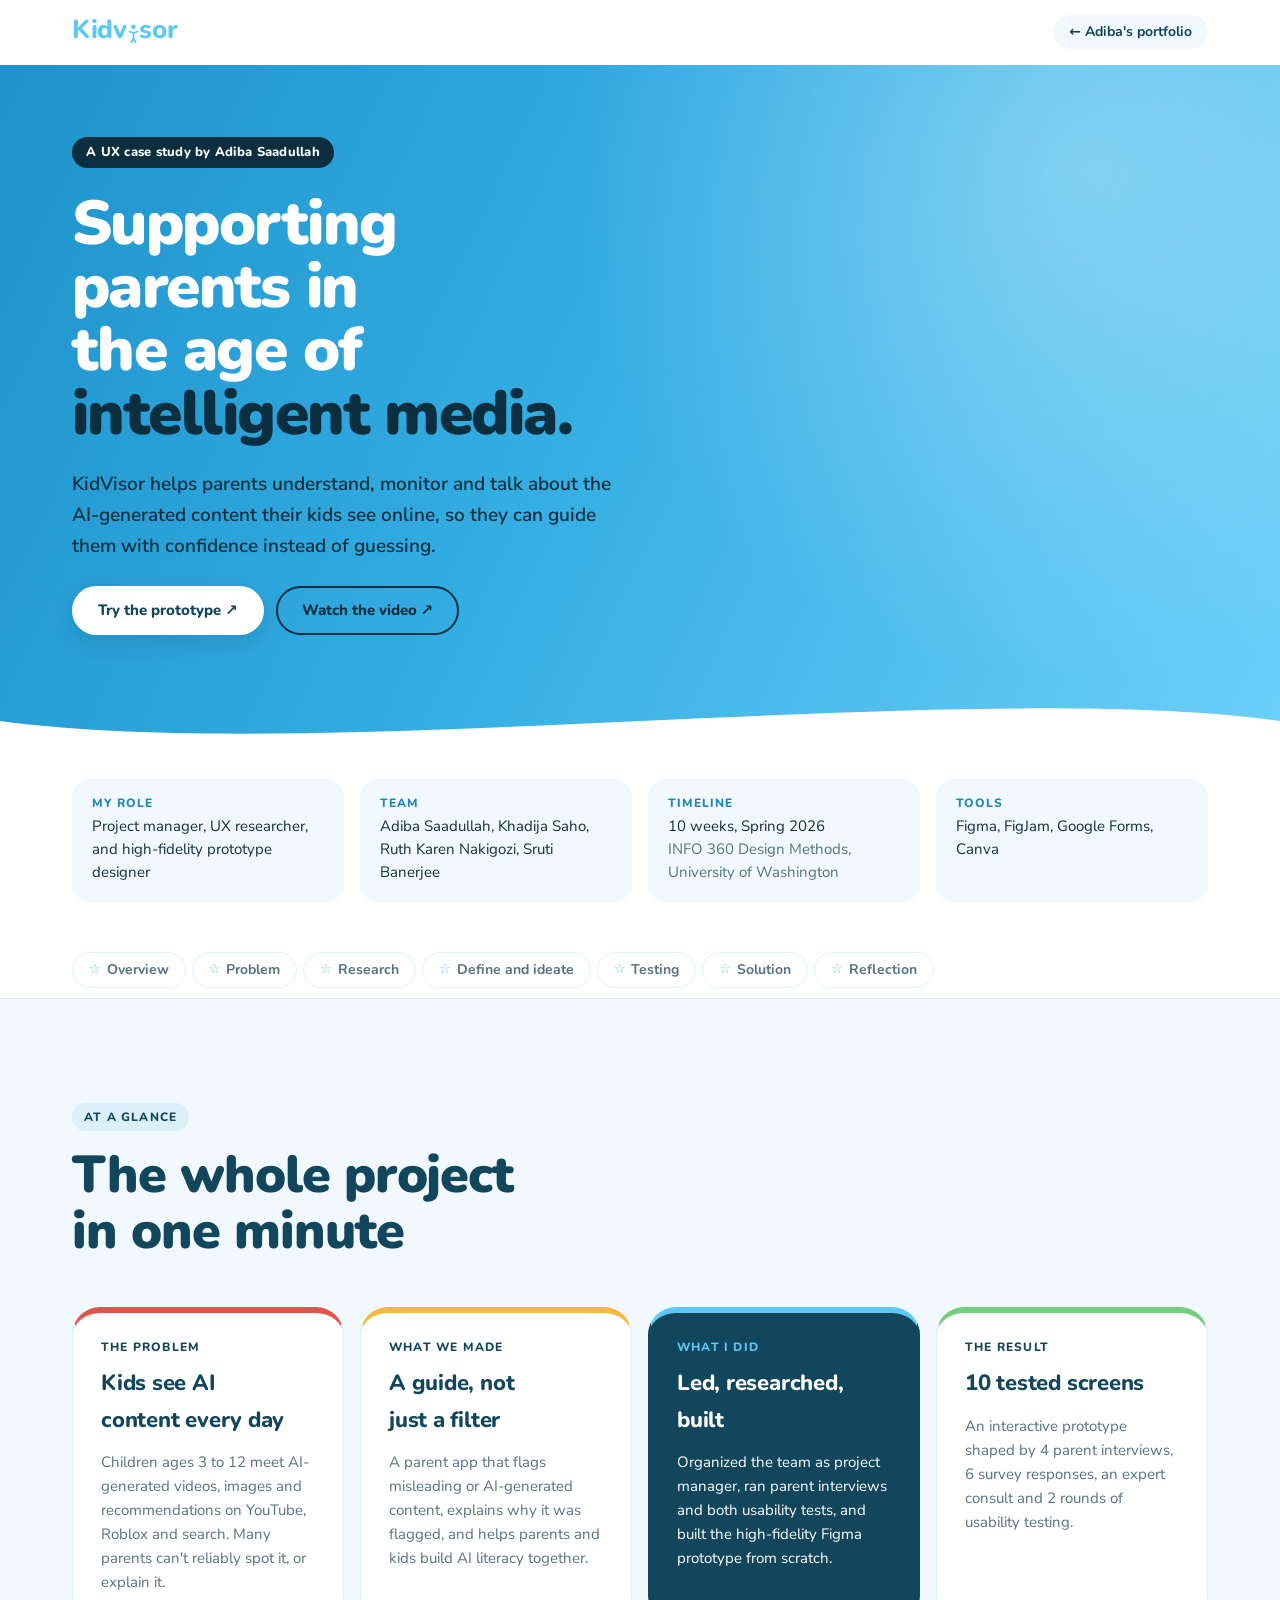
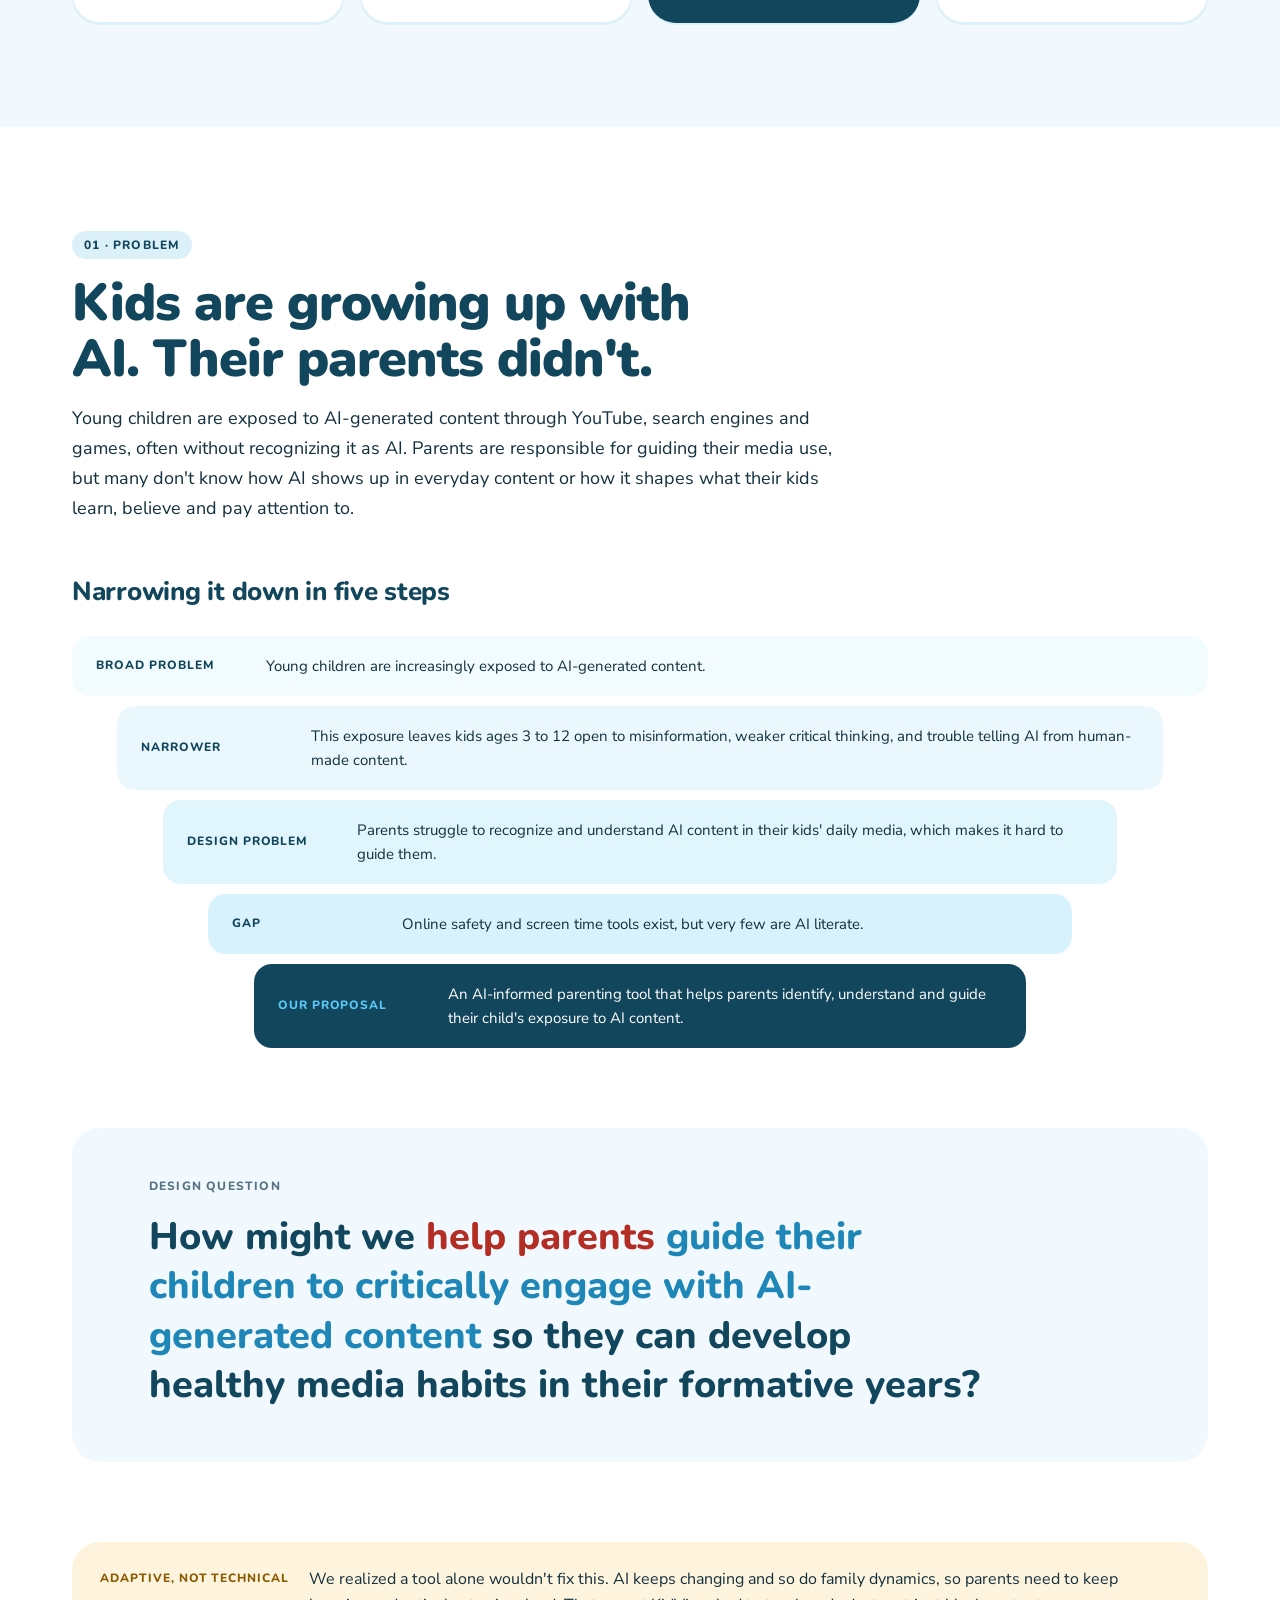
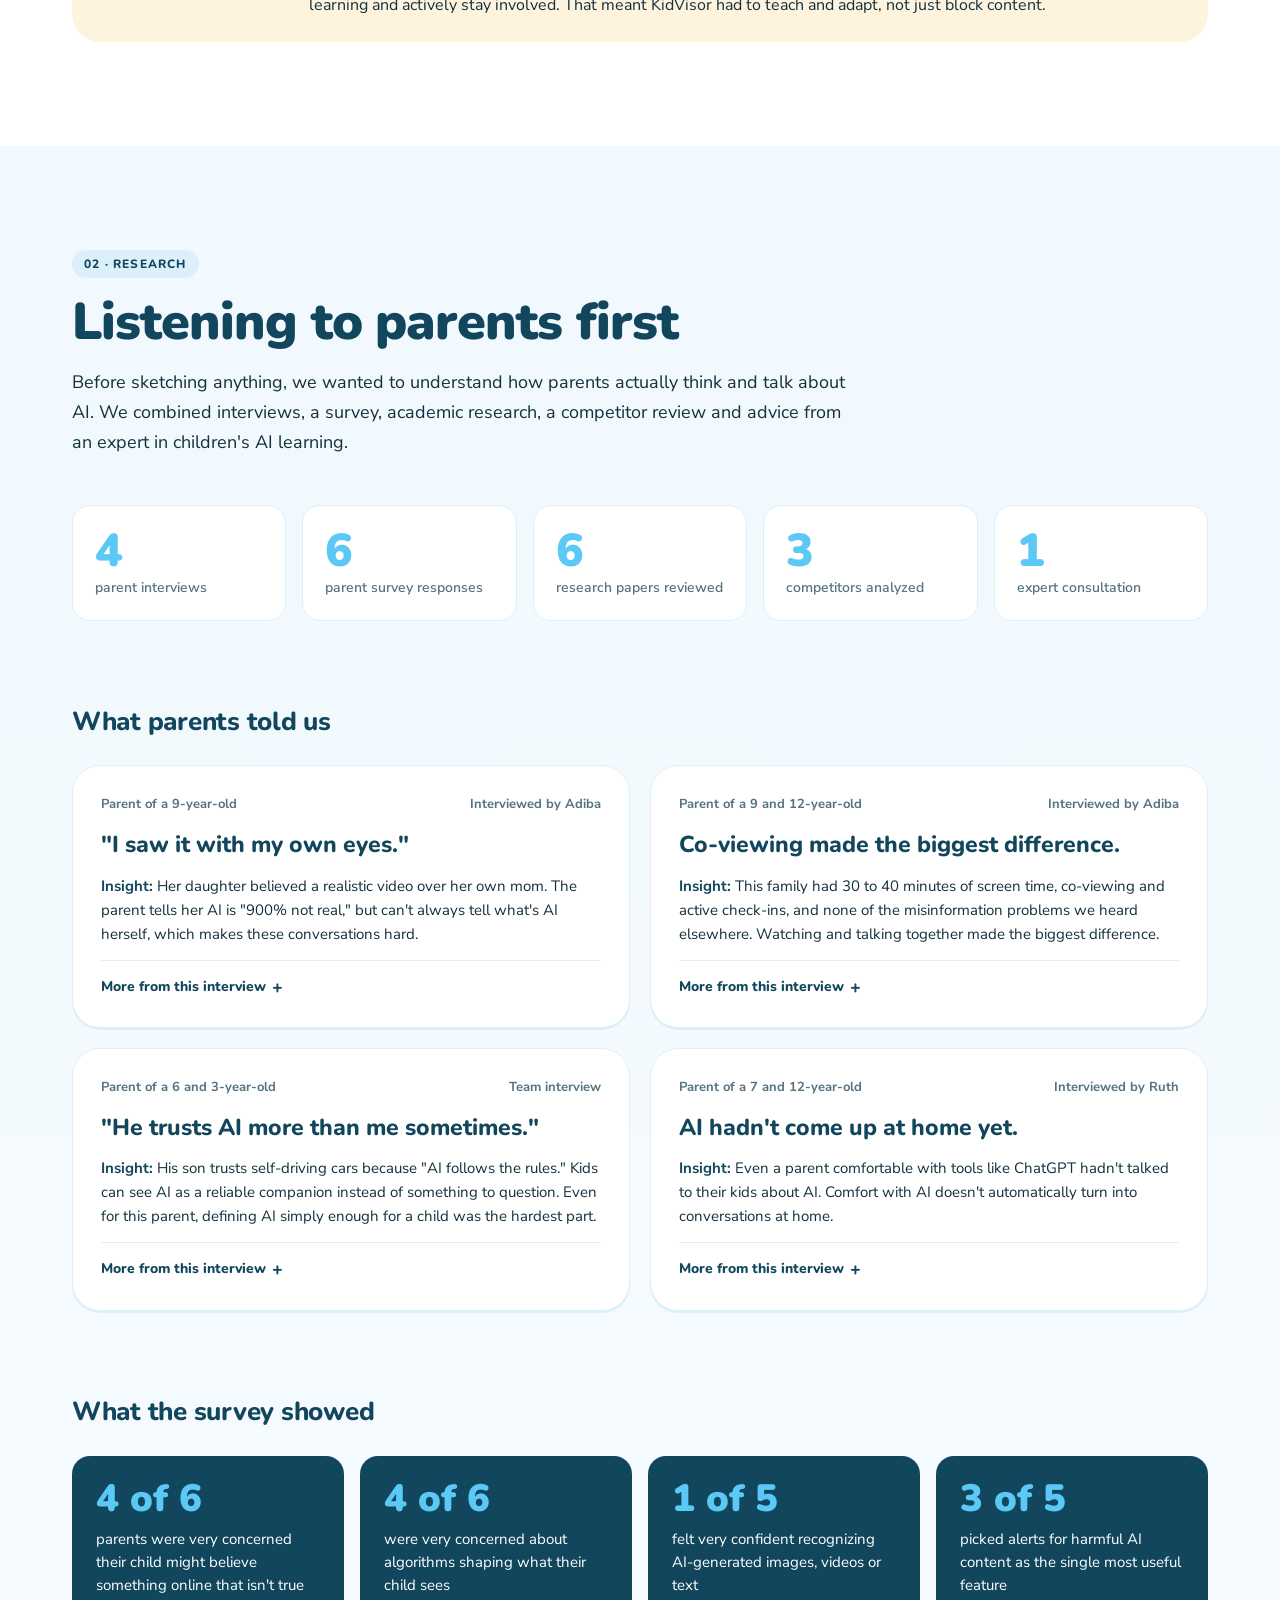
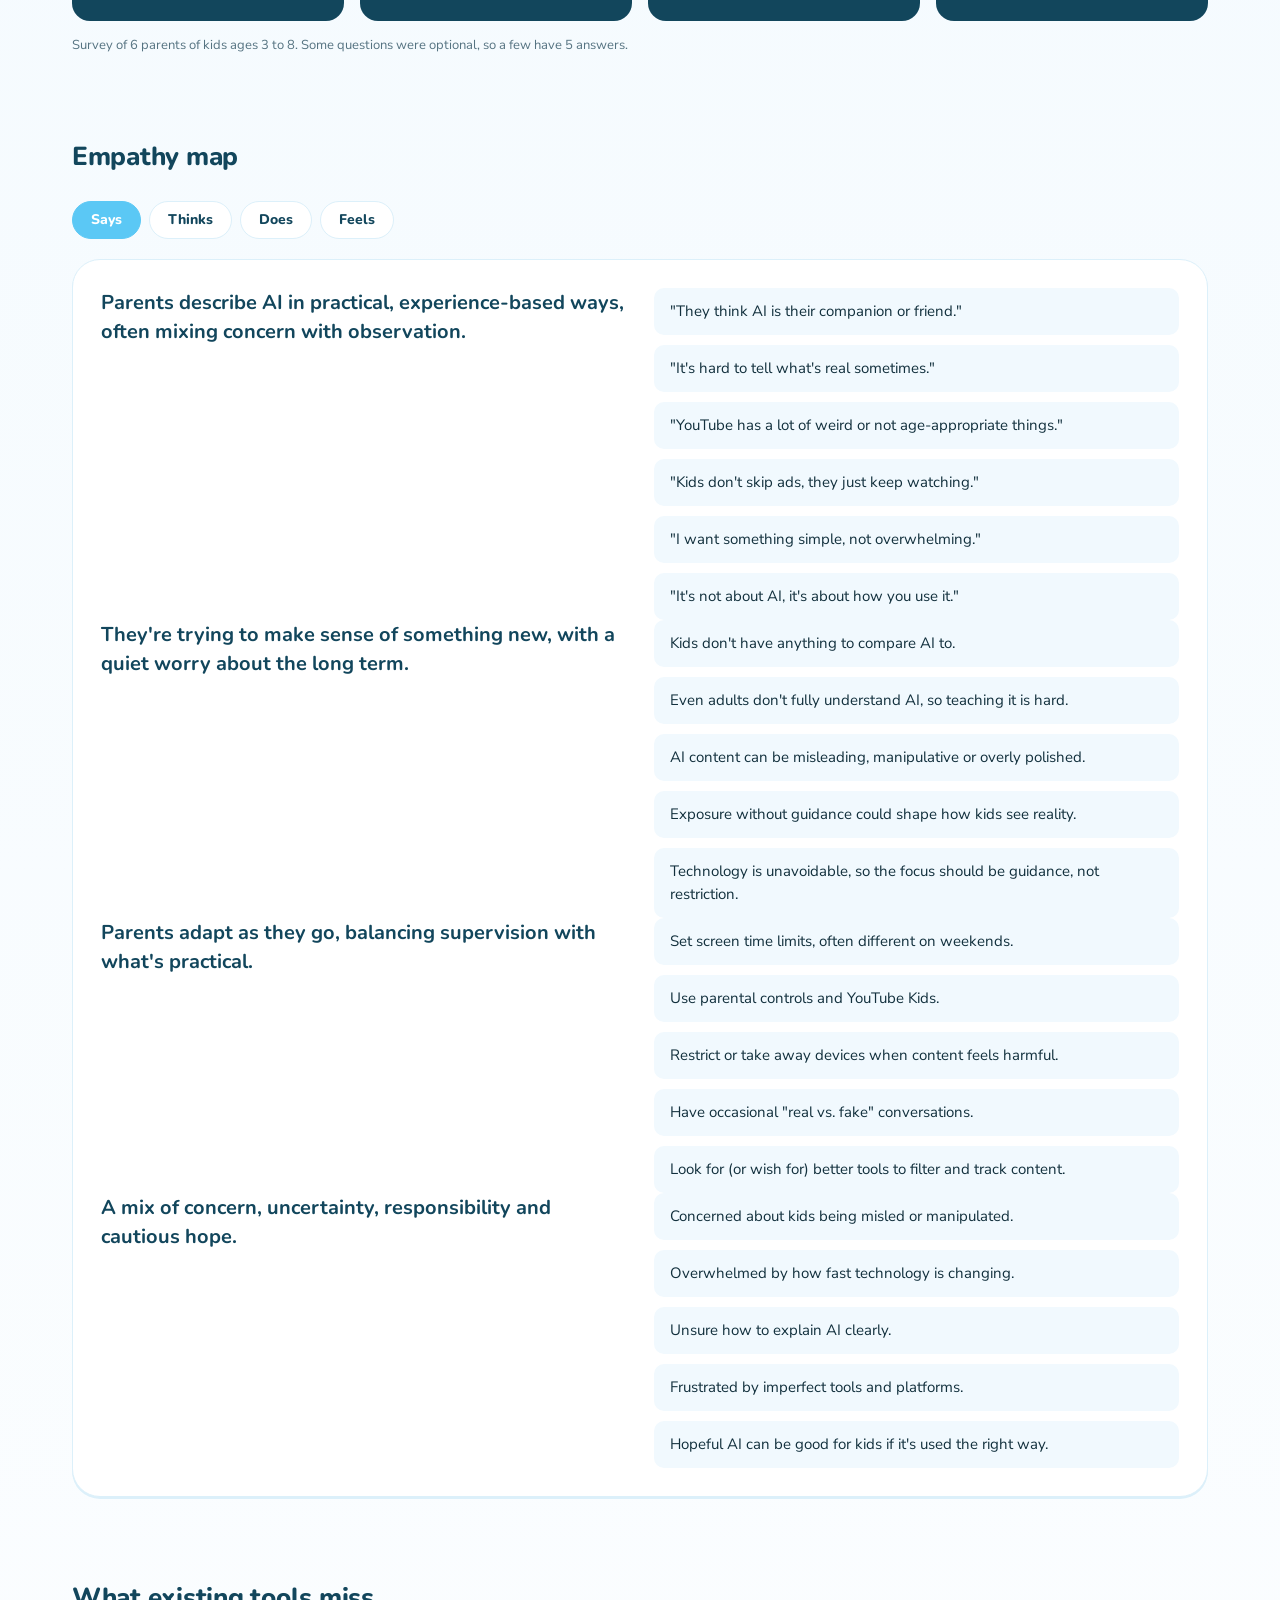
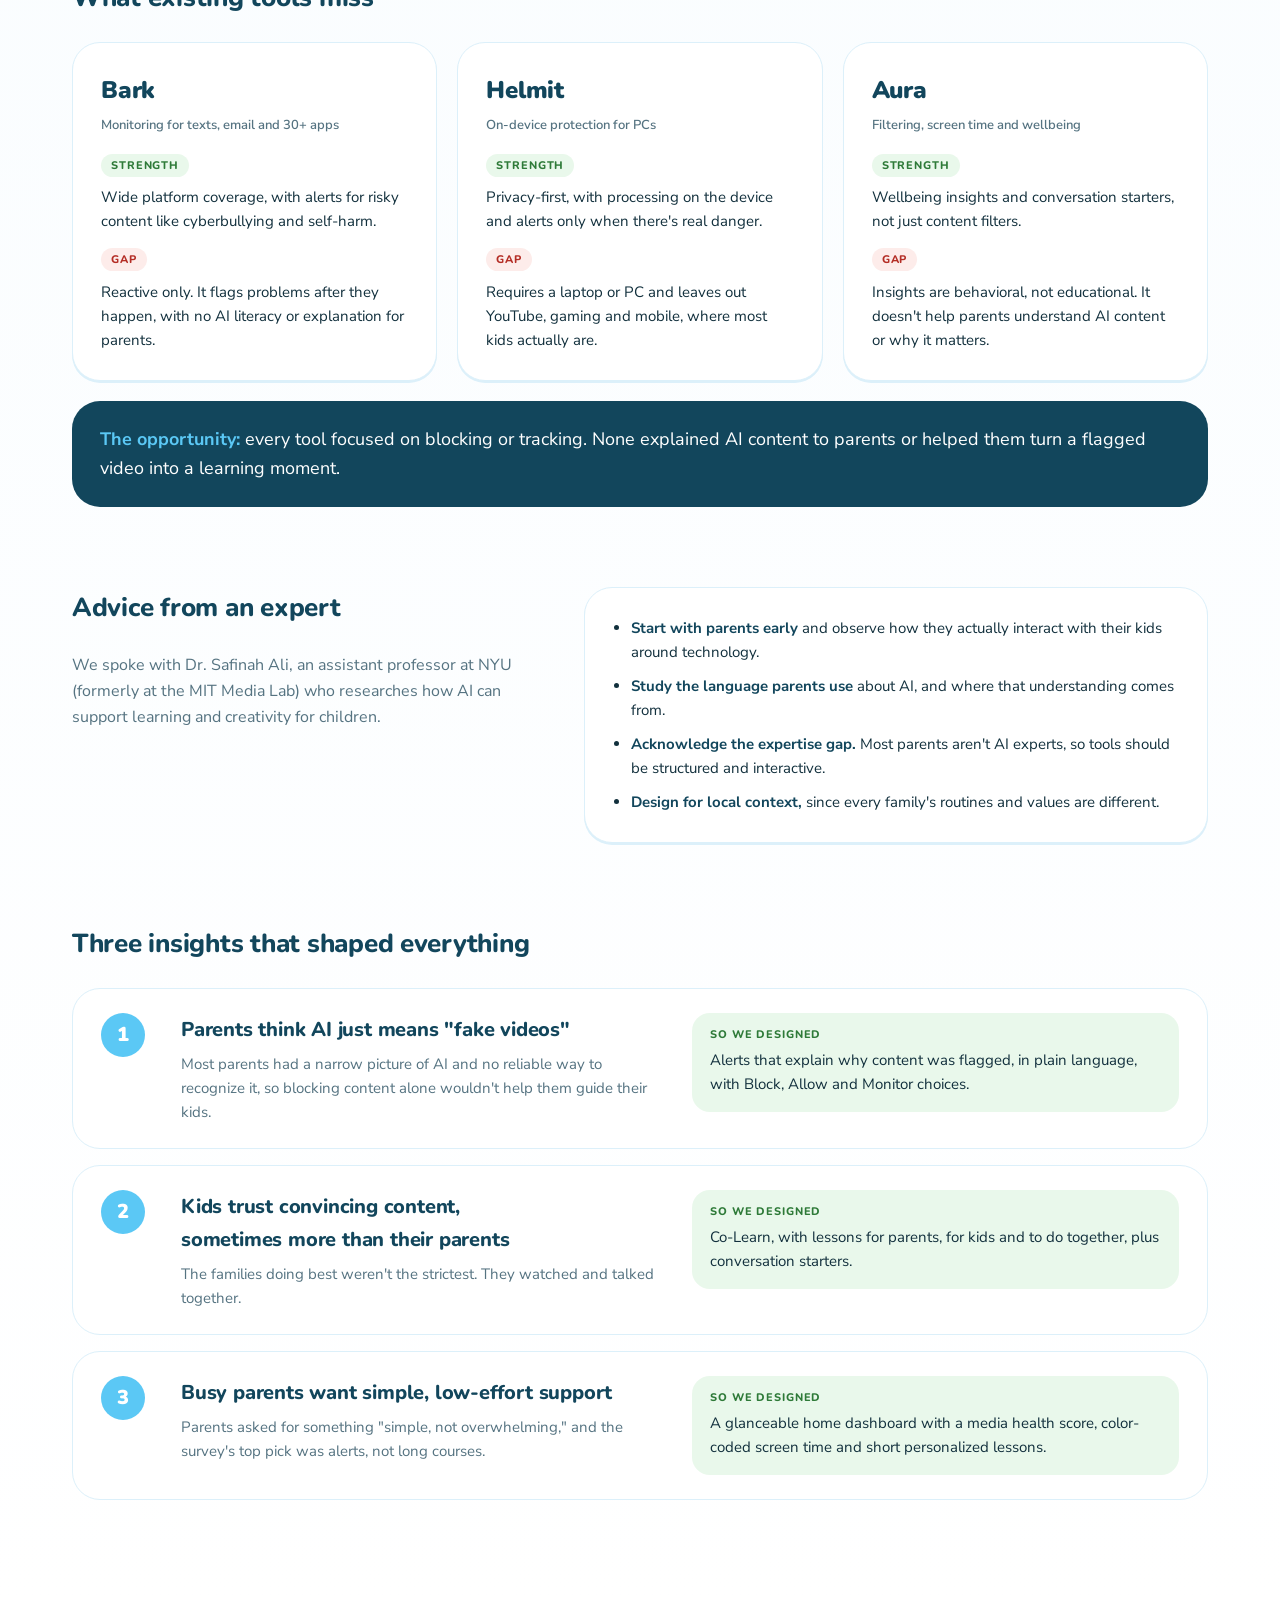
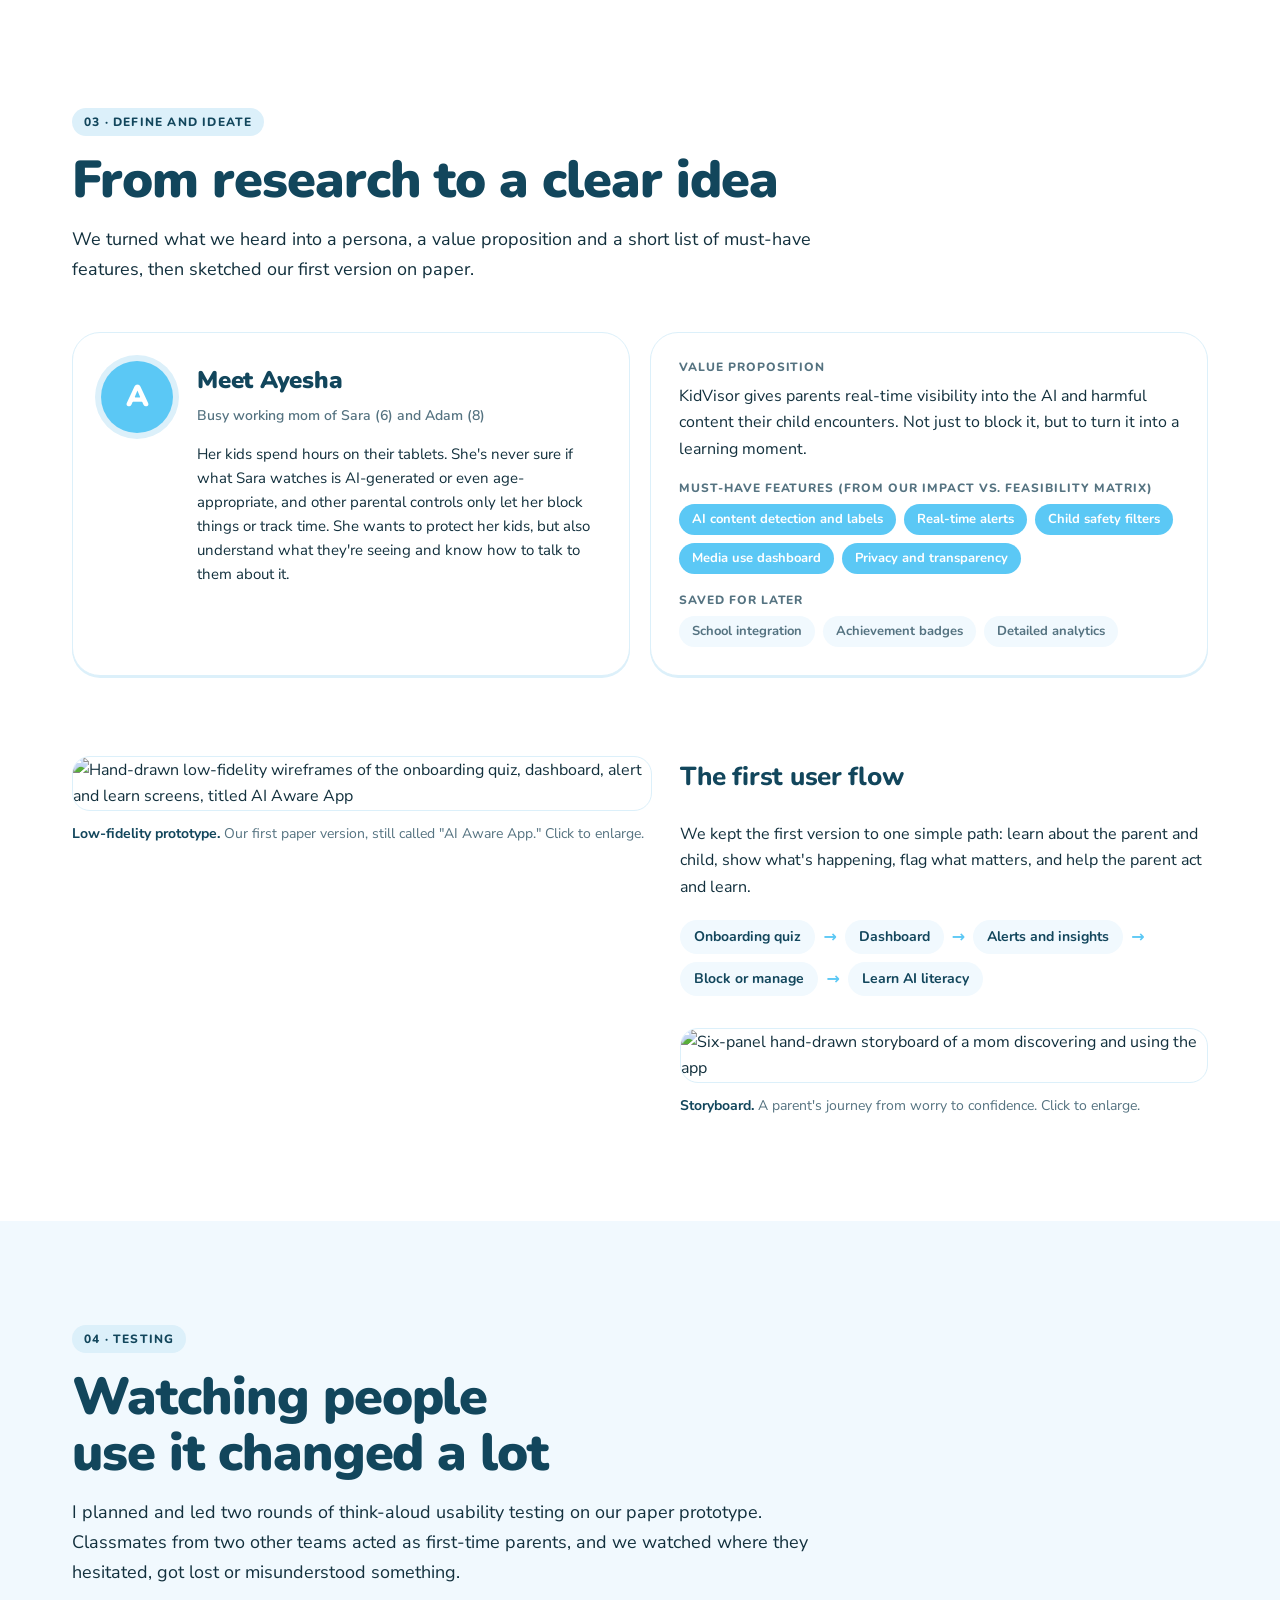
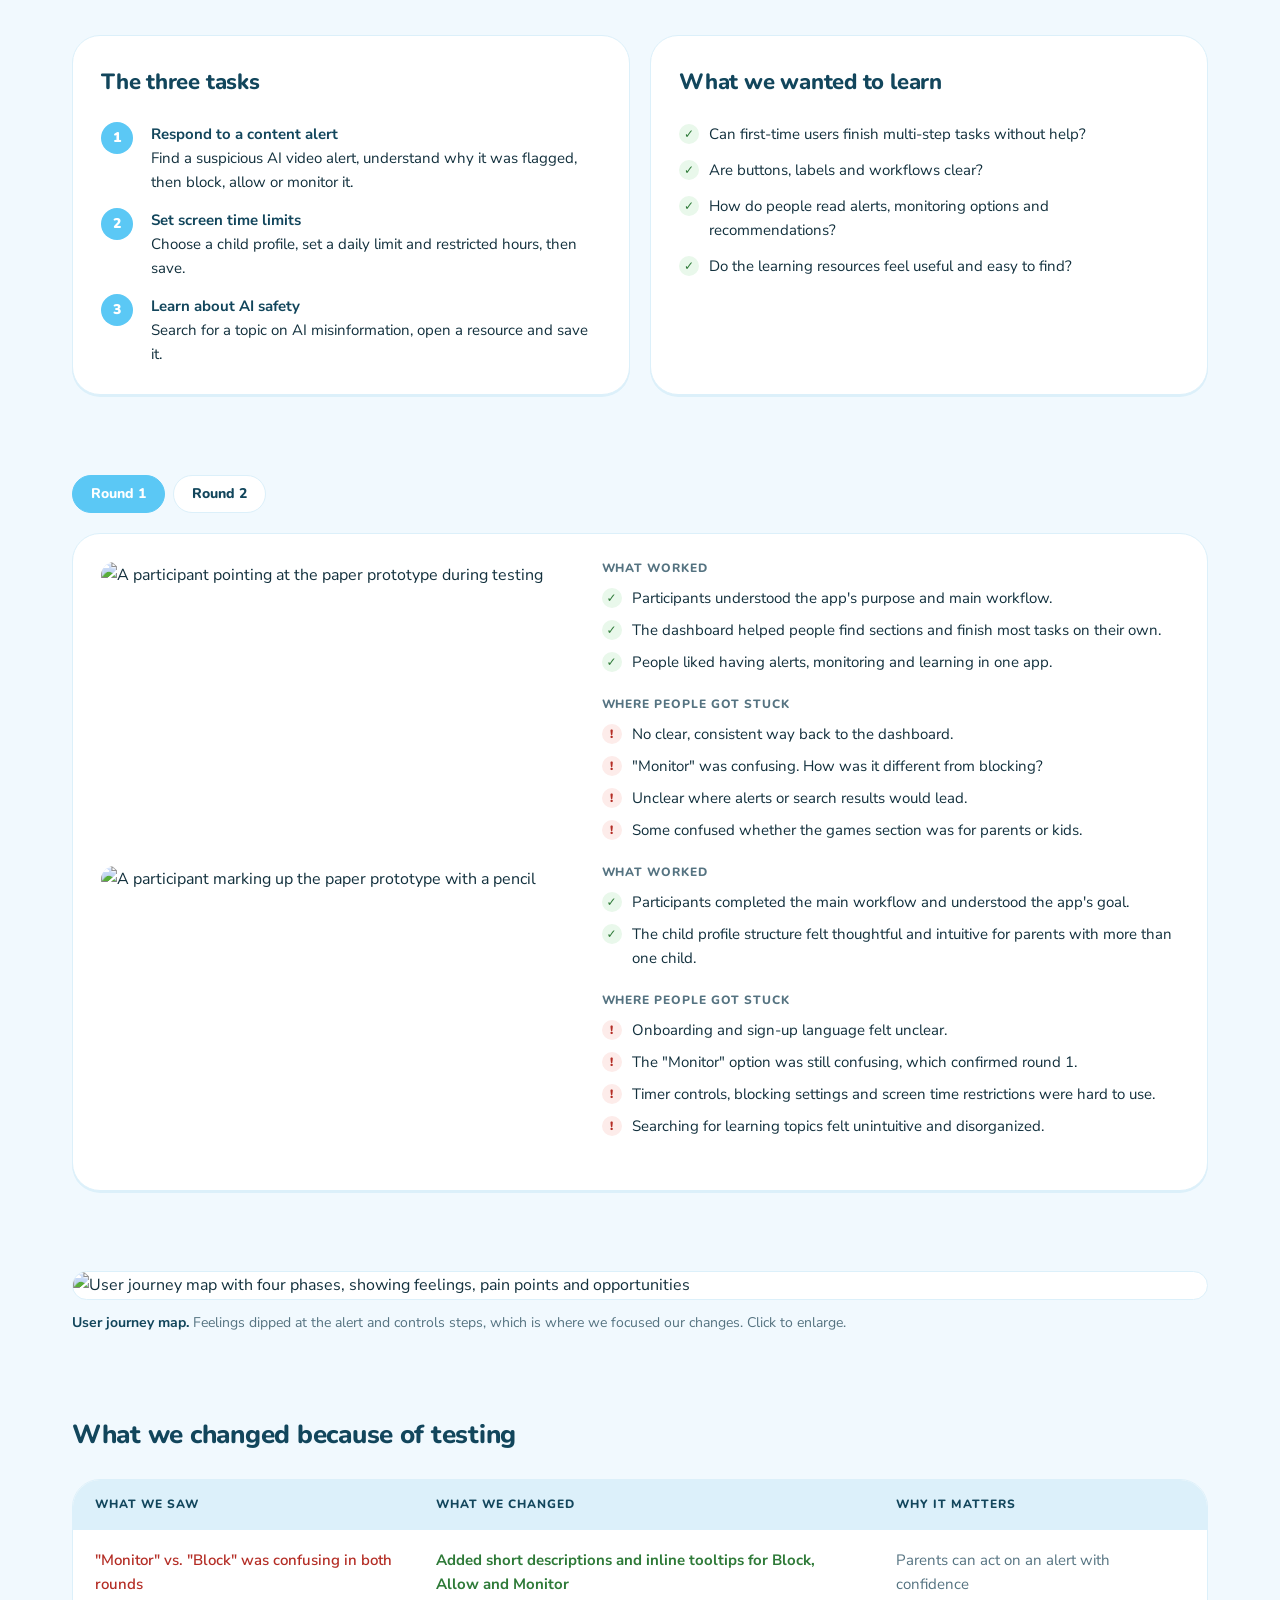
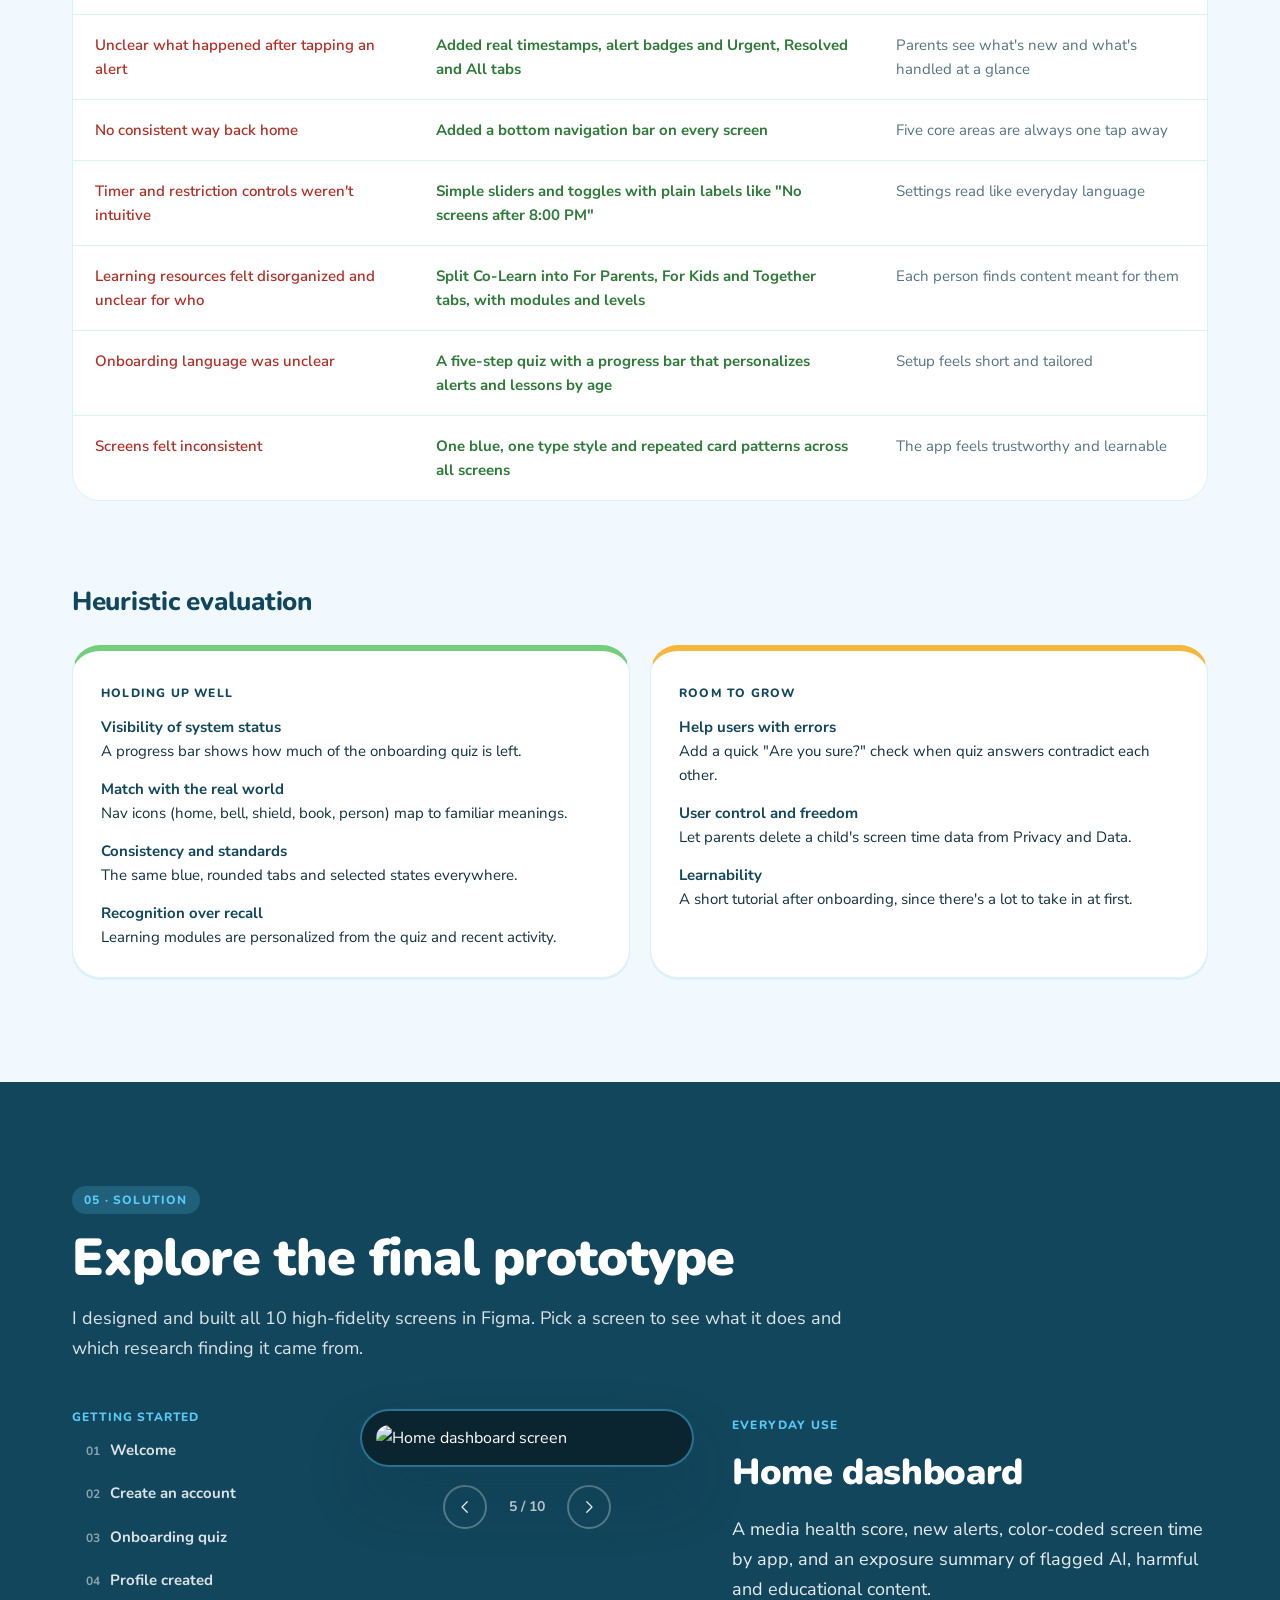
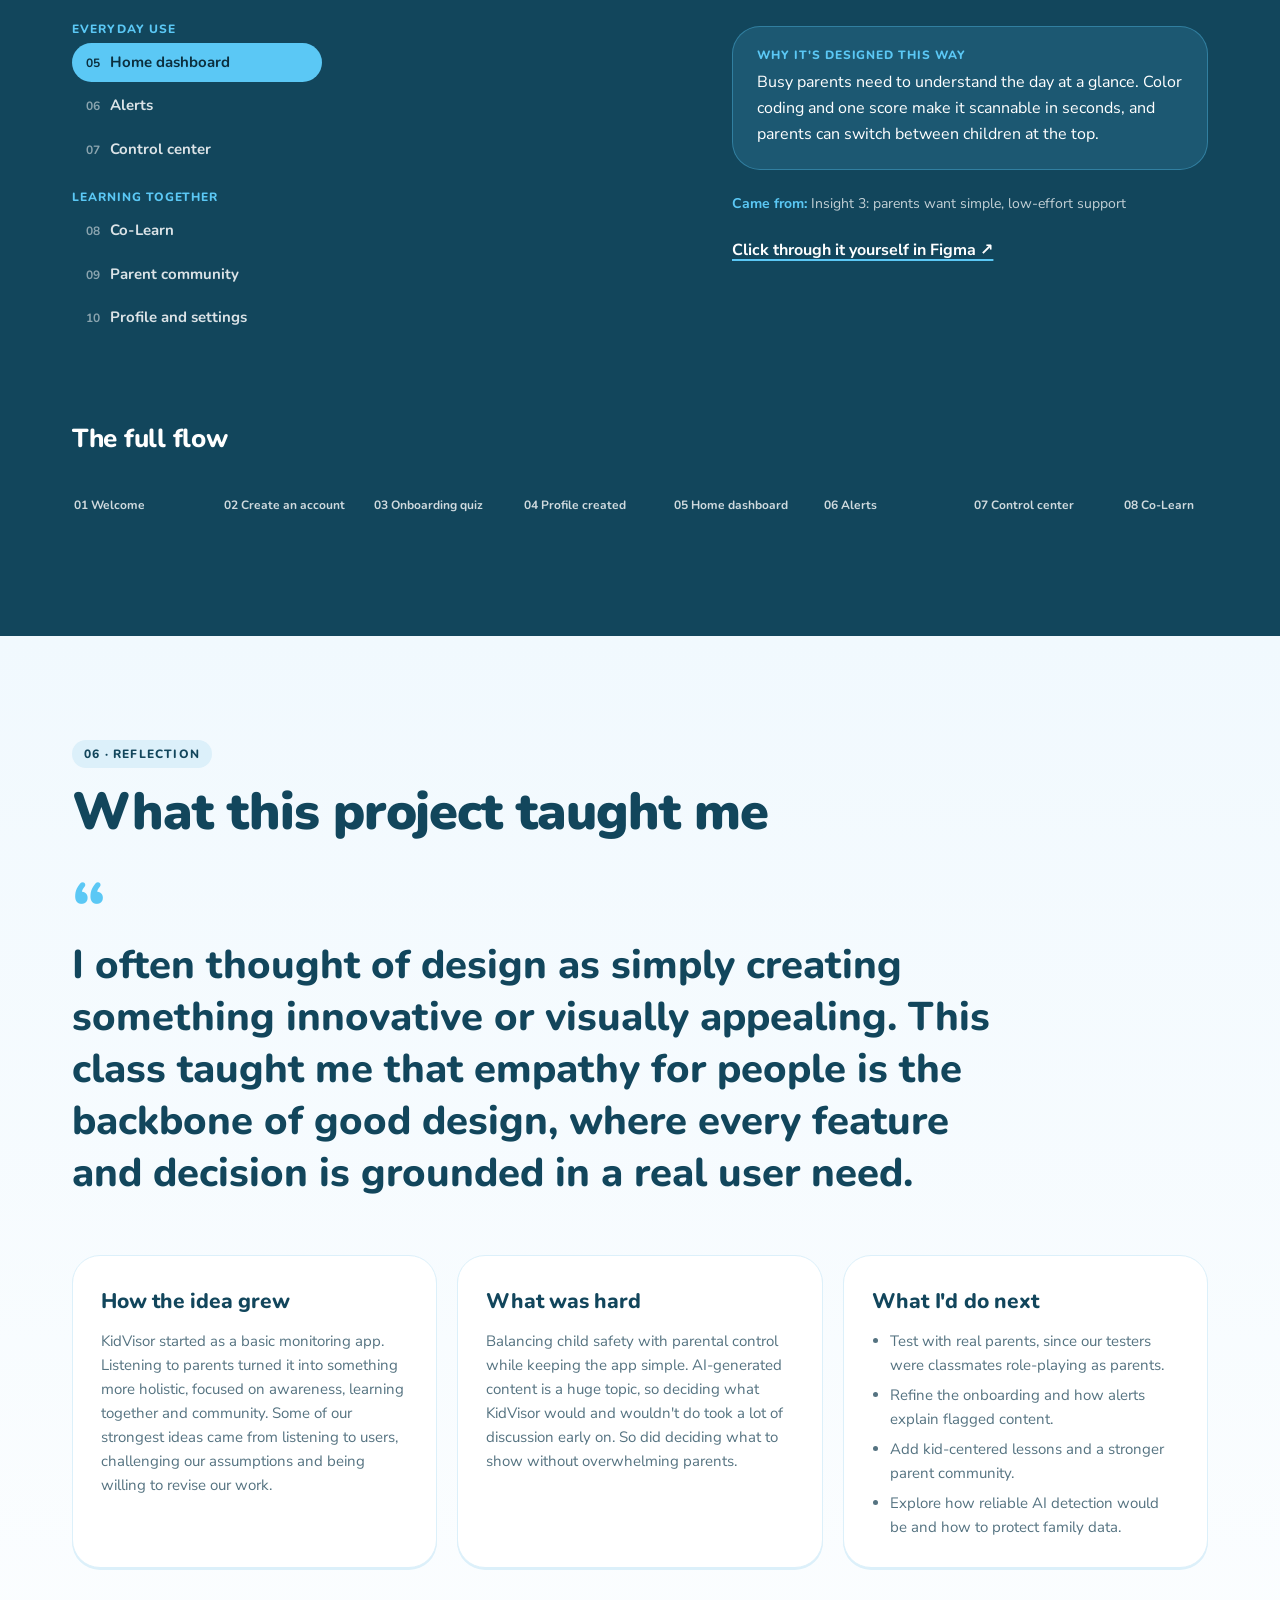
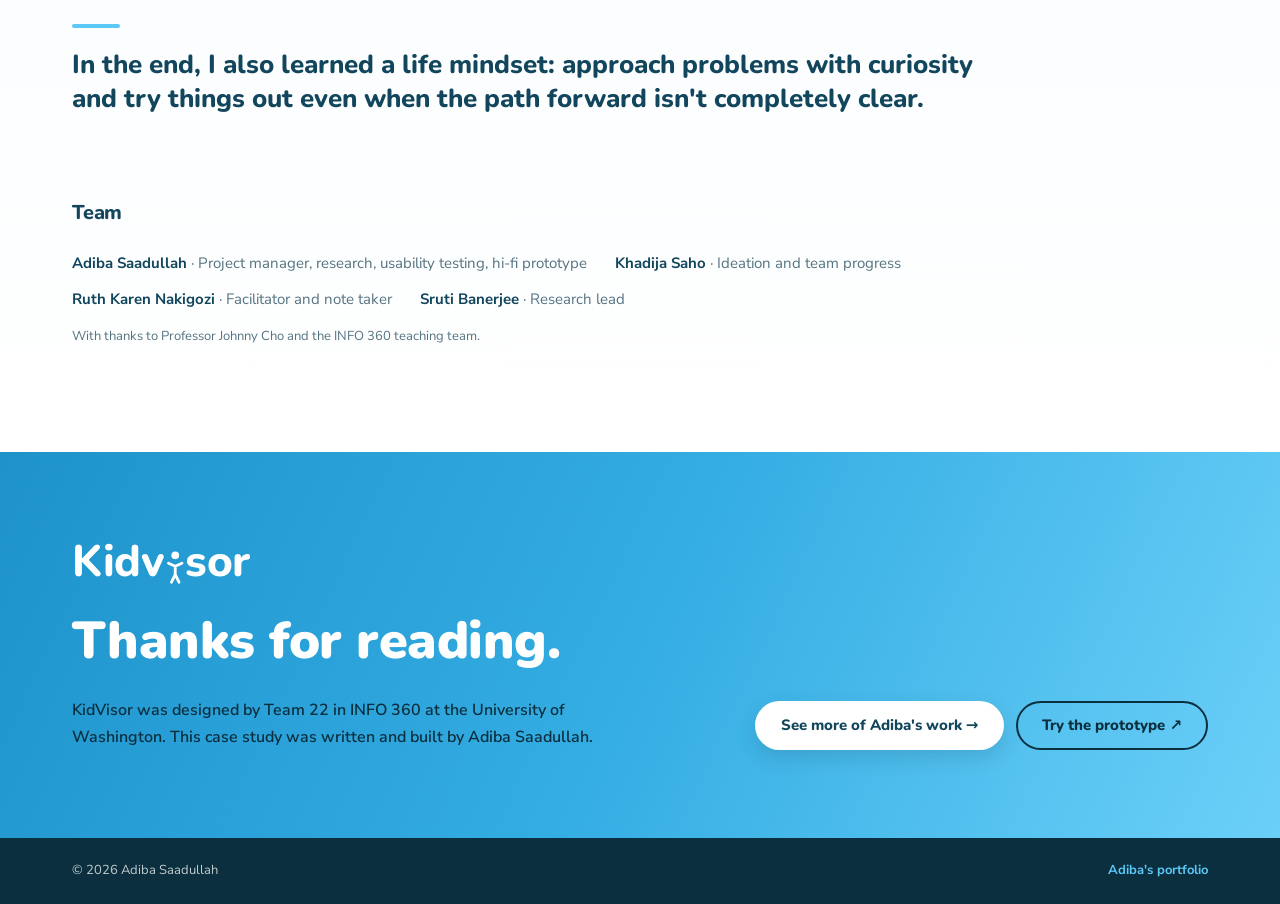
==== kidvisor/index.html @ 638c7ac5 "Add files via upload" ====
<!DOCTYPE html>
<html lang="en">
<head>
  <meta charset="utf-8">
  <meta name="viewport" content="width=device-width, initial-scale=1, viewport-fit=cover">
  <title>KidVisor</title>
  <meta name="claude:viewport-fit-sides" content="cover">
  <meta name="description" content="KidVisor: a UX case study by Adiba Saadullah on helping parents guide their children through AI-generated content.">
  <link rel="preconnect" href="https://fonts.googleapis.com">
  <link rel="preconnect" href="https://fonts.gstatic.com" crossorigin>
  <link rel="stylesheet" href="https://fonts.googleapis.com/css2?family=Nunito:ital,wght@0,600;0,700;0,800;0,900;1,700&family=Nunito+Sans:opsz,wght@6..12,400;6..12,600;6..12,700&display=swap">
  <link rel="stylesheet" href="styles.css">
</head>
<body>

  <header class="nav">
    <div class="wrap nav-inner">
      <a href="#top" class="logo-link" aria-label="KidVisor, back to top"><span class="logo">Kidv<svg class="logo-i" viewBox="0 0 22 40" aria-hidden="true"><circle cx="11" cy="6" r="4.6" fill="currentColor"/><path d="M3 15.5 L11 19 L19 15.5 M11 19 V29 M11 29 L6.5 38 M11 29 L15.5 38" fill="none" stroke="currentColor" stroke-width="3.4" stroke-linecap="round" stroke-linejoin="round"/></svg>sor</span></a>
      <a class="portfolio-link" href="../index.html#work">← Adiba's portfolio</a>
    </div>
  </header>

  <main>

    <!-- ============ HERO ============ -->
    <section class="kv-hero" id="top">
      <div class="wrap kv-hero-grid">
        <div class="kv-hero-text">
          <span class="byline">A UX case study by Adiba Saadullah</span>
          <h1>Supporting parents in the age of <span>intelligent media.</span></h1>
          <p class="kv-sub">KidVisor helps parents understand, monitor and talk about the AI-generated content their kids see online, so they can guide them with confidence instead of guessing.</p>
          <div class="kv-actions">
            <a class="btn btn-white" href="https://www.figma.com/proto/gJAdakdcy52HbfabrVJKoQ/Kidvisor---AI-Learning-App_INFO-380-Team-22?node-id=2-2&amp;p=f&amp;t=HT3lmZEZk5pfbrjX-1&amp;scaling=scale-down&amp;content-scaling=fixed&amp;page-id=0%3A1&amp;starting-point-node-id=2%3A2" target="_blank" rel="noopener">Try the prototype ↗</a>
            <a class="btn btn-ghost" href="https://www.youtube.com/watch?v=j3AyYcY7vuY" target="_blank" rel="noopener">Watch the video ↗</a>
          </div>
        </div>
        <div class="kv-stage" aria-label="Three KidVisor app screens: alerts, home dashboard, and co-learn" role="img">
          <img class="p1" src="images/screen-alerts.webp" alt="">
          <img class="p2" src="images/screen-dashboard.webp" alt="">
          <img class="p3" src="images/screen-colearn.webp" alt="">
        </div>
      </div>
      <svg class="hero-wave" viewBox="0 0 1440 80" preserveAspectRatio="none" aria-hidden="true"><path d="M0 40 C 360 90 1080 -10 1440 40 L1440 80 L0 80 Z" fill="currentColor"/></svg>
    </section>

    <section class="facts-band">
      <div class="wrap">
        <dl class="facts-row">
          <div><dt>My role</dt><dd>Project manager, UX researcher, and high-fidelity prototype designer</dd></div>
          <div><dt>Team</dt><dd>Adiba Saadullah, Khadija Saho, Ruth Karen Nakigozi, Sruti Banerjee</dd></div>
          <div><dt>Timeline</dt><dd>10 weeks, Spring 2026<br><span class="muted">INFO 360 Design Methods, University of Washington</span></dd></div>
          <div><dt>Tools</dt><dd>Figma, FigJam, Google Forms, Canva</dd></div>
        </dl>
      </div>
    </section>

    <!-- ============ CHAPTER NAV ============ -->
    <nav class="chapters" aria-label="Case study sections">
      <div class="wrap">
        <ol>
          <li><a href="#overview"><small>00</small>Overview</a></li>
          <li><a href="#problem"><small>01</small>Problem</a></li>
          <li><a href="#research"><small>02</small>Research</a></li>
          <li><a href="#define"><small>03</small>Define and ideate</a></li>
          <li><a href="#testing"><small>04</small>Testing</a></li>
          <li><a href="#solution"><small>05</small>Solution</a></li>
          <li><a href="#reflection"><small>06</small>Reflection</a></li>
        </ol>
      </div>
    </nav>

    <!-- ============ 00 OVERVIEW ============ -->
    <section class="cs-section tint" id="overview">
      <div class="wrap">
        <div class="cs-head">
          <span class="chapter-num">At a glance</span>
          <h2>The whole project in one minute</h2>
        </div>
        <div class="glance">
          <article class="panel">
            <span class="chapter-num">The problem</span>
            <h3>Kids see AI content every day</h3>
            <p>Children ages 3 to 12 meet AI-generated videos, images and recommendations on YouTube, Roblox and search. Many parents can't reliably spot it, or explain it.</p>
          </article>
          <article class="panel">
            <span class="chapter-num">What we made</span>
            <h3>A guide, not just a filter</h3>
            <p>A parent app that flags misleading or AI-generated content, explains why it was flagged, and helps parents and kids build AI literacy together.</p>
          </article>
          <article class="panel mine">
            <span class="chapter-num">What I did</span>
            <h3>Led, researched, built</h3>
            <p>Organized the team as project manager, ran parent interviews and both usability tests, and built the high-fidelity Figma prototype from scratch.</p>
          </article>
          <article class="panel">
            <span class="chapter-num">The result</span>
            <h3>10 tested screens</h3>
            <p>An interactive prototype shaped by 4 parent interviews, 6 survey responses, an expert consult and 2 rounds of usability testing.</p>
          </article>
        </div>
      </div>
    </section>

    <!-- ============ 01 PROBLEM ============ -->
    <section class="cs-section" id="problem">
      <div class="wrap">
        <div class="cs-head">
          <span class="chapter-num">01 · Problem</span>
          <h2>Kids are growing up with AI. Their parents didn't.</h2>
          <p>Young children are exposed to AI-generated content through YouTube, search engines and games, often without recognizing it as AI. Parents are responsible for guiding their media use, but many don't know how AI shows up in everyday content or how it shapes what their kids learn, believe and pay attention to.</p>
        </div>

        <div class="block">
          <h3 class="sub-head">Narrowing it down in five steps</h3>
          <ol class="funnel">
            <li style="--w:100%; --mix:8%"><b>Broad problem</b><span>Young children are increasingly exposed to AI-generated content.</span></li>
            <li style="--w:92%; --mix:13%"><b>Narrower</b><span>This exposure leaves kids ages 3 to 12 open to misinformation, weaker critical thinking, and trouble telling AI from human-made content.</span></li>
            <li style="--w:84%; --mix:18%"><b>Design problem</b><span>Parents struggle to recognize and understand AI content in their kids' daily media, which makes it hard to guide them.</span></li>
            <li style="--w:76%; --mix:24%"><b>Gap</b><span>Online safety and screen time tools exist, but very few are AI literate.</span></li>
            <li style="--w:68%"><b>Our proposal</b><span>An AI-informed parenting tool that helps parents identify, understand and guide their child's exposure to AI content.</span></li>
          </ol>
        </div>

        <div class="block">
          <blockquote class="hmw">
            <span class="label">Design question</span>
            How might we <em>help parents</em> <strong>guide their children to critically engage with AI-generated content</strong> so they can develop healthy media habits in their formative years?
          </blockquote>
        </div>

        <div class="block callout">
          <span class="tagline">Adaptive, not technical</span>
          <p>We realized a tool alone wouldn't fix this. AI keeps changing and so do family dynamics, so parents need to keep learning and actively stay involved. That meant KidVisor had to teach and adapt, not just block content.</p>
        </div>
      </div>
    </section>

    <!-- ============ 02 RESEARCH ============ -->
    <section class="cs-section ice" id="research">
      <div class="wrap">
        <div class="cs-head">
          <span class="chapter-num">02 · Research</span>
          <h2>Listening to parents first</h2>
          <p>Before sketching anything, we wanted to understand how parents actually think and talk about AI. We combined interviews, a survey, academic research, a competitor review and advice from an expert in children's AI learning.</p>
        </div>

        <div class="methods">
          <div class="method"><b>4</b><span>parent interviews</span></div>
          <div class="method"><b>6</b><span>parent survey responses</span></div>
          <div class="method"><b>6</b><span>research papers reviewed</span></div>
          <div class="method"><b>3</b><span>competitors analyzed</span></div>
          <div class="method"><b>1</b><span>expert consultation</span></div>
        </div>

        <!-- Interviews -->
        <div class="block">
          <h3 class="sub-head">What parents told us</h3>
          <div class="voices">
            <article class="panel voice">
              <div class="who"><span>Parent of a 9-year-old</span><span>Interviewed by Adiba</span></div>
              <blockquote>"I saw it with my own eyes."</blockquote>
              <p class="insight"><b>Insight:</b> Her daughter believed a realistic video over her own mom. The parent tells her AI is "900% not real," but can't always tell what's AI herself, which makes these conversations hard.</p>
              <details class="more">
                <summary>More from this interview</summary>
                <ul>
                  <li>About 4 hours of screen time a day across a PC, phone and TV.</li>
                  <li>Defines AI narrowly as "fake videos" and isn't aware of recommendation algorithms or chatbots.</li>
                  <li>Uses offline strategies (books, gymnastics, cooking) more than digital tools.</li>
                  <li>Wanted alerts, clear "is this safe?" signals and a usage dashboard. Less interested in time-heavy features.</li>
                </ul>
              </details>
            </article>
            <article class="panel voice">
              <div class="who"><span>Parent of a 9 and 12-year-old</span><span>Interviewed by Adiba</span></div>
              <blockquote>Co-viewing made the biggest difference.</blockquote>
              <p class="insight"><b>Insight:</b> This family had 30 to 40 minutes of screen time, co-viewing and active check-ins, and none of the misinformation problems we heard elsewhere. Watching and talking together made the biggest difference.</p>
              <details class="more">
                <summary>More from this interview</summary>
                <ul>
                  <li>Reviews YouTube history from her own phone and stays present when the TV is on.</li>
                  <li>Sees AI as something that can support learning and creativity, and explains both its pros and cons.</li>
                  <li>This interview inspired our "Together" co-learning features.</li>
                </ul>
              </details>
            </article>
            <article class="panel voice">
              <div class="who"><span>Parent of a 6 and 3-year-old</span><span>Team interview</span></div>
              <blockquote>"He trusts AI more than me sometimes."</blockquote>
              <p class="insight"><b>Insight:</b> His son trusts self-driving cars because "AI follows the rules." Kids can see AI as a reliable companion instead of something to question. Even for this parent, defining AI simply enough for a child was the hardest part.</p>
              <details class="more">
                <summary>More from this interview</summary>
                <ul>
                  <li>His son thinks AI means "robot" and can't tell AI, robots and computers apart.</li>
                  <li>Worried that kids who never knew life before AI won't have anything to compare it to.</li>
                  <li>Asked for harmful content alerts, simple lessons on talking to kids, and a clear rating system.</li>
                </ul>
              </details>
            </article>
            <article class="panel voice">
              <div class="who"><span>Parent of a 7 and 12-year-old</span><span>Interviewed by Ruth</span></div>
              <blockquote>AI hadn't come up at home yet.</blockquote>
              <p class="insight"><b>Insight:</b> Even a parent comfortable with tools like ChatGPT hadn't talked to their kids about AI. Comfort with AI doesn't automatically turn into conversations at home.</p>
              <details class="more">
                <summary>More from this interview</summary>
                <ul>
                  <li>Both kids use YouTube on an iPad and a phone, mostly on their own, with device controls.</li>
                  <li>Has taken devices away before after the kids saw harmful content.</li>
                </ul>
              </details>
            </article>
          </div>
        </div>

        <!-- Survey -->
        <div class="block">
          <h3 class="sub-head">What the survey showed</h3>
          <div class="stats">
            <div class="stat"><b>4 of 6</b><p>parents were very concerned their child might believe something online that isn't true</p></div>
            <div class="stat"><b>4 of 6</b><p>were very concerned about algorithms shaping what their child sees</p></div>
            <div class="stat"><b>1 of 5</b><p>felt very confident recognizing AI-generated images, videos or text</p></div>
            <div class="stat"><b>3 of 5</b><p>picked alerts for harmful AI content as the single most useful feature</p></div>
          </div>
          <p class="note">Survey of 6 parents of kids ages 3 to 8. Some questions were optional, so a few have 5 answers.</p>
        </div>

        <!-- Empathy map -->
        <div class="block">
          <h3 class="sub-head">Empathy map</h3>
          <div class="tabs" role="tablist" aria-label="Empathy map">
            <button class="tab" role="tab" id="t-says" aria-controls="p-says" aria-selected="true">Says</button>
            <button class="tab" role="tab" id="t-thinks" aria-controls="p-thinks" aria-selected="false">Thinks</button>
            <button class="tab" role="tab" id="t-does" aria-controls="p-does" aria-selected="false">Does</button>
            <button class="tab" role="tab" id="t-feels" aria-controls="p-feels" aria-selected="false">Feels</button>
          </div>
          <div class="panel">
            <div class="tab-panel empathy" role="tabpanel" id="p-says" aria-labelledby="t-says">
              <p class="lead">Parents describe AI in practical, experience-based ways, often mixing concern with observation.</p>
              <ul><li>"They think AI is their companion or friend."</li><li>"It's hard to tell what's real sometimes."</li><li>"YouTube has a lot of weird or not age-appropriate things."</li><li>"Kids don't skip ads, they just keep watching."</li><li>"I want something simple, not overwhelming."</li><li>"It's not about AI, it's about how you use it."</li></ul>
            </div>
            <div class="tab-panel empathy" role="tabpanel" id="p-thinks" aria-labelledby="t-thinks" hidden>
              <p class="lead">They're trying to make sense of something new, with a quiet worry about the long term.</p>
              <ul><li>Kids don't have anything to compare AI to.</li><li>Even adults don't fully understand AI, so teaching it is hard.</li><li>AI content can be misleading, manipulative or overly polished.</li><li>Exposure without guidance could shape how kids see reality.</li><li>Technology is unavoidable, so the focus should be guidance, not restriction.</li></ul>
            </div>
            <div class="tab-panel empathy" role="tabpanel" id="p-does" aria-labelledby="t-does" hidden>
              <p class="lead">Parents adapt as they go, balancing supervision with what's practical.</p>
              <ul><li>Set screen time limits, often different on weekends.</li><li>Use parental controls and YouTube Kids.</li><li>Restrict or take away devices when content feels harmful.</li><li>Have occasional "real vs. fake" conversations.</li><li>Look for (or wish for) better tools to filter and track content.</li></ul>
            </div>
            <div class="tab-panel empathy" role="tabpanel" id="p-feels" aria-labelledby="t-feels" hidden>
              <p class="lead">A mix of concern, uncertainty, responsibility and cautious hope.</p>
              <ul><li>Concerned about kids being misled or manipulated.</li><li>Overwhelmed by how fast technology is changing.</li><li>Unsure how to explain AI clearly.</li><li>Frustrated by imperfect tools and platforms.</li><li>Hopeful AI can be good for kids if it's used the right way.</li></ul>
            </div>
          </div>
        </div>

        <!-- Competitors -->
        <div class="block">
          <h3 class="sub-head">What existing tools miss</h3>
          <div class="grid-3">
            <article class="panel comp">
              <div><h3>Bark</h3><span class="kind">Monitoring for texts, email and 30+ apps</span></div>
              <dl>
                <div><dt class="good">Strength</dt><dd>Wide platform coverage, with alerts for risky content like cyberbullying and self-harm.</dd></div>
                <div><dt class="gap">Gap</dt><dd>Reactive only. It flags problems after they happen, with no AI literacy or explanation for parents.</dd></div>
              </dl>
            </article>
            <article class="panel comp">
              <div><h3>Helmit</h3><span class="kind">On-device protection for PCs</span></div>
              <dl>
                <div><dt class="good">Strength</dt><dd>Privacy-first, with processing on the device and alerts only when there's real danger.</dd></div>
                <div><dt class="gap">Gap</dt><dd>Requires a laptop or PC and leaves out YouTube, gaming and mobile, where most kids actually are.</dd></div>
              </dl>
            </article>
            <article class="panel comp">
              <div><h3>Aura</h3><span class="kind">Filtering, screen time and wellbeing</span></div>
              <dl>
                <div><dt class="good">Strength</dt><dd>Wellbeing insights and conversation starters, not just content filters.</dd></div>
                <div><dt class="gap">Gap</dt><dd>Insights are behavioral, not educational. It doesn't help parents understand AI content or why it matters.</dd></div>
              </dl>
            </article>
          </div>
          <p class="opportunity"><b>The opportunity:</b> every tool focused on blocking or tracking. None explained AI content to parents or helped them turn a flagged video into a learning moment.</p>
        </div>

        <!-- Expert -->
        <div class="block expert">
          <div>
            <h3 class="sub-head">Advice from an expert</h3>
            <p class="muted">We spoke with Dr. Safinah Ali, an assistant professor at NYU (formerly at the MIT Media Lab) who researches how AI can support learning and creativity for children.</p>
          </div>
          <div class="panel">
            <ul>
              <li><b>Start with parents early</b> and observe how they actually interact with their kids around technology.</li>
              <li><b>Study the language parents use</b> about AI, and where that understanding comes from.</li>
              <li><b>Acknowledge the expertise gap.</b> Most parents aren't AI experts, so tools should be structured and interactive.</li>
              <li><b>Design for local context,</b> since every family's routines and values are different.</li>
            </ul>
          </div>
        </div>

        <!-- Insights to decisions -->
        <div class="block">
          <h3 class="sub-head">Three insights that shaped everything</h3>
          <div class="insights">
            <div class="insight-row">
              <span class="n">1</span>
              <div><h3>Parents think AI just means "fake videos"</h3><p>Most parents had a narrow picture of AI and no reliable way to recognize it, so blocking content alone wouldn't help them guide their kids.</p></div>
              <div class="so"><b>So we designed</b><p>Alerts that explain why content was flagged, in plain language, with Block, Allow and Monitor choices.</p></div>
            </div>
            <div class="insight-row">
              <span class="n">2</span>
              <div><h3>Kids trust convincing content, sometimes more than their parents</h3><p>The families doing best weren't the strictest. They watched and talked together.</p></div>
              <div class="so"><b>So we designed</b><p>Co-Learn, with lessons for parents, for kids and to do together, plus conversation starters.</p></div>
            </div>
            <div class="insight-row">
              <span class="n">3</span>
              <div><h3>Busy parents want simple, low-effort support</h3><p>Parents asked for something "simple, not overwhelming," and the survey's top pick was alerts, not long courses.</p></div>
              <div class="so"><b>So we designed</b><p>A glanceable home dashboard with a media health score, color-coded screen time and short personalized lessons.</p></div>
            </div>
          </div>
        </div>
      </div>
    </section>

    <!-- ============ 03 DEFINE & IDEATE ============ -->
    <section class="cs-section" id="define">
      <div class="wrap">
        <div class="cs-head">
          <span class="chapter-num">03 · Define and ideate</span>
          <h2>From research to a clear idea</h2>
          <p>We turned what we heard into a persona, a value proposition and a short list of must-have features, then sketched our first version on paper.</p>
        </div>

        <div class="grid-2">
          <article class="panel persona">
            <span class="avatar" aria-hidden="true">A</span>
            <div>
              <h3>Meet Ayesha</h3>
              <p class="meta">Busy working mom of Sara (6) and Adam (8)</p>
              <p>Her kids spend hours on their tablets. She's never sure if what Sara watches is AI-generated or even age-appropriate, and other parental controls only let her block things or track time. She wants to protect her kids, but also understand what they're seeing and know how to talk to them about it.</p>
            </div>
          </article>
          <article class="panel priority">
            <div>
              <h4>Value proposition</h4>
              <p>KidVisor gives parents real-time visibility into the AI and harmful content their child encounters. Not just to block it, but to turn it into a learning moment.</p>
            </div>
            <div>
              <h4>Must-have features (from our impact vs. feasibility matrix)</h4>
              <div class="chips">
                <span class="chip">AI content detection and labels</span>
                <span class="chip">Real-time alerts</span>
                <span class="chip">Child safety filters</span>
                <span class="chip">Media use dashboard</span>
                <span class="chip">Privacy and transparency</span>
              </div>
            </div>
            <div>
              <h4>Saved for later</h4>
              <div class="chips">
                <span class="chip soft">School integration</span>
                <span class="chip soft">Achievement badges</span>
                <span class="chip soft">Detailed analytics</span>
              </div>
            </div>
          </article>
        </div>

        <div class="block lofi-grid">
          <figure class="figure">
            <img class="zoomable" src="images/lofi-sketch.webp" alt="Hand-drawn low-fidelity wireframes of the onboarding quiz, dashboard, alert and learn screens, titled AI Aware App" loading="lazy">
            <figcaption><b>Low-fidelity prototype.</b> Our first paper version, still called "AI Aware App." Click to enlarge.</figcaption>
          </figure>
          <div>
            <h3 class="sub-head">The first user flow</h3>
            <p>We kept the first version to one simple path: learn about the parent and child, show what's happening, flag what matters, and help the parent act and learn.</p>
            <div class="flow">
              <span>Onboarding quiz</span><i>→</i><span>Dashboard</span><i>→</i><span>Alerts and insights</span><i>→</i><span>Block or manage</span><i>→</i><span>Learn AI literacy</span>
            </div>
            <figure class="figure" style="margin-top:32px">
              <img class="zoomable" src="images/storyboard.webp" alt="Six-panel hand-drawn storyboard of a mom discovering and using the app" loading="lazy">
              <figcaption><b>Storyboard.</b> A parent's journey from worry to confidence. Click to enlarge.</figcaption>
            </figure>
          </div>
        </div>
      </div>
    </section>

    <!-- ============ 04 TESTING ============ -->
    <section class="cs-section tint" id="testing">
      <div class="wrap">
        <div class="cs-head">
          <span class="chapter-num">04 · Testing</span>
          <h2>Watching people use it changed a lot</h2>
          <p>I planned and led two rounds of think-aloud usability testing on our paper prototype. Classmates from two other teams acted as first-time parents, and we watched where they hesitated, got lost or misunderstood something.</p>
        </div>

        <div class="grid-2">
          <div class="panel">
            <h3 class="sub-head" style="font-size:22px">The three tasks</h3>
            <ol class="task-list">
              <li><div><b>Respond to a content alert</b>Find a suspicious AI video alert, understand why it was flagged, then block, allow or monitor it.</div></li>
              <li><div><b>Set screen time limits</b>Choose a child profile, set a daily limit and restricted hours, then save.</div></li>
              <li><div><b>Learn about AI safety</b>Search for a topic on AI misinformation, open a resource and save it.</div></li>
            </ol>
          </div>
          <div class="panel">
            <h3 class="sub-head" style="font-size:22px">What we wanted to learn</h3>
            <ul class="worked" style="gap:12px">
              <li>Can first-time users finish multi-step tasks without help?</li>
              <li>Are buttons, labels and workflows clear?</li>
              <li>How do people read alerts, monitoring options and recommendations?</li>
              <li>Do the learning resources feel useful and easy to find?</li>
            </ul>
          </div>
        </div>

        <div class="block">
          <div class="tabs" role="tablist" aria-label="Testing rounds">
            <button class="tab" role="tab" id="t-r1" aria-controls="p-r1" aria-selected="true">Round 1</button>
            <button class="tab" role="tab" id="t-r2" aria-controls="p-r2" aria-selected="false">Round 2</button>
          </div>
          <div class="panel">
            <div class="tab-panel round" role="tabpanel" id="p-r1" aria-labelledby="t-r1">
              <img class="zoomable" src="images/test-round1.webp" alt="A participant pointing at the paper prototype during testing" loading="lazy">
              <div>
                <h4>What worked</h4>
                <ul class="worked">
                  <li>Participants understood the app's purpose and main workflow.</li>
                  <li>The dashboard helped people find sections and finish most tasks on their own.</li>
                  <li>People liked having alerts, monitoring and learning in one app.</li>
                </ul>
                <h4>Where people got stuck</h4>
                <ul class="issues">
                  <li>No clear, consistent way back to the dashboard.</li>
                  <li>"Monitor" was confusing. How was it different from blocking?</li>
                  <li>Unclear where alerts or search results would lead.</li>
                  <li>Some confused whether the games section was for parents or kids.</li>
                </ul>
              </div>
            </div>
            <div class="tab-panel round" role="tabpanel" id="p-r2" aria-labelledby="t-r2" hidden>
              <img class="zoomable" src="images/test-round2.webp" alt="A participant marking up the paper prototype with a pencil" loading="lazy">
              <div>
                <h4>What worked</h4>
                <ul class="worked">
                  <li>Participants completed the main workflow and understood the app's goal.</li>
                  <li>The child profile structure felt thoughtful and intuitive for parents with more than one child.</li>
                </ul>
                <h4>Where people got stuck</h4>
                <ul class="issues">
                  <li>Onboarding and sign-up language felt unclear.</li>
                  <li>The "Monitor" option was still confusing, which confirmed round 1.</li>
                  <li>Timer controls, blocking settings and screen time restrictions were hard to use.</li>
                  <li>Searching for learning topics felt unintuitive and disorganized.</li>
                </ul>
              </div>
            </div>
          </div>
        </div>

        <div class="block">
          <figure class="figure">
            <img class="zoomable" src="images/journey-map.webp" alt="User journey map with four phases, showing feelings, pain points and opportunities" loading="lazy">
            <figcaption><b>User journey map.</b> Feelings dipped at the alert and controls steps, which is where we focused our changes. Click to enlarge.</figcaption>
          </figure>
        </div>

        <div class="block">
          <h3 class="sub-head">What we changed because of testing</h3>
          <div class="table-wrap">
            <table class="changes">
              <thead><tr><th>What we saw</th><th>What we changed</th><th>Why it matters</th></tr></thead>
              <tbody>
                <tr><td>"Monitor" vs. "Block" was confusing in both rounds</td><td>Added short descriptions and inline tooltips for Block, Allow and Monitor</td><td>Parents can act on an alert with confidence</td></tr>
                <tr><td>Unclear what happened after tapping an alert</td><td>Added real timestamps, alert badges and Urgent, Resolved and All tabs</td><td>Parents see what's new and what's handled at a glance</td></tr>
                <tr><td>No consistent way back home</td><td>Added a bottom navigation bar on every screen</td><td>Five core areas are always one tap away</td></tr>
                <tr><td>Timer and restriction controls weren't intuitive</td><td>Simple sliders and toggles with plain labels like "No screens after 8:00 PM"</td><td>Settings read like everyday language</td></tr>
                <tr><td>Learning resources felt disorganized and unclear for who</td><td>Split Co-Learn into For Parents, For Kids and Together tabs, with modules and levels</td><td>Each person finds content meant for them</td></tr>
                <tr><td>Onboarding language was unclear</td><td>A five-step quiz with a progress bar that personalizes alerts and lessons by age</td><td>Setup feels short and tailored</td></tr>
                <tr><td>Screens felt inconsistent</td><td>One blue, one type style and repeated card patterns across all screens</td><td>The app feels trustworthy and learnable</td></tr>
              </tbody>
            </table>
          </div>
        </div>

        <div class="block">
          <h3 class="sub-head">Heuristic evaluation</h3>
          <div class="heuristics">
            <div class="panel">
              <h4 class="chapter-num" style="margin-bottom:16px">Holding up well</h4>
              <ul>
                <li><b>Visibility of system status</b>A progress bar shows how much of the onboarding quiz is left.</li>
                <li><b>Match with the real world</b>Nav icons (home, bell, shield, book, person) map to familiar meanings.</li>
                <li><b>Consistency and standards</b>The same blue, rounded tabs and selected states everywhere.</li>
                <li><b>Recognition over recall</b>Learning modules are personalized from the quiz and recent activity.</li>
              </ul>
            </div>
            <div class="panel">
              <h4 class="chapter-num" style="margin-bottom:16px">Room to grow</h4>
              <ul>
                <li><b>Help users with errors</b>Add a quick "Are you sure?" check when quiz answers contradict each other.</li>
                <li><b>User control and freedom</b>Let parents delete a child's screen time data from Privacy and Data.</li>
                <li><b>Learnability</b>A short tutorial after onboarding, since there's a lot to take in at first.</li>
              </ul>
            </div>
          </div>
        </div>
      </div>
    </section>

    <!-- ============ 05 SOLUTION ============ -->
    <section class="cs-section" id="solution">
      <div class="wrap">
        <div class="cs-head">
          <span class="chapter-num">05 · Solution</span>
          <h2>Explore the final prototype</h2>
          <p>I designed and built all 10 high-fidelity screens in Figma. Pick a screen to see what it does and which research finding it came from.</p>
        </div>

        <div class="explorer">
          <div class="screen-list" id="screen-list"></div>

          <div>
            <div class="device"><img id="device-img" src="images/screen-dashboard.webp" alt="Home dashboard screen"></div>
            <div class="device-nav">
              <button class="arrow" id="scr-prev" aria-label="Previous screen"><svg viewBox="0 0 24 24" fill="none" stroke="currentColor" stroke-width="1.6" stroke-linecap="round" stroke-linejoin="round"><path d="M15 5l-7 7 7 7"/></svg></button>
              <span class="counter" id="scr-count">5 / 10</span>
              <button class="arrow" id="scr-next" aria-label="Next screen"><svg viewBox="0 0 24 24" fill="none" stroke="currentColor" stroke-width="1.6" stroke-linecap="round" stroke-linejoin="round"><path d="M9 5l7 7-7 7"/></svg></button>
            </div>
          </div>

          <div class="screen-info" aria-live="polite">
            <span class="chapter-num" id="scr-flow">Everyday use</span>
            <h3 id="scr-title">Home dashboard</h3>
            <p class="what" id="scr-what"></p>
            <div class="why"><b>Why it's designed this way</b><p id="scr-why"></p></div>
            <p class="from" id="scr-from"></p>
            <a class="link" href="https://www.figma.com/proto/gJAdakdcy52HbfabrVJKoQ/Kidvisor---AI-Learning-App_INFO-380-Team-22?node-id=2-2&amp;p=f&amp;t=HT3lmZEZk5pfbrjX-1&amp;scaling=scale-down&amp;content-scaling=fixed&amp;page-id=0%3A1&amp;starting-point-node-id=2%3A2" target="_blank" rel="noopener">Click through it yourself in Figma ↗</a>
          </div>
        </div>

        <div class="block">
          <h3 class="sub-head">The full flow</h3>
          <div class="flowstrip" id="flowstrip"></div>
        </div>
      </div>
    </section>

    <!-- ============ 06 REFLECTION ============ -->
    <section class="cs-section ice" id="reflection">
      <div class="wrap">
        <div class="cs-head">
          <span class="chapter-num">06 · Reflection</span>
          <h2>What this project taught me</h2>
        </div>
        <blockquote class="reflect-quote">I often thought of design as simply creating something innovative or visually appealing. This class taught me that empathy for people is the backbone of good design, where every feature and decision is grounded in a real user need.</blockquote>

        <div class="reflect-grid">
          <article class="panel">
            <h3>How the idea grew</h3>
            <p>KidVisor started as a basic monitoring app. Listening to parents turned it into something more holistic, focused on awareness, learning together and community. Some of our strongest ideas came from listening to users, challenging our assumptions and being willing to revise our work.</p>
          </article>
          <article class="panel">
            <h3>What was hard</h3>
            <p>Balancing child safety with parental control while keeping the app simple. AI-generated content is a huge topic, so deciding what KidVisor would and wouldn't do took a lot of discussion early on. So did deciding what to show without overwhelming parents.</p>
          </article>
          <article class="panel">
            <h3>What I'd do next</h3>
            <ul>
              <li>Test with real parents, since our testers were classmates role-playing as parents.</li>
              <li>Refine the onboarding and how alerts explain flagged content.</li>
              <li>Add kid-centered lessons and a stronger parent community.</li>
              <li>Explore how reliable AI detection would be and how to protect family data.</li>
            </ul>
          </article>
        </div>

        <p class="reflect-quote" style="font-size:clamp(20px,2.4vw,26px); margin-top:56px">In the end, I also learned a life mindset: approach problems with curiosity and try things out even when the path forward isn't completely clear.</p>

        <div class="block">
          <h3 class="sub-head" style="font-size:20px">Team</h3>
          <div class="team">
            <div>Adiba Saadullah <span>· Project manager, research, usability testing, hi-fi prototype</span></div>
            <div>Khadija Saho <span>· Ideation and team progress</span></div>
            <div>Ruth Karen Nakigozi <span>· Facilitator and note taker</span></div>
            <div>Sruti Banerjee <span>· Research lead</span></div>
          </div>
          <p class="note">With thanks to Professor Johnny Cho and the INFO 360 teaching team.</p>
        </div>
      </div>
    </section>

    <!-- ============ END ============ -->
    <section class="next-band">
      <div class="wrap">
        <div class="next-text">
          <span class="logo logo-lg">Kidv<svg class="logo-i" viewBox="0 0 22 40" aria-hidden="true"><circle cx="11" cy="6" r="4.6" fill="currentColor"/><path d="M3 15.5 L11 19 L19 15.5 M11 19 V29 M11 29 L6.5 38 M11 29 L15.5 38" fill="none" stroke="currentColor" stroke-width="3.4" stroke-linecap="round" stroke-linejoin="round"/></svg>sor</span>
          <h2>Thanks for reading.</h2>
          <p>KidVisor was designed by Team 22 in INFO 360 at the University of Washington. This case study was written and built by Adiba Saadullah.</p>
        </div>
        <div class="kv-actions">
          <a class="btn btn-white" href="../index.html#work">See more of Adiba's work →</a>
          <a class="btn btn-ghost" href="https://www.figma.com/proto/gJAdakdcy52HbfabrVJKoQ/Kidvisor---AI-Learning-App_INFO-380-Team-22?node-id=2-2&amp;p=f&amp;t=HT3lmZEZk5pfbrjX-1&amp;scaling=scale-down&amp;content-scaling=fixed&amp;page-id=0%3A1&amp;starting-point-node-id=2%3A2" target="_blank" rel="noopener">Try the prototype ↗</a>
        </div>
      </div>
    </section>
  </main>

  <footer class="site-footer">
    <div class="wrap">
      <span>© <span id="year">2026</span> Adiba Saadullah</span>
      <a href="../index.html">Adiba's portfolio</a>
    </div>
  </footer>

  <script src="script.js"></script>
</body>
</html>
---- kidvisor/styles.css ----
/* ============================================================
   KidVisor case study site
   Its own brand: the app's sky blue, deep navy and alert colors,
   with a rounded, friendly typeface like the app itself.
   ============================================================ */

:root {
  /* Brand */
  --sky: #5BC8F5;          /* KidVisor blue (backgrounds, logo, decoration) */
  --sky-soft: #A9E1F9;
  --cloud: #F1F9FE;        /* page tint */
  --mist: #DCF0FA;         /* borders and chips */
  --navy: #12465C;         /* text-safe brand navy */
  --navy-deep: #0B2F3E;
  --ink: #12303D;          /* body text */
  --muted: #557381;        /* secondary text (passes on white and cloud) */
  --white: #FFFFFF;

  /* App alert colors (from the prototype) */
  --red: #E5534B;   --red-text: #B42D25;  --red-soft: #FDECEA;
  --amber: #F6B73C; --amber-soft: #FEF4DE;
  --green: #73CF7E; --green-text: #2E7A38; --green-soft: #E9F8EB;

  /* Type */
  --font-display: "Nunito", "Avenir Next", system-ui, sans-serif;
  --font-body: "Nunito Sans", "Avenir Next", system-ui, sans-serif;

  /* Shape */
  --r-sm: 10px;
  --r-md: 18px;
  --r-lg: 28px;
  --shadow: 0 12px 32px rgba(18, 70, 92, .10);
  --shadow-lg: 0 30px 60px rgba(11, 47, 62, .22);
  --ease: cubic-bezier(.22, .61, .36, 1);
}

/* ---------- Base ---------- */
*, *::before, *::after { box-sizing: border-box; }
html { scroll-behavior: smooth; }
body {
  margin: 0;
  background: var(--white);
  color: var(--ink);
  font-family: var(--font-body);
  font-size: 16px;
  line-height: 1.65;
  -webkit-font-smoothing: antialiased;
}
img { max-width: 100%; display: block; }
a { color: inherit; }
h1, h2, h3, h4 { font-family: var(--font-display); color: var(--navy); margin: 0; text-wrap: balance; letter-spacing: -0.01em; }
p { margin: 0; }
:focus-visible { outline: 3px solid var(--sky); outline-offset: 3px; border-radius: 6px; }
.muted { color: var(--muted); }

.wrap {
  max-width: 1184px;
  margin: 0 auto;
  padding-left: max(24px, env(safe-area-inset-left, 0px));
  padding-right: max(24px, env(safe-area-inset-right, 0px));
}

/* ---------- Logo ---------- */
.logo {
  font-family: var(--font-display);
  font-weight: 800;
  font-size: 26px;
  line-height: 1;
  color: var(--sky);
  letter-spacing: -0.01em;
  display: inline-flex;
  align-items: baseline;
}
.logo-i { width: .42em; height: .78em; margin: 0 .03em; align-self: flex-end; transform: translateY(.02em); }
.logo-lg { font-size: 44px; color: var(--white); }
.logo-link { text-decoration: none; }

/* ---------- Buttons and links ---------- */
.btn {
  display: inline-flex;
  align-items: center;
  gap: 8px;
  font: 800 15px/1 var(--font-display);
  padding: 15px 24px;
  border-radius: 999px;
  text-decoration: none;
  border: 2px solid transparent;
  transition: transform .25s var(--ease), background-color .25s var(--ease), box-shadow .25s var(--ease);
}
.btn:hover { transform: translateY(-2px); }
.btn-white { background: var(--white); color: var(--navy); box-shadow: 0 8px 20px rgba(11, 47, 62, .15); }
.btn-ghost { color: var(--navy-deep); border-color: var(--navy-deep); }
.btn-ghost:hover { background: rgba(11, 47, 62, .1); }
.link {
  color: var(--navy);
  font-weight: 700;
  text-decoration: underline;
  text-decoration-color: var(--sky);
  text-decoration-thickness: 2px;
  text-underline-offset: 4px;
}
.link:hover { text-decoration-color: var(--navy); }

.arrow {
  width: 44px; height: 44px;
  border-radius: 50%;
  border: 2px solid var(--mist);
  background: var(--white);
  color: var(--navy);
  display: grid; place-items: center;
  cursor: pointer;
  transition: border-color .2s var(--ease), background-color .2s var(--ease);
}
.arrow:hover { border-color: var(--sky); background: var(--cloud); }
.arrow svg { width: 18px; height: 18px; }
.counter { font: 700 14px/1 var(--font-display); color: var(--muted); font-variant-numeric: tabular-nums; }

/* ---------- Header ---------- */
body::before {
  content: ""; position: fixed; inset: 0 0 auto; z-index: 10;
  height: env(safe-area-inset-top, 0px); background: var(--white);
}
.nav {
  position: sticky;
  top: env(safe-area-inset-top, 0px);
  z-index: 9;
  background: rgba(255, 255, 255, .94);
  backdrop-filter: blur(10px);
  border-bottom: 1px solid transparent;
  transition: border-color .3s var(--ease);
}
.nav.scrolled { border-bottom-color: var(--mist); }
.nav-inner { height: 64px; display: flex; align-items: center; justify-content: space-between; gap: 16px; }
.portfolio-link {
  font: 700 14px/1 var(--font-display);
  color: var(--navy);
  text-decoration: none;
  padding: 10px 16px;
  border-radius: 999px;
  background: var(--cloud);
  transition: background-color .2s var(--ease);
  white-space: nowrap;
}
.portfolio-link:hover { background: var(--mist); }

/* ---------- Hero ---------- */
.kv-hero {
  position: relative;
  background:
    radial-gradient(circle at 85% 15%, rgba(255, 255, 255, .3), transparent 42%),
    linear-gradient(115deg, #1E93CB 0%, #34ADE3 45%, #6BD0F8 100%);
  color: var(--white);
  padding-block: 72px 0;
  overflow: hidden;
}
.kv-hero-grid {
  display: grid;
  grid-template-columns: 1.05fr 1fr;
  gap: 48px;
  align-items: end;
}
.kv-hero-text { display: flex; flex-direction: column; gap: 24px; padding-bottom: 120px; min-width: 0; }
.byline {
  align-self: flex-start;
  font: 800 13px/1 var(--font-display);
  letter-spacing: .02em;
  padding: 9px 14px;
  border-radius: 999px;
  background: var(--navy-deep);
  color: var(--white);
}
.kv-hero h1 {
  color: var(--white);
  font-weight: 900;
  font-size: clamp(40px, 5vw, 62px);
  line-height: 1.02;
  letter-spacing: -0.025em;
}
.kv-hero h1 span { color: var(--navy-deep); }
.kv-sub { font-size: 19px; line-height: 31px; max-width: 31em; color: var(--navy-deep); font-weight: 600; }
.kv-actions { display: flex; flex-wrap: wrap; gap: 12px; }

.kv-stage { position: relative; height: 520px; max-width: 100%; }
.kv-stage img {
  position: absolute;
  width: 40%;
  bottom: -60px;
  filter: drop-shadow(0 24px 40px rgba(11, 47, 62, .35));
  transition: transform .6s var(--ease);
}
.kv-stage .p1 { left: 2%; transform: rotate(-8deg); bottom: -90px; }
.kv-stage .p2 { left: 29%; width: 42%; z-index: 2; bottom: -20px; }
.kv-stage .p3 { right: 2%; transform: rotate(8deg); bottom: -90px; }
.kv-stage:hover .p1 { transform: rotate(-10deg) translate(-12px, -10px); }
.kv-stage:hover .p2 { transform: translateY(-10px); }
.kv-stage:hover .p3 { transform: rotate(10deg) translate(12px, -10px); }
.hero-wave { position: absolute; left: 0; right: 0; bottom: -1px; width: 100%; height: 70px; color: var(--white); z-index: 3; }

.facts-band { padding-block: 24px 40px; }
.facts-row { display: grid; grid-template-columns: repeat(4, 1fr); gap: 16px; margin: 0; }
.facts-row div { background: var(--cloud); border-radius: var(--r-md); padding: 18px 20px; display: grid; gap: 6px; align-content: start; min-width: 0; }
.facts-row dt { font: 800 12px/1 var(--font-display); letter-spacing: .08em; text-transform: uppercase; color: #1F86B8; }
.facts-row dd { margin: 0; font-size: 15px; line-height: 23px; }

/* ---------- Chapter tabs (like the app's tab bar) ---------- */
.chapters {
  position: sticky;
  top: calc(env(safe-area-inset-top, 0px) + 64px);
  z-index: 8;
  background: rgba(255, 255, 255, .94);
  backdrop-filter: blur(10px);
  border-bottom: 1px solid var(--mist);
}
.chapters ol { list-style: none; margin: 0; padding: 10px 0; display: flex; gap: 6px; overflow-x: auto; scrollbar-width: none; }
.chapters ol::-webkit-scrollbar { display: none; }
.chapters a {
  display: inline-flex; gap: 6px; align-items: center;
  white-space: nowrap;
  font: 700 14px/1 var(--font-display);
  color: var(--muted);
  text-decoration: none;
  padding: 10px 16px;
  border-radius: 999px;
  border: 1.5px solid var(--mist);
  transition: all .25s var(--ease);
}
.chapters a small { display: none; }
.chapters a::before { content: "☆"; font-size: 13px; color: var(--sky); }
.chapters a:hover { color: var(--navy); border-color: var(--sky); }
.chapters a.active { background: var(--sky); border-color: var(--sky); color: var(--white); }
.chapters a.active::before { content: "★"; color: var(--white); }

/* ---------- Sections ---------- */
.cs-section { padding-block: 104px; scroll-margin-top: 120px; }
.cs-section.tint { background: var(--cloud); }
.cs-section.ice { background: linear-gradient(180deg, var(--cloud), var(--white)); }
.cs-head { display: grid; gap: 16px; max-width: 780px; margin-bottom: 48px; }
.cs-head h2 { font-weight: 900; font-size: clamp(34px, 4.4vw, 52px); line-height: 1.08; letter-spacing: -0.02em; }
.cs-head p { font-size: 18px; line-height: 30px; }
.chapter-num {
  justify-self: start;
  display: inline-flex; align-items: center; gap: 8px;
  font: 800 12px/1 var(--font-display);
  letter-spacing: .1em; text-transform: uppercase;
  color: var(--navy);
}
.cs-head .chapter-num { background: var(--mist); padding: 8px 12px; border-radius: 999px; }
.sub-head { font-weight: 800; font-size: 26px; margin-bottom: 22px; }
* + .block { margin-top: 80px; }
.cs-head + .block { margin-top: 0; }
.note { font-size: 13px; color: var(--muted); margin-top: 14px; }

.panel {
  background: var(--white);
  border: 1.5px solid var(--mist);
  border-radius: var(--r-lg);
  padding: 28px;
  min-width: 0;
  box-shadow: 0 2px 0 var(--mist);
}
.grid-2 { display: grid; grid-template-columns: repeat(2, 1fr); gap: 20px; }
.grid-3 { display: grid; grid-template-columns: repeat(3, 1fr); gap: 20px; }

/* At a glance: colored like the app's alert cards */
.glance { display: grid; grid-template-columns: repeat(4, 1fr); gap: 16px; }
.glance .panel { display: grid; gap: 12px; align-content: start; border-top: 6px solid var(--sky); }
.glance .panel:nth-child(1) { border-top-color: var(--red); }
.glance .panel:nth-child(2) { border-top-color: var(--amber); }
.glance .panel:nth-child(4) { border-top-color: var(--green); }
.glance h3 { font-size: 22px; font-weight: 800; }
.glance p { font-size: 15px; line-height: 24px; color: var(--muted); }
.glance .panel.mine { background: var(--navy); border-color: var(--navy); border-top-color: var(--sky); }
.glance .panel.mine h3, .glance .panel.mine p { color: var(--white); }
.glance .panel.mine .chapter-num { color: var(--sky); }

/* ---------- 01 Problem ---------- */
.funnel { margin: 0; padding: 0; display: grid; gap: 10px; justify-items: center; }
.funnel li {
  list-style: none;
  width: var(--w); max-width: 100%;
  display: grid; grid-template-columns: 150px 1fr; gap: 20px; align-items: center;
  padding: 18px 24px;
  border-radius: var(--r-md);
  background: color-mix(in srgb, var(--sky) var(--mix), var(--white));
}
.funnel b { font: 800 12px/1.3 var(--font-display); letter-spacing: .08em; text-transform: uppercase; color: var(--navy); }
.funnel span { font-size: 15px; line-height: 24px; }
.funnel li:last-child { background: var(--navy); }
.funnel li:last-child b { color: var(--sky); }
.funnel li:last-child span { color: var(--white); }

.hmw {
  position: relative;
  margin: 0;
  padding: 52px clamp(24px, 6vw, 80px);
  border-radius: var(--r-lg);
  background: var(--cloud);
  font-family: var(--font-display);
  font-weight: 800;
  font-size: clamp(24px, 3.2vw, 38px);
  line-height: 1.3;
  color: var(--navy);
  text-wrap: balance;
}
.hmw .label { display: block; font: 800 12px/1 var(--font-display); letter-spacing: .1em; text-transform: uppercase; color: var(--muted); margin-bottom: 20px; }
.hmw em { font-style: normal; color: var(--red-text); }
.hmw strong { font-weight: 800; color: #1F86B8; }
.hmw strong + * , .hmw { }

.callout {
  display: grid; grid-template-columns: auto 1fr; gap: 20px; align-items: start;
  padding: 24px 28px;
  border-radius: var(--r-lg);
  background: var(--amber-soft);
}
.callout .tagline { font: 800 12px/1.4 var(--font-display); letter-spacing: .08em; text-transform: uppercase; color: #8A5A00; white-space: nowrap; padding-top: 4px; }

/* ---------- 02 Research ---------- */
.methods { display: grid; grid-template-columns: repeat(5, 1fr); gap: 16px; }
.method { padding: 22px; border-radius: var(--r-md); background: var(--white); border: 1.5px solid var(--mist); display: grid; gap: 4px; }
.method b { font: 900 46px/1 var(--font-display); color: var(--sky); }
.method span { font-size: 14px; line-height: 20px; color: var(--muted); font-weight: 600; }

.stats { display: grid; grid-template-columns: repeat(4, 1fr); gap: 16px; }
.stat { padding: 24px; border-radius: var(--r-md); background: var(--navy); color: var(--white); display: grid; gap: 10px; align-content: start; }
.stat b { font: 900 38px/1 var(--font-display); color: var(--sky); }
.stat p { font-size: 15px; line-height: 23px; }

.voices { display: grid; grid-template-columns: repeat(2, 1fr); gap: 20px; }
.voice { display: flex; flex-direction: column; gap: 14px; }
.voice .who { font-size: 13px; font-weight: 700; color: var(--muted); display: flex; justify-content: space-between; gap: 12px; flex-wrap: wrap; }
.voice blockquote { margin: 0; font: 800 23px/1.3 var(--font-display); color: var(--navy); }
.voice .insight { font-size: 15px; line-height: 24px; }
.voice .insight b { color: var(--navy); }
details.more { border-top: 1.5px solid var(--mist); padding-top: 12px; margin-top: auto; }
details.more summary {
  cursor: pointer; list-style: none;
  font: 800 14px/1 var(--font-display); color: var(--navy);
  display: inline-flex; align-items: center; gap: 6px;
}
details.more summary::-webkit-details-marker { display: none; }
details.more summary::after { content: "+"; font-size: 18px; transition: transform .25s var(--ease); }
details.more[open] summary::after { transform: rotate(45deg); }
details.more ul { margin: 12px 0 0; padding-left: 18px; display: grid; gap: 6px; font-size: 15px; line-height: 24px; color: var(--muted); }

.tabs { display: flex; flex-wrap: wrap; gap: 8px; margin-bottom: 20px; }
.tab {
  font: 800 14px/1 var(--font-display);
  padding: 11px 18px;
  border-radius: 999px;
  border: 1.5px solid var(--mist);
  background: var(--white);
  color: var(--navy);
  cursor: pointer;
  transition: all .2s var(--ease);
}
.tab:hover { border-color: var(--sky); }
.tab[aria-selected="true"] { background: var(--sky); border-color: var(--sky); color: var(--white); }
.tab-panel { animation: fadeIn .35s var(--ease); }
@keyframes fadeIn { from { opacity: .4; transform: translateY(6px); } to { opacity: 1; transform: none; } }

.empathy { display: grid; grid-template-columns: 1fr 1fr; gap: 28px; align-items: start; }
.empathy ul { margin: 0; padding: 0; list-style: none; display: grid; gap: 10px; }
.empathy li { padding: 12px 16px; border-radius: var(--r-sm); background: var(--cloud); font-size: 15px; line-height: 23px; }
.empathy .lead { font: 700 20px/1.45 var(--font-display); color: var(--navy); }

.comp { display: flex; flex-direction: column; gap: 14px; }
.comp h3 { font-size: 24px; font-weight: 900; }
.comp .kind { font-size: 13px; color: var(--muted); font-weight: 600; }
.comp dl { margin: 0; display: grid; gap: 12px; }
.comp dt { display: inline-block; font: 800 11px/1 var(--font-display); letter-spacing: .08em; text-transform: uppercase; padding: 6px 10px; border-radius: 999px; }
.comp dt.good { background: var(--green-soft); color: var(--green-text); }
.comp dt.gap { background: var(--red-soft); color: var(--red-text); }
.comp dd { margin: 8px 0 0; font-size: 15px; line-height: 24px; }
.opportunity { margin-top: 20px; padding: 24px 28px; border-radius: var(--r-lg); background: var(--navy); color: var(--white); font-size: 18px; line-height: 29px; }
.opportunity b { color: var(--sky); }

.insights { display: grid; gap: 16px; }
.insight-row {
  display: grid; grid-template-columns: 56px 1fr 1fr; gap: 24px; align-items: start;
  padding: 24px 28px;
  border-radius: var(--r-lg);
  background: var(--white);
  border: 1.5px solid var(--mist);
}
.insight-row .n {
  width: 44px; height: 44px; border-radius: 50%;
  display: grid; place-items: center;
  background: var(--sky); color: var(--white);
  font: 900 20px/1 var(--font-display);
}
.insight-row h3 { font-size: 20px; font-weight: 800; margin-bottom: 6px; }
.insight-row p { font-size: 15px; line-height: 24px; color: var(--muted); }
.insight-row .so { background: var(--green-soft); border-radius: var(--r-md); padding: 16px 18px; }
.insight-row .so b { display: block; font: 800 11px/1 var(--font-display); letter-spacing: .08em; text-transform: uppercase; color: var(--green-text); margin-bottom: 8px; }
.insight-row .so p { color: var(--ink); }

.expert { display: grid; grid-template-columns: 1fr 1.3fr; gap: 32px; align-items: start; }
.expert ul { margin: 0; padding-left: 18px; display: grid; gap: 10px; font-size: 15px; line-height: 24px; }
.expert ul b { color: var(--navy); }

/* ---------- 03 Define ---------- */
.persona { display: grid; grid-template-columns: auto 1fr; gap: 24px; align-items: start; }
.avatar {
  width: 72px; height: 72px; border-radius: 50%;
  background: var(--sky); color: var(--white);
  display: grid; place-items: center;
  font: 900 30px/1 var(--font-display);
  box-shadow: 0 0 0 6px var(--mist);
}
.persona h3 { font-size: 24px; font-weight: 900; }
.persona .meta { font-size: 14px; color: var(--muted); font-weight: 600; margin: 4px 0 14px; }
.persona p { font-size: 15px; line-height: 24px; }
.chips { display: flex; flex-wrap: wrap; gap: 8px; }
.chip { font: 700 13px/1 var(--font-display); padding: 9px 13px; border-radius: 999px; background: var(--sky); color: var(--white); }
.chip.soft { background: var(--cloud); color: var(--muted); }
.priority { display: grid; gap: 20px; }
.priority h4 { font: 800 12px/1 var(--font-display); letter-spacing: .08em; text-transform: uppercase; color: var(--muted); margin: 0 0 10px; }

figure { margin: 0; }
.figure img { width: 100%; border-radius: var(--r-md); border: 1.5px solid var(--mist); background: var(--white); }
.figure figcaption { font-size: 14px; line-height: 22px; color: var(--muted); margin-top: 12px; }
.figure figcaption b { color: var(--navy); }
.zoomable { cursor: zoom-in; transition: transform .3s var(--ease), box-shadow .3s var(--ease); }
.zoomable:hover { transform: translateY(-3px); box-shadow: var(--shadow); }

.lofi-grid { display: grid; grid-template-columns: 1.1fr 1fr; gap: 28px; align-items: start; }
.flow { display: flex; flex-wrap: wrap; gap: 8px; align-items: center; margin-top: 20px; }
.flow span { font: 700 14px/1 var(--font-display); padding: 10px 14px; border-radius: 999px; background: var(--cloud); color: var(--navy); }
.flow i { font-style: normal; color: var(--sky); font-weight: 800; }

/* ---------- 04 Testing ---------- */
.task-list { margin: 0; padding: 0; list-style: none; display: grid; gap: 14px; counter-reset: task; }
.task-list li { display: grid; grid-template-columns: 36px 1fr; gap: 14px; align-items: start; font-size: 15px; line-height: 24px; }
.task-list li::before {
  counter-increment: task; content: counter(task);
  width: 32px; height: 32px; border-radius: 50%;
  display: grid; place-items: center;
  background: var(--sky); color: var(--white);
  font: 900 14px/1 var(--font-display);
}
.task-list b { display: block; color: var(--navy); }

.round { display: grid; grid-template-columns: .9fr 1.1fr; gap: 28px; align-items: start; }
.round img { width: 100%; border-radius: var(--r-md); }
.worked, .issues { margin: 0; padding: 0; list-style: none; display: grid; gap: 8px; }
.worked li, .issues li { padding-left: 30px; position: relative; font-size: 15px; line-height: 24px; }
.worked li::before, .issues li::before {
  position: absolute; left: 0; top: 2px;
  width: 20px; height: 20px; border-radius: 50%;
  display: grid; place-items: center;
  font: 900 12px/1 var(--font-display);
}
.worked li::before { content: "✓"; background: var(--green-soft); color: var(--green-text); }
.issues li::before { content: "!"; background: var(--red-soft); color: var(--red-text); }
.round h4 { font: 800 12px/1 var(--font-display); letter-spacing: .08em; text-transform: uppercase; color: var(--muted); margin: 0 0 12px; }
.round h4 + ul { margin-bottom: 24px; }

.table-wrap { overflow-x: auto; border-radius: var(--r-lg); border: 1.5px solid var(--mist); background: var(--white); }
.changes { width: 100%; border-collapse: collapse; font-size: 15px; line-height: 24px; }
.changes th { text-align: left; font: 800 12px/1.4 var(--font-display); letter-spacing: .08em; text-transform: uppercase; color: var(--navy); padding: 16px 22px; background: var(--mist); }
.changes td { padding: 18px 22px; border-top: 1.5px solid var(--mist); vertical-align: top; min-width: 200px; }
.changes td:first-child { color: var(--red-text); font-weight: 600; }
.changes td:nth-child(2) { color: var(--green-text); font-weight: 700; }
.changes td:last-child { color: var(--muted); }

.heuristics { display: grid; grid-template-columns: repeat(2, 1fr); gap: 20px; }
.heuristics ul { margin: 0; padding: 0; list-style: none; display: grid; gap: 14px; }
.heuristics li { font-size: 15px; line-height: 24px; }
.heuristics li b { display: block; color: var(--navy); }
.heuristics .panel:first-child { border-top: 6px solid var(--green); }
.heuristics .panel:last-child { border-top: 6px solid var(--amber); }

/* ---------- 05 Solution: prototype explorer ---------- */
#solution { background: var(--navy); color: var(--white); }
#solution .cs-head h2, #solution .sub-head { color: var(--white); }
#solution .cs-head p { color: rgba(255, 255, 255, .85); }
#solution .cs-head .chapter-num { background: rgba(91, 200, 245, .2); color: var(--sky); }

.explorer { display: grid; grid-template-columns: 250px minmax(0, 330px) 1fr; gap: 40px; align-items: start; }
.screen-list { display: grid; gap: 22px; position: sticky; top: 140px; }
.screen-list h4 { font: 800 12px/1 var(--font-display); letter-spacing: .08em; text-transform: uppercase; color: var(--sky); margin: 0 0 8px; }
.screen-list ul { margin: 0; padding: 0; list-style: none; display: grid; gap: 4px; }
.screen-btn {
  width: 100%; text-align: left;
  font: 700 15px/1.3 var(--font-display);
  color: rgba(255, 255, 255, .85);
  background: transparent; border: 0;
  border-radius: 999px;
  padding: 10px 14px;
  cursor: pointer;
  display: flex; gap: 10px; align-items: baseline;
  transition: background-color .2s var(--ease);
}
.screen-btn small { font-size: 12px; opacity: .6; font-variant-numeric: tabular-nums; }
.screen-btn:hover { background: rgba(255, 255, 255, .08); }
.screen-btn[aria-current="true"] { background: var(--sky); color: var(--navy-deep); }
.screen-btn[aria-current="true"] small { opacity: 1; }

.device {
  position: relative;
  background: #0A2430;
  border-radius: 40px;
  padding: 14px;
  box-shadow: 0 0 0 2px rgba(91, 200, 245, .35), var(--shadow-lg);
}
.device img { width: 100%; border-radius: 28px; transition: opacity .2s var(--ease); }
.device img.swap { opacity: 0; }
.device-nav { display: flex; justify-content: center; gap: 12px; margin-top: 20px; align-items: center; }
#solution .arrow { background: transparent; color: var(--white); border-color: rgba(255, 255, 255, .3); }
#solution .arrow:hover { border-color: var(--sky); }
#solution .counter { color: rgba(255, 255, 255, .75); min-width: 4em; text-align: center; }

.screen-info { display: grid; gap: 22px; padding-top: 8px; }
.screen-info .chapter-num { color: var(--sky); }
.screen-info h3 { font-size: 36px; line-height: 1.1; font-weight: 900; color: var(--white); }
.screen-info .what { font-size: 18px; line-height: 30px; color: rgba(255, 255, 255, .9); }
.why { padding: 22px 24px; border-radius: var(--r-lg); background: rgba(91, 200, 245, .14); border: 1.5px solid rgba(91, 200, 245, .35); display: grid; gap: 8px; }
.why b { font: 800 12px/1 var(--font-display); letter-spacing: .08em; text-transform: uppercase; color: var(--sky); }
.why p { font-size: 16px; line-height: 26px; color: var(--white); }
.from { font-size: 14px; color: rgba(255, 255, 255, .75); }
.from span { color: var(--sky); font-weight: 700; }
#solution .link { color: var(--white); }

.flowstrip { display: grid; grid-auto-flow: column; grid-auto-columns: 132px; gap: 18px; overflow-x: auto; padding: 8px 2px 18px; scrollbar-width: thin; }
.flowstrip button { border: 0; padding: 0; background: none; cursor: pointer; display: grid; gap: 8px; text-align: left; font: 700 12px/1.3 var(--font-display); color: rgba(255, 255, 255, .8); }
.flowstrip img { width: 100%; border-radius: 16px; transition: transform .3s var(--ease); }
.flowstrip button:hover img { transform: translateY(-6px); }

/* ---------- 06 Reflection ---------- */
.reflect-quote {
  margin: 0;
  font: 800 clamp(26px, 3.4vw, 40px)/1.3 var(--font-display);
  color: var(--navy);
  max-width: 920px;
  text-wrap: balance;
}
.reflect-quote::before { content: "“"; display: block; font-size: 1.8em; line-height: .6; color: var(--sky); margin-bottom: 8px; }
p.reflect-quote::before { content: ""; width: 48px; height: 4px; border-radius: 4px; background: var(--sky); margin-bottom: 20px; }
.reflect-grid { display: grid; grid-template-columns: repeat(3, 1fr); gap: 20px; margin-top: 56px; }
.reflect-grid h3 { font-size: 21px; font-weight: 800; margin-bottom: 10px; }
.reflect-grid p, .reflect-grid li { font-size: 15px; line-height: 24px; color: var(--muted); }
.reflect-grid ul { margin: 0; padding-left: 18px; display: grid; gap: 6px; }
.team { display: flex; flex-wrap: wrap; gap: 12px 28px; font-size: 15px; font-weight: 700; color: var(--navy); }
.team span { color: var(--muted); font-weight: 400; }

/* ---------- End band and footer ---------- */
.next-band {
  background: linear-gradient(115deg, #1E93CB 0%, #34ADE3 50%, #6BD0F8 100%);
  color: var(--navy-deep);
  padding-block: 88px;
}
.next-band .wrap { display: flex; justify-content: space-between; align-items: flex-end; gap: 32px; flex-wrap: wrap; }
.next-text { display: grid; gap: 14px; max-width: 560px; }
.next-band h2 { color: var(--white); font-weight: 900; font-size: clamp(34px, 4.4vw, 52px); }
.next-band p { font-weight: 600; }
.next-band .btn-ghost:hover { background: rgba(11, 47, 62, .08); }
.site-footer { background: var(--navy-deep); color: rgba(255, 255, 255, .75); font-size: 13px; padding-block: 22px; }
.site-footer .wrap { display: flex; justify-content: space-between; gap: 16px; flex-wrap: wrap; }
.site-footer a { color: var(--sky); text-decoration: none; font-weight: 700; }

/* Lightbox */
.lightbox {
  position: fixed; inset: 0; z-index: 50;
  background: rgba(11, 47, 62, .92);
  display: grid; place-items: center;
  padding: max(24px, env(safe-area-inset-top, 0px)) max(16px, env(safe-area-inset-right, 0px)) max(24px, env(safe-area-inset-bottom, 0px)) max(16px, env(safe-area-inset-left, 0px));
  cursor: zoom-out;
}
.lightbox img { max-width: min(1400px, 100%); max-height: 100%; border-radius: var(--r-md); background: var(--white); }
.lightbox-close {
  position: absolute; top: calc(16px + env(safe-area-inset-top, 0px)); right: calc(16px + env(safe-area-inset-right, 0px));
  width: 44px; height: 44px; border-radius: 50%; border: 0;
  background: var(--white); color: var(--navy); font-size: 22px; cursor: pointer;
}

/* Gentle load-in for the hero */
@keyframes rise { from { opacity: 0; transform: translateY(16px); } to { opacity: 1; transform: none; } }
.kv-hero-text > * { animation: rise .7s var(--ease) both; }
.kv-hero-text > *:nth-child(2) { animation-delay: .08s; }
.kv-hero-text > *:nth-child(3) { animation-delay: .16s; }
.kv-hero-text > *:nth-child(4) { animation-delay: .24s; }
@media (prefers-reduced-motion: reduce) {
  *, *::before, *::after { animation: none !important; transition: none !important; scroll-behavior: auto !important; }
}

/* ---------- Responsive ---------- */
@media (max-width: 1080px) {
  .explorer { grid-template-columns: minmax(0, 320px) 1fr; }
  .screen-list { position: static; grid-column: 1 / -1; grid-template-columns: repeat(3, 1fr); }
  .methods { grid-template-columns: repeat(3, 1fr); }
}
@media (max-width: 900px) {
  .kv-hero-grid, .lofi-grid, .round, .expert, .empathy { grid-template-columns: 1fr; }
  .kv-hero-text { padding-bottom: 0; }
  .kv-stage { height: 380px; }
  .facts-row, .glance, .stats { grid-template-columns: repeat(2, 1fr); }
  .grid-3, .reflect-grid, .voices, .heuristics, .grid-2 { grid-template-columns: 1fr; }
  .insight-row { grid-template-columns: 44px 1fr; }
  .insight-row .so { grid-column: 2; }
  .funnel li { width: 100%; grid-template-columns: 1fr; gap: 6px; }
  .cs-section { padding-block: 80px; }
}
@media (max-width: 640px) {
  .explorer { grid-template-columns: 1fr; }
  .device { max-width: 290px; margin: 0 auto; }
  .screen-list { grid-template-columns: 1fr; }
  .methods, .stats, .glance, .facts-row { grid-template-columns: 1fr 1fr; }
  .callout { grid-template-columns: 1fr; }
  .kv-stage { height: 320px; }
  .portfolio-link { padding: 9px 12px; font-size: 13px; }
}
@media (max-width: 420px) {
  .methods, .stats, .glance, .facts-row { grid-template-columns: 1fr; }
}
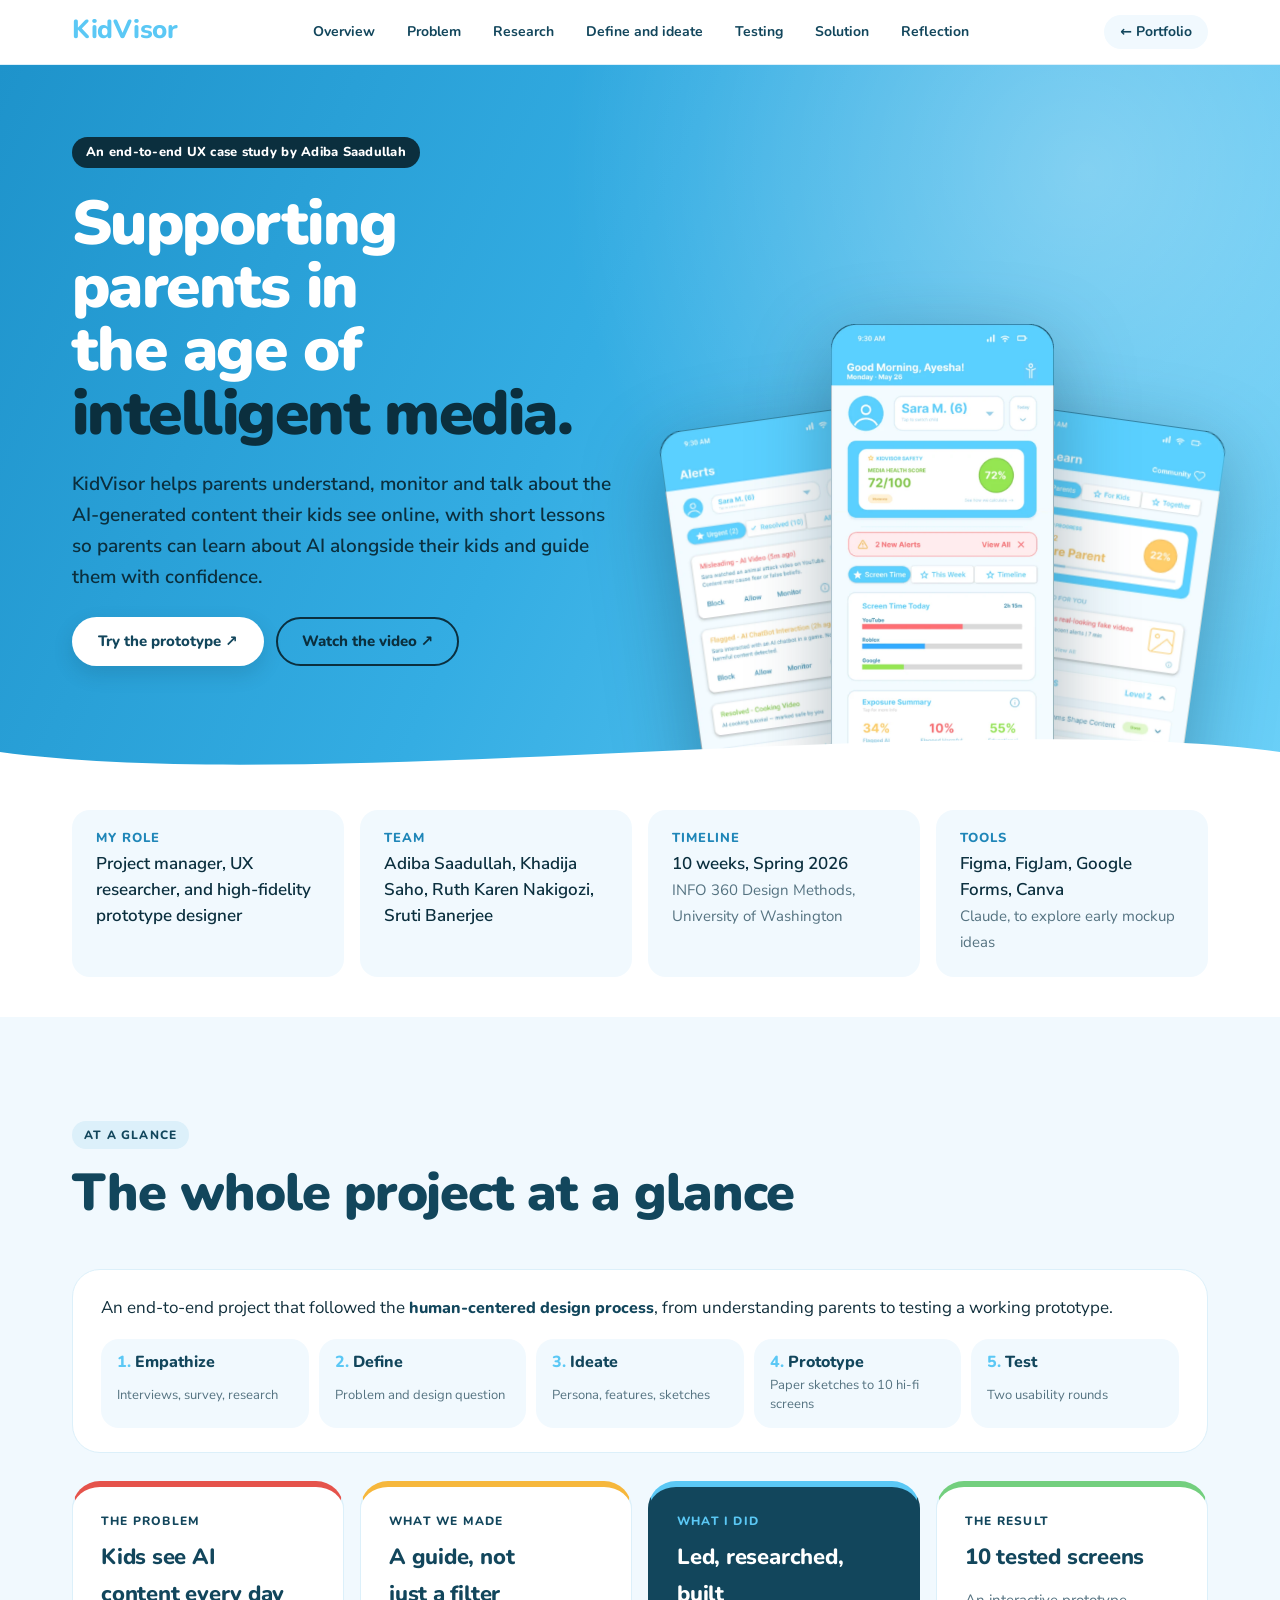
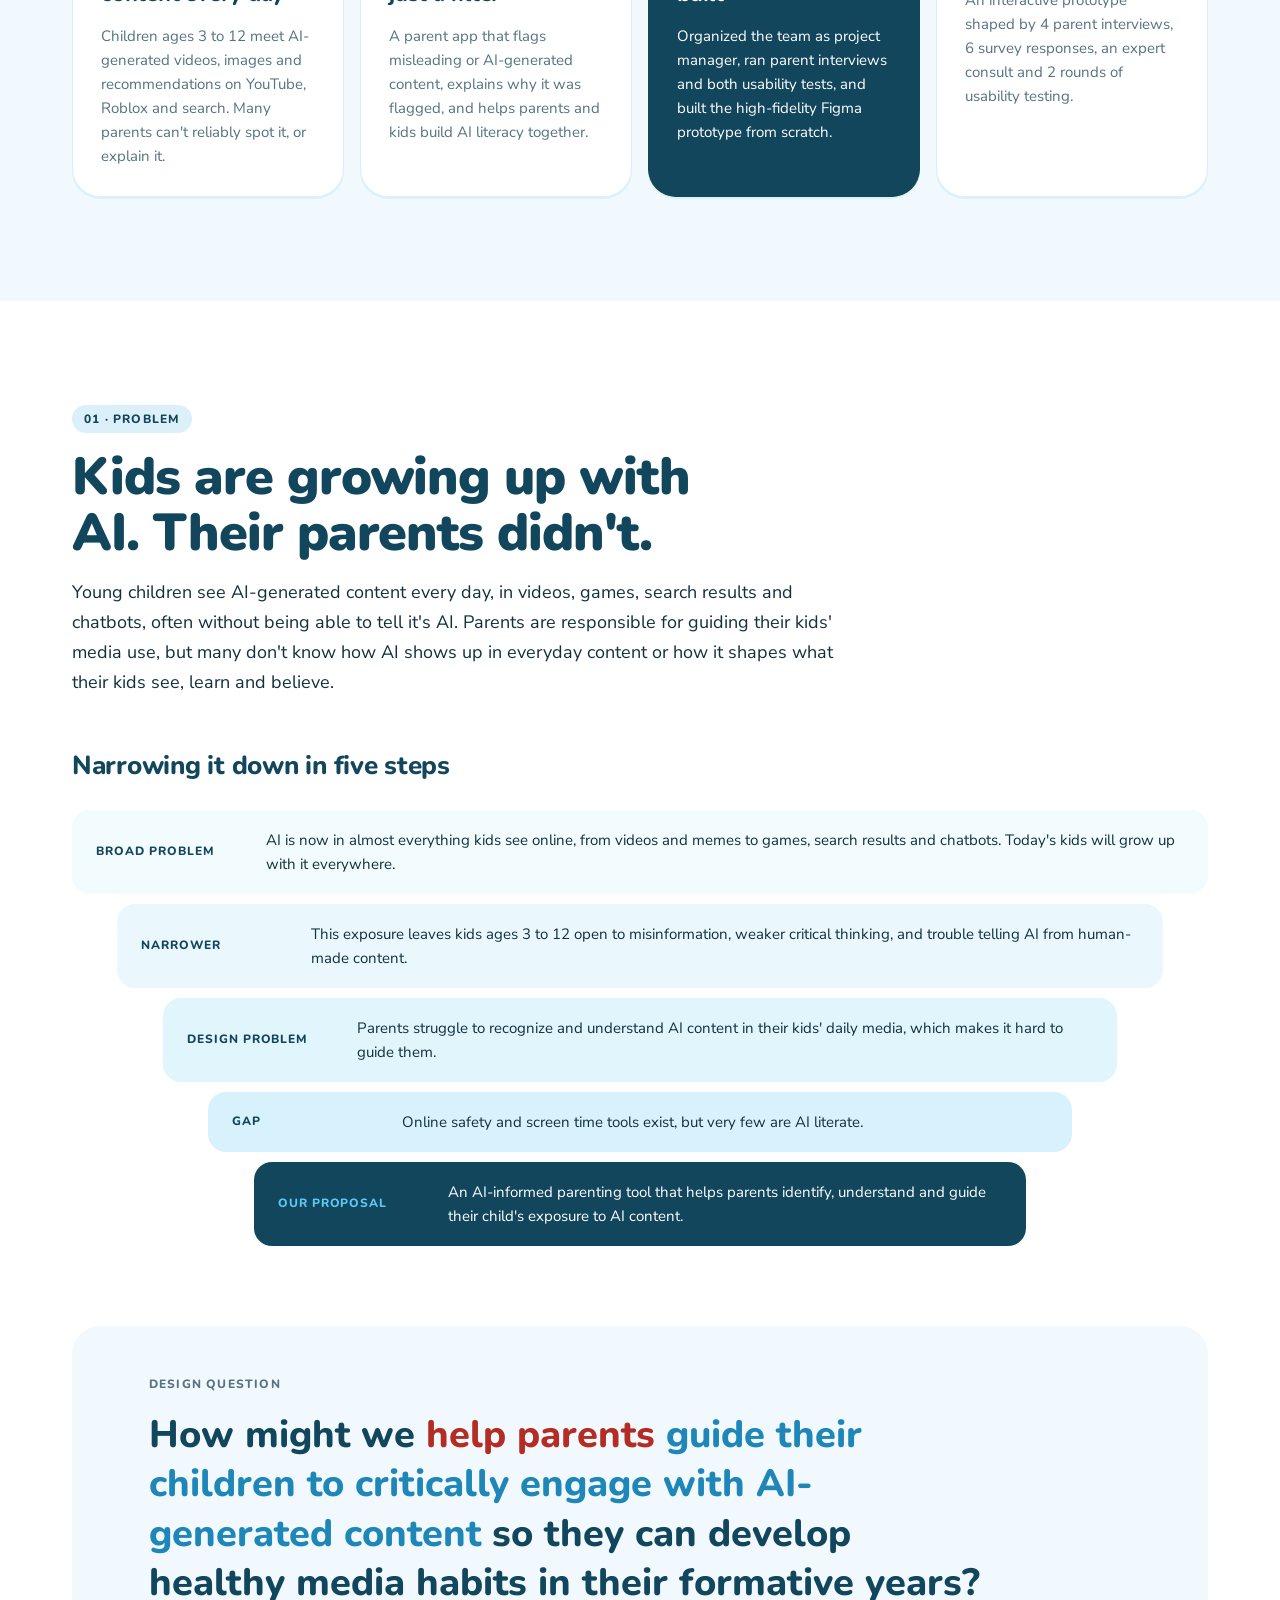
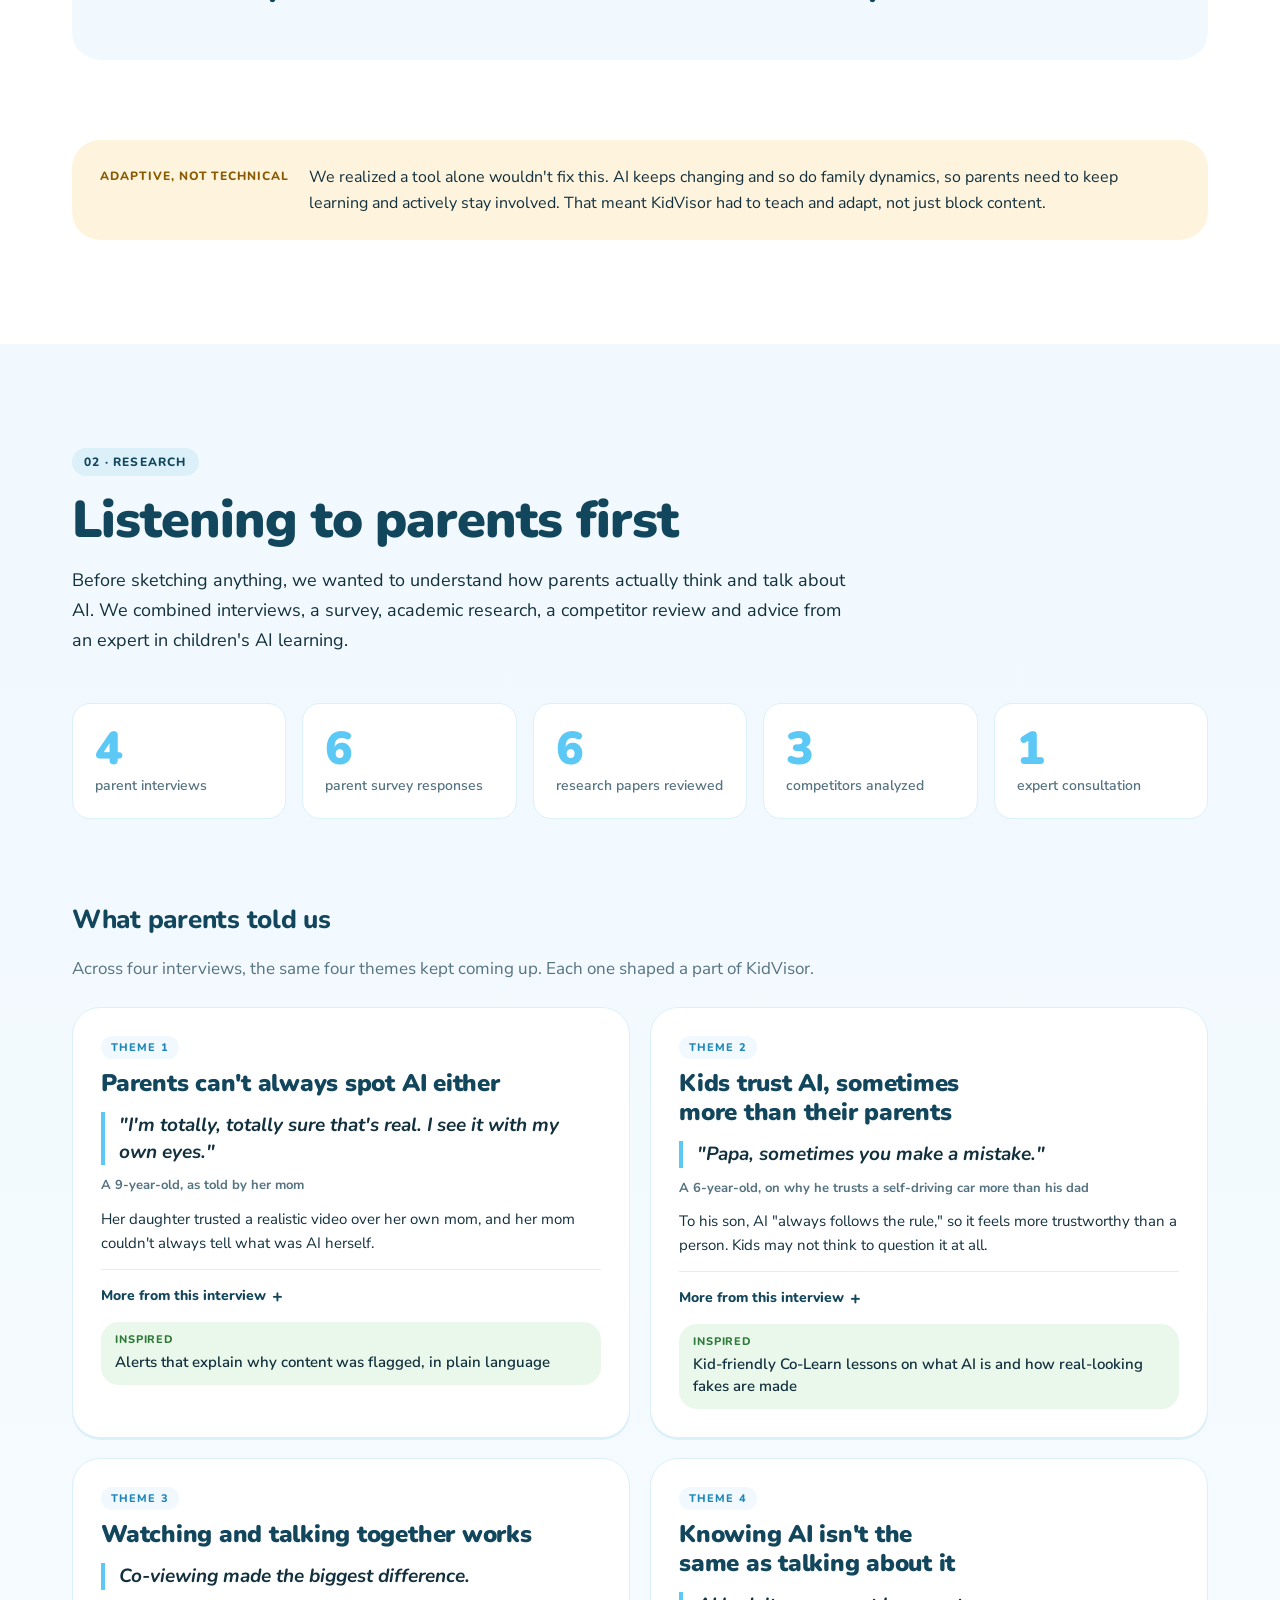
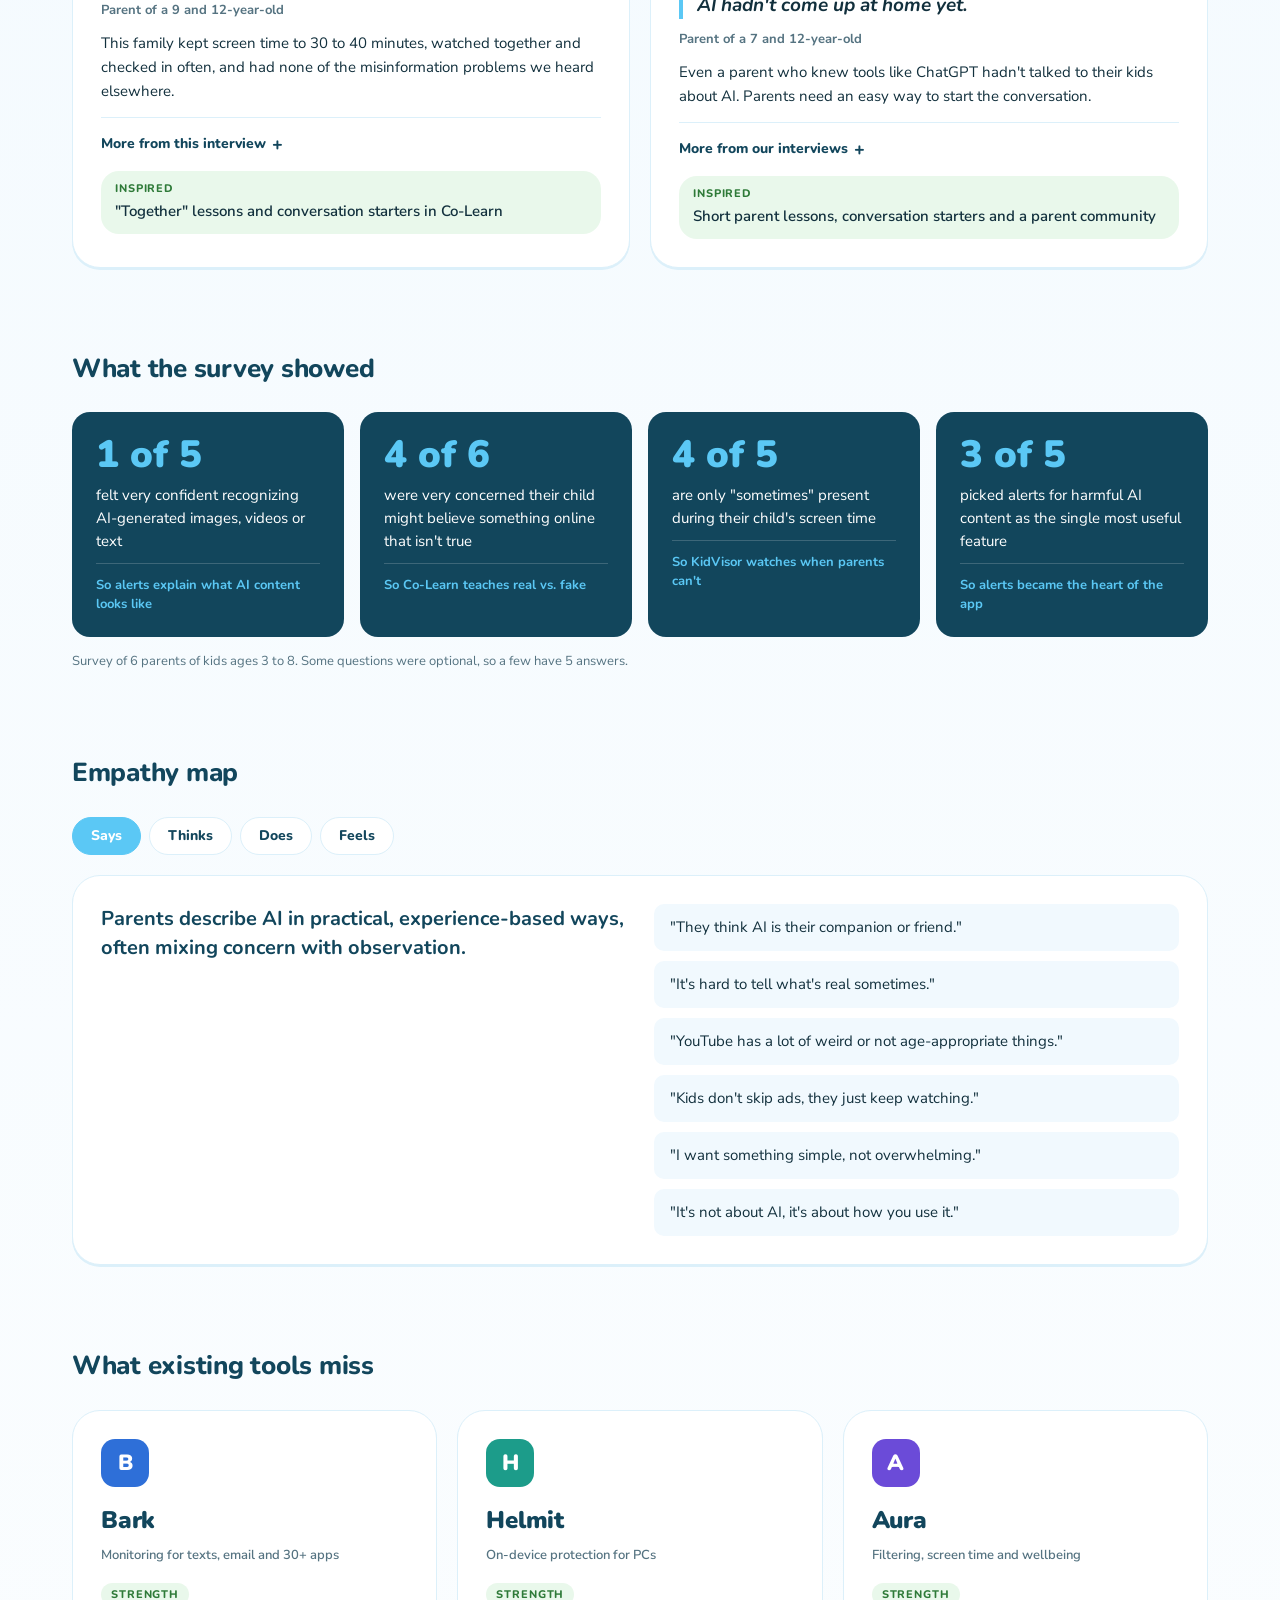
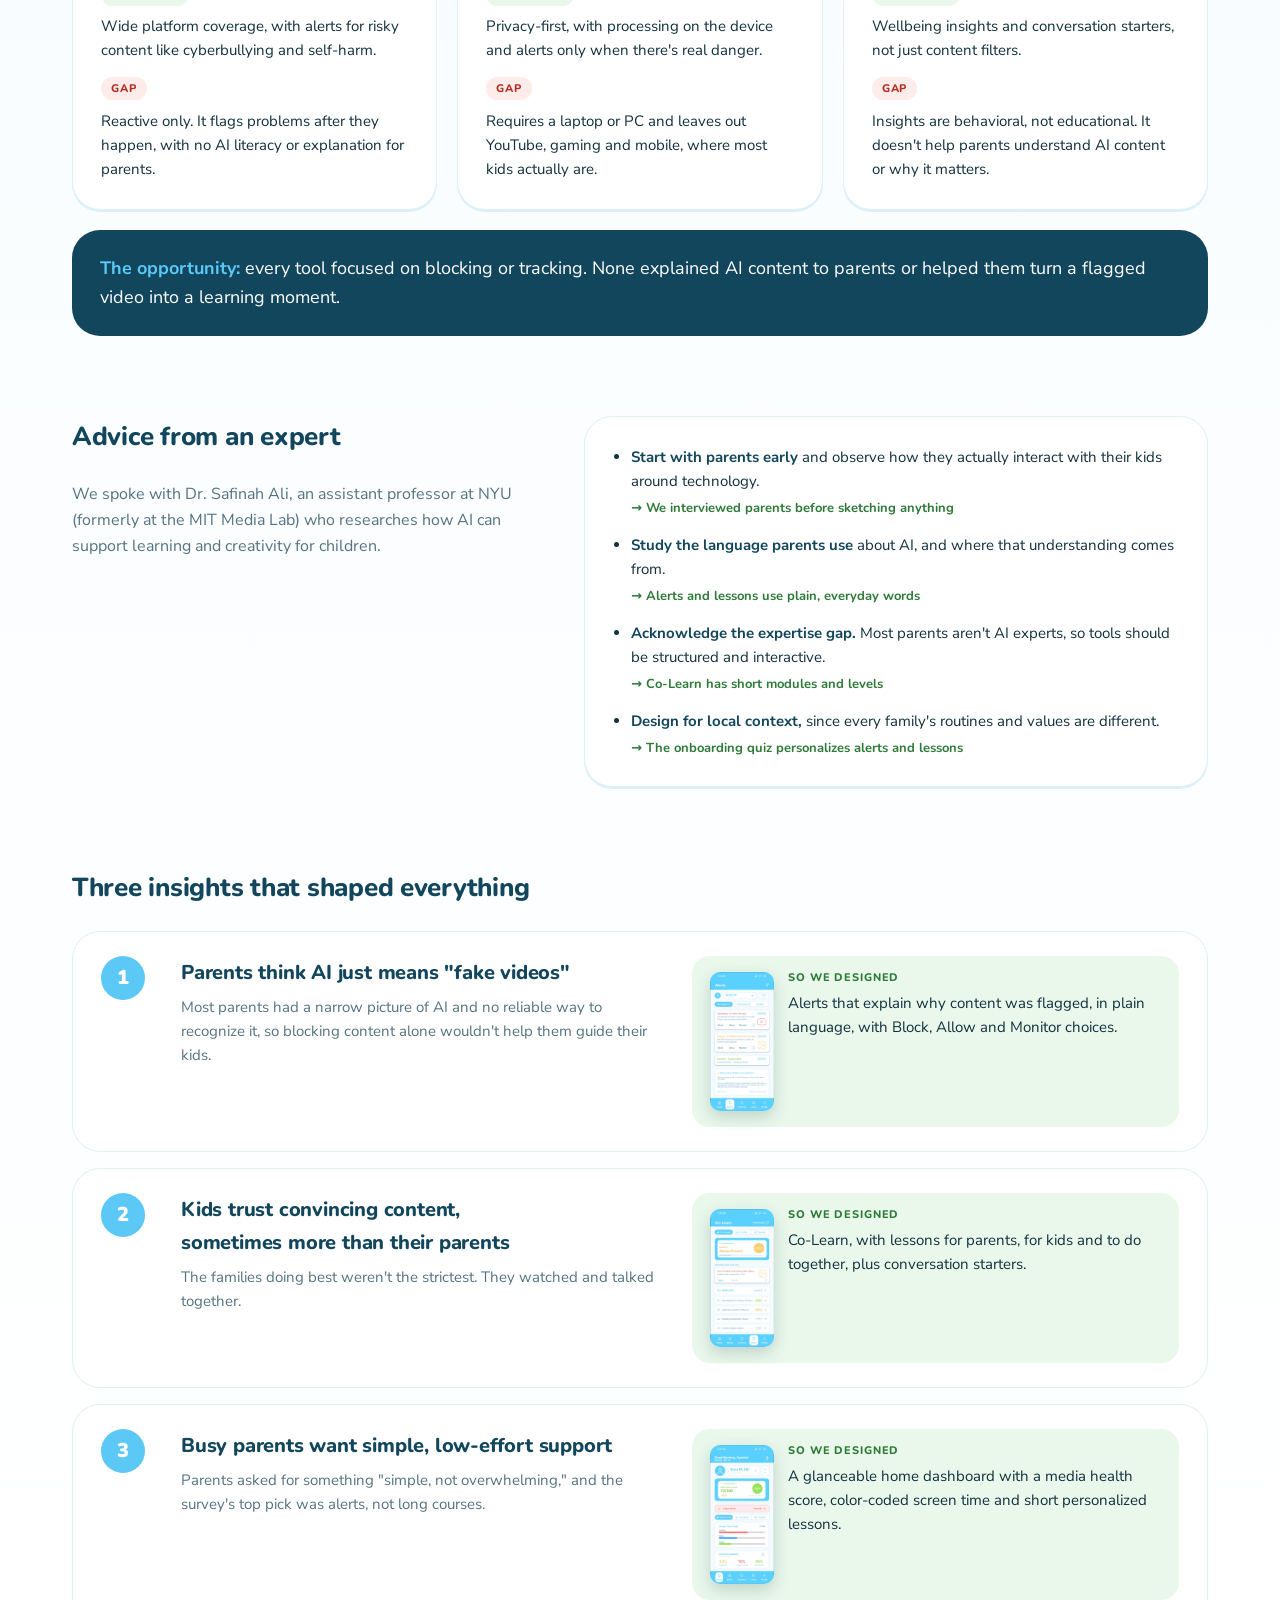
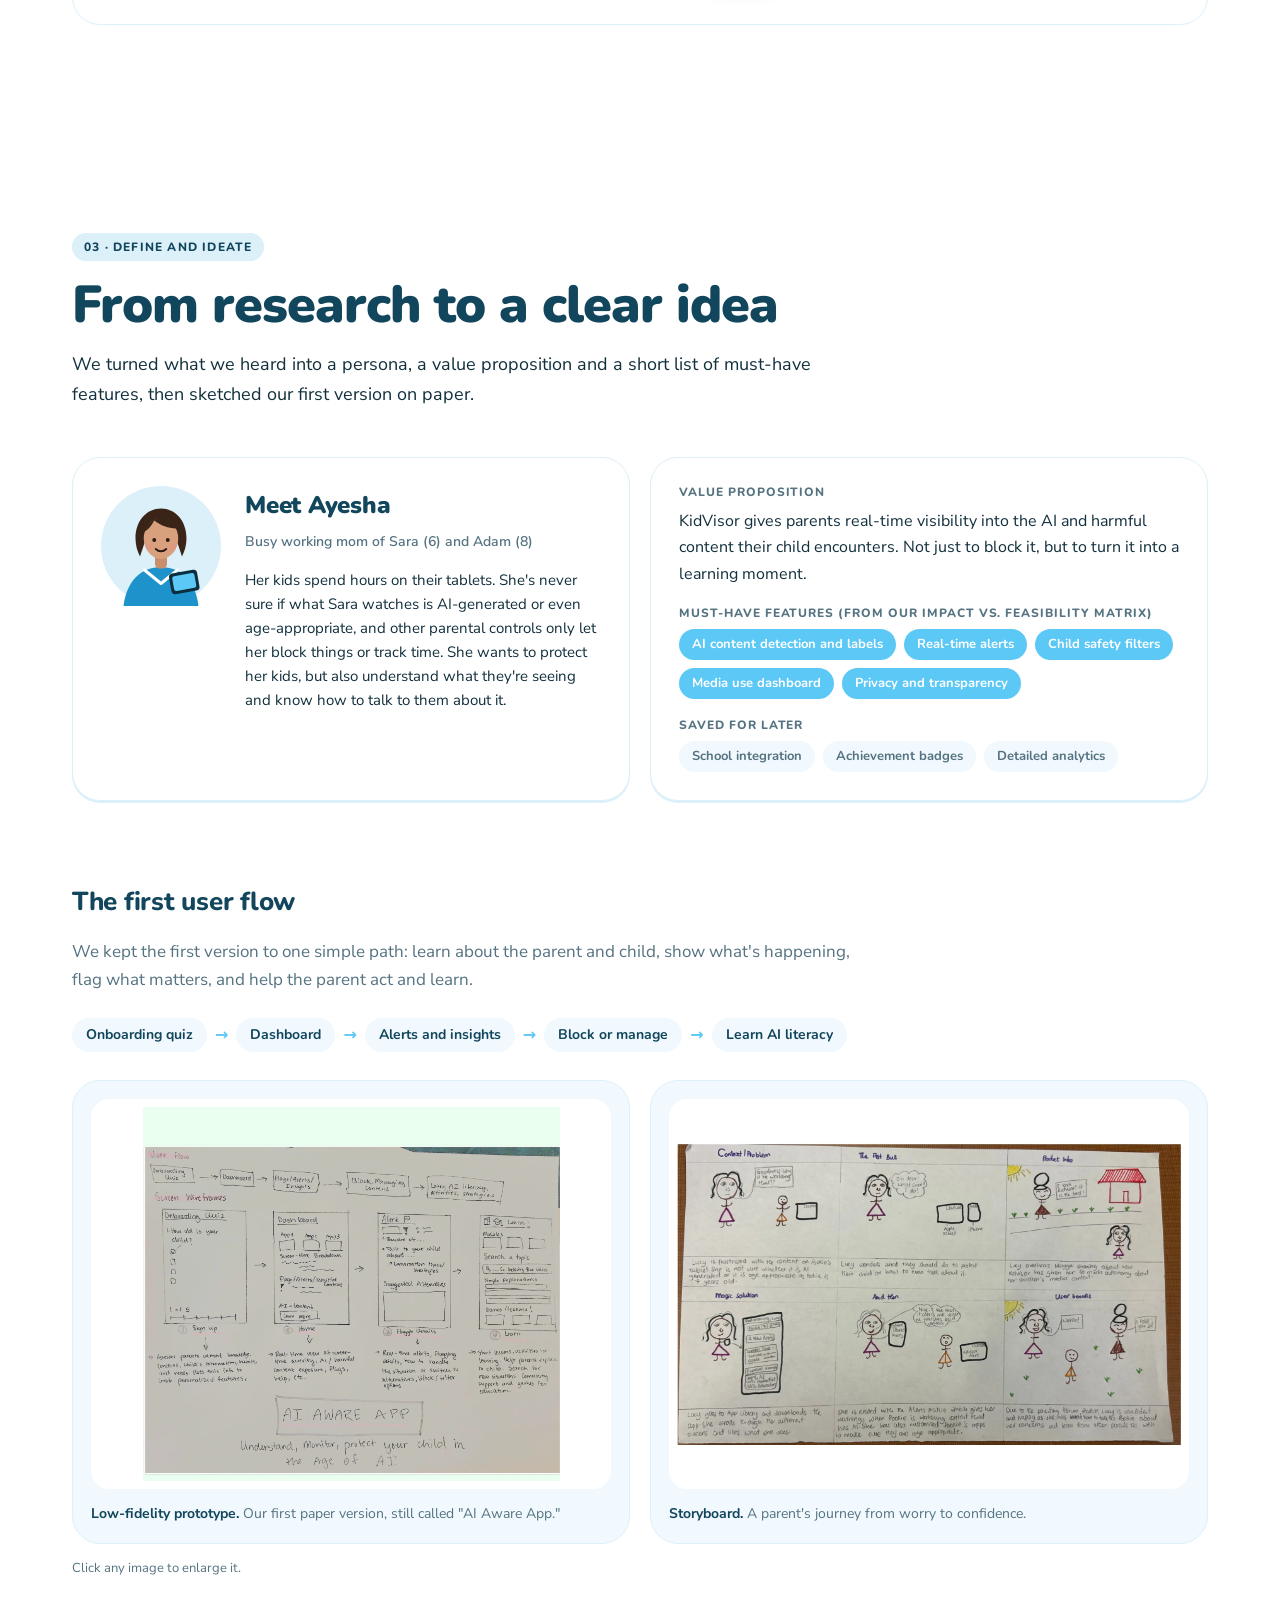
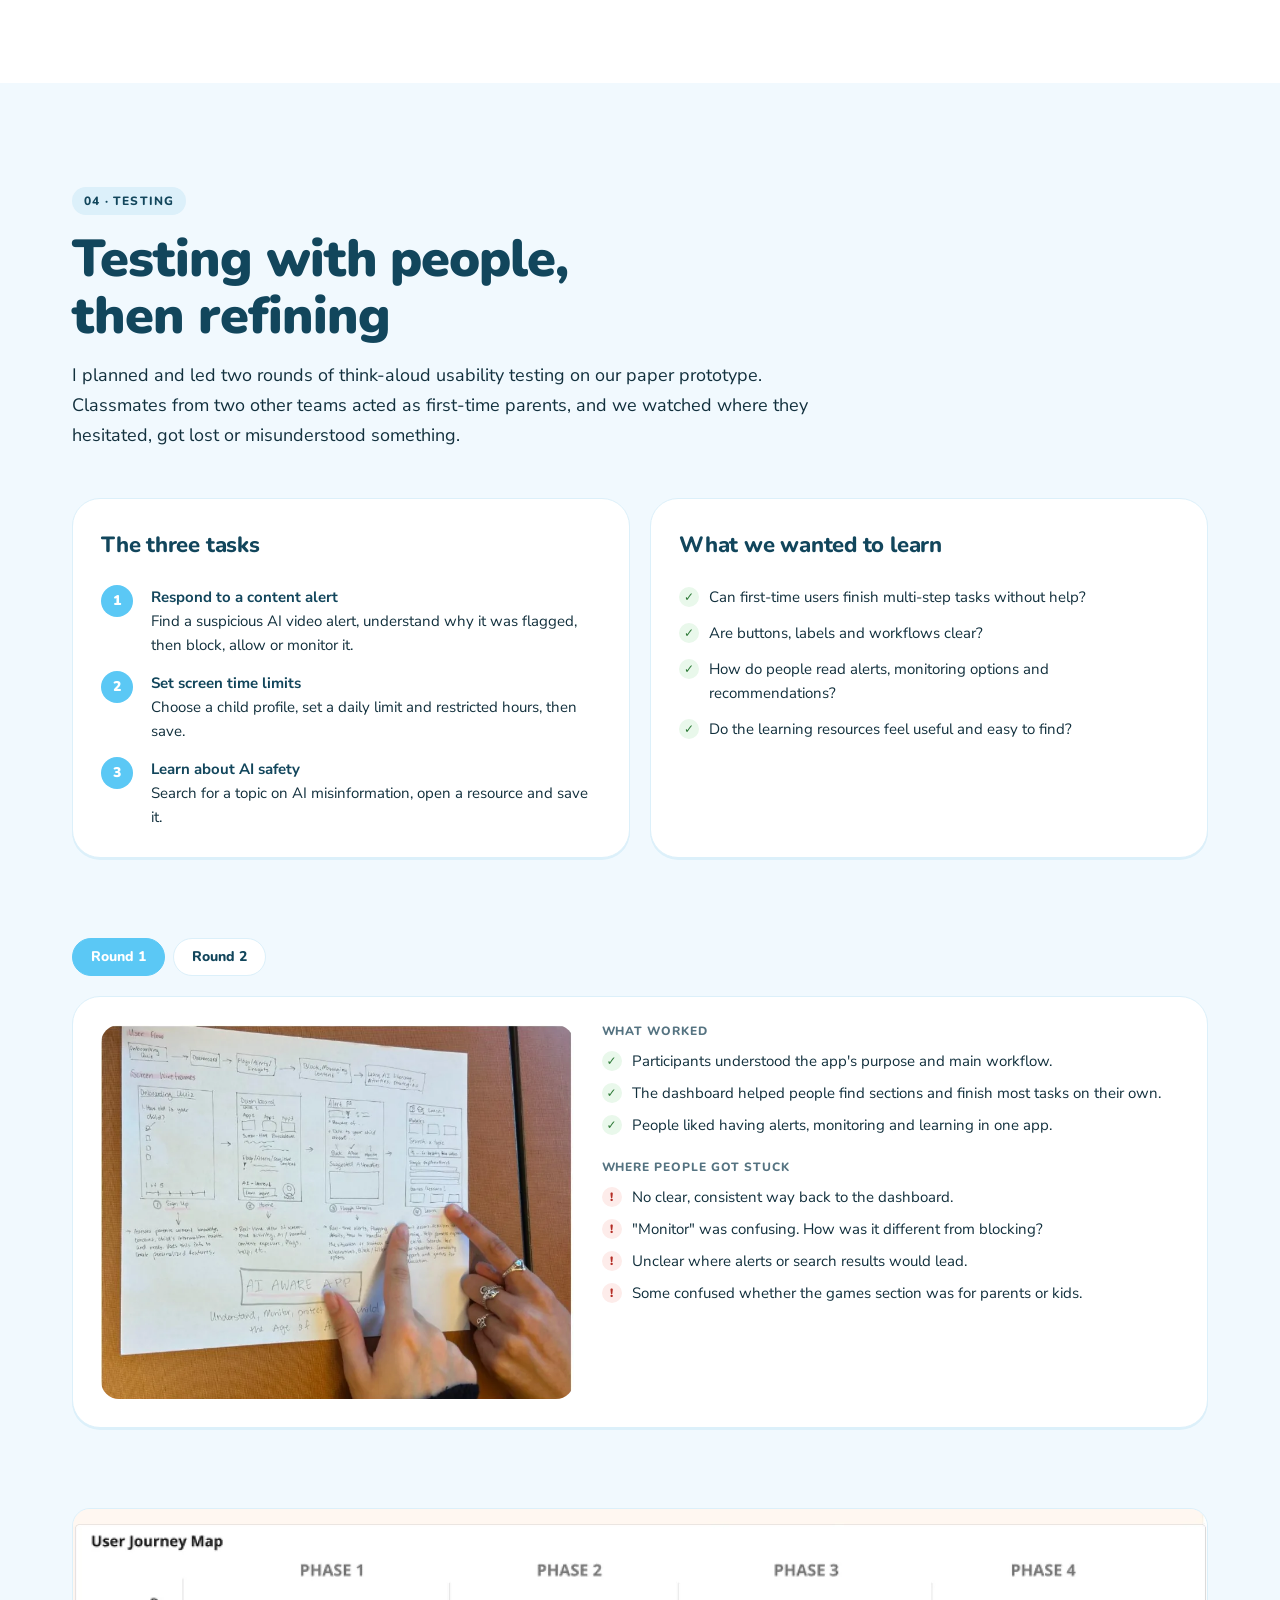
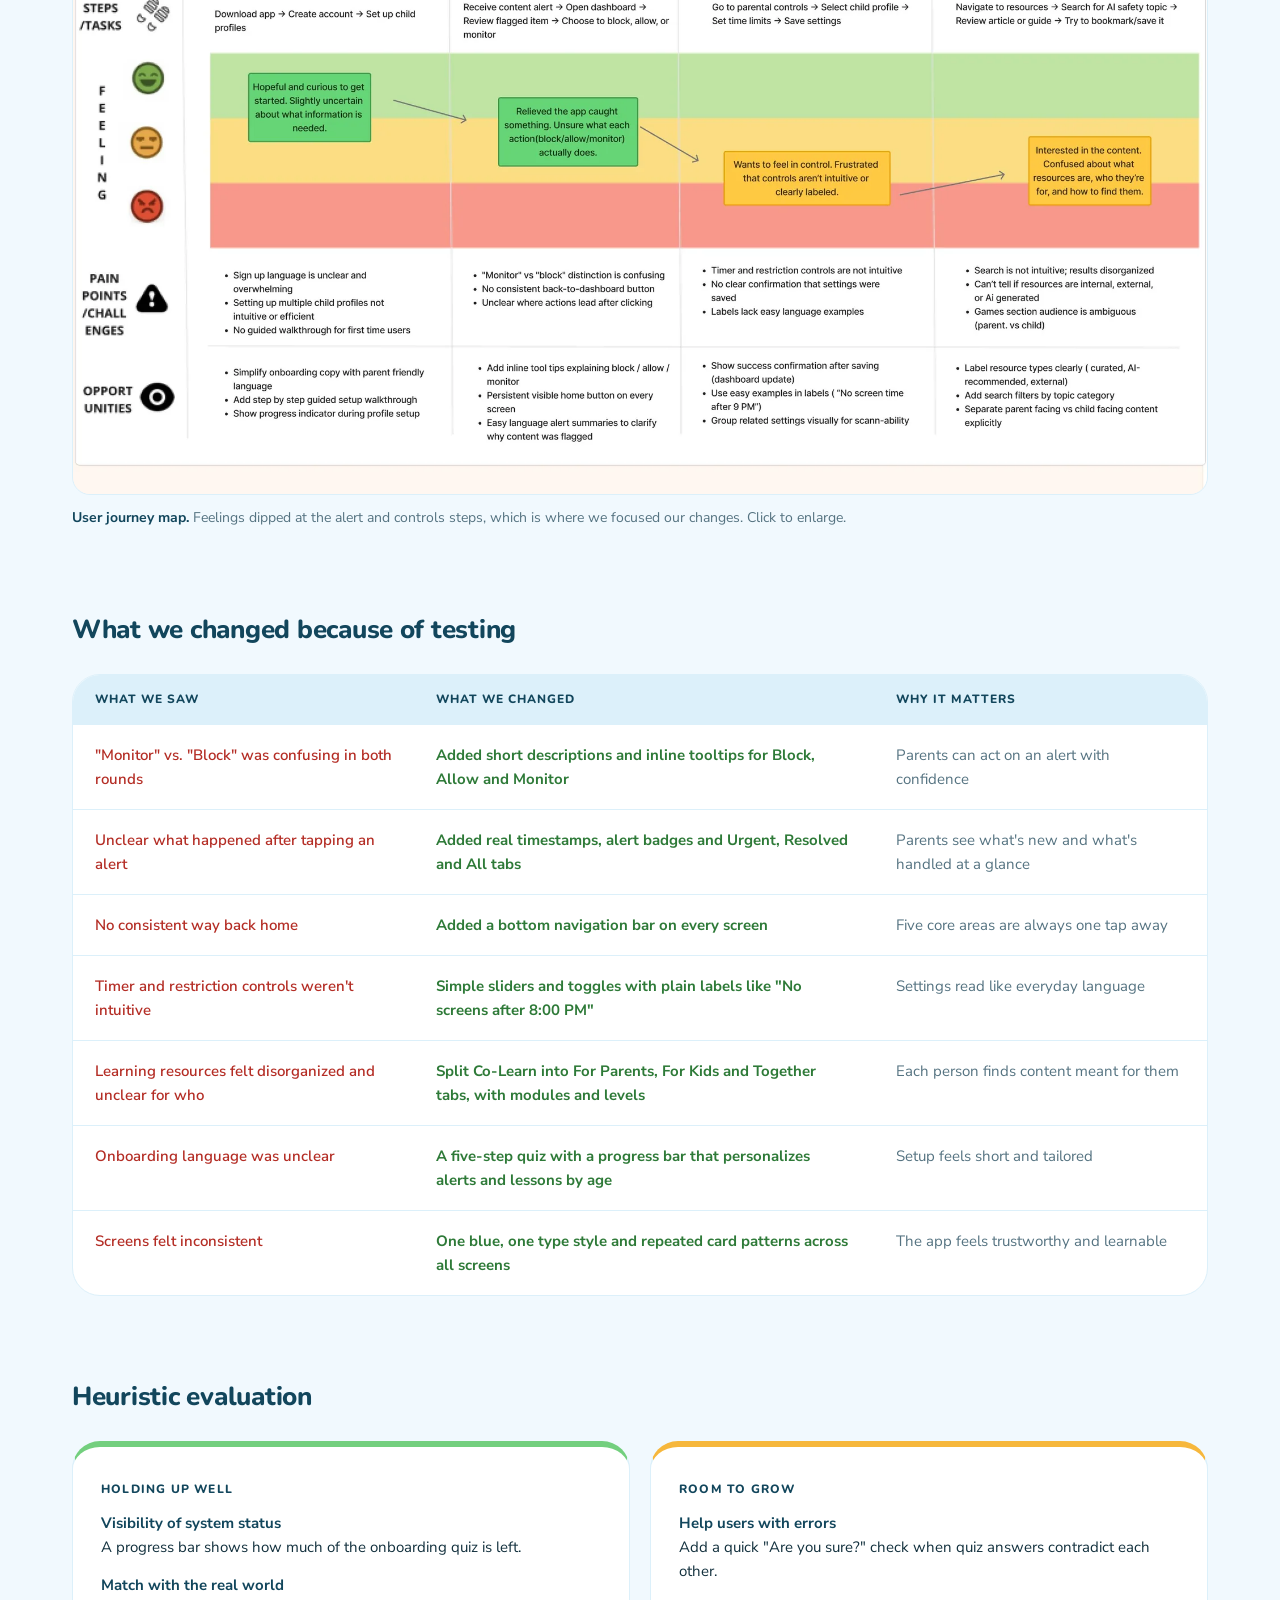
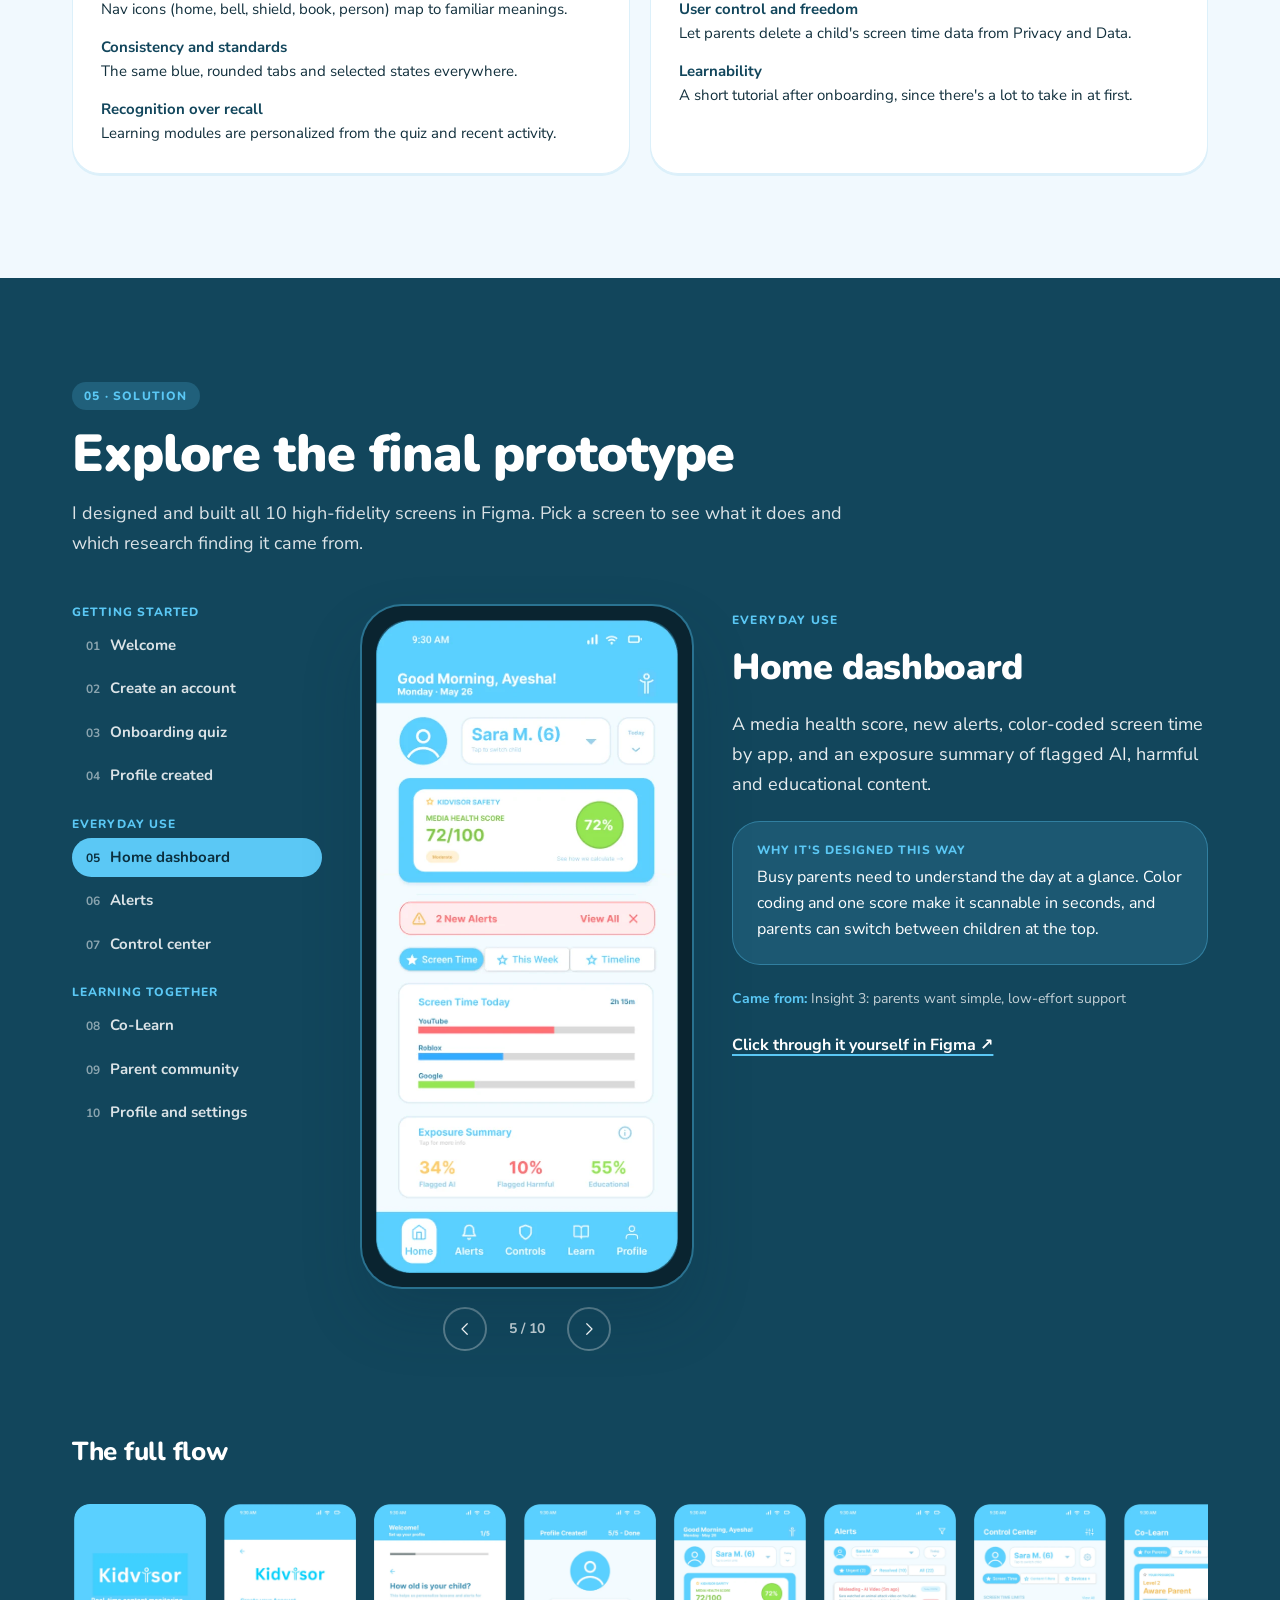
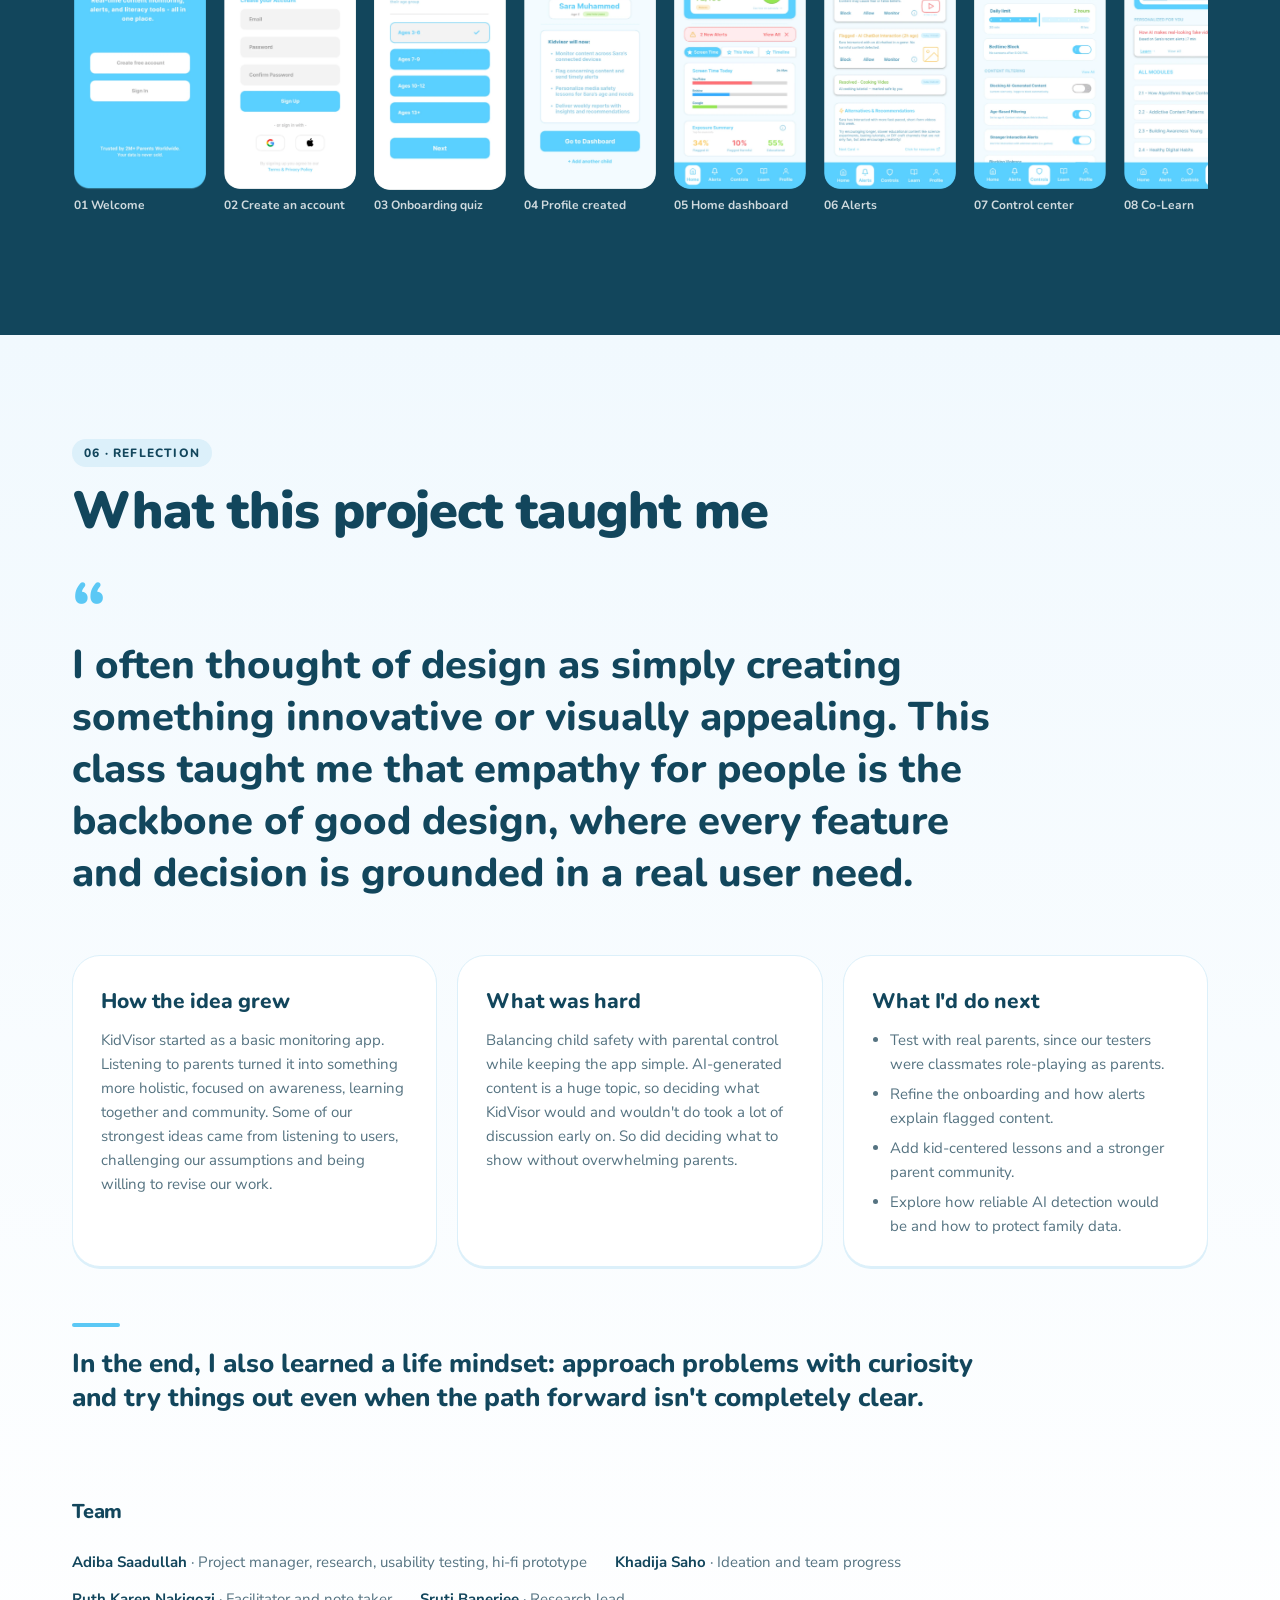
==== commit 52080412: "Add files via upload" ====
--- a/kidvisor/index.html
+++ b/kidvisor/index.html
@@ -15,8 +15,20 @@
 
   <header class="nav">
     <div class="wrap nav-inner">
-      <a href="#top" class="logo-link" aria-label="KidVisor, back to top"><span class="logo">Kidv<svg class="logo-i" viewBox="0 0 22 40" aria-hidden="true"><circle cx="11" cy="6" r="4.6" fill="currentColor"/><path d="M3 15.5 L11 19 L19 15.5 M11 19 V29 M11 29 L6.5 38 M11 29 L15.5 38" fill="none" stroke="currentColor" stroke-width="3.4" stroke-linecap="round" stroke-linejoin="round"/></svg>sor</span></a>
-      <a class="portfolio-link" href="../index.html#work">← Adiba's portfolio</a>
+      <!-- To use the real logo: <a href="#top" class="logo-link"><img src="images/kidvisor-logo.png" alt="KidVisor" class="logo-img"></a> -->
+      <a href="#top" class="logo-link" aria-label="KidVisor, back to top"><span class="logo">KidVisor</span></a>
+      <nav class="chapters" aria-label="Case study sections">
+        <ol>
+          <li><a href="#overview">Overview</a></li>
+          <li><a href="#problem">Problem</a></li>
+          <li><a href="#research">Research</a></li>
+          <li><a href="#define">Define and ideate</a></li>
+          <li><a href="#testing">Testing</a></li>
+          <li><a href="#solution">Solution</a></li>
+          <li><a href="#reflection">Reflection</a></li>
+        </ol>
+      </nav>
+      <a class="portfolio-link" href="../index.html#work">← Portfolio</a>
     </div>
   </header>
 
@@ -26,9 +38,9 @@
     <section class="kv-hero" id="top">
       <div class="wrap kv-hero-grid">
         <div class="kv-hero-text">
-          <span class="byline">A UX case study by Adiba Saadullah</span>
+          <span class="byline">An end-to-end UX case study by Adiba Saadullah</span>
           <h1>Supporting parents in the age of <span>intelligent media.</span></h1>
-          <p class="kv-sub">KidVisor helps parents understand, monitor and talk about the AI-generated content their kids see online, so they can guide them with confidence instead of guessing.</p>
+          <p class="kv-sub">KidVisor helps parents understand, monitor and talk about the AI-generated content their kids see online, with short lessons so parents can learn about AI alongside their kids and guide them with confidence.</p>
           <div class="kv-actions">
             <a class="btn btn-white" href="https://www.figma.com/proto/gJAdakdcy52HbfabrVJKoQ/Kidvisor---AI-Learning-App_INFO-380-Team-22?node-id=2-2&amp;p=f&amp;t=HT3lmZEZk5pfbrjX-1&amp;scaling=scale-down&amp;content-scaling=fixed&amp;page-id=0%3A1&amp;starting-point-node-id=2%3A2" target="_blank" rel="noopener">Try the prototype ↗</a>
             <a class="btn btn-ghost" href="https://www.youtube.com/watch?v=j3AyYcY7vuY" target="_blank" rel="noopener">Watch the video ↗</a>
@@ -49,32 +61,27 @@
           <div><dt>My role</dt><dd>Project manager, UX researcher, and high-fidelity prototype designer</dd></div>
           <div><dt>Team</dt><dd>Adiba Saadullah, Khadija Saho, Ruth Karen Nakigozi, Sruti Banerjee</dd></div>
           <div><dt>Timeline</dt><dd>10 weeks, Spring 2026<br><span class="muted">INFO 360 Design Methods, University of Washington</span></dd></div>
-          <div><dt>Tools</dt><dd>Figma, FigJam, Google Forms, Canva</dd></div>
+          <div><dt>Tools</dt><dd>Figma, FigJam, Google Forms, Canva<br><span class="muted">Claude, to explore early mockup ideas</span></dd></div>
         </dl>
       </div>
     </section>
-
-    <!-- ============ CHAPTER NAV ============ -->
-    <nav class="chapters" aria-label="Case study sections">
-      <div class="wrap">
-        <ol>
-          <li><a href="#overview"><small>00</small>Overview</a></li>
-          <li><a href="#problem"><small>01</small>Problem</a></li>
-          <li><a href="#research"><small>02</small>Research</a></li>
-          <li><a href="#define"><small>03</small>Define and ideate</a></li>
-          <li><a href="#testing"><small>04</small>Testing</a></li>
-          <li><a href="#solution"><small>05</small>Solution</a></li>
-          <li><a href="#reflection"><small>06</small>Reflection</a></li>
-        </ol>
-      </div>
-    </nav>
 
     <!-- ============ 00 OVERVIEW ============ -->
     <section class="cs-section tint" id="overview">
       <div class="wrap">
         <div class="cs-head">
           <span class="chapter-num">At a glance</span>
-          <h2>The whole project in one minute</h2>
+          <h2>The whole project at a glance</h2>
+        </div>
+        <div class="process" aria-label="Human-centered design process">
+          <p class="process-intro">An end-to-end project that followed the <b>human-centered design process</b>, from understanding parents to testing a working prototype.</p>
+          <ol>
+            <li><a href="#research"><b>Empathize</b><span>Interviews, survey, research</span></a></li>
+            <li><a href="#problem"><b>Define</b><span>Problem and design question</span></a></li>
+            <li><a href="#define"><b>Ideate</b><span>Persona, features, sketches</span></a></li>
+            <li><a href="#solution"><b>Prototype</b><span>Paper sketches to 10 hi-fi screens</span></a></li>
+            <li><a href="#testing"><b>Test</b><span>Two usability rounds</span></a></li>
+          </ol>
         </div>
         <div class="glance">
           <article class="panel">
@@ -107,13 +114,13 @@
         <div class="cs-head">
           <span class="chapter-num">01 · Problem</span>
           <h2>Kids are growing up with AI. Their parents didn't.</h2>
-          <p>Young children are exposed to AI-generated content through YouTube, search engines and games, often without recognizing it as AI. Parents are responsible for guiding their media use, but many don't know how AI shows up in everyday content or how it shapes what their kids learn, believe and pay attention to.</p>
+          <p>Young children see AI-generated content every day, in videos, games, search results and chatbots, often without being able to tell it's AI. Parents are responsible for guiding their kids' media use, but many don't know how AI shows up in everyday content or how it shapes what their kids see, learn and believe.</p>
         </div>
 
         <div class="block">
           <h3 class="sub-head">Narrowing it down in five steps</h3>
           <ol class="funnel">
-            <li style="--w:100%; --mix:8%"><b>Broad problem</b><span>Young children are increasingly exposed to AI-generated content.</span></li>
+            <li style="--w:100%; --mix:8%"><b>Broad problem</b><span>AI is now in almost everything kids see online, from videos and memes to games, search results and chatbots. Today's kids will grow up with it everywhere.</span></li>
             <li style="--w:92%; --mix:13%"><b>Narrower</b><span>This exposure leaves kids ages 3 to 12 open to misinformation, weaker critical thinking, and trouble telling AI from human-made content.</span></li>
             <li style="--w:84%; --mix:18%"><b>Design problem</b><span>Parents struggle to recognize and understand AI content in their kids' daily media, which makes it hard to guide them.</span></li>
             <li style="--w:76%; --mix:24%"><b>Gap</b><span>Online safety and screen time tools exist, but very few are AI literate.</span></li>
@@ -155,58 +162,67 @@
         <!-- Interviews -->
         <div class="block">
           <h3 class="sub-head">What parents told us</h3>
+          <p class="sub-lead">Across four interviews, the same four themes kept coming up. Each one shaped a part of KidVisor.</p>
           <div class="voices">
             <article class="panel voice">
-              <div class="who"><span>Parent of a 9-year-old</span><span>Interviewed by Adiba</span></div>
-              <blockquote>"I saw it with my own eyes."</blockquote>
-              <p class="insight"><b>Insight:</b> Her daughter believed a realistic video over her own mom. The parent tells her AI is "900% not real," but can't always tell what's AI herself, which makes these conversations hard.</p>
+              <span class="theme-n">Theme 1</span>
+              <h4>Parents can't always spot AI either</h4>
+              <blockquote>"I'm totally, totally sure that's real. I see it with my own eyes."</blockquote>
+              <p class="who">A 9-year-old, as told by her mom</p>
+              <p class="insight">Her daughter trusted a realistic video over her own mom, and her mom couldn't always tell what was AI herself.</p>
               <details class="more">
                 <summary>More from this interview</summary>
                 <ul>
-                  <li>About 4 hours of screen time a day across a PC, phone and TV.</li>
-                  <li>Defines AI narrowly as "fake videos" and isn't aware of recommendation algorithms or chatbots.</li>
-                  <li>Uses offline strategies (books, gymnastics, cooking) more than digital tools.</li>
-                  <li>Wanted alerts, clear "is this safe?" signals and a usage dashboard. Less interested in time-heavy features.</li>
+                  <li>She described AI only as "fake videos," and wasn't aware of algorithms or chatbots.</li>
+                  <li>She wanted alerts and a clear "is this safe?" signal, not time-heavy features.</li>
                 </ul>
               </details>
+              <p class="inspired"><b>Inspired</b>Alerts that explain why content was flagged, in plain language</p>
             </article>
             <article class="panel voice">
-              <div class="who"><span>Parent of a 9 and 12-year-old</span><span>Interviewed by Adiba</span></div>
-              <blockquote>Co-viewing made the biggest difference.</blockquote>
-              <p class="insight"><b>Insight:</b> This family had 30 to 40 minutes of screen time, co-viewing and active check-ins, and none of the misinformation problems we heard elsewhere. Watching and talking together made the biggest difference.</p>
+              <span class="theme-n">Theme 2</span>
+              <h4>Kids trust AI, sometimes more than their parents</h4>
+              <blockquote>"Papa, sometimes you make a mistake."</blockquote>
+              <p class="who">A 6-year-old, on why he trusts a self-driving car more than his dad</p>
+              <p class="insight">To his son, AI "always follows the rule," so it feels more trustworthy than a person. Kids may not think to question it at all.</p>
               <details class="more">
                 <summary>More from this interview</summary>
                 <ul>
-                  <li>Reviews YouTube history from her own phone and stays present when the TV is on.</li>
-                  <li>Sees AI as something that can support learning and creativity, and explains both its pros and cons.</li>
-                  <li>This interview inspired our "Together" co-learning features.</li>
+                  <li>His son thinks AI just means "robot."</li>
+                  <li>Even for this parent, explaining AI simply enough for a child was the hardest part.</li>
                 </ul>
               </details>
+              <p class="inspired"><b>Inspired</b>Kid-friendly Co-Learn lessons on what AI is and how real-looking fakes are made</p>
             </article>
             <article class="panel voice">
-              <div class="who"><span>Parent of a 6 and 3-year-old</span><span>Team interview</span></div>
-              <blockquote>"He trusts AI more than me sometimes."</blockquote>
-              <p class="insight"><b>Insight:</b> His son trusts self-driving cars because "AI follows the rules." Kids can see AI as a reliable companion instead of something to question. Even for this parent, defining AI simply enough for a child was the hardest part.</p>
+              <span class="theme-n">Theme 3</span>
+              <h4>Watching and talking together works</h4>
+              <blockquote>Co-viewing made the biggest difference.</blockquote>
+              <p class="who">Parent of a 9 and 12-year-old</p>
+              <p class="insight">This family kept screen time to 30 to 40 minutes, watched together and checked in often, and had none of the misinformation problems we heard elsewhere.</p>
               <details class="more">
                 <summary>More from this interview</summary>
                 <ul>
-                  <li>His son thinks AI means "robot" and can't tell AI, robots and computers apart.</li>
-                  <li>Worried that kids who never knew life before AI won't have anything to compare it to.</li>
-                  <li>Asked for harmful content alerts, simple lessons on talking to kids, and a clear rating system.</li>
+                  <li>She reviews YouTube history from her own phone and stays present when the TV is on.</li>
+                  <li>She explains both the good and bad sides of AI to her kids.</li>
                 </ul>
               </details>
+              <p class="inspired"><b>Inspired</b>"Together" lessons and conversation starters in Co-Learn</p>
             </article>
             <article class="panel voice">
-              <div class="who"><span>Parent of a 7 and 12-year-old</span><span>Interviewed by Ruth</span></div>
+              <span class="theme-n">Theme 4</span>
+              <h4>Knowing AI isn't the same as talking about it</h4>
               <blockquote>AI hadn't come up at home yet.</blockquote>
-              <p class="insight"><b>Insight:</b> Even a parent comfortable with tools like ChatGPT hadn't talked to their kids about AI. Comfort with AI doesn't automatically turn into conversations at home.</p>
+              <p class="who">Parent of a 7 and 12-year-old</p>
+              <p class="insight">Even a parent who knew tools like ChatGPT hadn't talked to their kids about AI. Parents need an easy way to start the conversation.</p>
               <details class="more">
-                <summary>More from this interview</summary>
+                <summary>More from our interviews</summary>
                 <ul>
-                  <li>Both kids use YouTube on an iPad and a phone, mostly on their own, with device controls.</li>
-                  <li>Has taken devices away before after the kids saw harmful content.</li>
+                  <li>Another parent asked for simple lessons on how to talk to kids about AI.</li>
+                  <li>Parents told us they want something simple, not overwhelming.</li>
                 </ul>
               </details>
+              <p class="inspired"><b>Inspired</b>Short parent lessons, conversation starters and a parent community</p>
             </article>
           </div>
         </div>
@@ -215,10 +231,10 @@
         <div class="block">
           <h3 class="sub-head">What the survey showed</h3>
           <div class="stats">
-            <div class="stat"><b>4 of 6</b><p>parents were very concerned their child might believe something online that isn't true</p></div>
-            <div class="stat"><b>4 of 6</b><p>were very concerned about algorithms shaping what their child sees</p></div>
-            <div class="stat"><b>1 of 5</b><p>felt very confident recognizing AI-generated images, videos or text</p></div>
-            <div class="stat"><b>3 of 5</b><p>picked alerts for harmful AI content as the single most useful feature</p></div>
+            <div class="stat"><b>1 of 5</b><p>felt very confident recognizing AI-generated images, videos or text</p><span>So alerts explain what AI content looks like</span></div>
+            <div class="stat"><b>4 of 6</b><p>were very concerned their child might believe something online that isn't true</p><span>So Co-Learn teaches real vs. fake</span></div>
+            <div class="stat"><b>4 of 5</b><p>are only "sometimes" present during their child's screen time</p><span>So KidVisor watches when parents can't</span></div>
+            <div class="stat"><b>3 of 5</b><p>picked alerts for harmful AI content as the single most useful feature</p><span>So alerts became the heart of the app</span></div>
           </div>
           <p class="note">Survey of 6 parents of kids ages 3 to 8. Some questions were optional, so a few have 5 answers.</p>
         </div>
@@ -257,21 +273,21 @@
           <h3 class="sub-head">What existing tools miss</h3>
           <div class="grid-3">
             <article class="panel comp">
-              <div><h3>Bark</h3><span class="kind">Monitoring for texts, email and 30+ apps</span></div>
+              <!-- Swap for the real logo: <img class="comp-logo" src="images/logo-bark.png" alt=""> --><span class="comp-logo" style="--lc:#2E6FD8" aria-hidden="true">B</span><div><h3>Bark</h3><span class="kind">Monitoring for texts, email and 30+ apps</span></div>
               <dl>
                 <div><dt class="good">Strength</dt><dd>Wide platform coverage, with alerts for risky content like cyberbullying and self-harm.</dd></div>
                 <div><dt class="gap">Gap</dt><dd>Reactive only. It flags problems after they happen, with no AI literacy or explanation for parents.</dd></div>
               </dl>
             </article>
             <article class="panel comp">
-              <div><h3>Helmit</h3><span class="kind">On-device protection for PCs</span></div>
+              <!-- Swap for the real logo: <img class="comp-logo" src="images/logo-helmit.png" alt=""> --><span class="comp-logo" style="--lc:#1C9C8A" aria-hidden="true">H</span><div><h3>Helmit</h3><span class="kind">On-device protection for PCs</span></div>
               <dl>
                 <div><dt class="good">Strength</dt><dd>Privacy-first, with processing on the device and alerts only when there's real danger.</dd></div>
                 <div><dt class="gap">Gap</dt><dd>Requires a laptop or PC and leaves out YouTube, gaming and mobile, where most kids actually are.</dd></div>
               </dl>
             </article>
             <article class="panel comp">
-              <div><h3>Aura</h3><span class="kind">Filtering, screen time and wellbeing</span></div>
+              <!-- Swap for the real logo: <img class="comp-logo" src="images/logo-aura.png" alt=""> --><span class="comp-logo" style="--lc:#6B4BD8" aria-hidden="true">A</span><div><h3>Aura</h3><span class="kind">Filtering, screen time and wellbeing</span></div>
               <dl>
                 <div><dt class="good">Strength</dt><dd>Wellbeing insights and conversation starters, not just content filters.</dd></div>
                 <div><dt class="gap">Gap</dt><dd>Insights are behavioral, not educational. It doesn't help parents understand AI content or why it matters.</dd></div>
@@ -289,10 +305,10 @@
           </div>
           <div class="panel">
             <ul>
-              <li><b>Start with parents early</b> and observe how they actually interact with their kids around technology.</li>
-              <li><b>Study the language parents use</b> about AI, and where that understanding comes from.</li>
-              <li><b>Acknowledge the expertise gap.</b> Most parents aren't AI experts, so tools should be structured and interactive.</li>
-              <li><b>Design for local context,</b> since every family's routines and values are different.</li>
+              <li><b>Start with parents early</b> and observe how they actually interact with their kids around technology.<span class="used">We interviewed parents before sketching anything</span></li>
+              <li><b>Study the language parents use</b> about AI, and where that understanding comes from.<span class="used">Alerts and lessons use plain, everyday words</span></li>
+              <li><b>Acknowledge the expertise gap.</b> Most parents aren't AI experts, so tools should be structured and interactive.<span class="used">Co-Learn has short modules and levels</span></li>
+              <li><b>Design for local context,</b> since every family's routines and values are different.<span class="used">The onboarding quiz personalizes alerts and lessons</span></li>
             </ul>
           </div>
         </div>
@@ -304,17 +320,17 @@
             <div class="insight-row">
               <span class="n">1</span>
               <div><h3>Parents think AI just means "fake videos"</h3><p>Most parents had a narrow picture of AI and no reliable way to recognize it, so blocking content alone wouldn't help them guide their kids.</p></div>
-              <div class="so"><b>So we designed</b><p>Alerts that explain why content was flagged, in plain language, with Block, Allow and Monitor choices.</p></div>
+              <div class="so"><img src="images/screen-alerts.webp" alt="" loading="lazy"><div><b>So we designed</b><p>Alerts that explain why content was flagged, in plain language, with Block, Allow and Monitor choices.</p></div></div>
             </div>
             <div class="insight-row">
               <span class="n">2</span>
               <div><h3>Kids trust convincing content, sometimes more than their parents</h3><p>The families doing best weren't the strictest. They watched and talked together.</p></div>
-              <div class="so"><b>So we designed</b><p>Co-Learn, with lessons for parents, for kids and to do together, plus conversation starters.</p></div>
+              <div class="so"><img src="images/screen-colearn.webp" alt="" loading="lazy"><div><b>So we designed</b><p>Co-Learn, with lessons for parents, for kids and to do together, plus conversation starters.</p></div></div>
             </div>
             <div class="insight-row">
               <span class="n">3</span>
               <div><h3>Busy parents want simple, low-effort support</h3><p>Parents asked for something "simple, not overwhelming," and the survey's top pick was alerts, not long courses.</p></div>
-              <div class="so"><b>So we designed</b><p>A glanceable home dashboard with a media health score, color-coded screen time and short personalized lessons.</p></div>
+              <div class="so"><img src="images/screen-dashboard.webp" alt="" loading="lazy"><div><b>So we designed</b><p>A glanceable home dashboard with a media health score, color-coded screen time and short personalized lessons.</p></div></div>
             </div>
           </div>
         </div>
@@ -332,7 +348,20 @@
 
         <div class="grid-2">
           <article class="panel persona">
-            <span class="avatar" aria-hidden="true">A</span>
+            <svg class="persona-art" viewBox="0 0 160 160" role="img" aria-label="Illustration of Ayesha holding a tablet">
+              <circle cx="80" cy="80" r="80" fill="#DCF0FA"/>
+              <path d="M30 160c4-34 24-52 50-52s46 18 50 52z" fill="#1E93CB"/>
+              <path d="M58 112l22 18 22-18" fill="none" stroke="#fff" stroke-width="4" stroke-linecap="round" stroke-linejoin="round"/>
+              <rect x="72" y="88" width="16" height="22" rx="6" fill="#C98E6B"/>
+              <path d="M46 70c0-24 15-40 34-40s34 16 34 40c0 10-3 18-6 24l-6-18H58l-6 18c-3-6-6-14-6-24z" fill="#3A2418"/>
+              <ellipse cx="80" cy="70" rx="23" ry="27" fill="#D9A07D"/>
+              <path d="M56 62c6-14 16-20 28-20 10 0 18 6 21 14-10 2-24-2-34-10-4 8-9 13-15 16z" fill="#3A2418"/>
+              <circle cx="71" cy="72" r="2.6" fill="#2A1A10"/><circle cx="89" cy="72" r="2.6" fill="#2A1A10"/>
+              <path d="M73 84c4 4 10 4 14 0" fill="none" stroke="#2A1A10" stroke-width="2.4" stroke-linecap="round"/>
+              <circle cx="64" cy="81" r="4" fill="#E98B8B" opacity=".45"/><circle cx="96" cy="81" r="4" fill="#E98B8B" opacity=".45"/>
+              <rect x="92" y="114" width="38" height="28" rx="5" fill="#0B2F3E" transform="rotate(-10 111 128)"/>
+              <rect x="96" y="118" width="30" height="20" rx="3" fill="#5BC8F5" transform="rotate(-10 111 128)"/>
+            </svg>
             <div>
               <h3>Meet Ayesha</h3>
               <p class="meta">Busy working mom of Sara (6) and Adam (8)</p>
@@ -365,22 +394,23 @@
           </article>
         </div>
 
-        <div class="block lofi-grid">
-          <figure class="figure">
-            <img class="zoomable" src="images/lofi-sketch.webp" alt="Hand-drawn low-fidelity wireframes of the onboarding quiz, dashboard, alert and learn screens, titled AI Aware App" loading="lazy">
-            <figcaption><b>Low-fidelity prototype.</b> Our first paper version, still called "AI Aware App." Click to enlarge.</figcaption>
-          </figure>
-          <div>
-            <h3 class="sub-head">The first user flow</h3>
-            <p>We kept the first version to one simple path: learn about the parent and child, show what's happening, flag what matters, and help the parent act and learn.</p>
-            <div class="flow">
-              <span>Onboarding quiz</span><i>→</i><span>Dashboard</span><i>→</i><span>Alerts and insights</span><i>→</i><span>Block or manage</span><i>→</i><span>Learn AI literacy</span>
-            </div>
-            <figure class="figure" style="margin-top:32px">
+        <div class="block">
+          <h3 class="sub-head">The first user flow</h3>
+          <p class="sub-lead">We kept the first version to one simple path: learn about the parent and child, show what's happening, flag what matters, and help the parent act and learn.</p>
+          <div class="flow">
+            <span>Onboarding quiz</span><i>→</i><span>Dashboard</span><i>→</i><span>Alerts and insights</span><i>→</i><span>Block or manage</span><i>→</i><span>Learn AI literacy</span>
+          </div>
+          <div class="sketch-grid">
+            <figure class="sketch-card">
+              <img class="zoomable" src="images/lofi-sketch.webp" alt="Hand-drawn low-fidelity wireframes of the onboarding quiz, dashboard, alert and learn screens, titled AI Aware App" loading="lazy">
+              <figcaption><b>Low-fidelity prototype.</b> Our first paper version, still called "AI Aware App."</figcaption>
+            </figure>
+            <figure class="sketch-card">
               <img class="zoomable" src="images/storyboard.webp" alt="Six-panel hand-drawn storyboard of a mom discovering and using the app" loading="lazy">
-              <figcaption><b>Storyboard.</b> A parent's journey from worry to confidence. Click to enlarge.</figcaption>
+              <figcaption><b>Storyboard.</b> A parent's journey from worry to confidence.</figcaption>
             </figure>
           </div>
+          <p class="note">Click any image to enlarge it.</p>
         </div>
       </div>
     </section>
@@ -390,7 +420,7 @@
       <div class="wrap">
         <div class="cs-head">
           <span class="chapter-num">04 · Testing</span>
-          <h2>Watching people use it changed a lot</h2>
+          <h2>Testing with people, then refining</h2>
           <p>I planned and led two rounds of think-aloud usability testing on our paper prototype. Classmates from two other teams acted as first-time parents, and we watched where they hesitated, got lost or misunderstood something.</p>
         </div>
 
@@ -594,7 +624,7 @@
     <section class="next-band">
       <div class="wrap">
         <div class="next-text">
-          <span class="logo logo-lg">Kidv<svg class="logo-i" viewBox="0 0 22 40" aria-hidden="true"><circle cx="11" cy="6" r="4.6" fill="currentColor"/><path d="M3 15.5 L11 19 L19 15.5 M11 19 V29 M11 29 L6.5 38 M11 29 L15.5 38" fill="none" stroke="currentColor" stroke-width="3.4" stroke-linecap="round" stroke-linejoin="round"/></svg>sor</span>
+          <span class="logo logo-lg">KidVisor</span>
           <h2>Thanks for reading.</h2>
           <p>KidVisor was designed by Team 22 in INFO 360 at the University of Washington. This case study was written and built by Adiba Saadullah.</p>
         </div>
--- a/kidvisor/styles.css
+++ b/kidvisor/styles.css
@@ -71,7 +71,7 @@
   display: inline-flex;
   align-items: baseline;
 }
-.logo-i { width: .42em; height: .78em; margin: 0 .03em; align-self: flex-end; transform: translateY(.02em); }
+.logo-img { height: 30px; width: auto; }
 .logo-lg { font-size: 44px; color: var(--white); }
 .logo-link { text-decoration: none; }
 
@@ -129,7 +129,8 @@
   border-bottom: 1px solid transparent;
   transition: border-color .3s var(--ease);
 }
-.nav.scrolled { border-bottom-color: var(--mist); }
+.nav { border-bottom-color: var(--mist); }
+.nav.scrolled { box-shadow: 0 6px 20px rgba(18, 70, 92, .06); }
 .nav-inner { height: 64px; display: flex; align-items: center; justify-content: space-between; gap: 16px; }
 .portfolio-link {
   font: 700 14px/1 var(--font-display);
@@ -199,36 +200,27 @@
 .facts-band { padding-block: 24px 40px; }
 .facts-row { display: grid; grid-template-columns: repeat(4, 1fr); gap: 16px; margin: 0; }
 .facts-row div { background: var(--cloud); border-radius: var(--r-md); padding: 18px 20px; display: grid; gap: 6px; align-content: start; min-width: 0; }
-.facts-row dt { font: 800 12px/1 var(--font-display); letter-spacing: .08em; text-transform: uppercase; color: #1F86B8; }
-.facts-row dd { margin: 0; font-size: 15px; line-height: 23px; }
-
-/* ---------- Chapter tabs (like the app's tab bar) ---------- */
-.chapters {
-  position: sticky;
-  top: calc(env(safe-area-inset-top, 0px) + 64px);
-  z-index: 8;
-  background: rgba(255, 255, 255, .94);
-  backdrop-filter: blur(10px);
-  border-bottom: 1px solid var(--mist);
-}
-.chapters ol { list-style: none; margin: 0; padding: 10px 0; display: flex; gap: 6px; overflow-x: auto; scrollbar-width: none; }
+.facts-row dt { font: 800 13px/1 var(--font-display); letter-spacing: .08em; text-transform: uppercase; color: #1F86B8; }
+.facts-row dd { margin: 0; font-size: 17px; line-height: 26px; font-weight: 600; color: var(--navy-deep); }
+.facts-row dd .muted { font-weight: 400; font-size: 15px; }
+.facts-row div { padding: 22px 24px !important; }
+
+/* ---------- Chapter links in the top nav ---------- */
+.chapters { min-width: 0; flex: 1; display: flex; justify-content: center; }
+.chapters ol { list-style: none; margin: 0; padding: 4px 0; display: flex; gap: 4px; overflow-x: auto; scrollbar-width: none; }
 .chapters ol::-webkit-scrollbar { display: none; }
 .chapters a {
-  display: inline-flex; gap: 6px; align-items: center;
+  display: inline-flex; align-items: center;
   white-space: nowrap;
   font: 700 14px/1 var(--font-display);
-  color: var(--muted);
+  color: var(--navy);
   text-decoration: none;
-  padding: 10px 16px;
+  padding: 10px 14px;
   border-radius: 999px;
-  border: 1.5px solid var(--mist);
-  transition: all .25s var(--ease);
-}
-.chapters a small { display: none; }
-.chapters a::before { content: "☆"; font-size: 13px; color: var(--sky); }
-.chapters a:hover { color: var(--navy); border-color: var(--sky); }
-.chapters a.active { background: var(--sky); border-color: var(--sky); color: var(--white); }
-.chapters a.active::before { content: "★"; color: var(--white); }
+  transition: background-color .2s var(--ease), color .2s var(--ease);
+}
+.chapters a:hover, .chapters a.active { background: var(--sky); color: var(--white); }
+.chapters a.active { background: #1F86B8; }
 
 /* ---------- Sections ---------- */
 .cs-section { padding-block: 104px; scroll-margin-top: 120px; }
@@ -354,7 +346,7 @@
   cursor: pointer;
   transition: all .2s var(--ease);
 }
-.tab:hover { border-color: var(--sky); }
+.tab:hover { background: var(--sky); border-color: var(--sky); color: var(--white); }
 .tab[aria-selected="true"] { background: var(--sky); border-color: var(--sky); color: var(--white); }
 .tab-panel { animation: fadeIn .35s var(--ease); }
 @keyframes fadeIn { from { opacity: .4; transform: translateY(6px); } to { opacity: 1; transform: none; } }
@@ -613,3 +605,69 @@
 @media (max-width: 420px) {
   .methods, .stats, .glance, .facts-row { grid-template-columns: 1fr; }
 }
+
+/* ---------- v2 additions ---------- */
+[hidden] { display: none !important; }
+.sub-lead { font-size: 17px; line-height: 28px; color: var(--muted); max-width: 46em; margin: -8px 0 24px; }
+
+/* Process strip */
+.process { margin-bottom: 28px; padding: 24px 28px; border-radius: var(--r-lg); background: var(--white); border: 1.5px solid var(--mist); display: grid; gap: 18px; }
+.process-intro { font-size: 17px; line-height: 27px; }
+.process-intro b { color: var(--navy); }
+.process ol { list-style: none; margin: 0; padding: 0; display: grid; grid-template-columns: repeat(5, 1fr); gap: 10px; counter-reset: step; }
+.process li { counter-increment: step; }
+.process a { display: grid; gap: 4px; height: 100%; padding: 14px 16px; border-radius: var(--r-md); background: var(--cloud); text-decoration: none; transition: background-color .2s var(--ease), transform .2s var(--ease); }
+.process a:hover { background: var(--mist); transform: translateY(-2px); }
+.process b { font: 800 16px/1.2 var(--font-display); color: var(--navy); }
+.process li b::before { content: counter(step) ". "; color: var(--sky); }
+.process span { font-size: 13px; line-height: 19px; color: var(--muted); }
+
+/* Interview themes */
+.voice { gap: 10px; }
+.theme-n { justify-self: start; align-self: flex-start; font: 800 11px/1 var(--font-display); letter-spacing: .1em; text-transform: uppercase; color: #1F86B8; background: var(--cloud); padding: 6px 10px; border-radius: 999px; }
+.voice h4 { font: 900 24px/1.2 var(--font-display); color: var(--navy); }
+.voice blockquote { font: 700 19px/1.4 var(--font-display); color: var(--ink); font-style: italic; border-left: 4px solid var(--sky); padding-left: 14px; margin: 4px 0 0; }
+.voice p.who { font-size: 13px; font-weight: 700; color: var(--muted); display: block; }
+.voice .insight { color: var(--ink); }
+.inspired { margin-top: 4px; padding: 12px 14px; border-radius: var(--r-md); background: var(--green-soft); font-size: 15px; line-height: 22px; font-weight: 600; color: var(--ink); }
+.inspired b { display: block; font: 800 11px/1 var(--font-display); letter-spacing: .08em; text-transform: uppercase; color: var(--green-text); margin-bottom: 6px; }
+details.more { margin-top: 4px; }
+
+/* Survey stats */
+.stat span { margin-top: auto; padding-top: 12px; border-top: 1px solid rgba(255,255,255,.18); font: 700 13px/1.4 var(--font-display); color: var(--sky); }
+
+/* Competitors */
+.comp { position: relative; }
+.comp > div:first-of-type { display: grid; gap: 4px; }
+.comp-logo { width: 48px; height: 48px; border-radius: 14px; display: grid; place-items: center; background: var(--lc, var(--sky)); color: #fff; font: 900 22px/1 var(--font-display); object-fit: contain; }
+img.comp-logo { background: #fff; border: 1.5px solid var(--mist); padding: 6px; }
+
+/* Expert */
+.expert ul { gap: 16px; }
+.used { display: block; margin-top: 6px; font: 700 13px/1.4 var(--font-display); color: var(--green-text); }
+.used::before { content: "→ "; }
+
+/* Insight rows with screens */
+.insight-row .so { display: grid; grid-template-columns: 64px 1fr; gap: 14px; align-items: start; }
+.insight-row .so img { width: 64px; border-radius: 10px; box-shadow: 0 6px 16px rgba(11,47,62,.18); }
+
+/* Persona art */
+.persona-art { width: 120px; height: 120px; flex: none; }
+
+/* Sketch cards */
+.sketch-grid { display: grid; grid-template-columns: 1fr 1fr; gap: 20px; margin-top: 28px; align-items: stretch; }
+.sketch-card { margin: 0; padding: 18px; border-radius: var(--r-lg); background: var(--cloud); border: 1.5px solid var(--mist); display: grid; grid-template-rows: auto 1fr; gap: 14px; }
+.sketch-card img { width: 100%; aspect-ratio: 4 / 3; object-fit: contain; background: var(--white); border-radius: var(--r-md); padding: 8px; }
+.sketch-card figcaption { font-size: 14px; line-height: 22px; color: var(--muted); }
+.sketch-card figcaption b { color: var(--navy); }
+
+@media (max-width: 1100px) {
+  .nav-inner { flex-wrap: wrap; height: auto; padding-block: 10px; row-gap: 6px; }
+  .chapters { order: 3; flex-basis: 100%; justify-content: flex-start; }
+  .cs-section { scroll-margin-top: 130px; }
+}
+@media (max-width: 900px) {
+  .process ol { grid-template-columns: repeat(2, 1fr); }
+  .sketch-grid { grid-template-columns: 1fr; }
+  .insight-row .so { grid-column: 1 / -1; }
+}
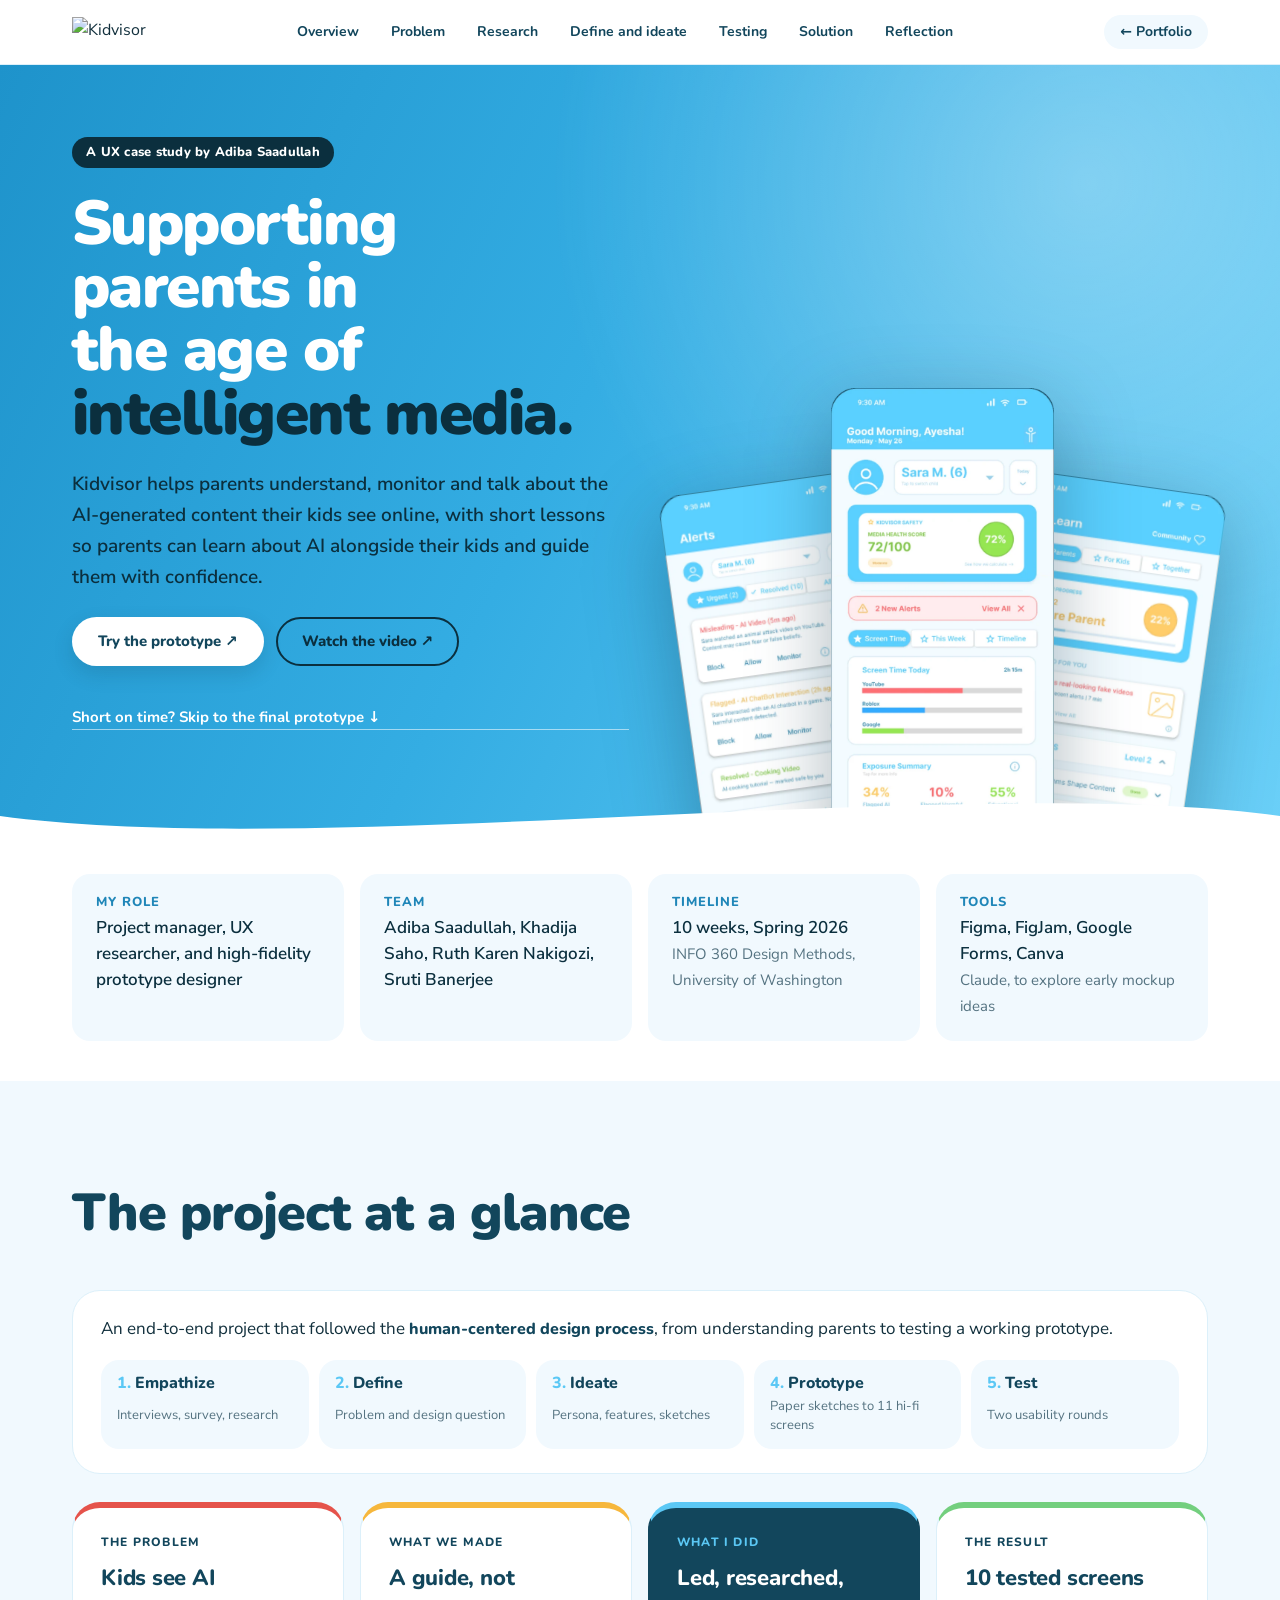
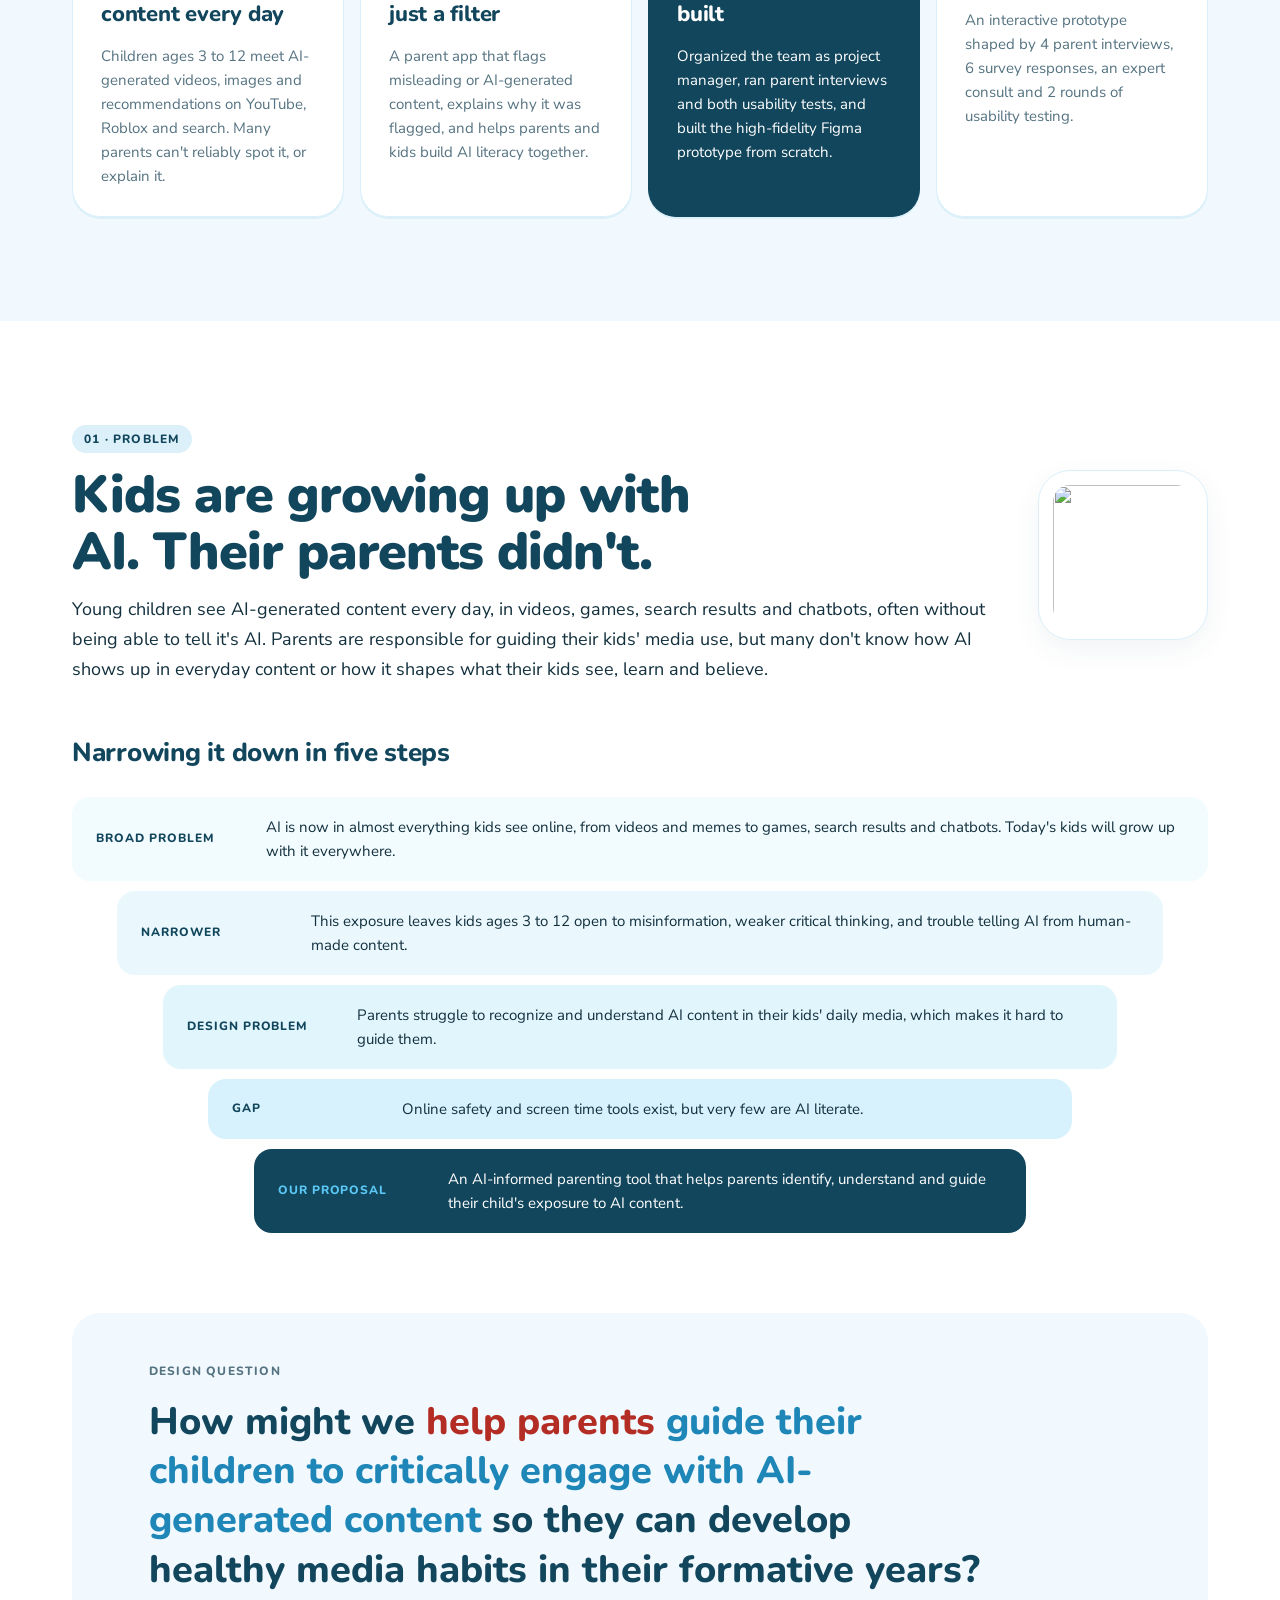
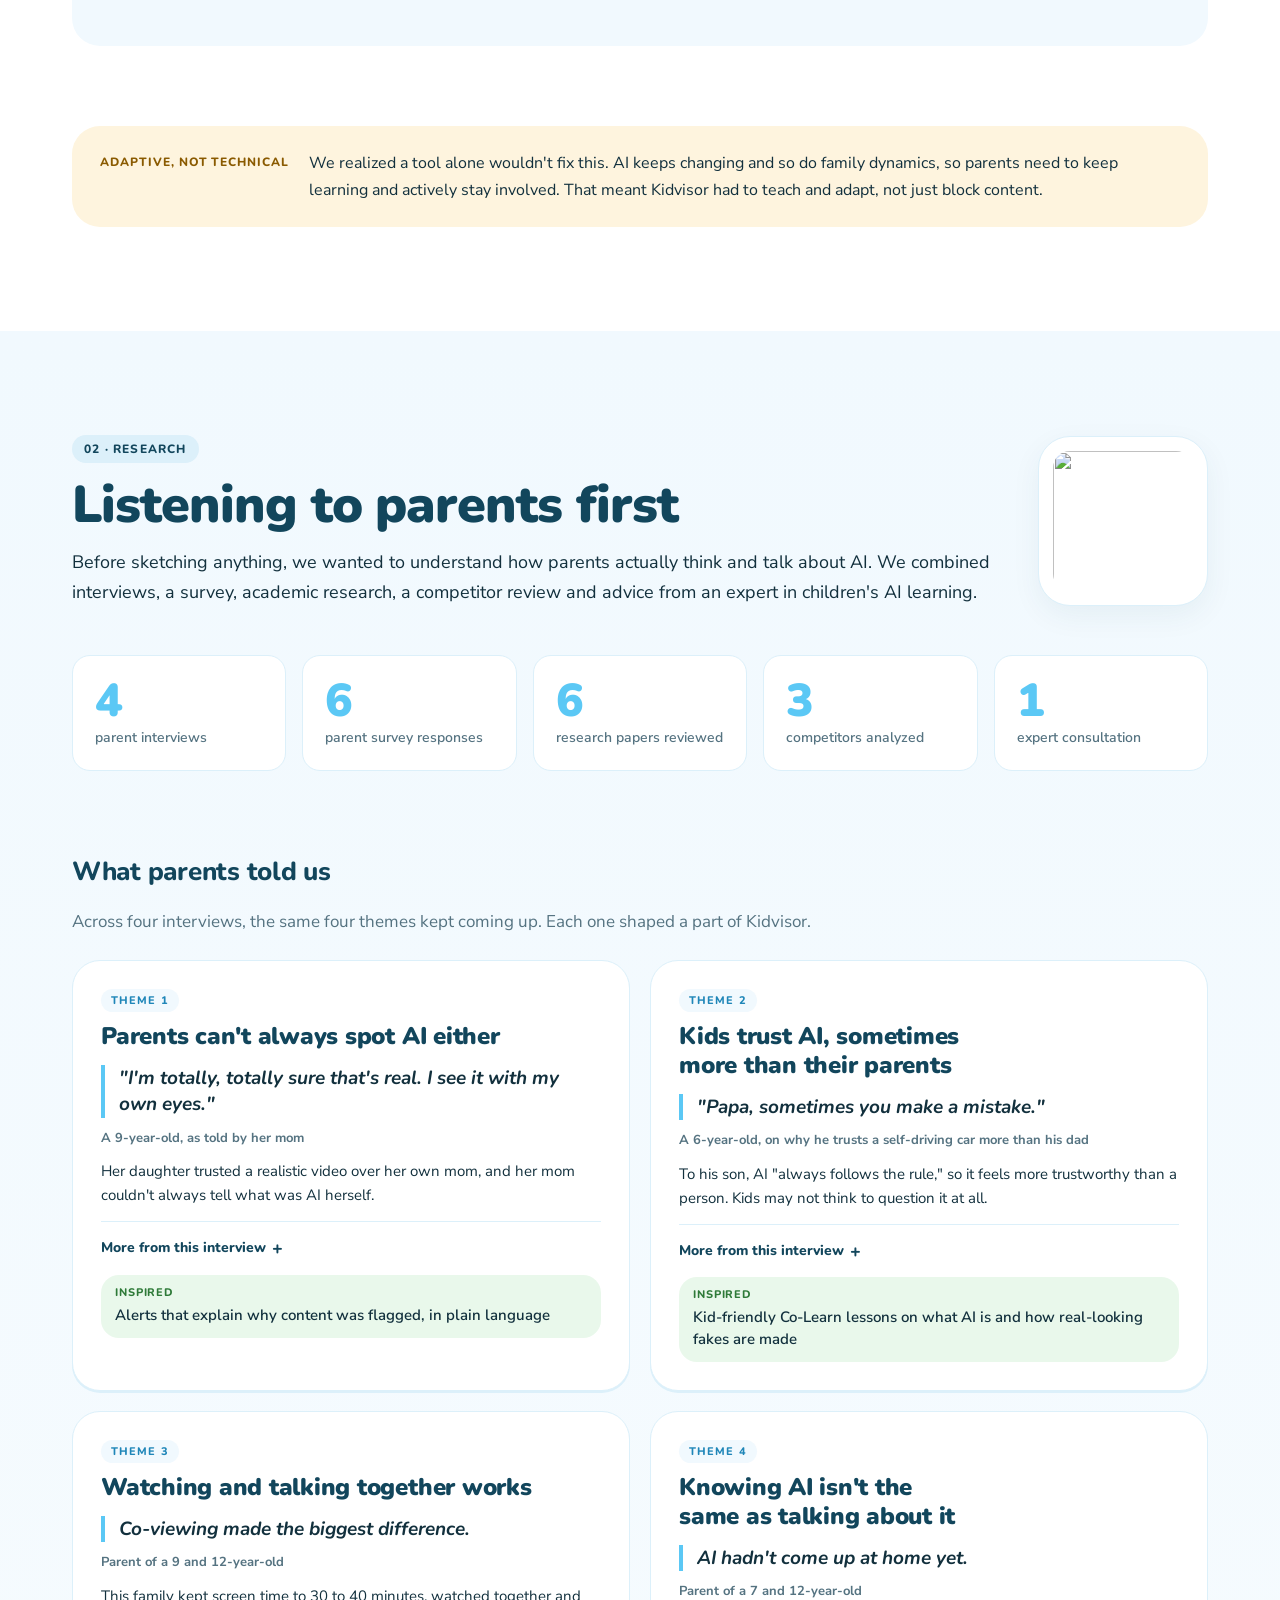
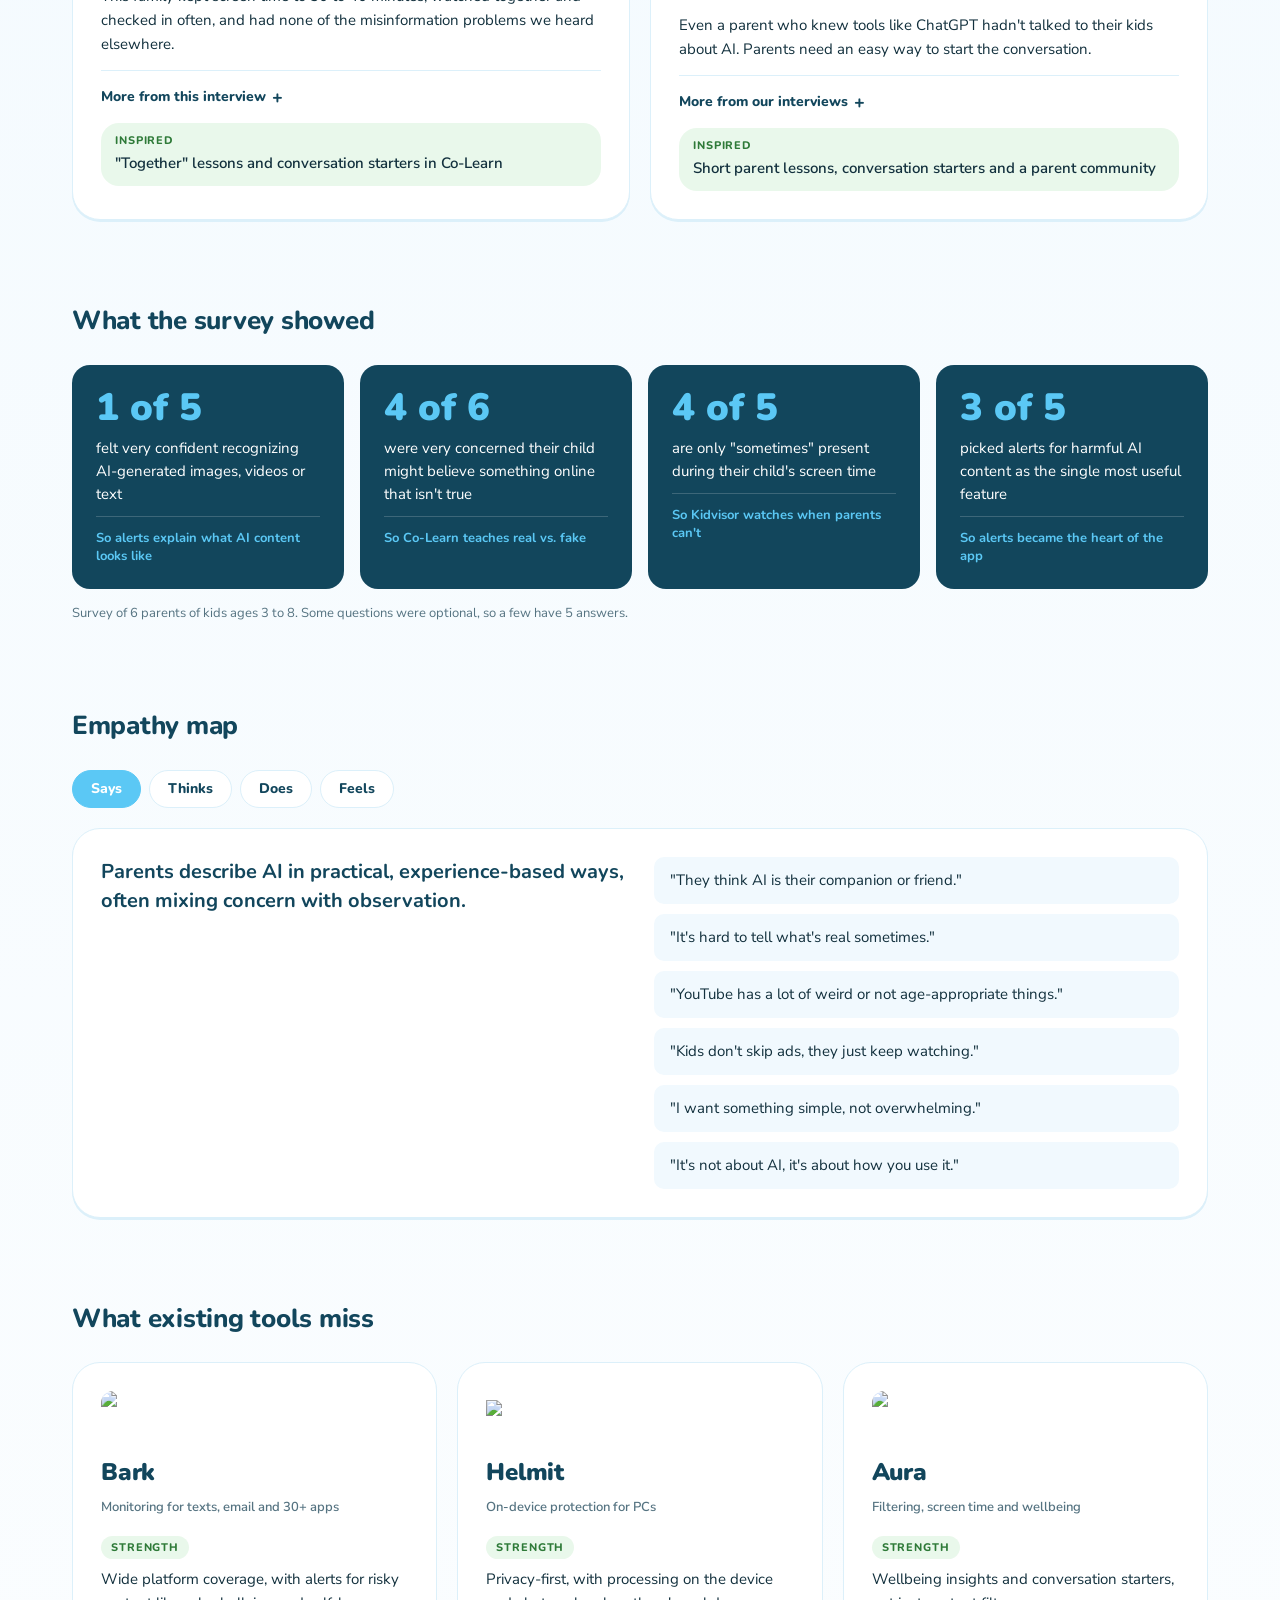
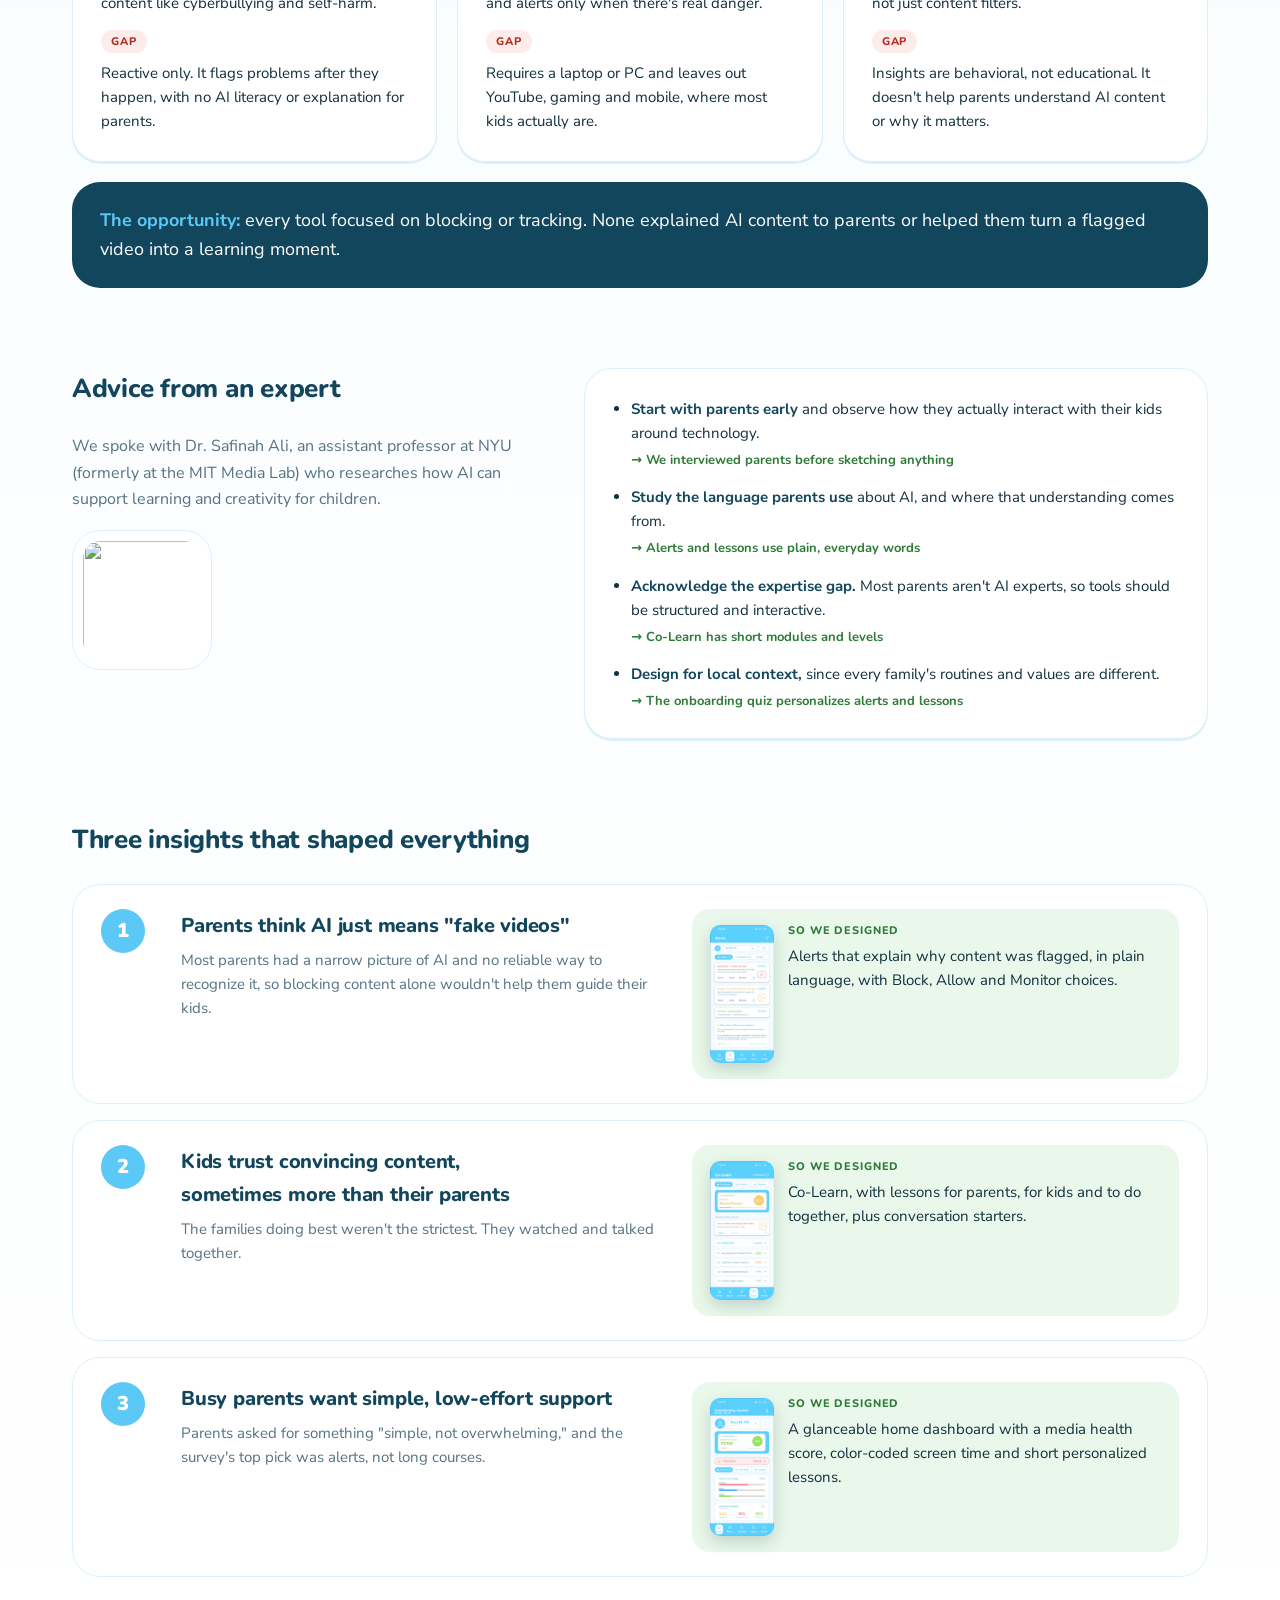
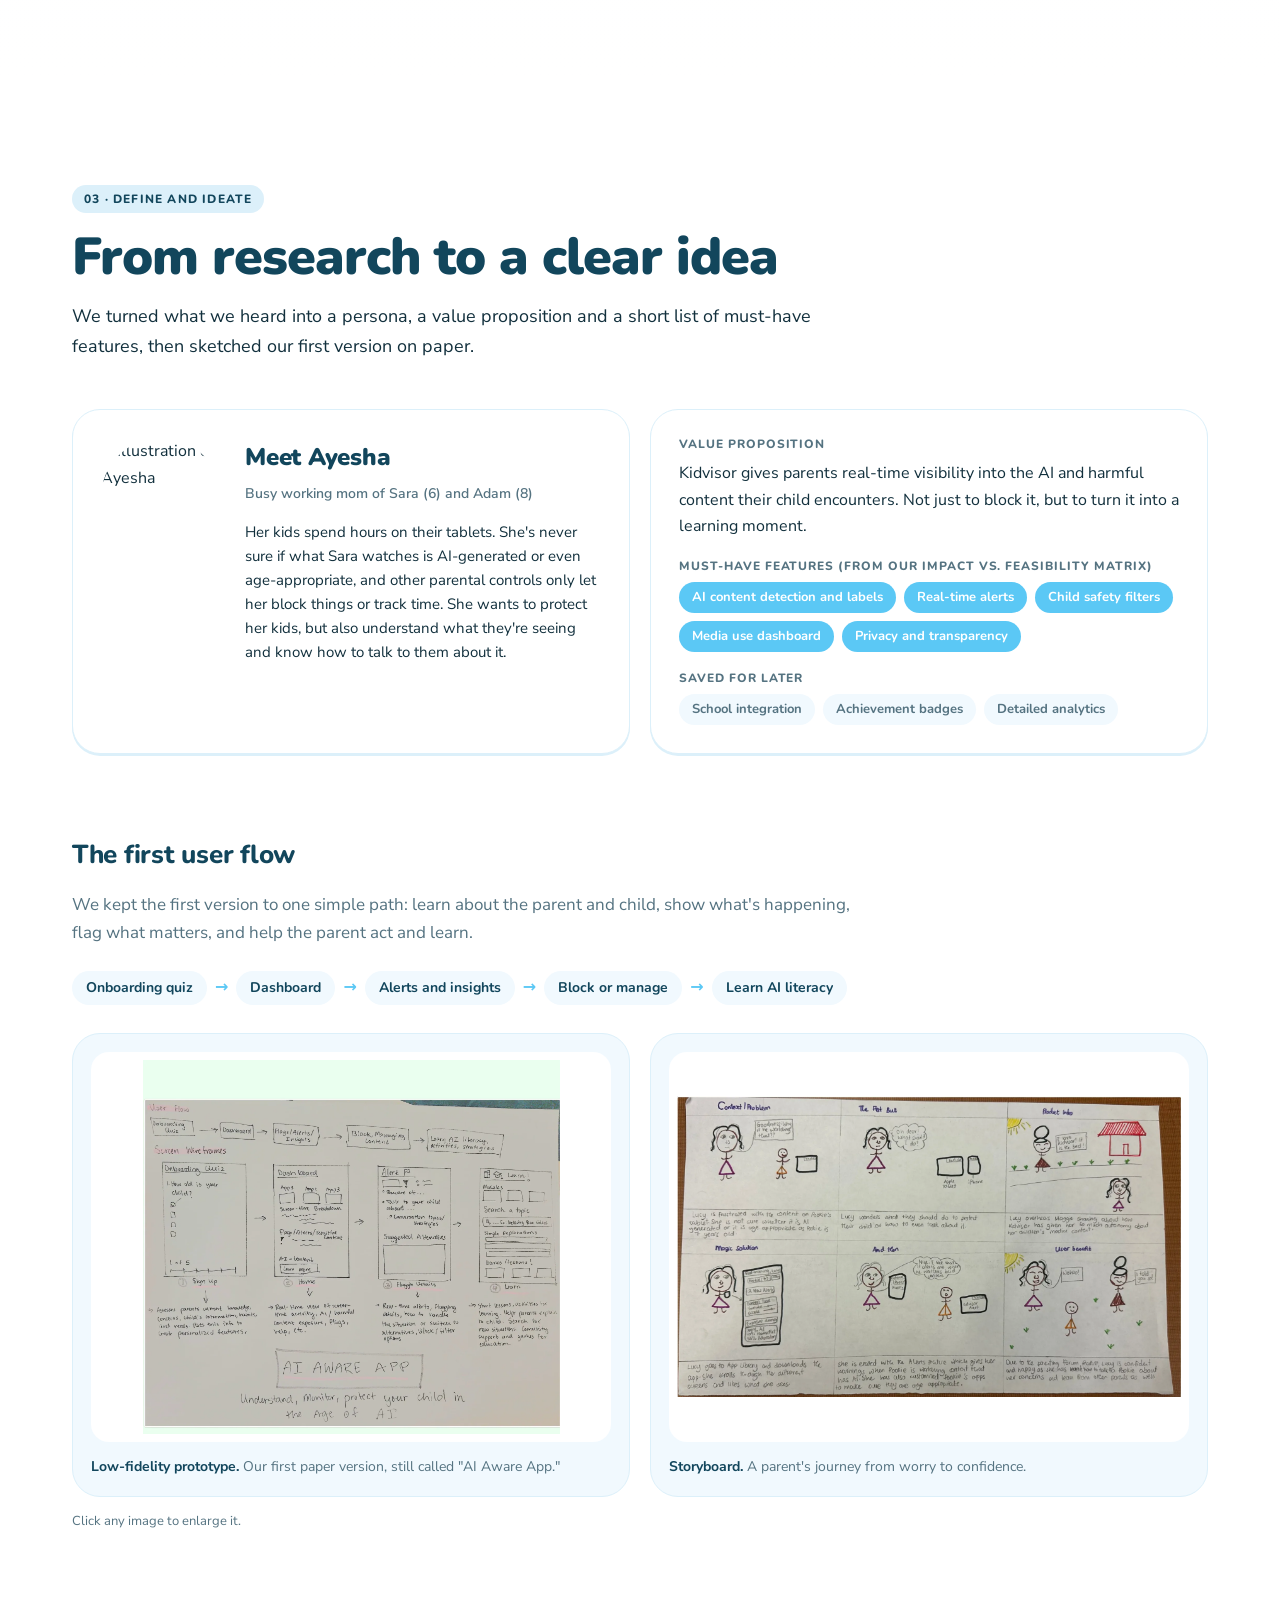
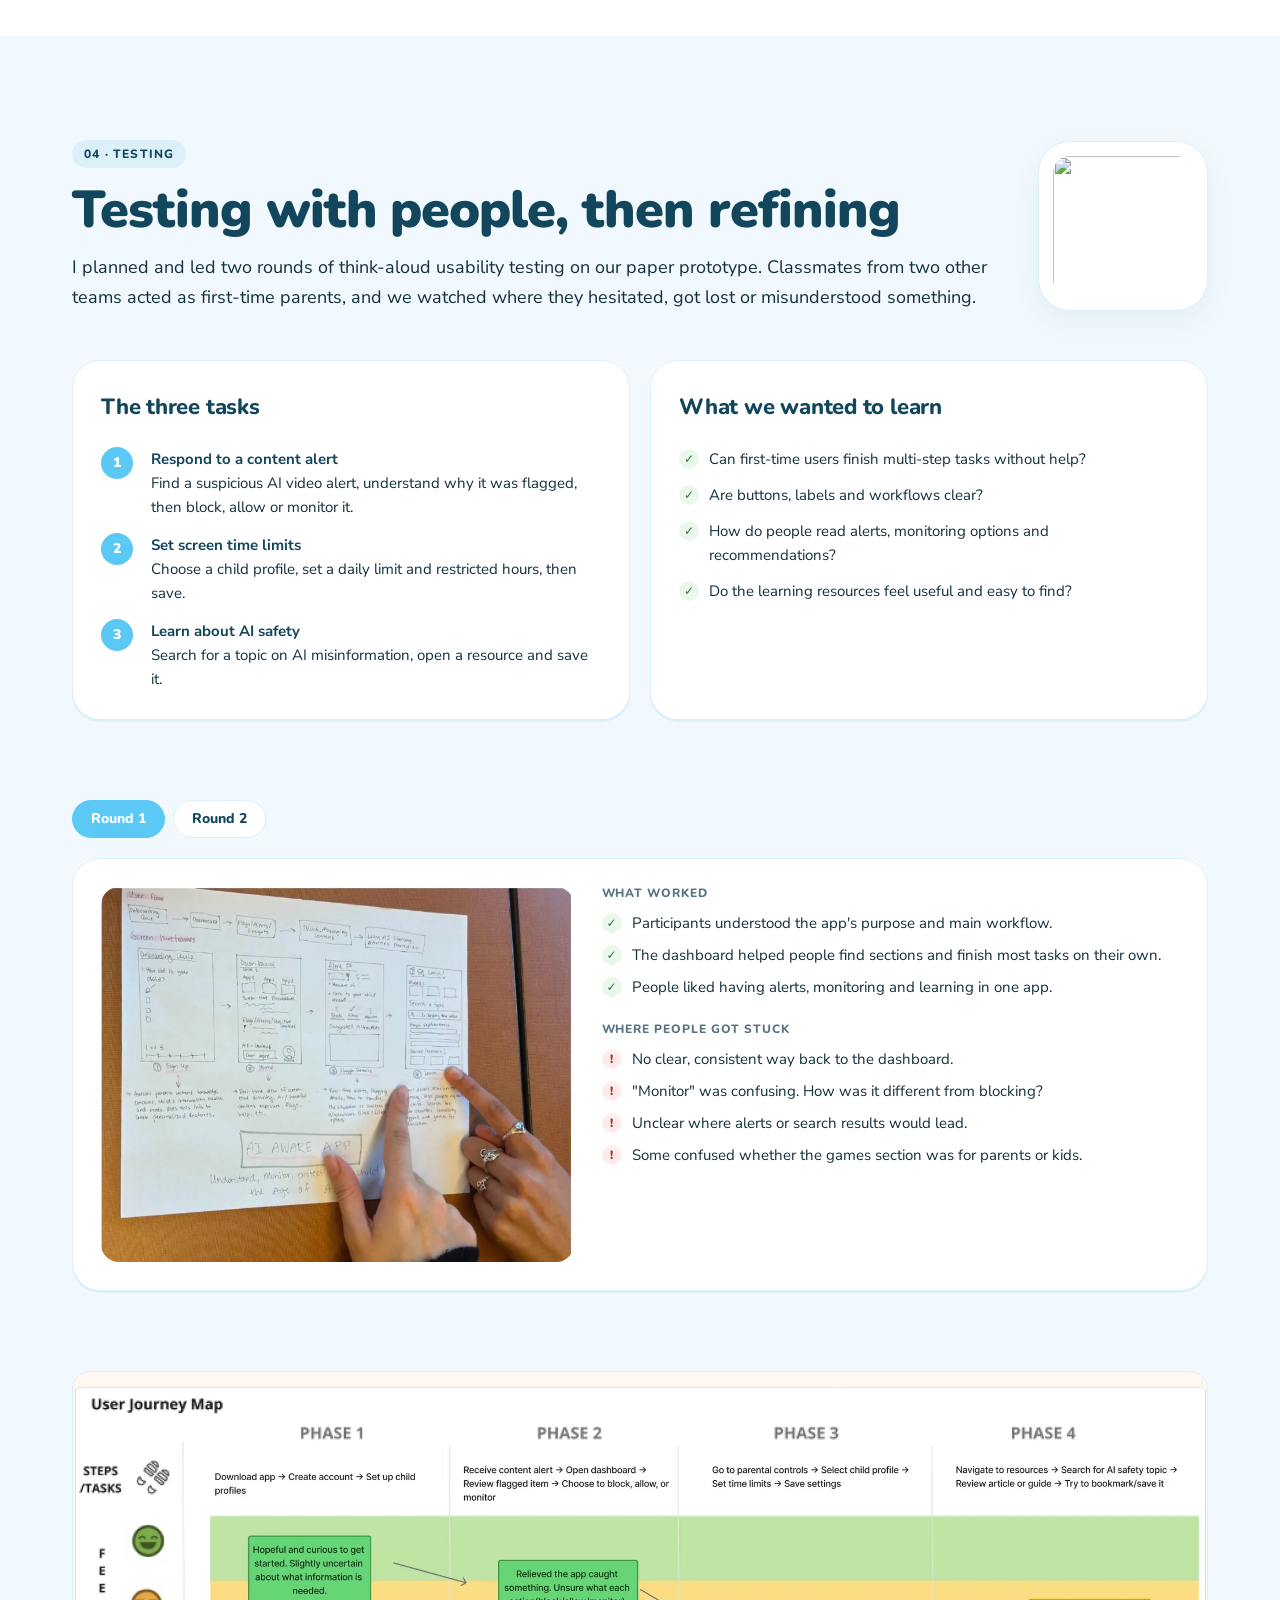
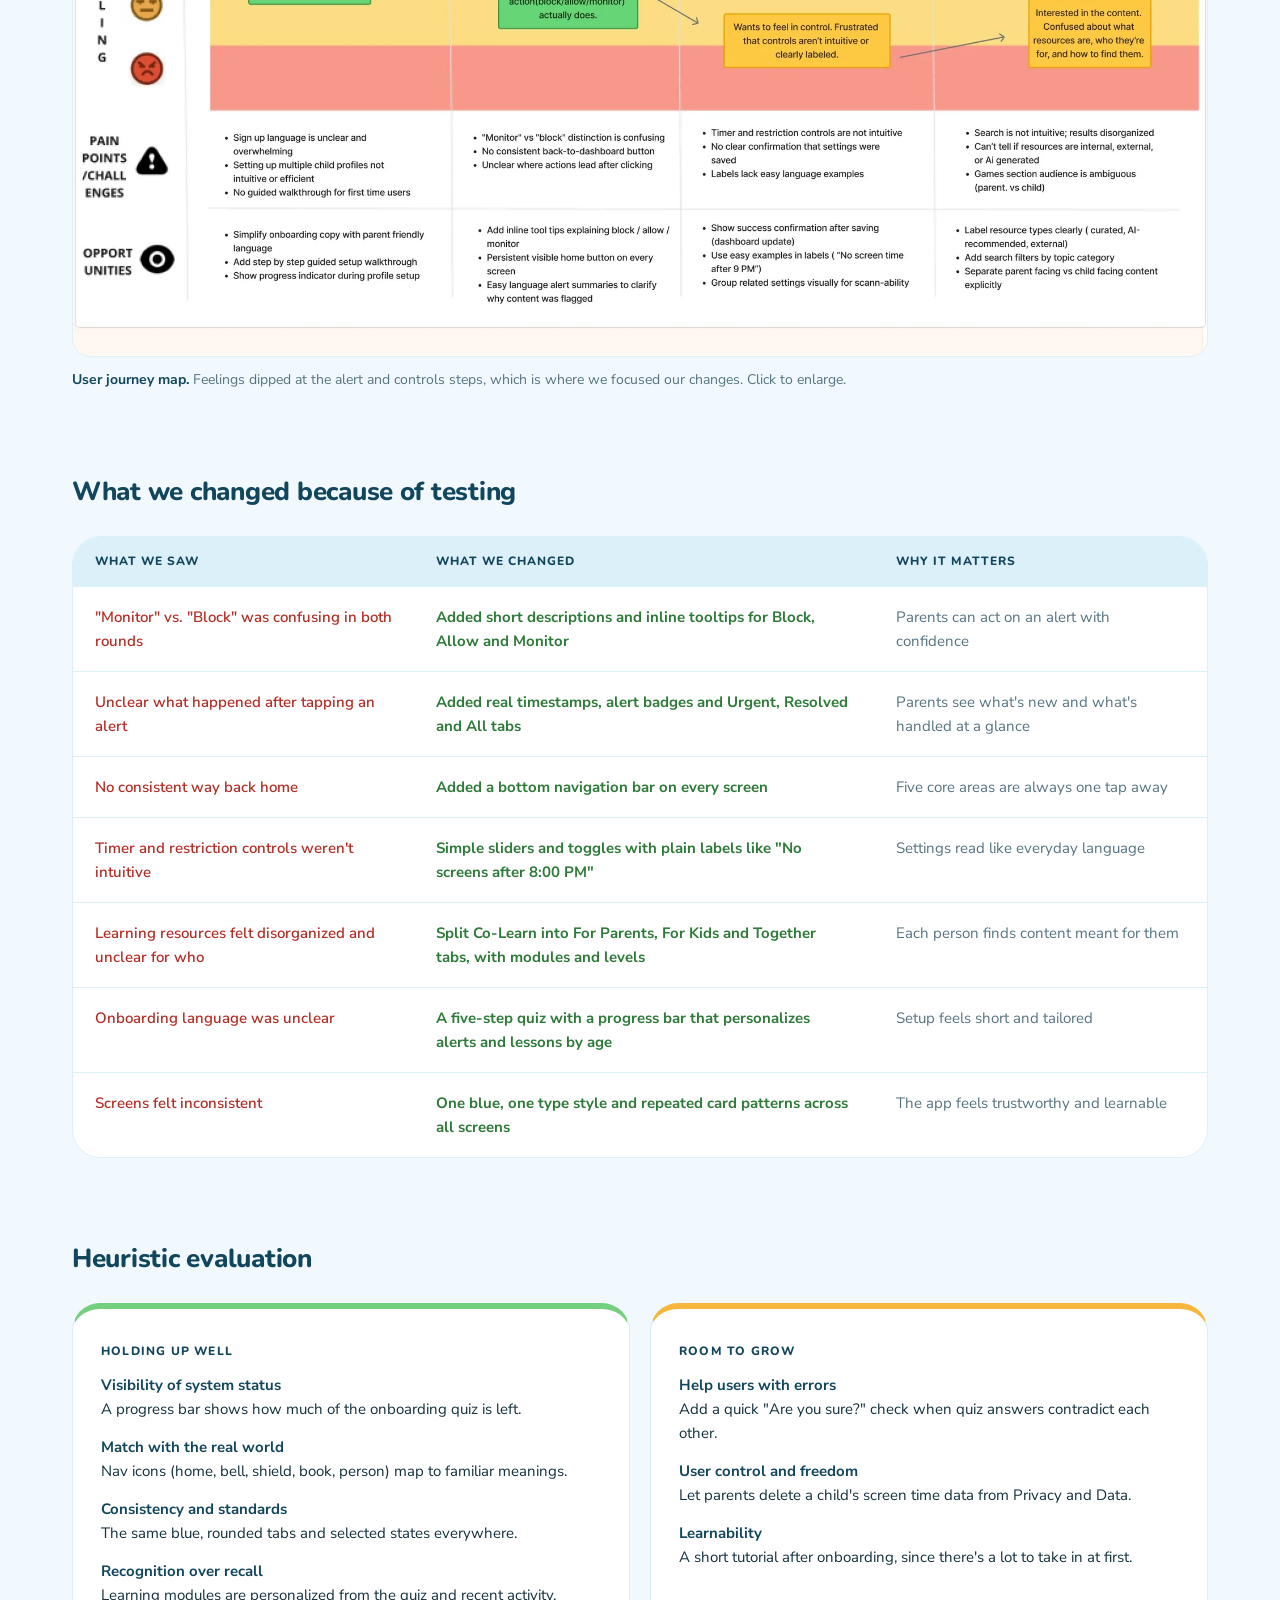
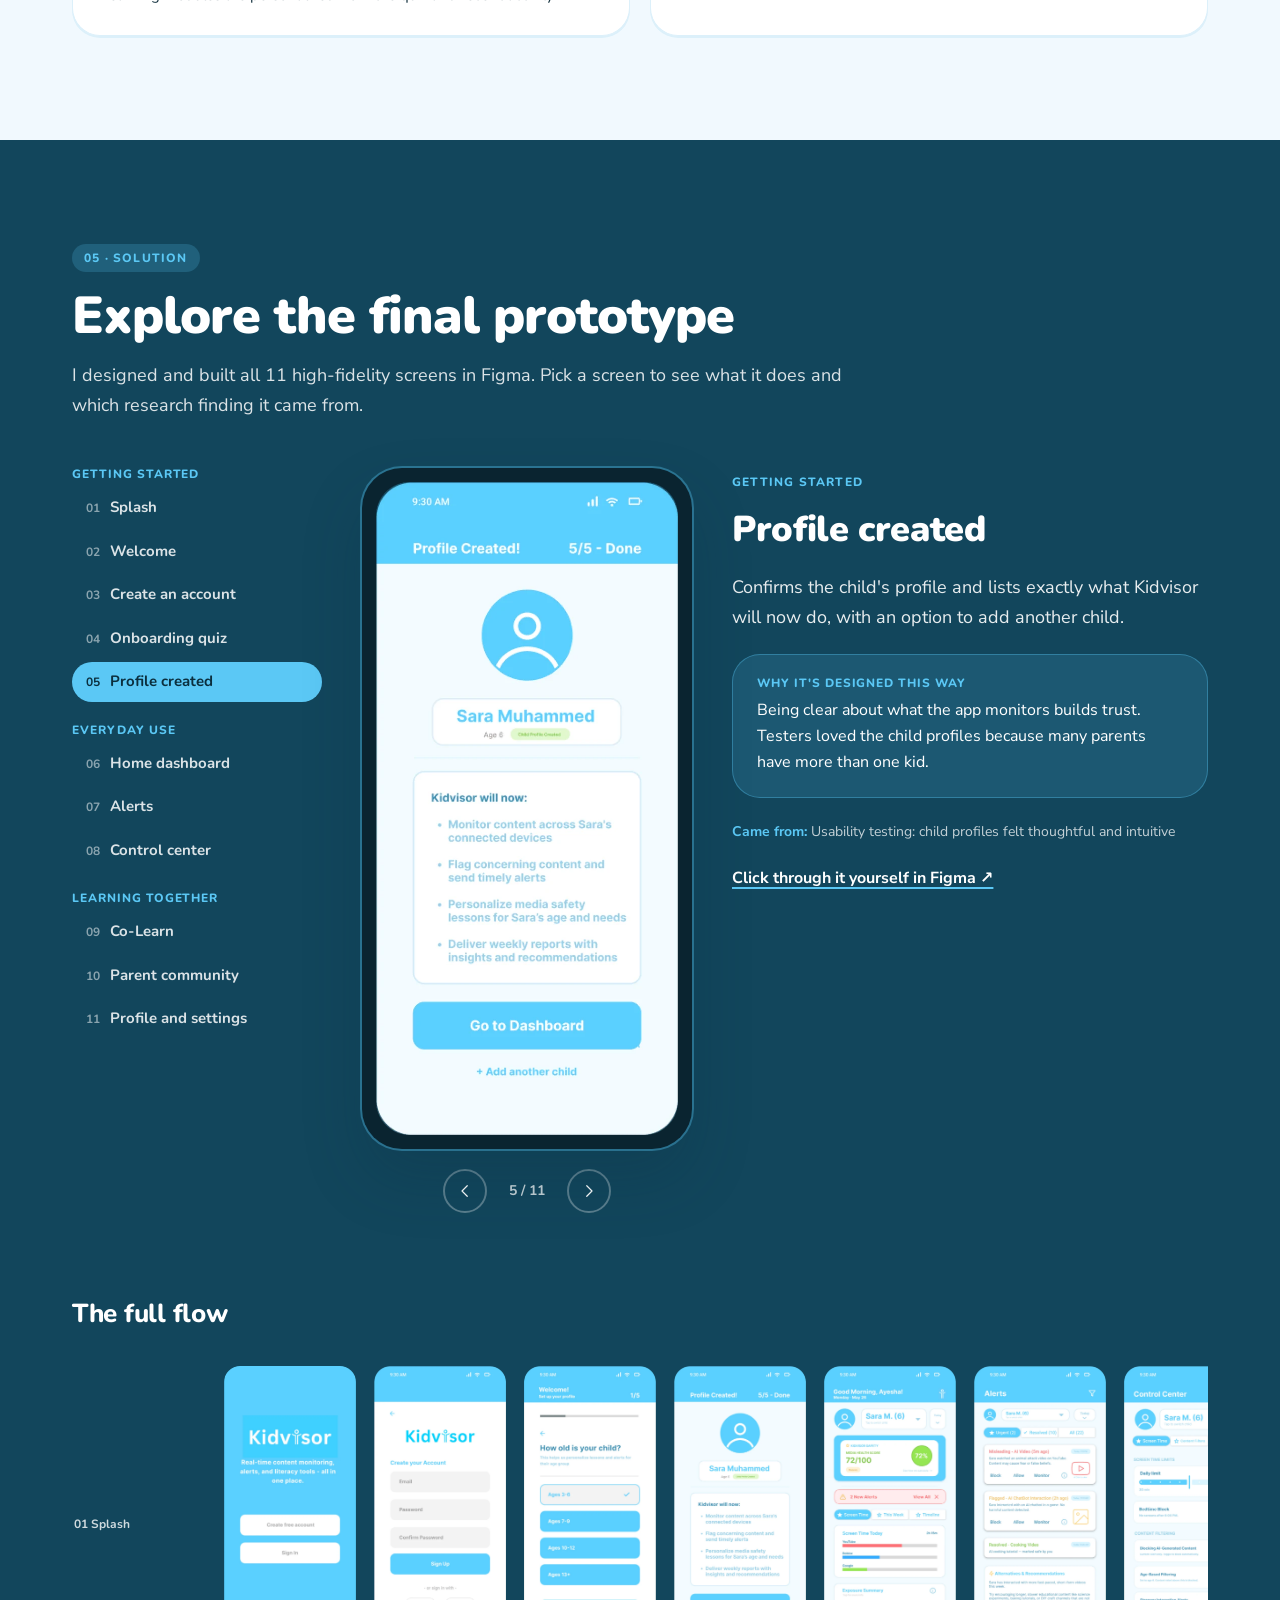
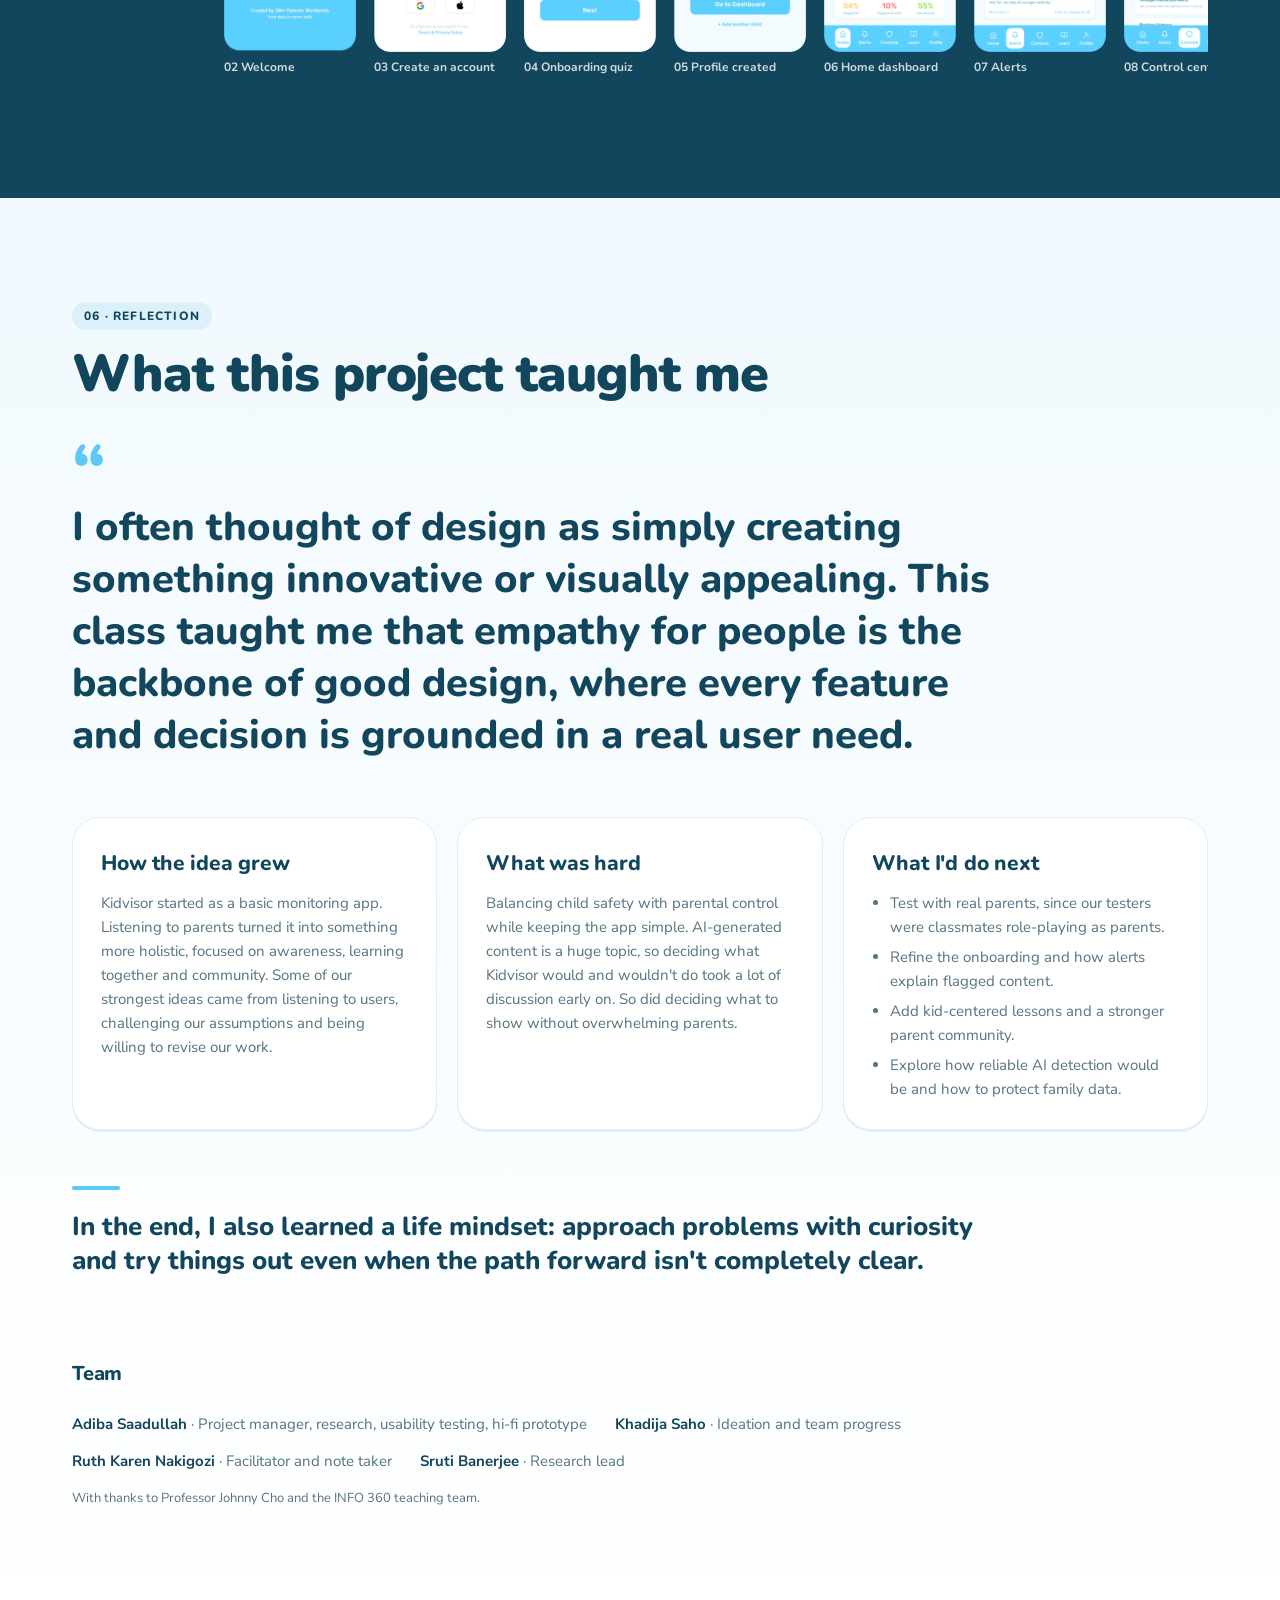
==== commit e7905446: "Add files via upload" ====
--- a/kidvisor/index.html
+++ b/kidvisor/index.html
@@ -3,9 +3,9 @@
 <head>
   <meta charset="utf-8">
   <meta name="viewport" content="width=device-width, initial-scale=1, viewport-fit=cover">
-  <title>KidVisor</title>
+  <title>Kidvisor</title>
   <meta name="claude:viewport-fit-sides" content="cover">
-  <meta name="description" content="KidVisor: a UX case study by Adiba Saadullah on helping parents guide their children through AI-generated content.">
+  <meta name="description" content="Kidvisor: a UX case study by Adiba Saadullah on helping parents guide their children through AI-generated content.">
   <link rel="preconnect" href="https://fonts.googleapis.com">
   <link rel="preconnect" href="https://fonts.gstatic.com" crossorigin>
   <link rel="stylesheet" href="https://fonts.googleapis.com/css2?family=Nunito:ital,wght@0,600;0,700;0,800;0,900;1,700&family=Nunito+Sans:opsz,wght@6..12,400;6..12,600;6..12,700&display=swap">
@@ -15,8 +15,7 @@
 
   <header class="nav">
     <div class="wrap nav-inner">
-      <!-- To use the real logo: <a href="#top" class="logo-link"><img src="images/kidvisor-logo.png" alt="KidVisor" class="logo-img"></a> -->
-      <a href="#top" class="logo-link" aria-label="KidVisor, back to top"><span class="logo">KidVisor</span></a>
+      <a href="#top" class="logo-link" aria-label="Kidvisor, back to top"><img src="images/logo-kidvisor.png" alt="Kidvisor" class="logo-img"></a>
       <nav class="chapters" aria-label="Case study sections">
         <ol>
           <li><a href="#overview">Overview</a></li>
@@ -38,15 +37,16 @@
     <section class="kv-hero" id="top">
       <div class="wrap kv-hero-grid">
         <div class="kv-hero-text">
-          <span class="byline">An end-to-end UX case study by Adiba Saadullah</span>
+          <span class="byline">A UX case study by Adiba Saadullah</span>
           <h1>Supporting parents in the age of <span>intelligent media.</span></h1>
-          <p class="kv-sub">KidVisor helps parents understand, monitor and talk about the AI-generated content their kids see online, with short lessons so parents can learn about AI alongside their kids and guide them with confidence.</p>
+          <p class="kv-sub">Kidvisor helps parents understand, monitor and talk about the AI-generated content their kids see online, with short lessons so parents can learn about AI alongside their kids and guide them with confidence.</p>
           <div class="kv-actions">
             <a class="btn btn-white" href="https://www.figma.com/proto/gJAdakdcy52HbfabrVJKoQ/Kidvisor---AI-Learning-App_INFO-380-Team-22?node-id=2-2&amp;p=f&amp;t=HT3lmZEZk5pfbrjX-1&amp;scaling=scale-down&amp;content-scaling=fixed&amp;page-id=0%3A1&amp;starting-point-node-id=2%3A2" target="_blank" rel="noopener">Try the prototype ↗</a>
             <a class="btn btn-ghost" href="https://www.youtube.com/watch?v=j3AyYcY7vuY" target="_blank" rel="noopener">Watch the video ↗</a>
           </div>
-        </div>
-        <div class="kv-stage" aria-label="Three KidVisor app screens: alerts, home dashboard, and co-learn" role="img">
+          <a class="skip-proto" href="#solution">Short on time? Skip to the final prototype ↓</a>
+        </div>
+        <div class="kv-stage" aria-label="Three Kidvisor app screens: alerts, home dashboard, and co-learn" role="img">
           <img class="p1" src="images/screen-alerts.webp" alt="">
           <img class="p2" src="images/screen-dashboard.webp" alt="">
           <img class="p3" src="images/screen-colearn.webp" alt="">
@@ -70,8 +70,7 @@
     <section class="cs-section tint" id="overview">
       <div class="wrap">
         <div class="cs-head">
-          <span class="chapter-num">At a glance</span>
-          <h2>The whole project at a glance</h2>
+          <h2>The project at a glance</h2>
         </div>
         <div class="process" aria-label="Human-centered design process">
           <p class="process-intro">An end-to-end project that followed the <b>human-centered design process</b>, from understanding parents to testing a working prototype.</p>
@@ -79,7 +78,7 @@
             <li><a href="#research"><b>Empathize</b><span>Interviews, survey, research</span></a></li>
             <li><a href="#problem"><b>Define</b><span>Problem and design question</span></a></li>
             <li><a href="#define"><b>Ideate</b><span>Persona, features, sketches</span></a></li>
-            <li><a href="#solution"><b>Prototype</b><span>Paper sketches to 10 hi-fi screens</span></a></li>
+            <li><a href="#solution"><b>Prototype</b><span>Paper sketches to 11 hi-fi screens</span></a></li>
             <li><a href="#testing"><b>Test</b><span>Two usability rounds</span></a></li>
           </ol>
         </div>
@@ -111,11 +110,11 @@
     <!-- ============ 01 PROBLEM ============ -->
     <section class="cs-section" id="problem">
       <div class="wrap">
-        <div class="cs-head">
+        <div class="cs-head with-art"><div class="cs-head-text">
           <span class="chapter-num">01 · Problem</span>
           <h2>Kids are growing up with AI. Their parents didn't.</h2>
           <p>Young children see AI-generated content every day, in videos, games, search results and chatbots, often without being able to tell it's AI. Parents are responsible for guiding their kids' media use, but many don't know how AI shows up in everyday content or how it shapes what their kids see, learn and believe.</p>
-        </div>
+        </div><img class="head-art" src="images/icon-family.png" alt="" loading="lazy"></div>
 
         <div class="block">
           <h3 class="sub-head">Narrowing it down in five steps</h3>
@@ -137,7 +136,7 @@
 
         <div class="block callout">
           <span class="tagline">Adaptive, not technical</span>
-          <p>We realized a tool alone wouldn't fix this. AI keeps changing and so do family dynamics, so parents need to keep learning and actively stay involved. That meant KidVisor had to teach and adapt, not just block content.</p>
+          <p>We realized a tool alone wouldn't fix this. AI keeps changing and so do family dynamics, so parents need to keep learning and actively stay involved. That meant Kidvisor had to teach and adapt, not just block content.</p>
         </div>
       </div>
     </section>
@@ -145,11 +144,11 @@
     <!-- ============ 02 RESEARCH ============ -->
     <section class="cs-section ice" id="research">
       <div class="wrap">
-        <div class="cs-head">
+        <div class="cs-head with-art"><div class="cs-head-text">
           <span class="chapter-num">02 · Research</span>
           <h2>Listening to parents first</h2>
           <p>Before sketching anything, we wanted to understand how parents actually think and talk about AI. We combined interviews, a survey, academic research, a competitor review and advice from an expert in children's AI learning.</p>
-        </div>
+        </div><img class="head-art" src="images/icon-research.png" alt="" loading="lazy"></div>
 
         <div class="methods">
           <div class="method"><b>4</b><span>parent interviews</span></div>
@@ -162,7 +161,7 @@
         <!-- Interviews -->
         <div class="block">
           <h3 class="sub-head">What parents told us</h3>
-          <p class="sub-lead">Across four interviews, the same four themes kept coming up. Each one shaped a part of KidVisor.</p>
+          <p class="sub-lead">Across four interviews, the same four themes kept coming up. Each one shaped a part of Kidvisor.</p>
           <div class="voices">
             <article class="panel voice">
               <span class="theme-n">Theme 1</span>
@@ -233,7 +232,7 @@
           <div class="stats">
             <div class="stat"><b>1 of 5</b><p>felt very confident recognizing AI-generated images, videos or text</p><span>So alerts explain what AI content looks like</span></div>
             <div class="stat"><b>4 of 6</b><p>were very concerned their child might believe something online that isn't true</p><span>So Co-Learn teaches real vs. fake</span></div>
-            <div class="stat"><b>4 of 5</b><p>are only "sometimes" present during their child's screen time</p><span>So KidVisor watches when parents can't</span></div>
+            <div class="stat"><b>4 of 5</b><p>are only "sometimes" present during their child's screen time</p><span>So Kidvisor watches when parents can't</span></div>
             <div class="stat"><b>3 of 5</b><p>picked alerts for harmful AI content as the single most useful feature</p><span>So alerts became the heart of the app</span></div>
           </div>
           <p class="note">Survey of 6 parents of kids ages 3 to 8. Some questions were optional, so a few have 5 answers.</p>
@@ -273,21 +272,21 @@
           <h3 class="sub-head">What existing tools miss</h3>
           <div class="grid-3">
             <article class="panel comp">
-              <!-- Swap for the real logo: <img class="comp-logo" src="images/logo-bark.png" alt=""> --><span class="comp-logo" style="--lc:#2E6FD8" aria-hidden="true">B</span><div><h3>Bark</h3><span class="kind">Monitoring for texts, email and 30+ apps</span></div>
+              <img class="comp-logo comp-bark" src="images/logo-bark.png" alt="Bark logo"><div><h3>Bark</h3><span class="kind">Monitoring for texts, email and 30+ apps</span></div>
               <dl>
                 <div><dt class="good">Strength</dt><dd>Wide platform coverage, with alerts for risky content like cyberbullying and self-harm.</dd></div>
                 <div><dt class="gap">Gap</dt><dd>Reactive only. It flags problems after they happen, with no AI literacy or explanation for parents.</dd></div>
               </dl>
             </article>
             <article class="panel comp">
-              <!-- Swap for the real logo: <img class="comp-logo" src="images/logo-helmit.png" alt=""> --><span class="comp-logo" style="--lc:#1C9C8A" aria-hidden="true">H</span><div><h3>Helmit</h3><span class="kind">On-device protection for PCs</span></div>
+              <img class="comp-logo comp-helmit" src="images/logo-helmit.png" alt="Helmit logo"><div><h3>Helmit</h3><span class="kind">On-device protection for PCs</span></div>
               <dl>
                 <div><dt class="good">Strength</dt><dd>Privacy-first, with processing on the device and alerts only when there's real danger.</dd></div>
                 <div><dt class="gap">Gap</dt><dd>Requires a laptop or PC and leaves out YouTube, gaming and mobile, where most kids actually are.</dd></div>
               </dl>
             </article>
             <article class="panel comp">
-              <!-- Swap for the real logo: <img class="comp-logo" src="images/logo-aura.png" alt=""> --><span class="comp-logo" style="--lc:#6B4BD8" aria-hidden="true">A</span><div><h3>Aura</h3><span class="kind">Filtering, screen time and wellbeing</span></div>
+              <img class="comp-logo comp-aura" src="images/logo-aura.png" alt="Aura logo"><div><h3>Aura</h3><span class="kind">Filtering, screen time and wellbeing</span></div>
               <dl>
                 <div><dt class="good">Strength</dt><dd>Wellbeing insights and conversation starters, not just content filters.</dd></div>
                 <div><dt class="gap">Gap</dt><dd>Insights are behavioral, not educational. It doesn't help parents understand AI content or why it matters.</dd></div>
@@ -302,6 +301,7 @@
           <div>
             <h3 class="sub-head">Advice from an expert</h3>
             <p class="muted">We spoke with Dr. Safinah Ali, an assistant professor at NYU (formerly at the MIT Media Lab) who researches how AI can support learning and creativity for children.</p>
+            <img class="expert-art" src="images/icon-expert.png" alt="" loading="lazy">
           </div>
           <div class="panel">
             <ul>
@@ -348,20 +348,7 @@
 
         <div class="grid-2">
           <article class="panel persona">
-            <svg class="persona-art" viewBox="0 0 160 160" role="img" aria-label="Illustration of Ayesha holding a tablet">
-              <circle cx="80" cy="80" r="80" fill="#DCF0FA"/>
-              <path d="M30 160c4-34 24-52 50-52s46 18 50 52z" fill="#1E93CB"/>
-              <path d="M58 112l22 18 22-18" fill="none" stroke="#fff" stroke-width="4" stroke-linecap="round" stroke-linejoin="round"/>
-              <rect x="72" y="88" width="16" height="22" rx="6" fill="#C98E6B"/>
-              <path d="M46 70c0-24 15-40 34-40s34 16 34 40c0 10-3 18-6 24l-6-18H58l-6 18c-3-6-6-14-6-24z" fill="#3A2418"/>
-              <ellipse cx="80" cy="70" rx="23" ry="27" fill="#D9A07D"/>
-              <path d="M56 62c6-14 16-20 28-20 10 0 18 6 21 14-10 2-24-2-34-10-4 8-9 13-15 16z" fill="#3A2418"/>
-              <circle cx="71" cy="72" r="2.6" fill="#2A1A10"/><circle cx="89" cy="72" r="2.6" fill="#2A1A10"/>
-              <path d="M73 84c4 4 10 4 14 0" fill="none" stroke="#2A1A10" stroke-width="2.4" stroke-linecap="round"/>
-              <circle cx="64" cy="81" r="4" fill="#E98B8B" opacity=".45"/><circle cx="96" cy="81" r="4" fill="#E98B8B" opacity=".45"/>
-              <rect x="92" y="114" width="38" height="28" rx="5" fill="#0B2F3E" transform="rotate(-10 111 128)"/>
-              <rect x="96" y="118" width="30" height="20" rx="3" fill="#5BC8F5" transform="rotate(-10 111 128)"/>
-            </svg>
+            <img class="persona-art" src="images/persona-ayesha.png" alt="Illustration of Ayesha">
             <div>
               <h3>Meet Ayesha</h3>
               <p class="meta">Busy working mom of Sara (6) and Adam (8)</p>
@@ -371,7 +358,7 @@
           <article class="panel priority">
             <div>
               <h4>Value proposition</h4>
-              <p>KidVisor gives parents real-time visibility into the AI and harmful content their child encounters. Not just to block it, but to turn it into a learning moment.</p>
+              <p>Kidvisor gives parents real-time visibility into the AI and harmful content their child encounters. Not just to block it, but to turn it into a learning moment.</p>
             </div>
             <div>
               <h4>Must-have features (from our impact vs. feasibility matrix)</h4>
@@ -418,11 +405,11 @@
     <!-- ============ 04 TESTING ============ -->
     <section class="cs-section tint" id="testing">
       <div class="wrap">
-        <div class="cs-head">
+        <div class="cs-head with-art"><div class="cs-head-text">
           <span class="chapter-num">04 · Testing</span>
           <h2>Testing with people, then refining</h2>
           <p>I planned and led two rounds of think-aloud usability testing on our paper prototype. Classmates from two other teams acted as first-time parents, and we watched where they hesitated, got lost or misunderstood something.</p>
-        </div>
+        </div><img class="head-art" src="images/icon-testing.png" alt="" loading="lazy"></div>
 
         <div class="grid-2">
           <div class="panel">
@@ -544,7 +531,7 @@
         <div class="cs-head">
           <span class="chapter-num">05 · Solution</span>
           <h2>Explore the final prototype</h2>
-          <p>I designed and built all 10 high-fidelity screens in Figma. Pick a screen to see what it does and which research finding it came from.</p>
+          <p>I designed and built all 11 high-fidelity screens in Figma. Pick a screen to see what it does and which research finding it came from.</p>
         </div>
 
         <div class="explorer">
@@ -588,11 +575,11 @@
         <div class="reflect-grid">
           <article class="panel">
             <h3>How the idea grew</h3>
-            <p>KidVisor started as a basic monitoring app. Listening to parents turned it into something more holistic, focused on awareness, learning together and community. Some of our strongest ideas came from listening to users, challenging our assumptions and being willing to revise our work.</p>
+            <p>Kidvisor started as a basic monitoring app. Listening to parents turned it into something more holistic, focused on awareness, learning together and community. Some of our strongest ideas came from listening to users, challenging our assumptions and being willing to revise our work.</p>
           </article>
           <article class="panel">
             <h3>What was hard</h3>
-            <p>Balancing child safety with parental control while keeping the app simple. AI-generated content is a huge topic, so deciding what KidVisor would and wouldn't do took a lot of discussion early on. So did deciding what to show without overwhelming parents.</p>
+            <p>Balancing child safety with parental control while keeping the app simple. AI-generated content is a huge topic, so deciding what Kidvisor would and wouldn't do took a lot of discussion early on. So did deciding what to show without overwhelming parents.</p>
           </article>
           <article class="panel">
             <h3>What I'd do next</h3>
@@ -622,11 +609,12 @@
 
     <!-- ============ END ============ -->
     <section class="next-band">
+      <img class="end-icon" src="images/kid-icon-white.png" alt="" aria-hidden="true">
       <div class="wrap">
         <div class="next-text">
-          <span class="logo logo-lg">KidVisor</span>
+          <img class="end-logo" src="images/logo-wordmark-white.png" alt="Kidvisor">
           <h2>Thanks for reading.</h2>
-          <p>KidVisor was designed by Team 22 in INFO 360 at the University of Washington. This case study was written and built by Adiba Saadullah.</p>
+          <p>Kidvisor was designed by Team 22 in INFO 360 at the University of Washington. This case study was written and built by Adiba Saadullah.</p>
         </div>
         <div class="kv-actions">
           <a class="btn btn-white" href="../index.html#work">See more of Adiba's work →</a>
--- a/kidvisor/styles.css
+++ b/kidvisor/styles.css
@@ -671,3 +671,33 @@
   .sketch-grid { grid-template-columns: 1fr; }
   .insight-row .so { grid-column: 1 / -1; }
 }
+
+/* ---------- v3: real logos, icons and art ---------- */
+.logo-img { height: 30px; width: auto; display: block; }
+.skip-proto { display: inline-block; margin-top: 18px; font: 700 15px/1.3 var(--font-display); color: var(--white); opacity: .92; text-decoration: none; border-bottom: 1.5px solid rgba(255,255,255,.55); padding-bottom: 2px; transition: opacity .2s; }
+.skip-proto:hover { opacity: 1; border-bottom-color: #fff; }
+
+.cs-head.with-art { display: grid; grid-template-columns: 1fr 170px; gap: 40px; align-items: center; max-width: none; }
+.cs-head-text { display: flex; flex-direction: column; gap: 14px; min-width: 0; }
+.head-art { width: 170px; height: 170px; object-fit: contain; padding: 14px; border-radius: 32px; background: var(--white); border: 1.5px solid var(--mist); box-shadow: 0 10px 30px rgba(18,70,92,.06); }
+.expert-art { width: 140px; height: 140px; object-fit: contain; margin-top: 18px; padding: 10px; border-radius: 28px; background: var(--white); border: 1.5px solid var(--mist); }
+
+.comp-logo { width: auto !important; height: 48px !important; border-radius: 12px; }
+img.comp-logo { background: transparent; border: 0; padding: 0; }
+img.comp-helmit { height: 30px !important; border-radius: 0; margin-block: 9px; }
+img.comp-bark, img.comp-aura { width: 48px !important; }
+
+.persona-art { width: 120px; height: 120px; object-fit: contain; border-radius: 50%; }
+
+.next-band { position: relative; overflow: hidden; }
+.end-logo { height: 46px; width: auto; display: block; margin-bottom: 6px; }
+.end-icon { position: absolute; right: -40px; bottom: -60px; height: 420px; width: auto; opacity: .14; pointer-events: none; transform: rotate(-8deg); }
+.next-band .wrap { position: relative; z-index: 1; }
+
+@media (max-width: 760px) {
+  .cs-head.with-art { grid-template-columns: 1fr; gap: 20px; }
+  .head-art { width: 110px; height: 110px; order: -1; border-radius: 24px; }
+  .end-icon { height: 260px; }
+  .logo-img { height: 26px; }
+}
+.cs-head-text > .chapter-num { align-self: flex-start; }
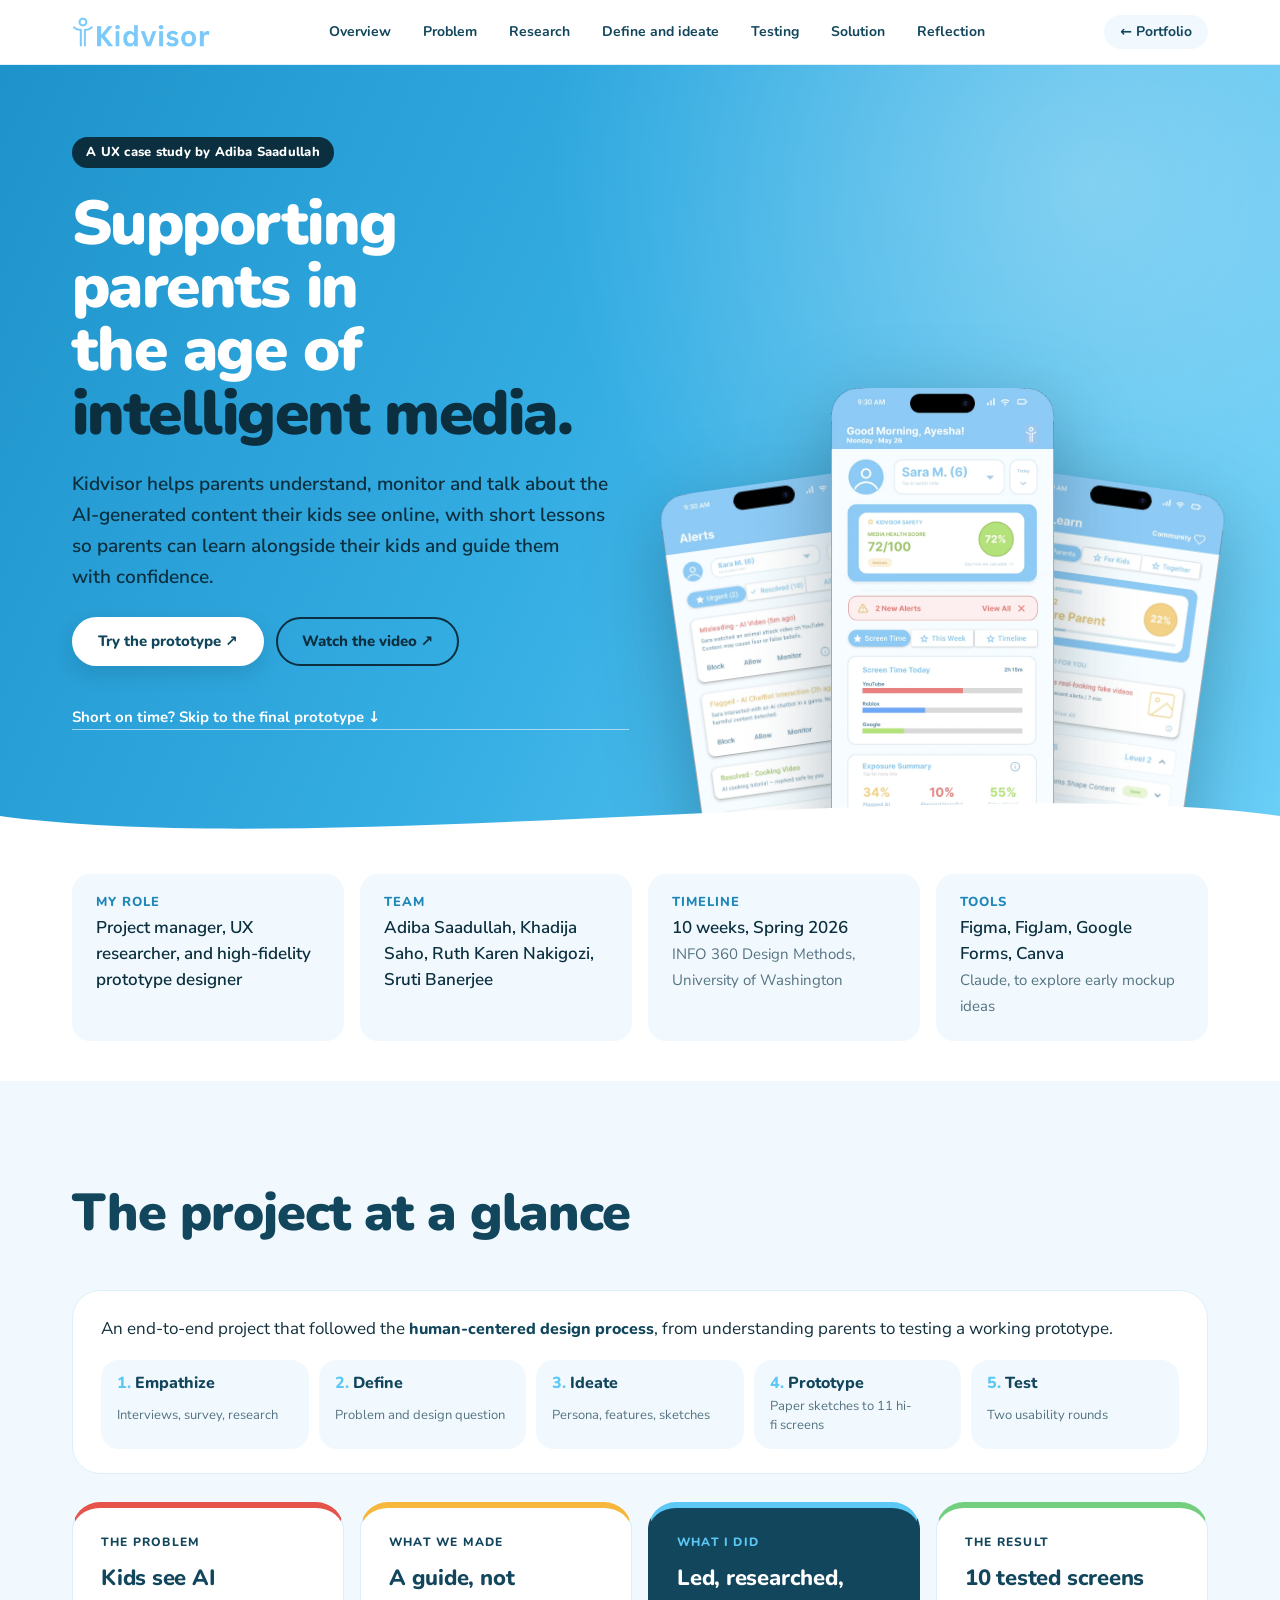
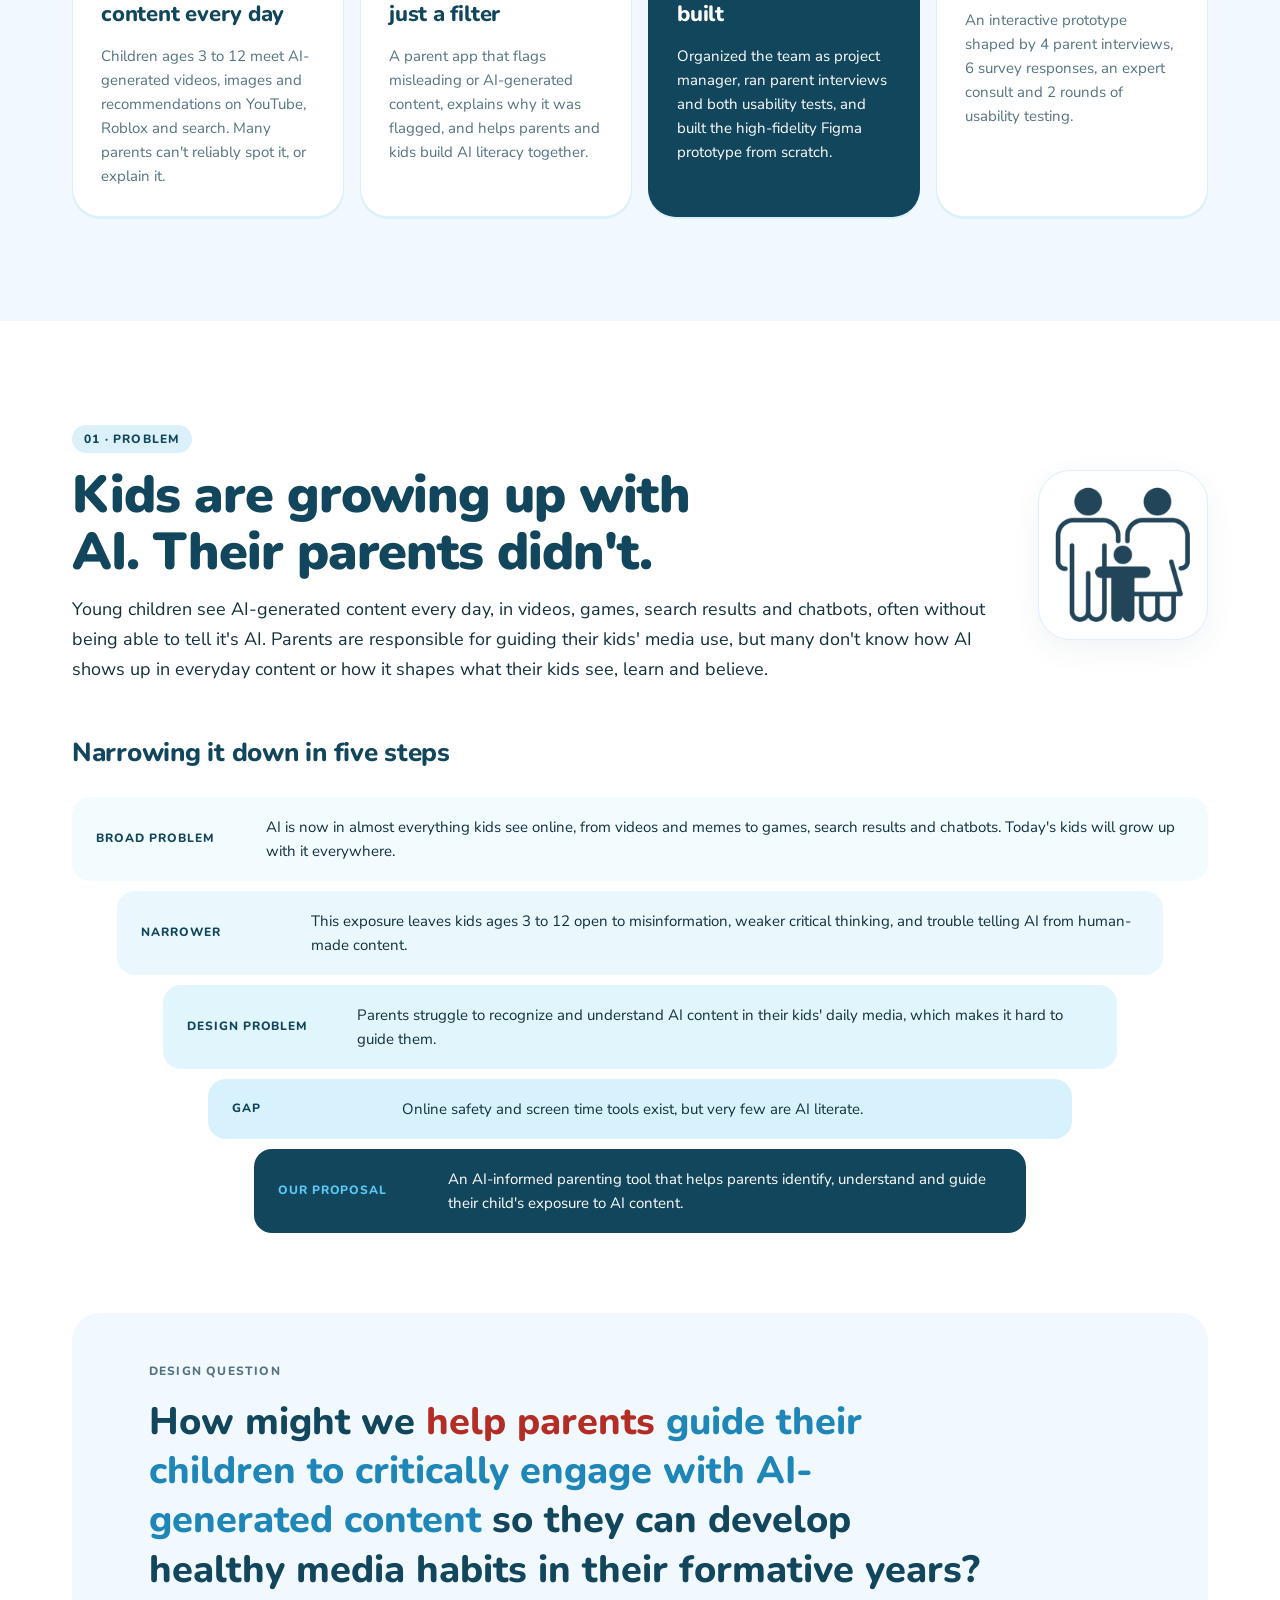
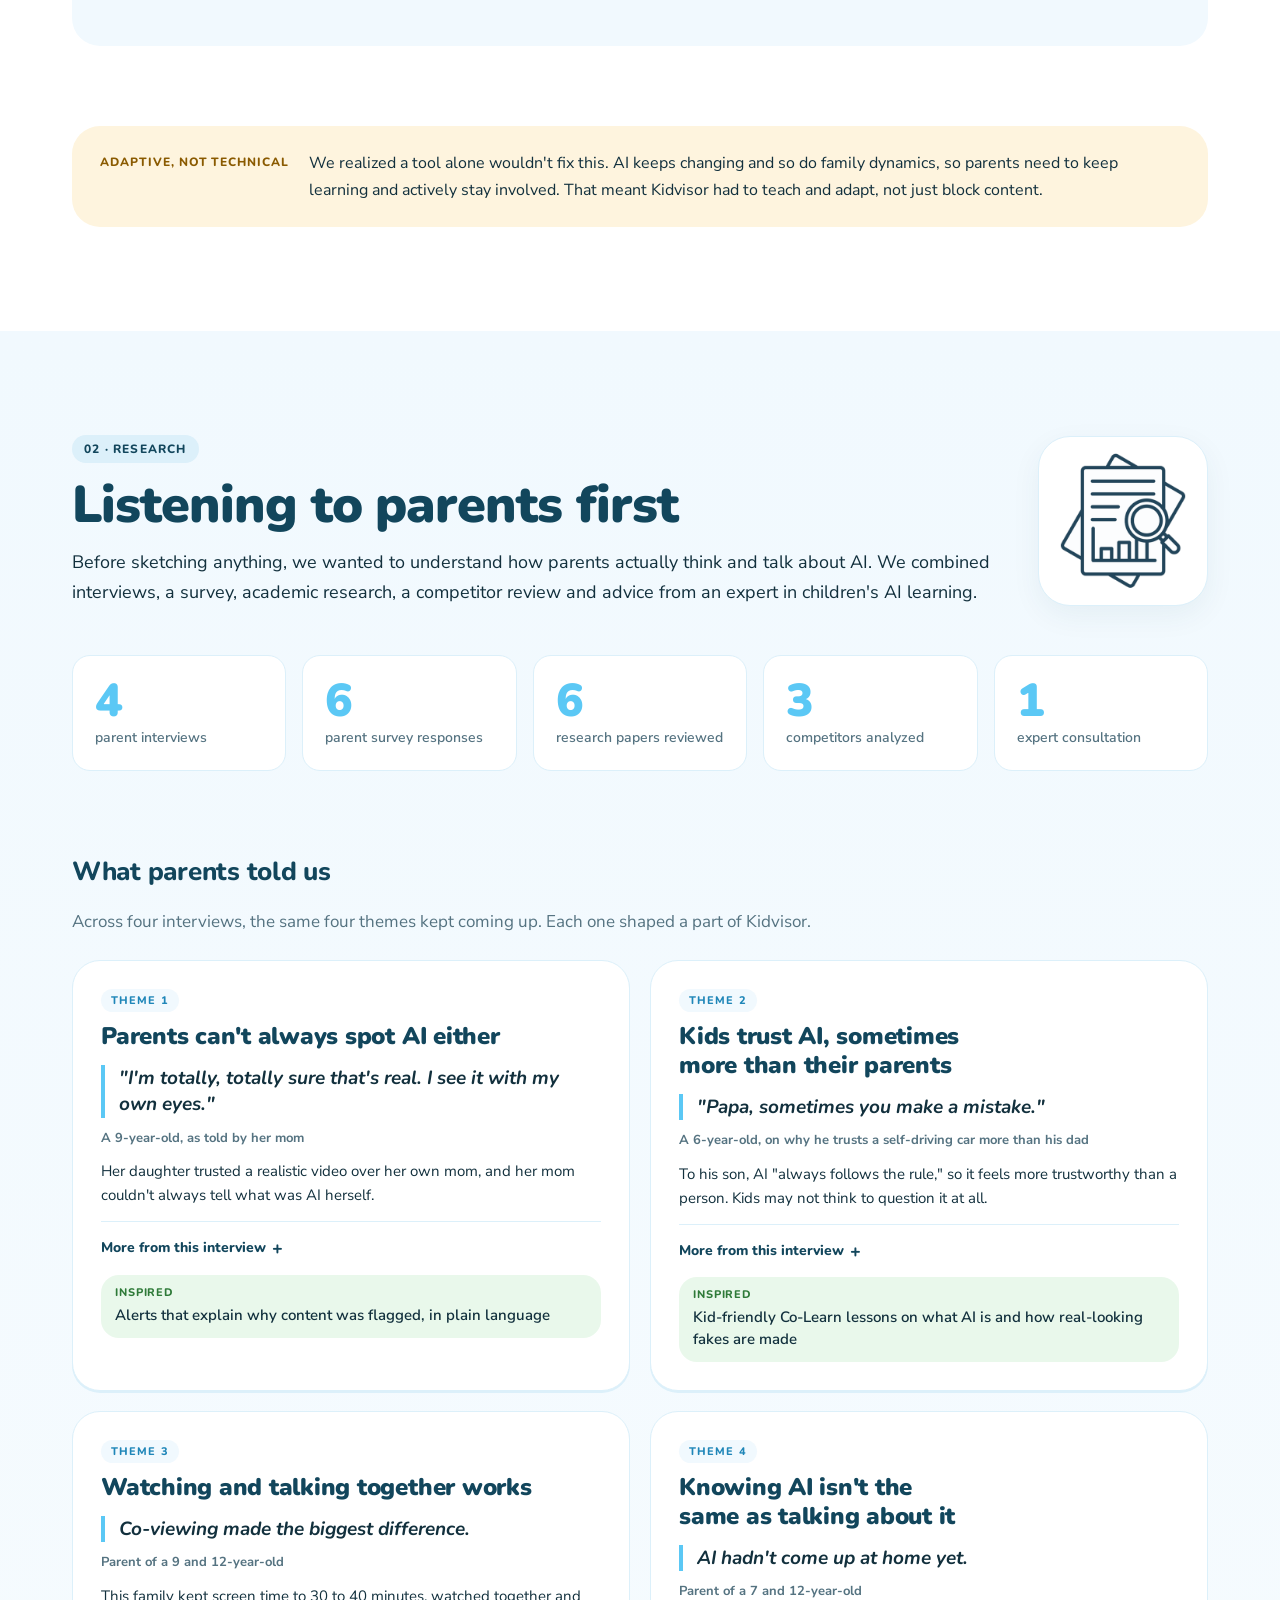
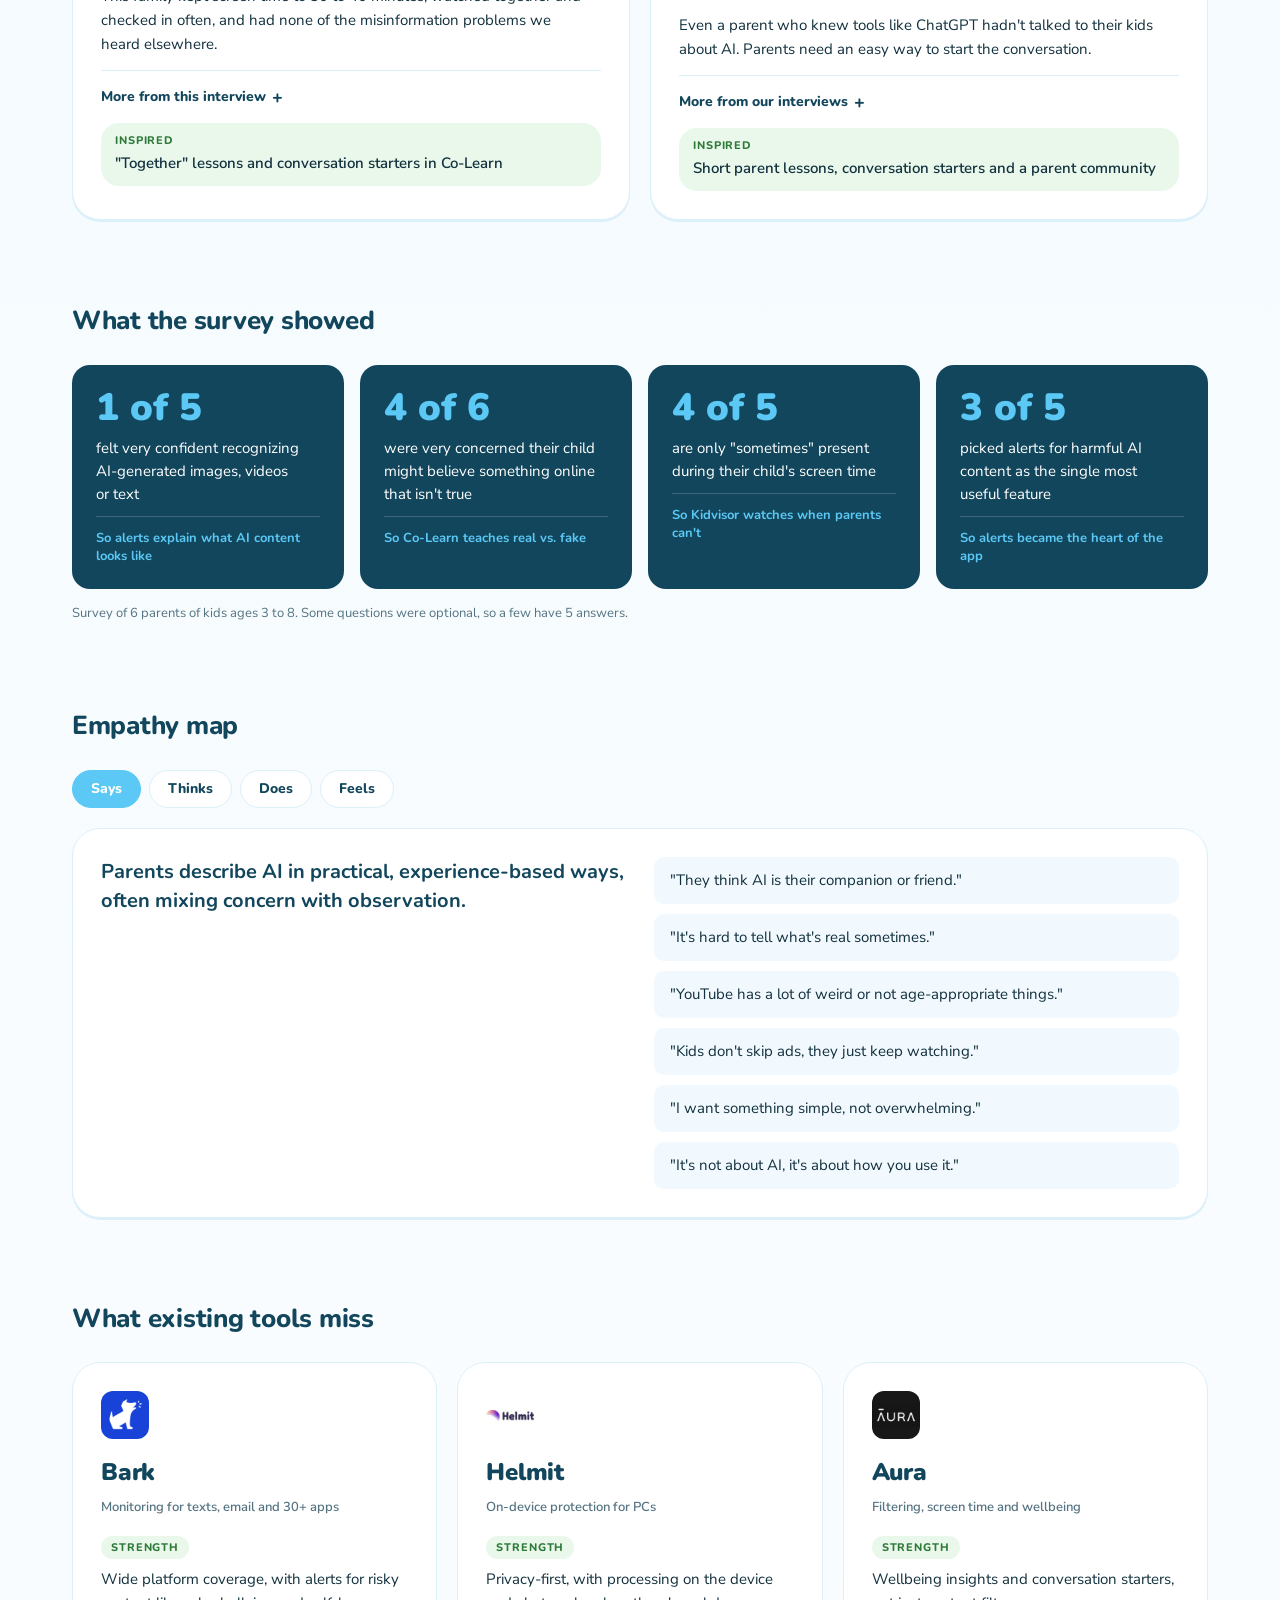
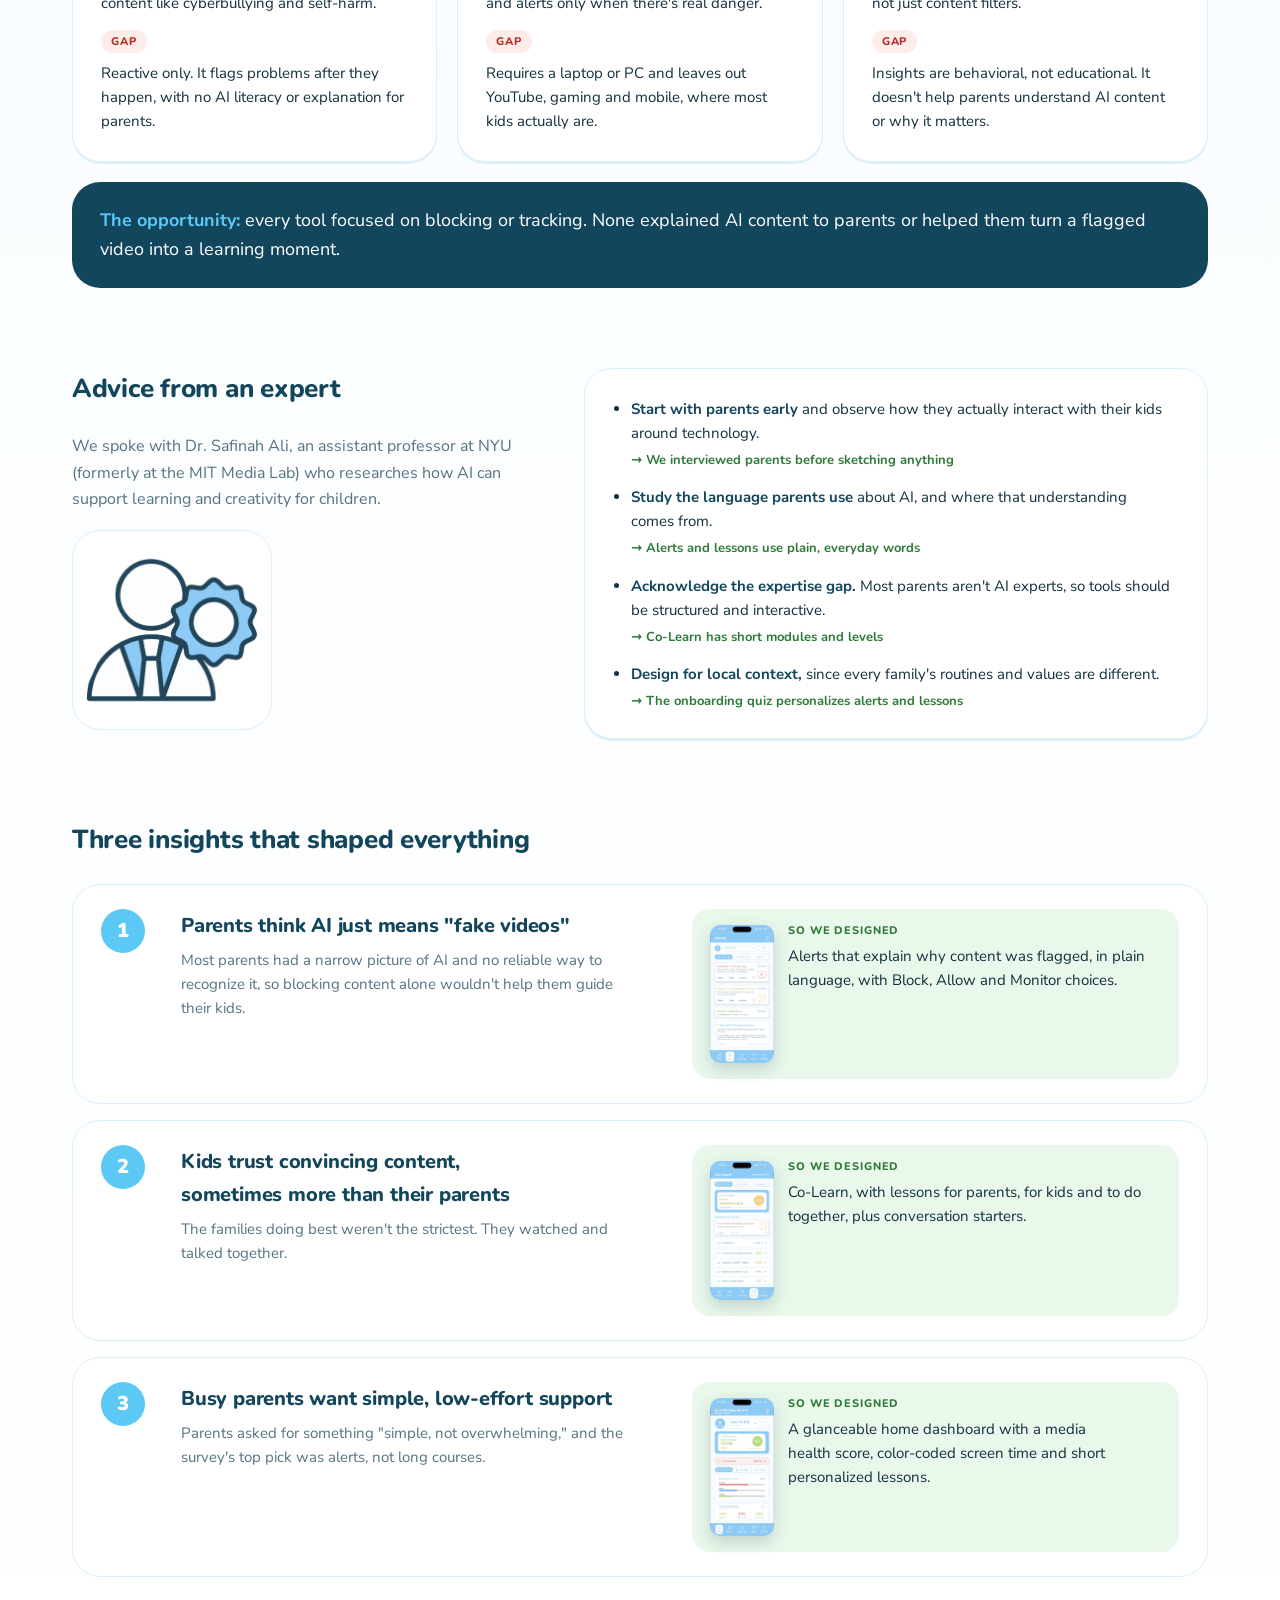
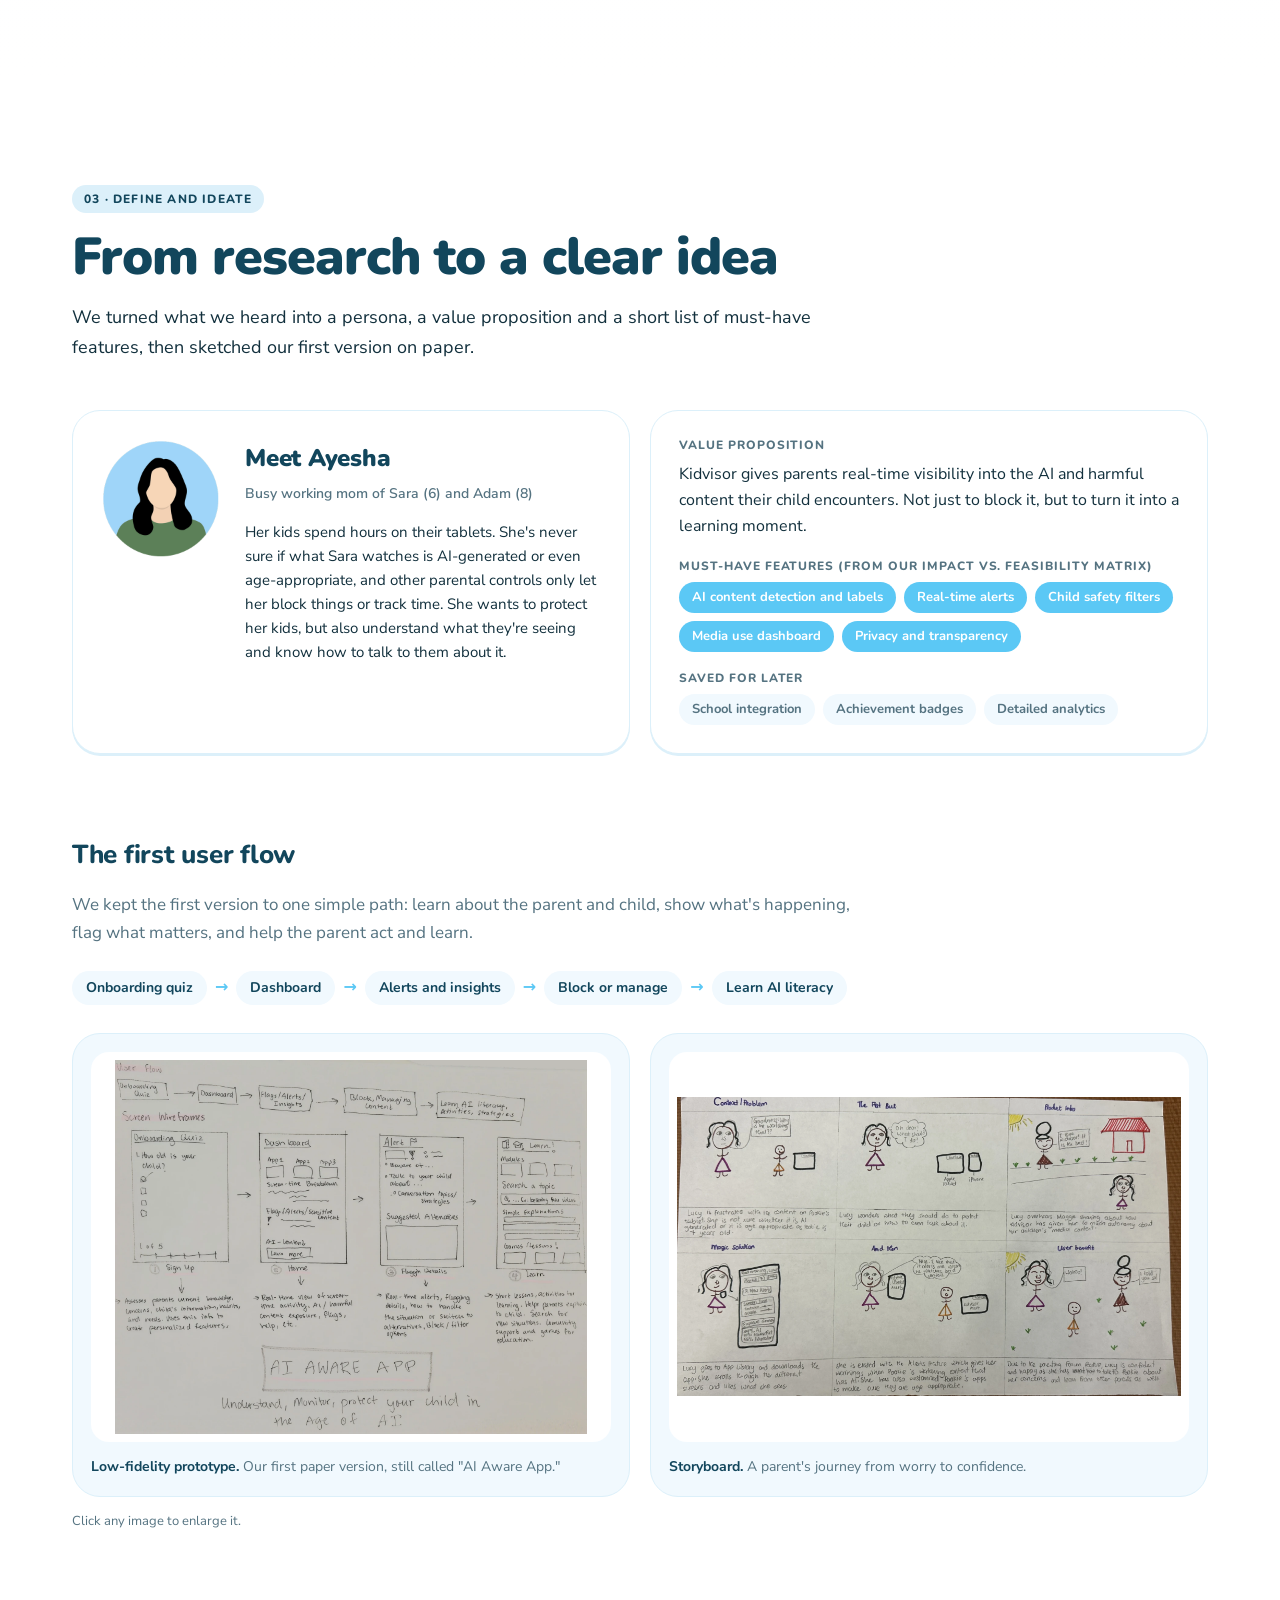
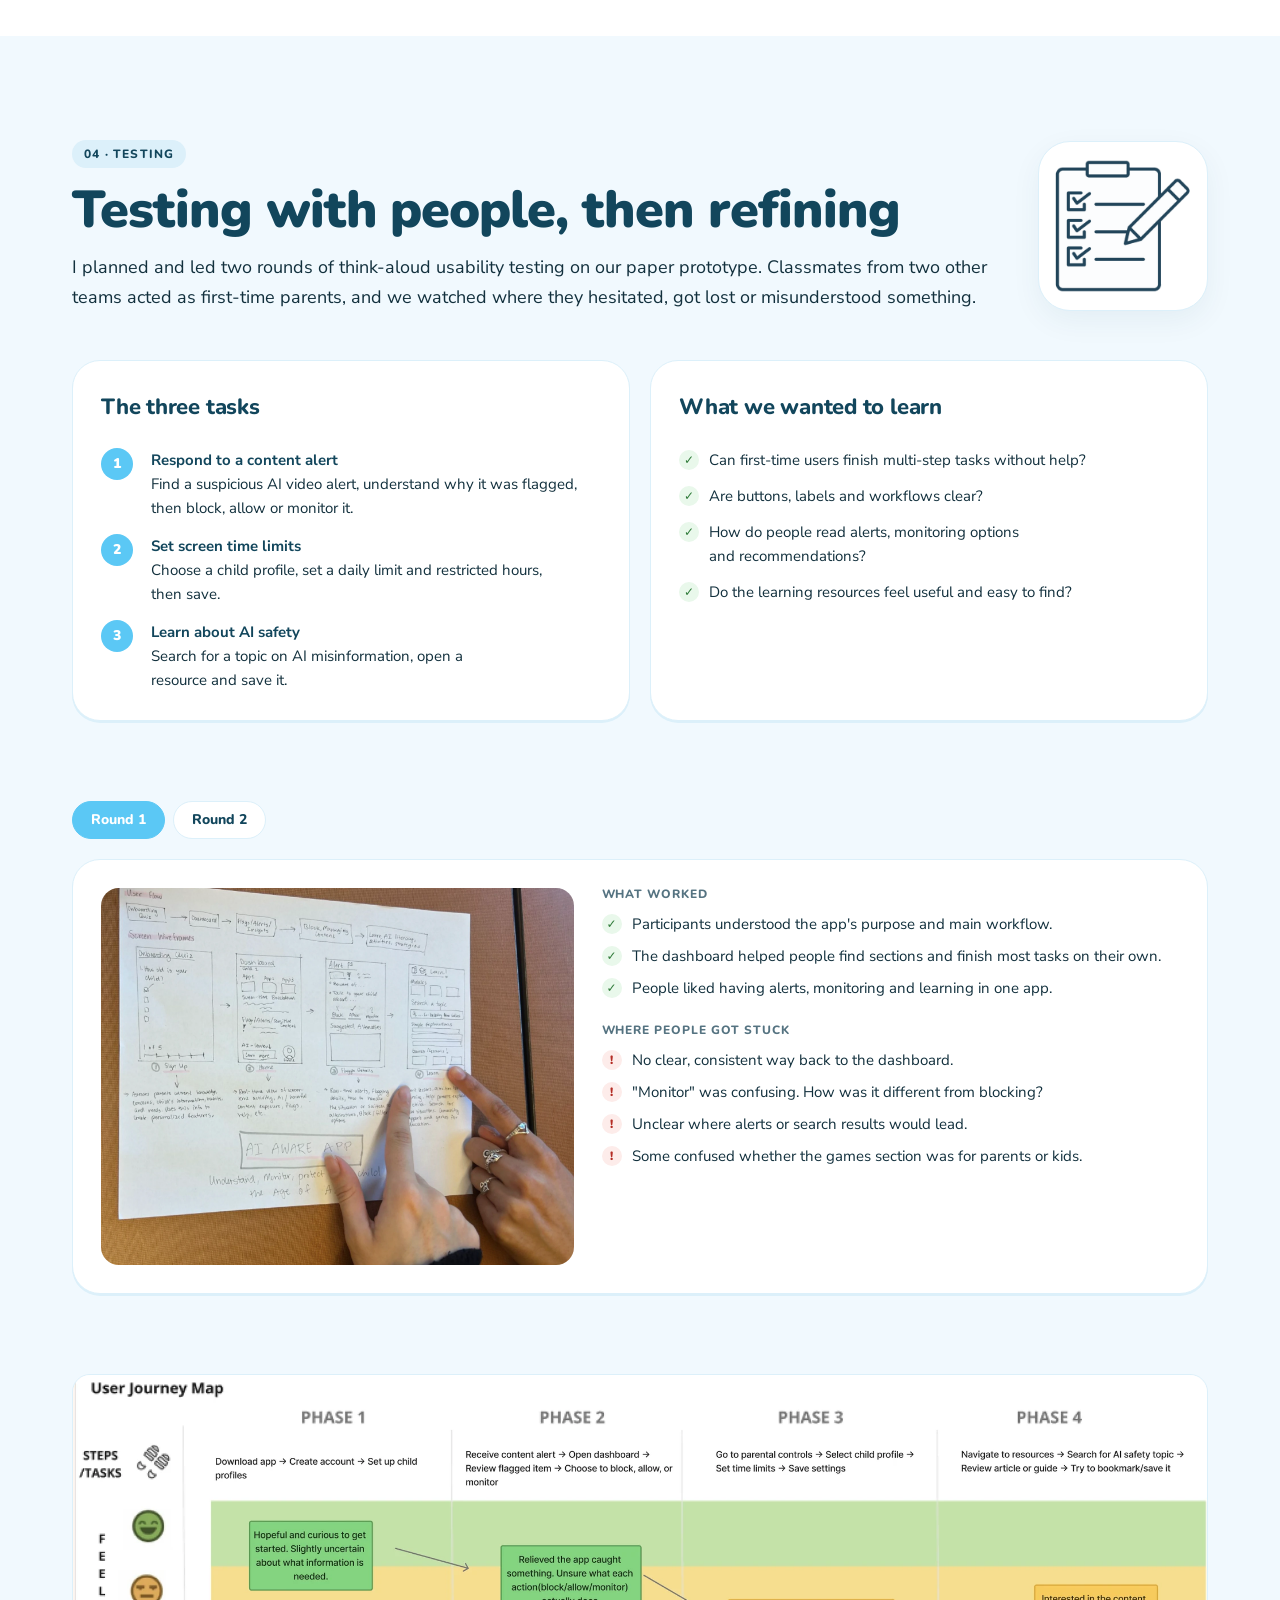
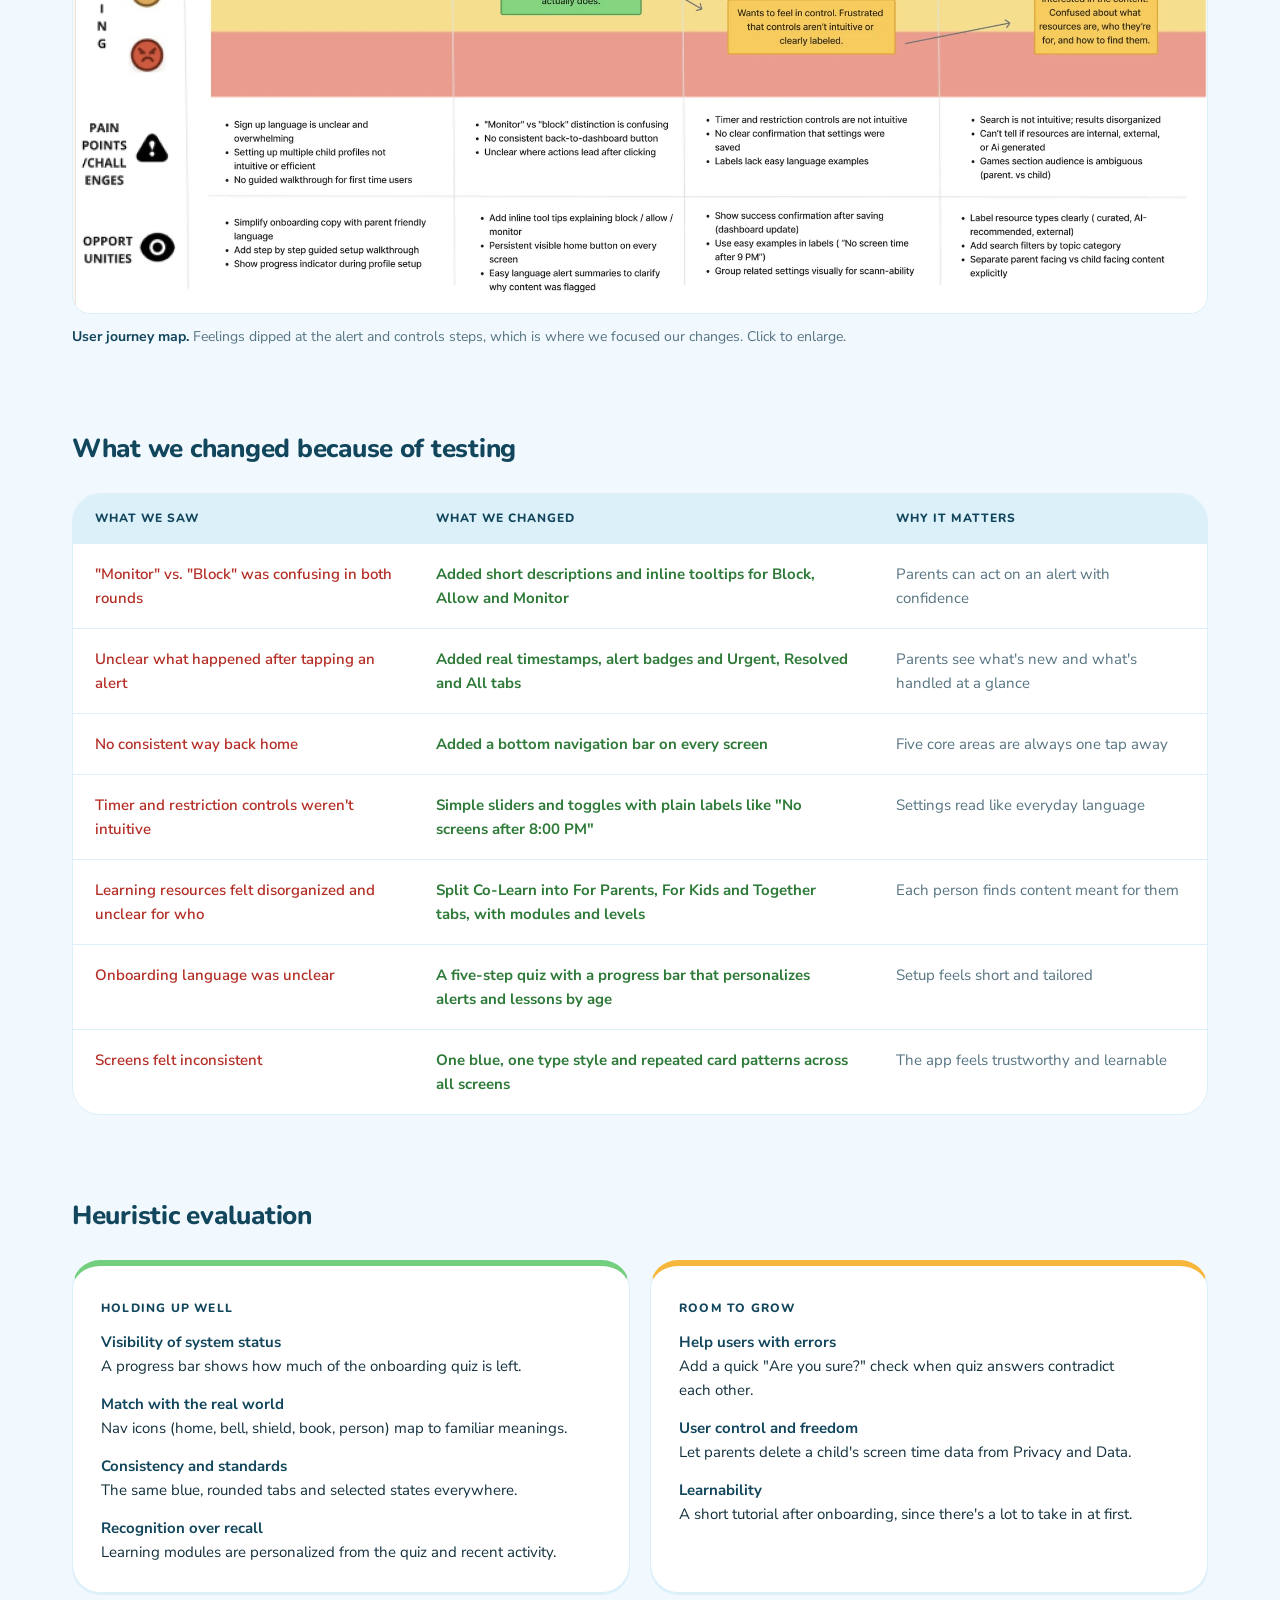
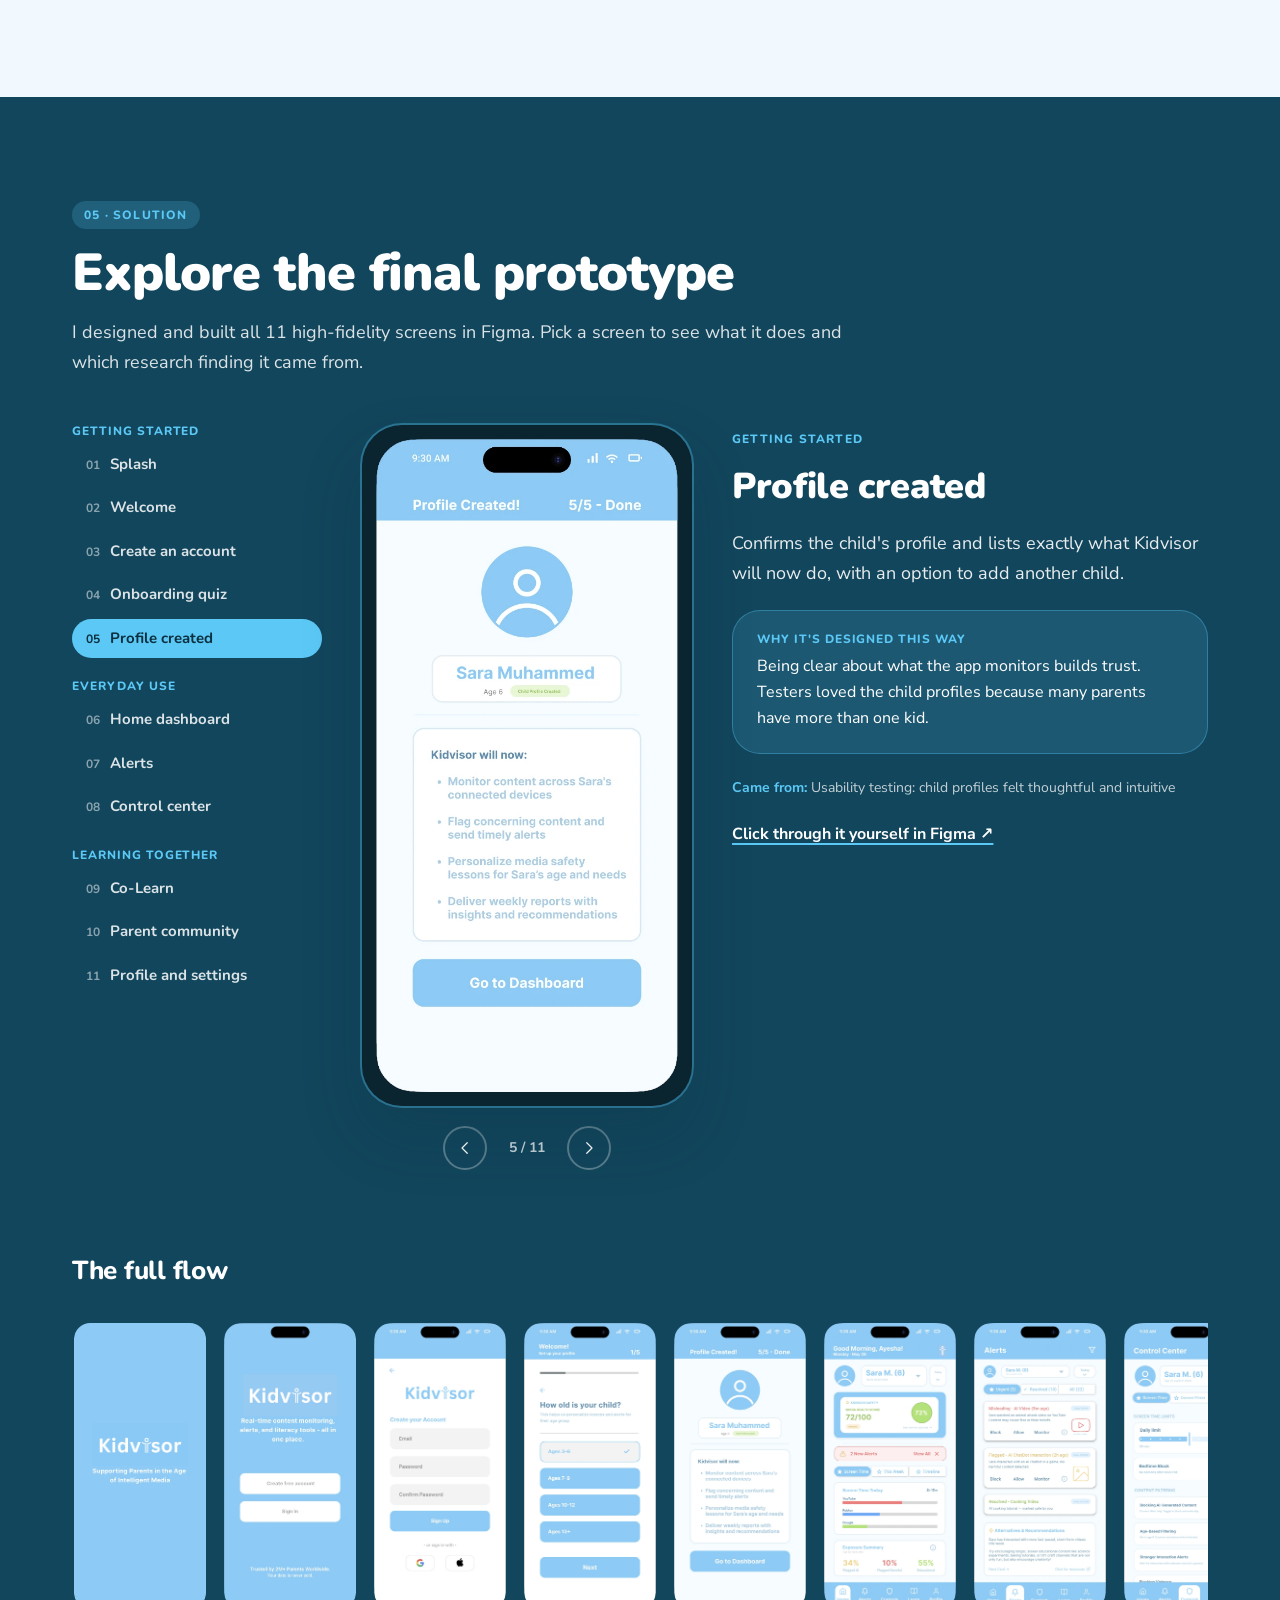
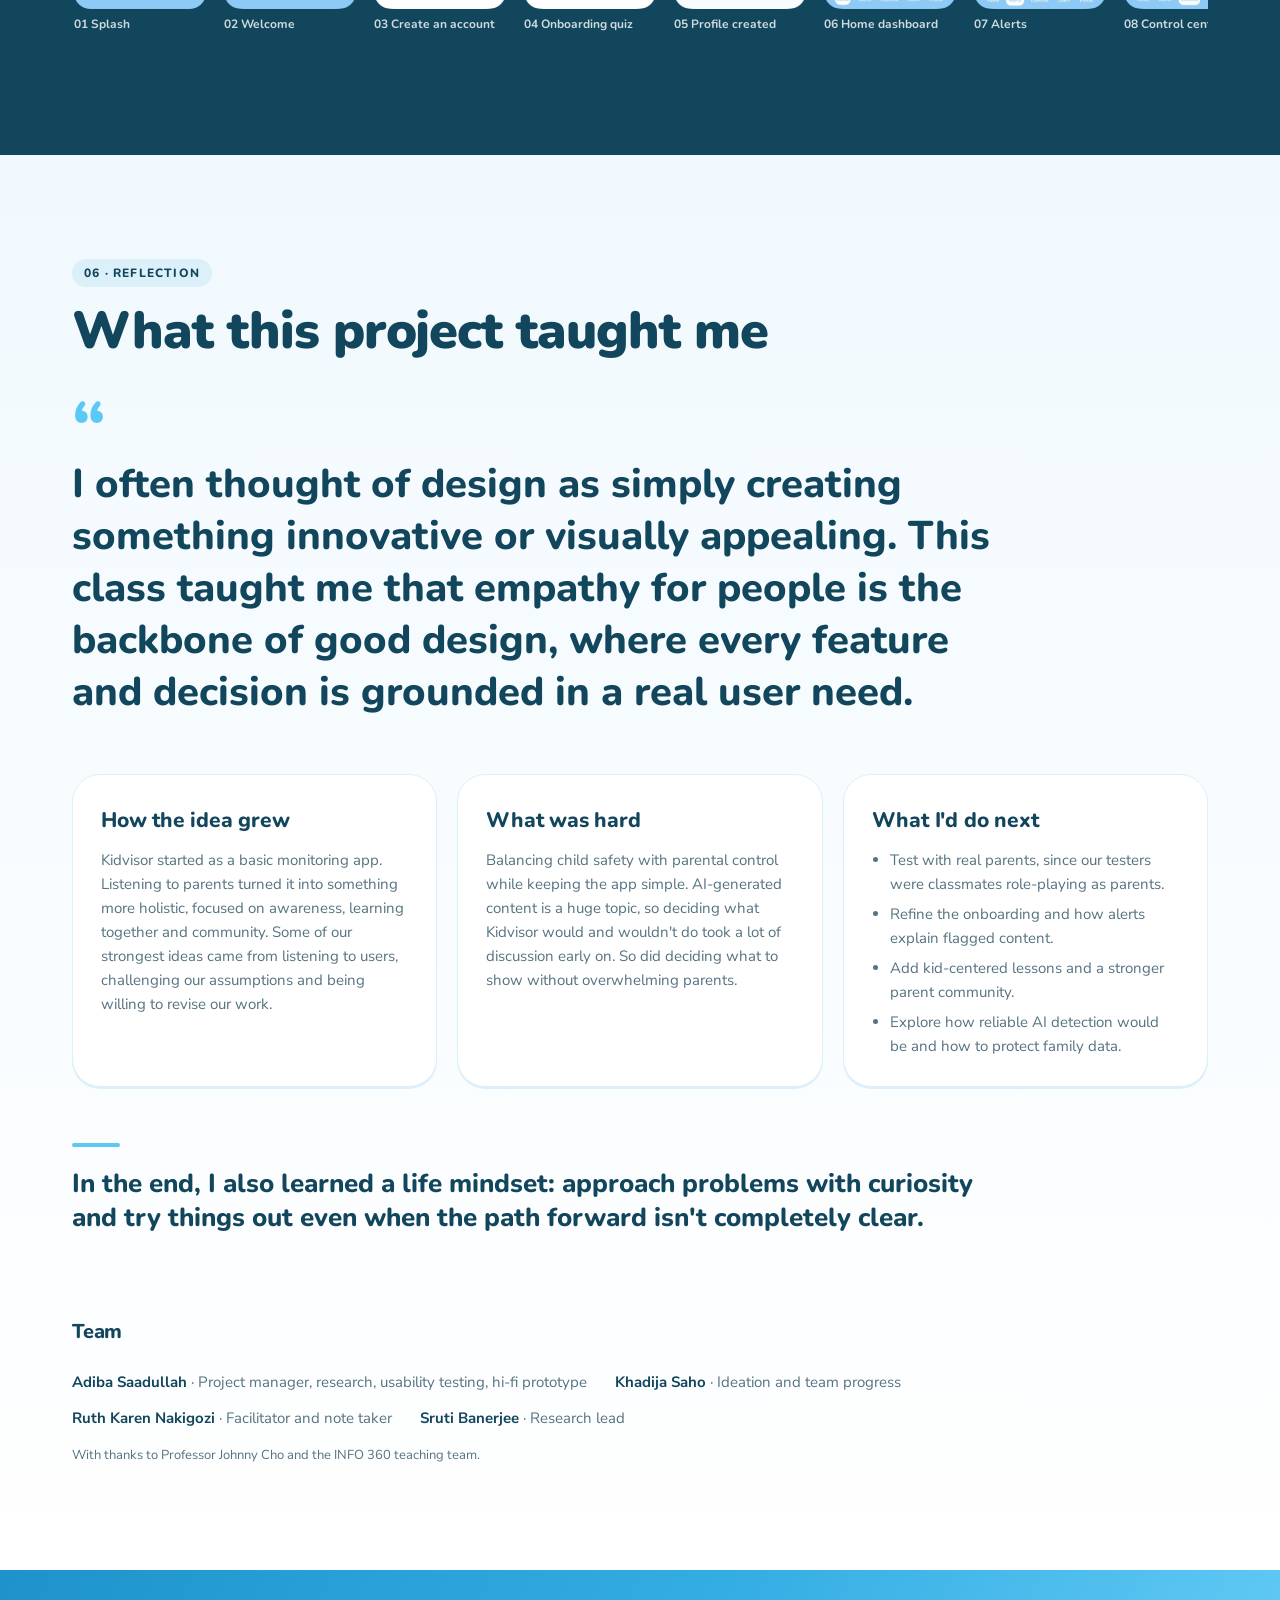
==== commit b2519490: "Add files via upload" ====
--- a/kidvisor/index.html
+++ b/kidvisor/index.html
@@ -39,7 +39,7 @@
         <div class="kv-hero-text">
           <span class="byline">A UX case study by Adiba Saadullah</span>
           <h1>Supporting parents in the age of <span>intelligent media.</span></h1>
-          <p class="kv-sub">Kidvisor helps parents understand, monitor and talk about the AI-generated content their kids see online, with short lessons so parents can learn about AI alongside their kids and guide them with confidence.</p>
+          <p class="kv-sub">Kidvisor helps parents understand, monitor and talk about the AI-generated content their kids see online, with short lessons so parents can learn alongside their kids and guide them with confidence.</p>
           <div class="kv-actions">
             <a class="btn btn-white" href="https://www.figma.com/proto/gJAdakdcy52HbfabrVJKoQ/Kidvisor---AI-Learning-App_INFO-380-Team-22?node-id=2-2&amp;p=f&amp;t=HT3lmZEZk5pfbrjX-1&amp;scaling=scale-down&amp;content-scaling=fixed&amp;page-id=0%3A1&amp;starting-point-node-id=2%3A2" target="_blank" rel="noopener">Try the prototype ↗</a>
             <a class="btn btn-ghost" href="https://www.youtube.com/watch?v=j3AyYcY7vuY" target="_blank" rel="noopener">Watch the video ↗</a>
@@ -417,7 +417,7 @@
             <ol class="task-list">
               <li><div><b>Respond to a content alert</b>Find a suspicious AI video alert, understand why it was flagged, then block, allow or monitor it.</div></li>
               <li><div><b>Set screen time limits</b>Choose a child profile, set a daily limit and restricted hours, then save.</div></li>
-              <li><div><b>Learn about AI safety</b>Search for a topic on AI misinformation, open a resource and save it.</div></li>
+              <li><div><b>Learn about AI safety</b>Search for a topic on AI misinformation, open a resource and&nbsp;save&nbsp;it.</div></li>
             </ol>
           </div>
           <div class="panel">
--- a/kidvisor/styles.css
+++ b/kidvisor/styles.css
@@ -701,3 +701,8 @@
   .logo-img { height: 26px; }
 }
 .cs-head-text > .chapter-num { align-self: flex-start; }
+/* v4 tweaks */
+img.comp-helmit { height: 48px !important; width: 48px !important; margin-block: 0; border-radius: 0; }
+.comp > img.comp-logo { align-self: flex-start; }
+.expert-art { width: 200px; height: 200px; }
+p, li { text-wrap: pretty; }
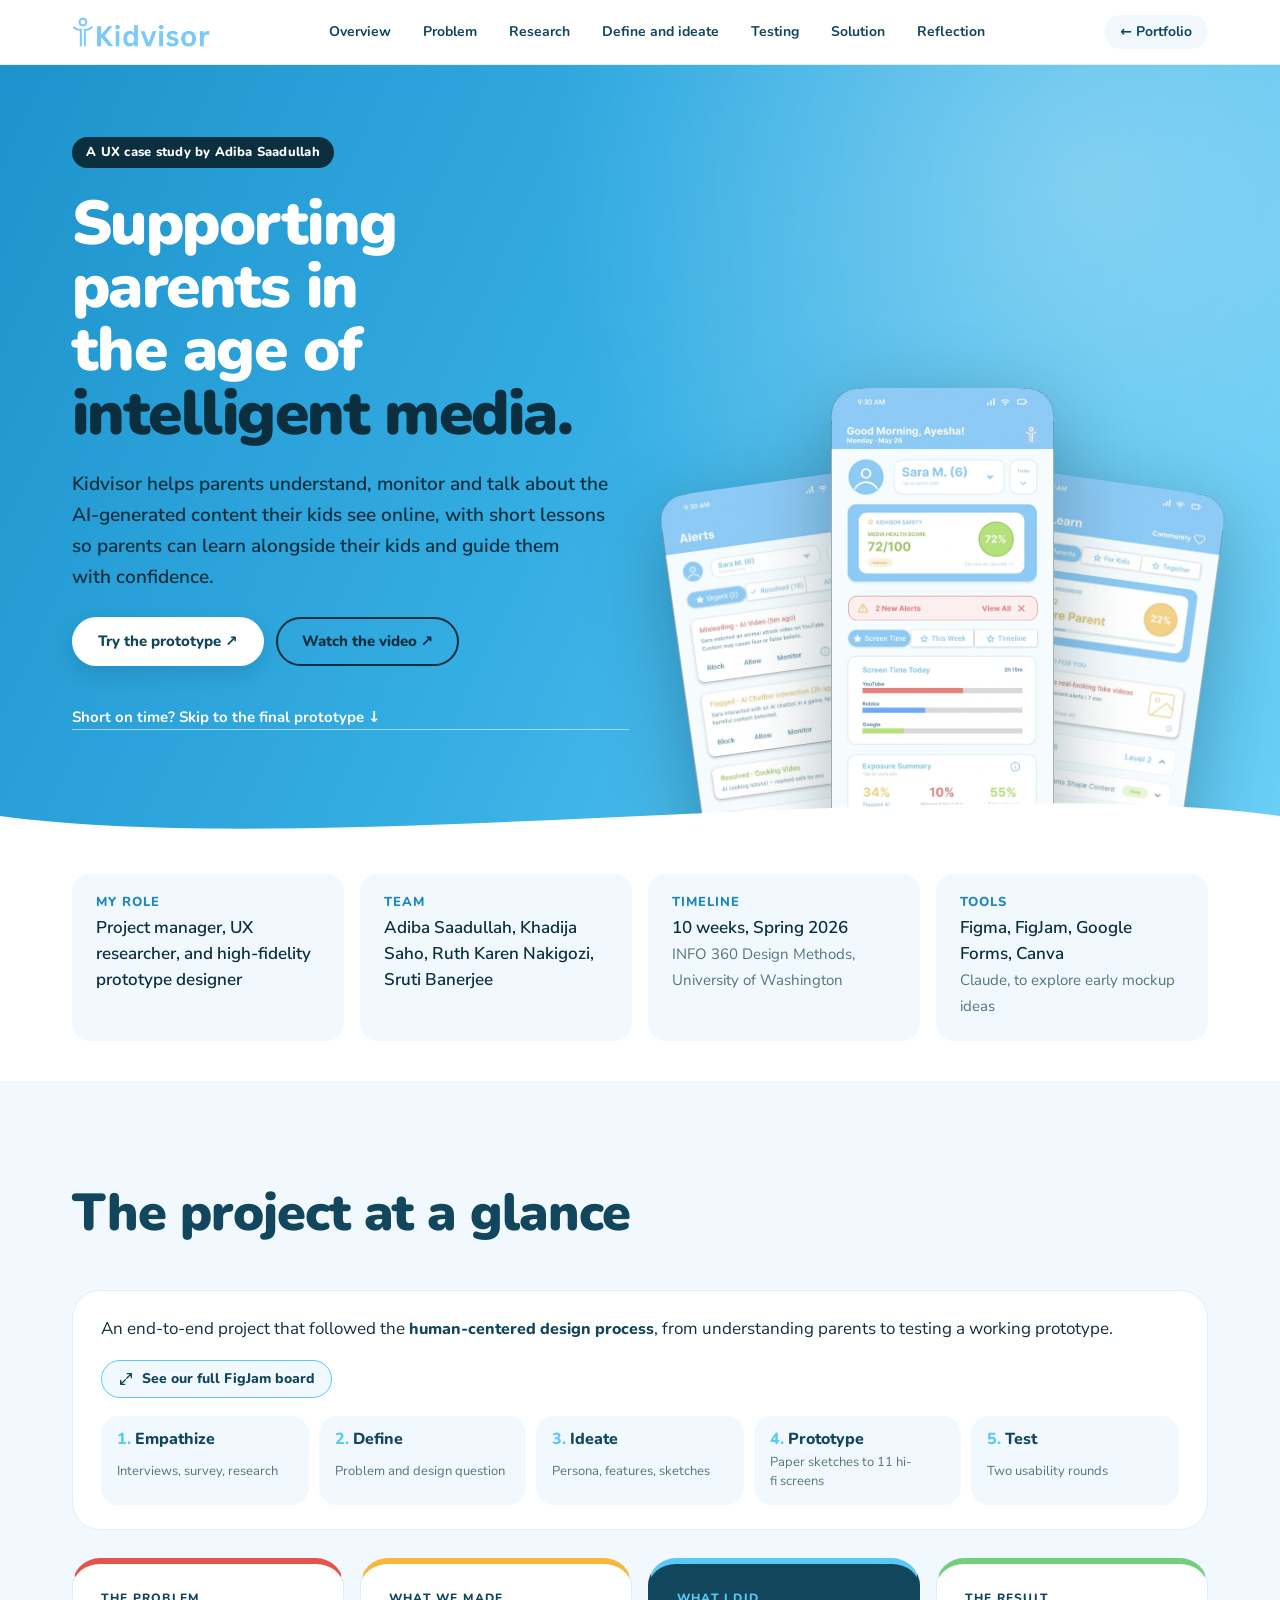
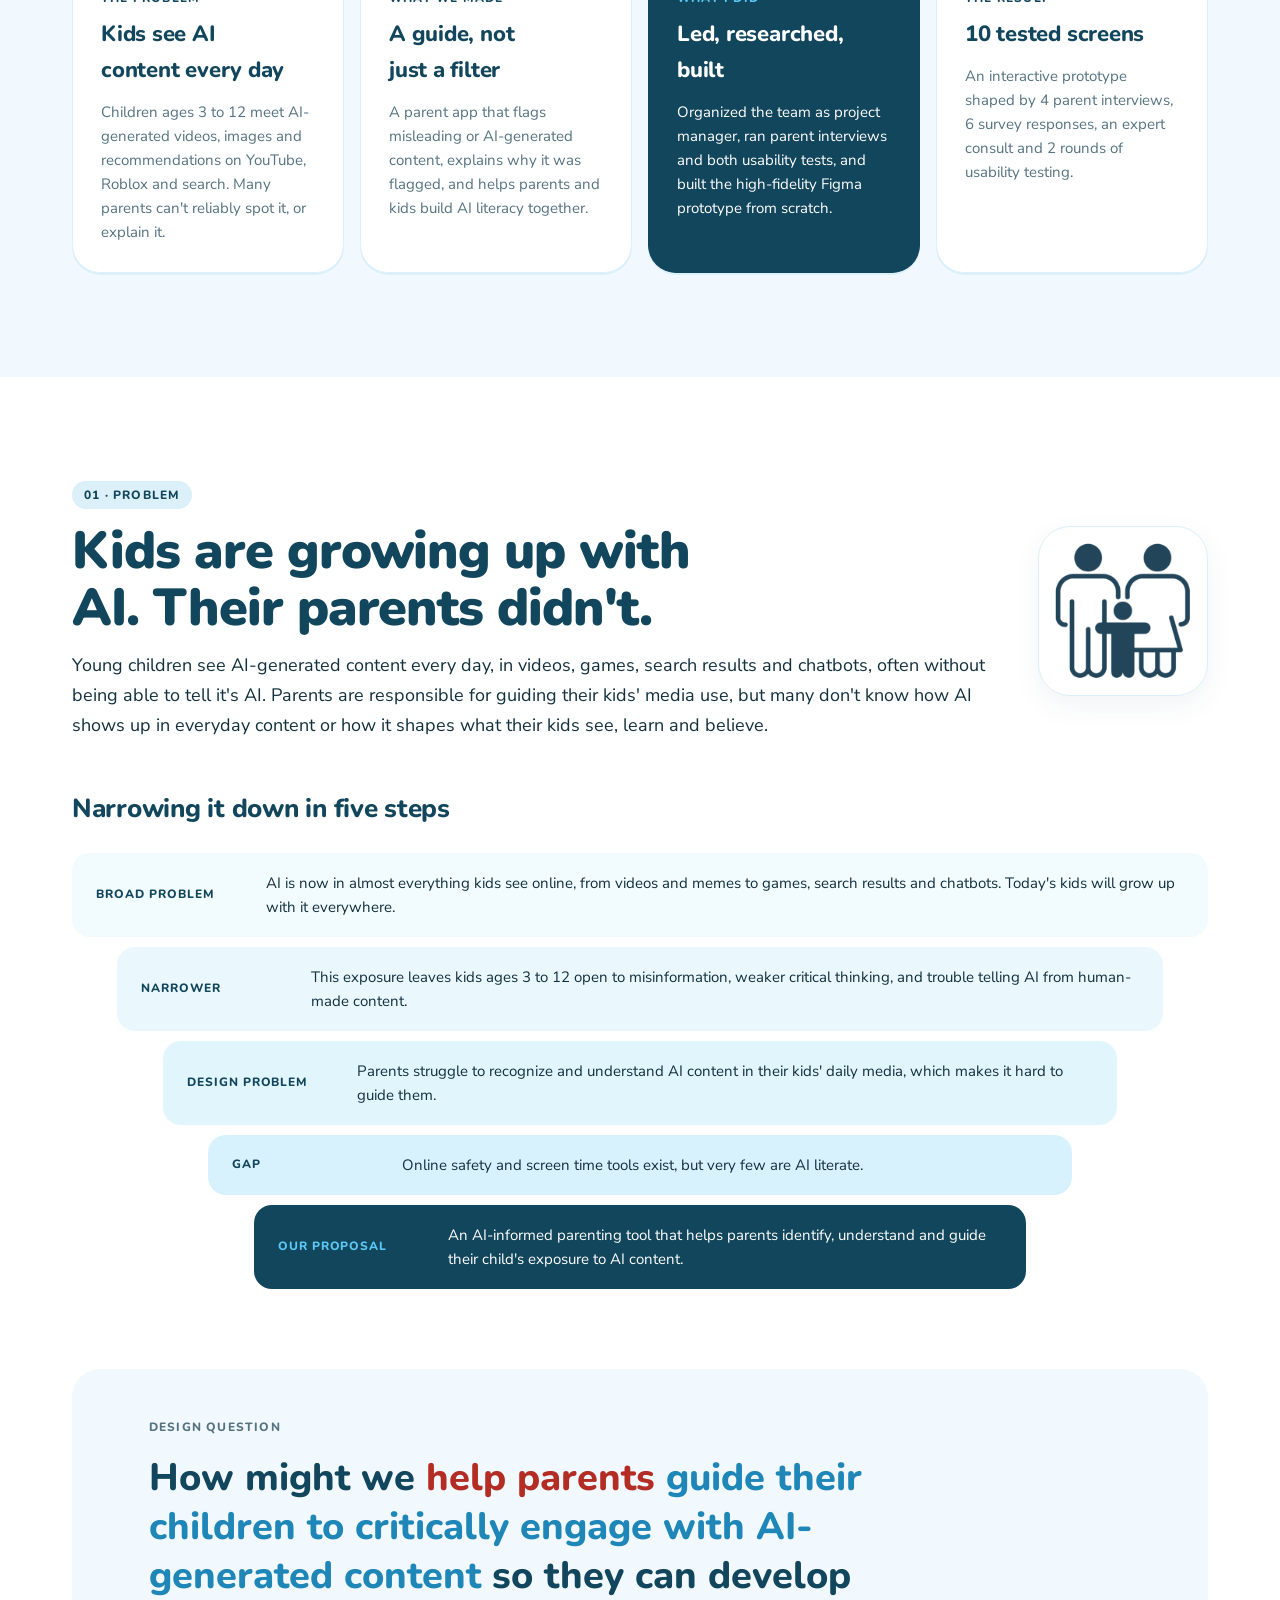
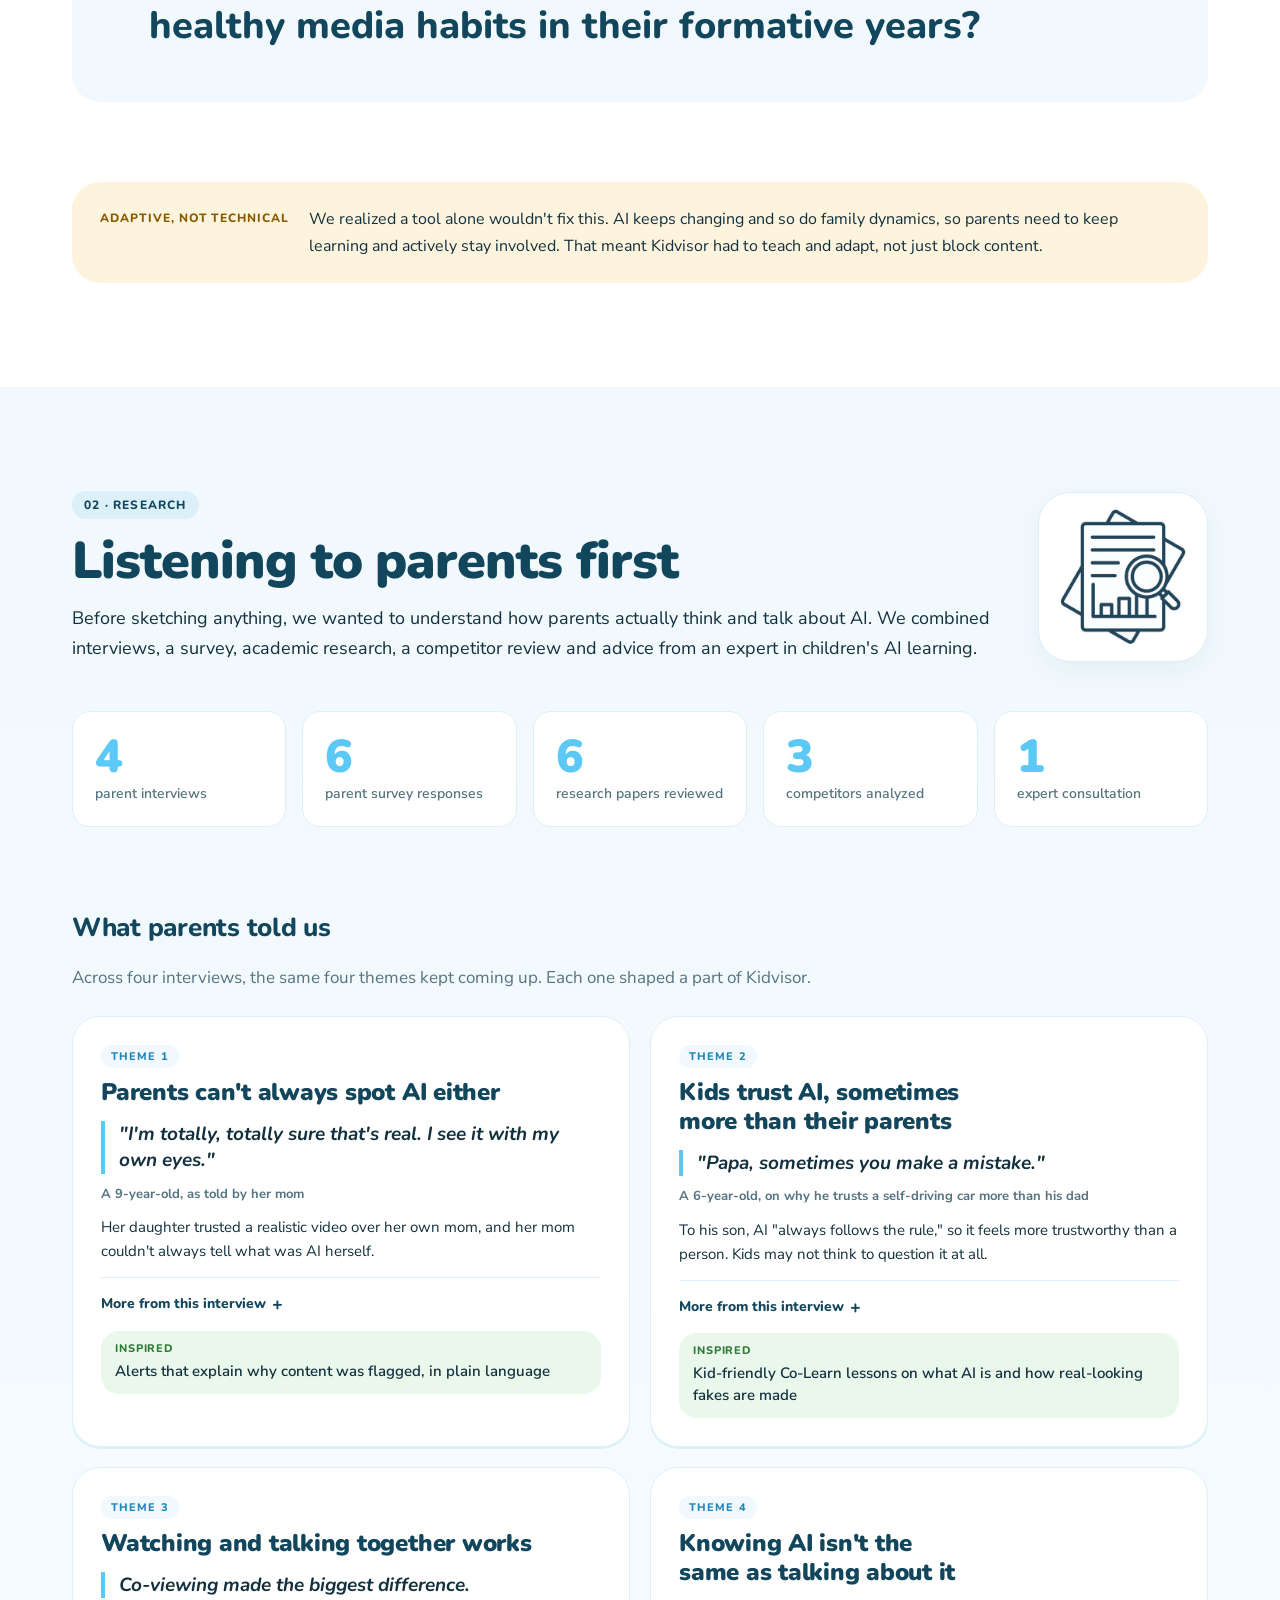
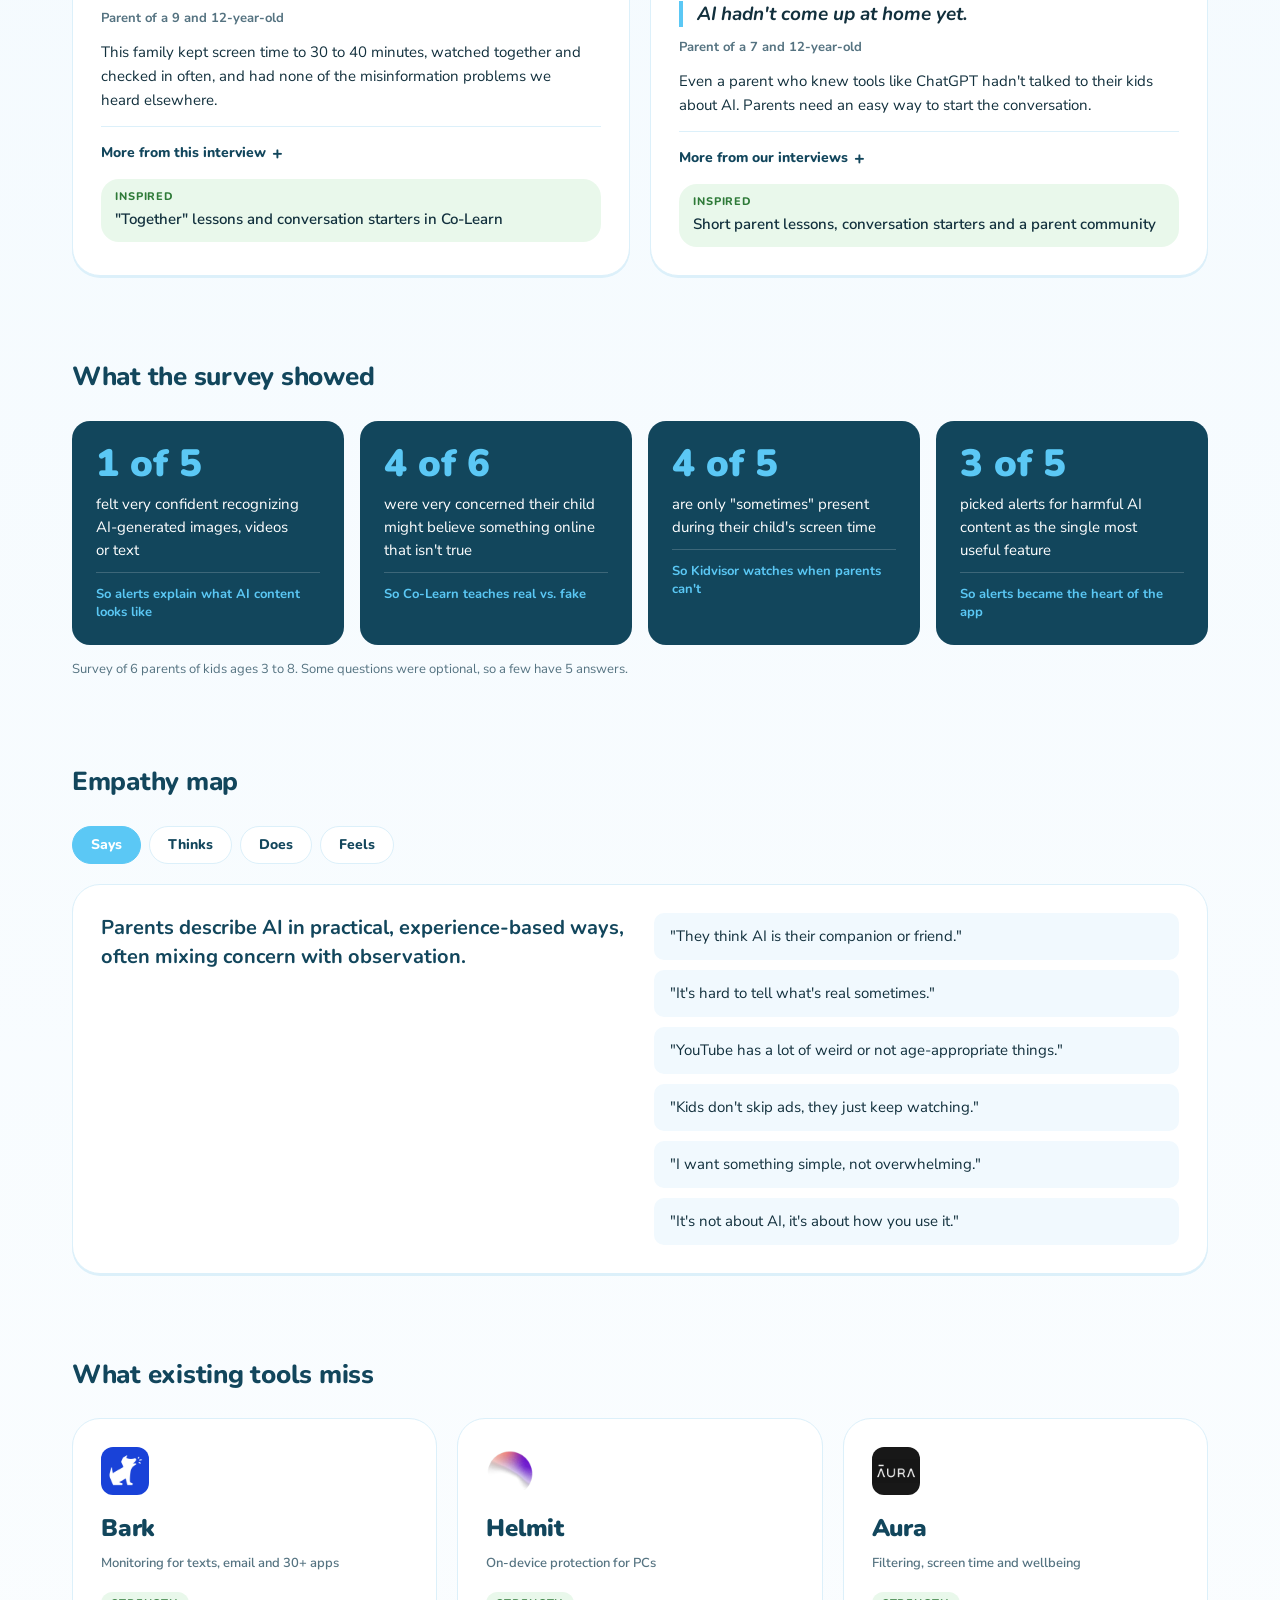
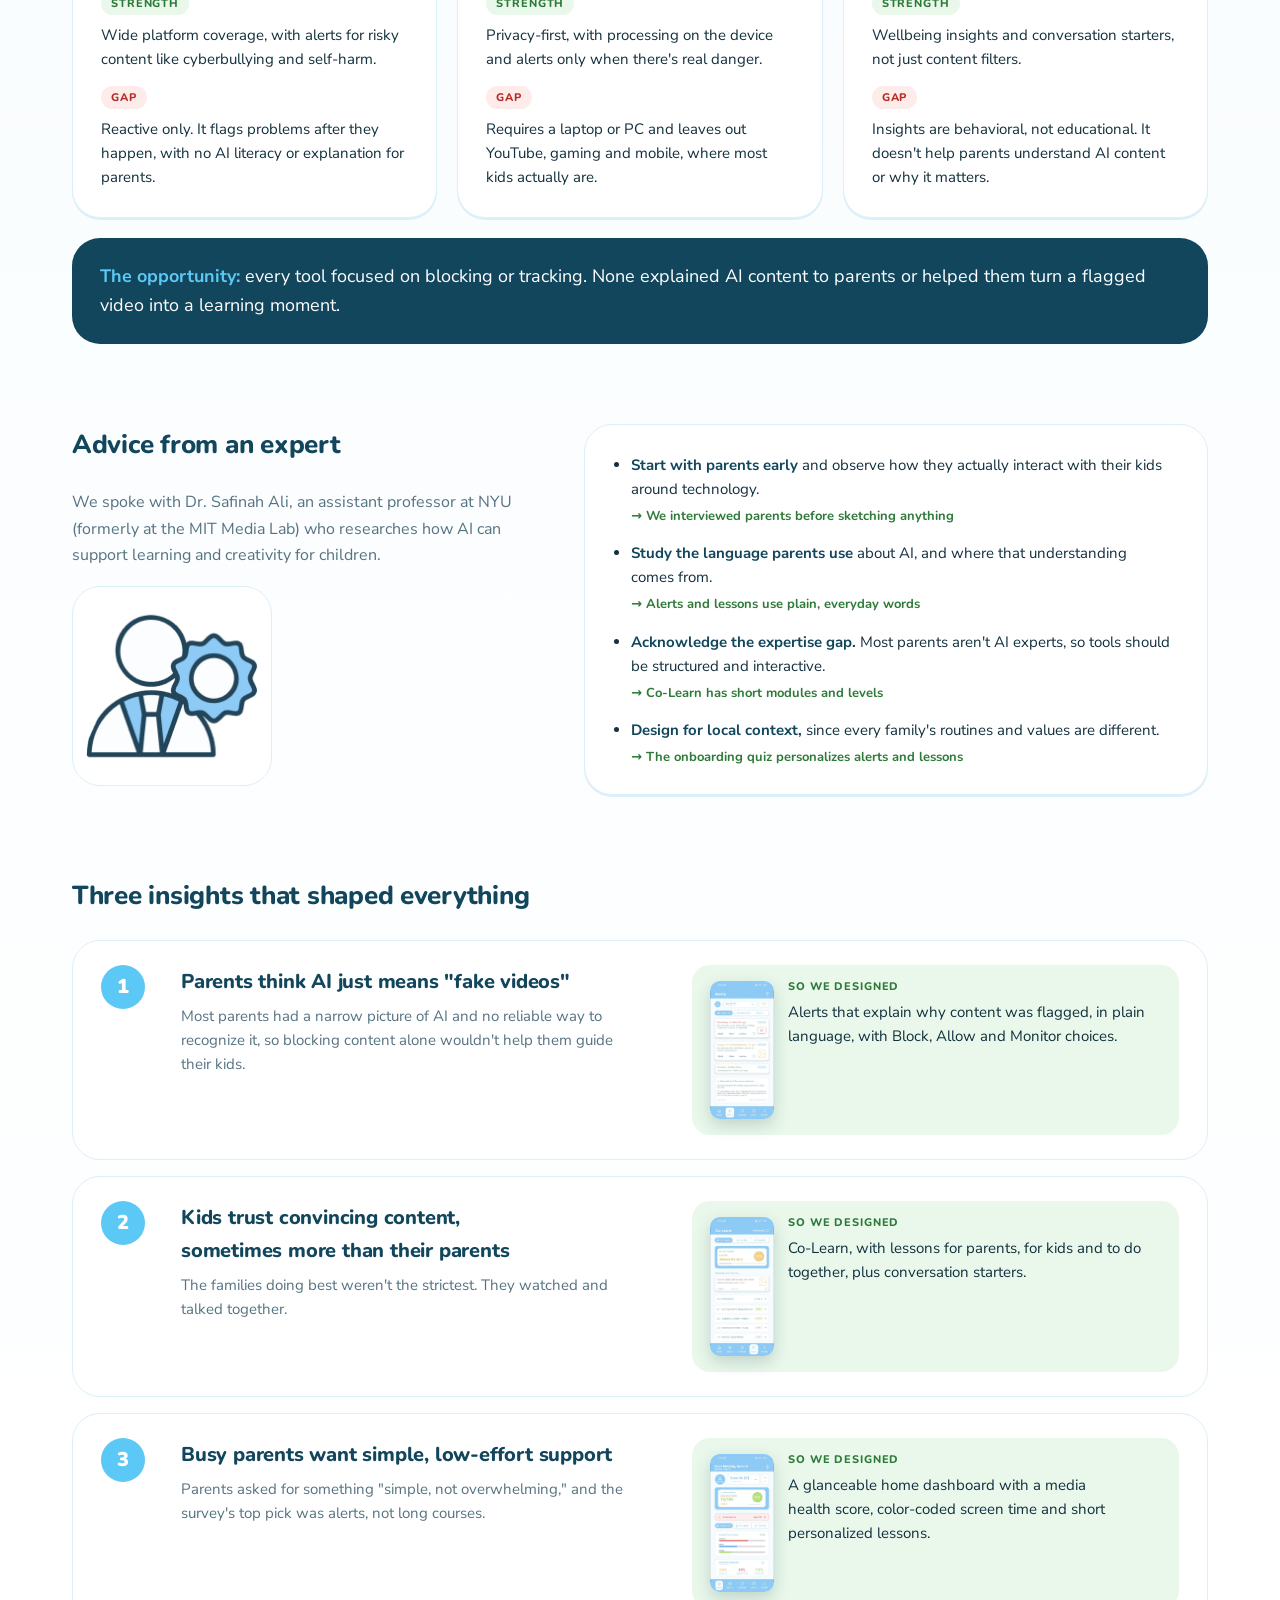
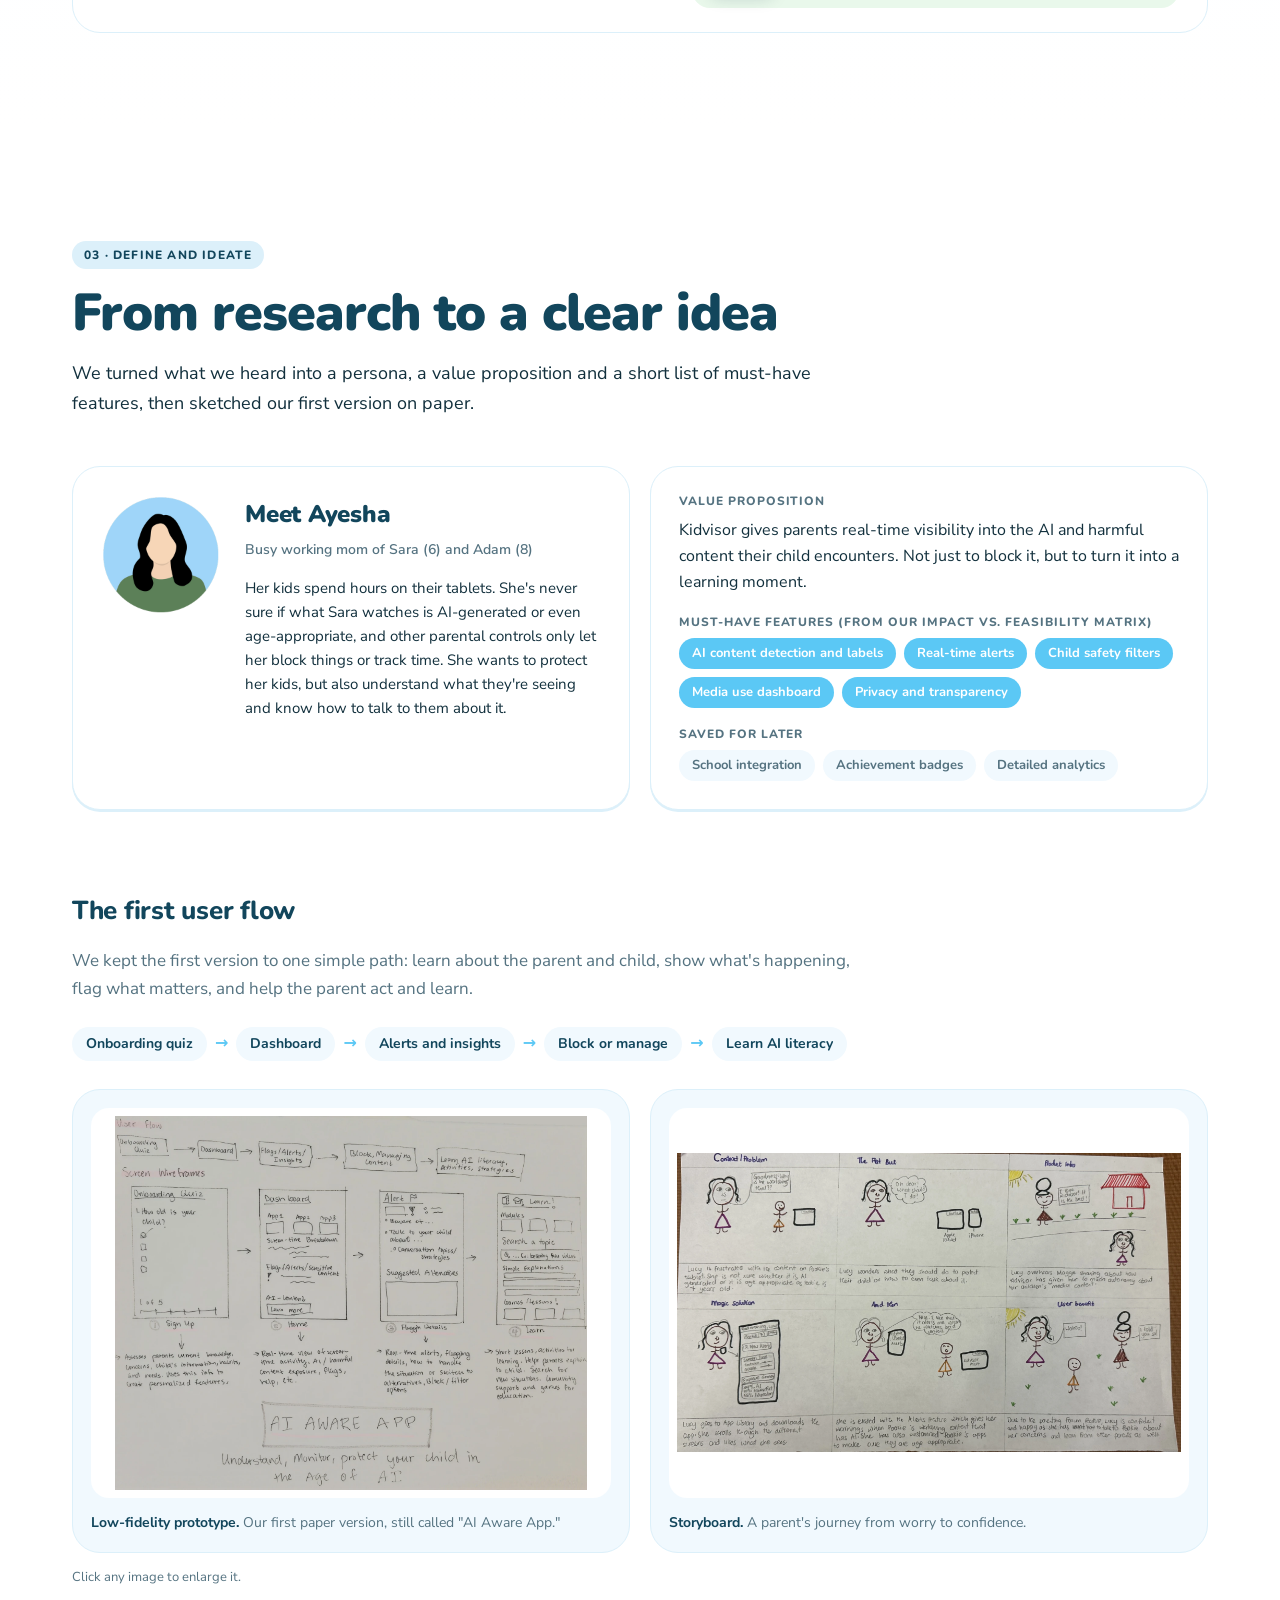
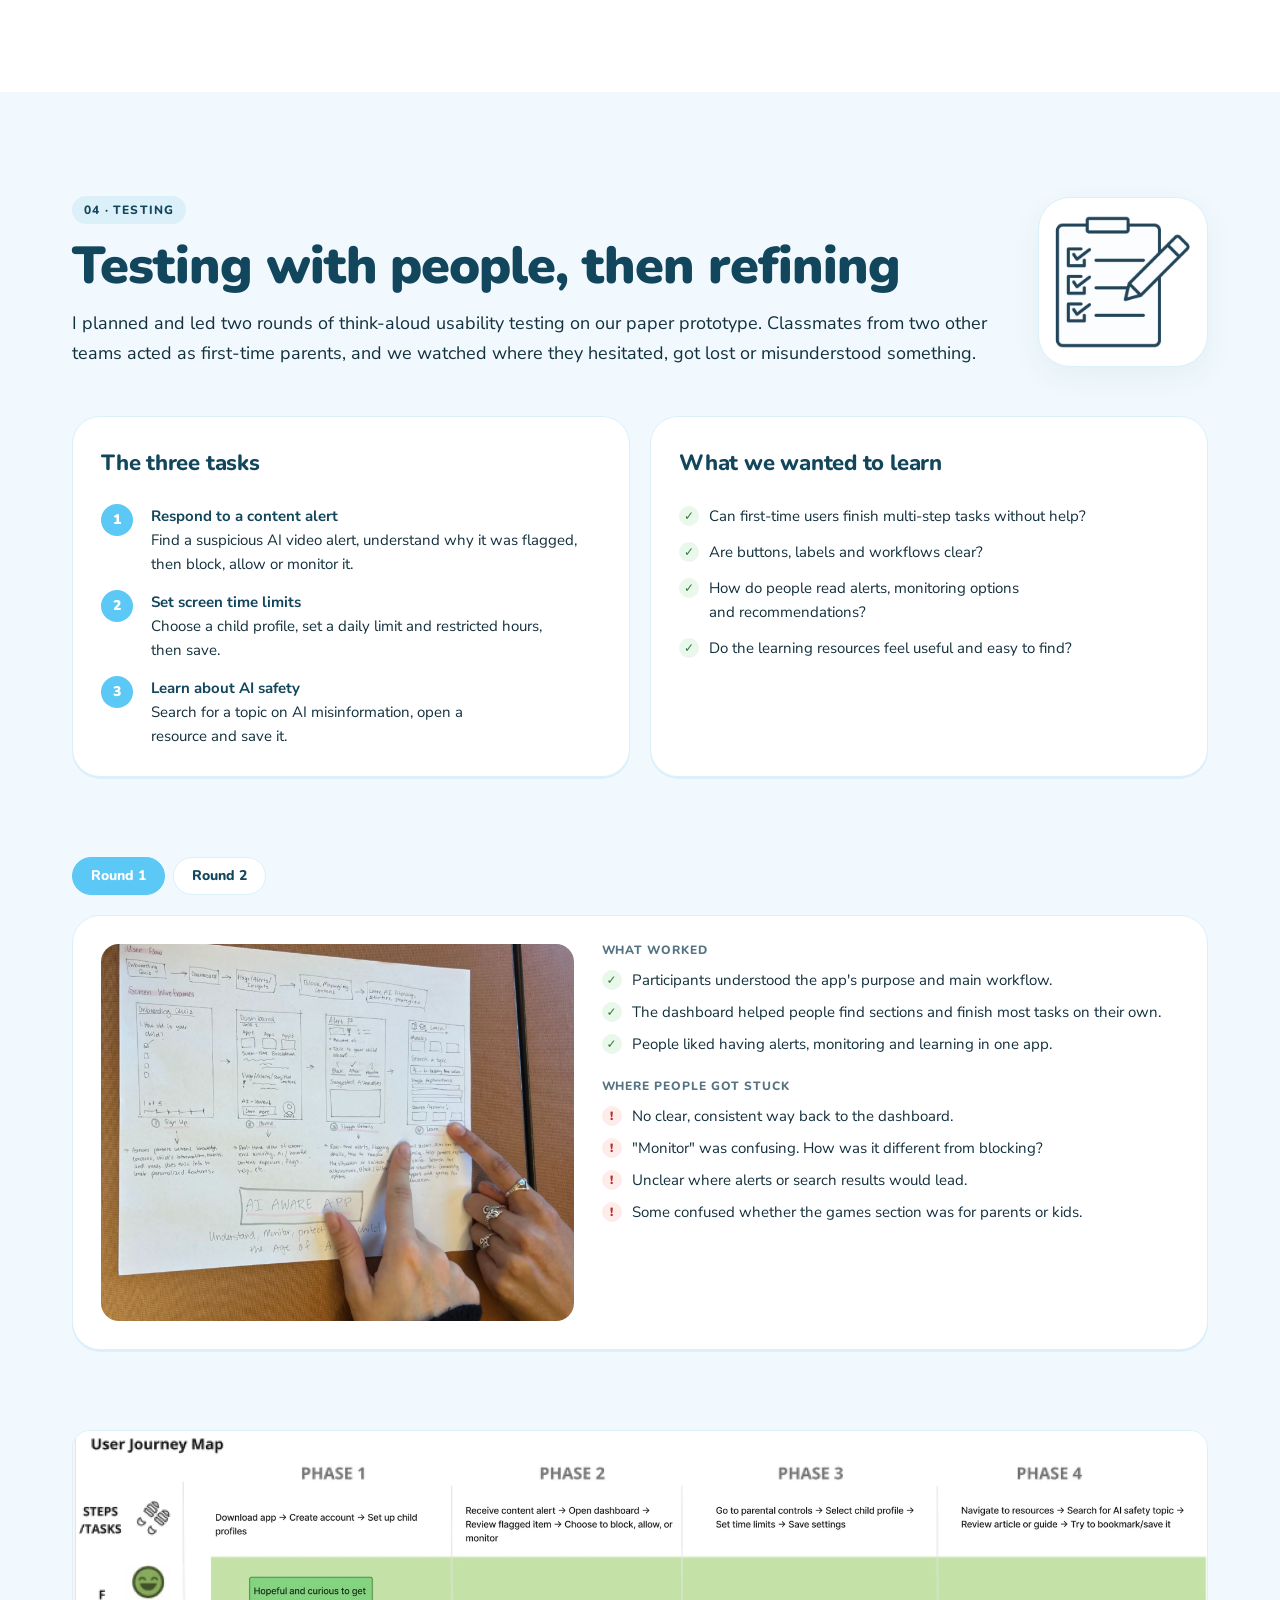
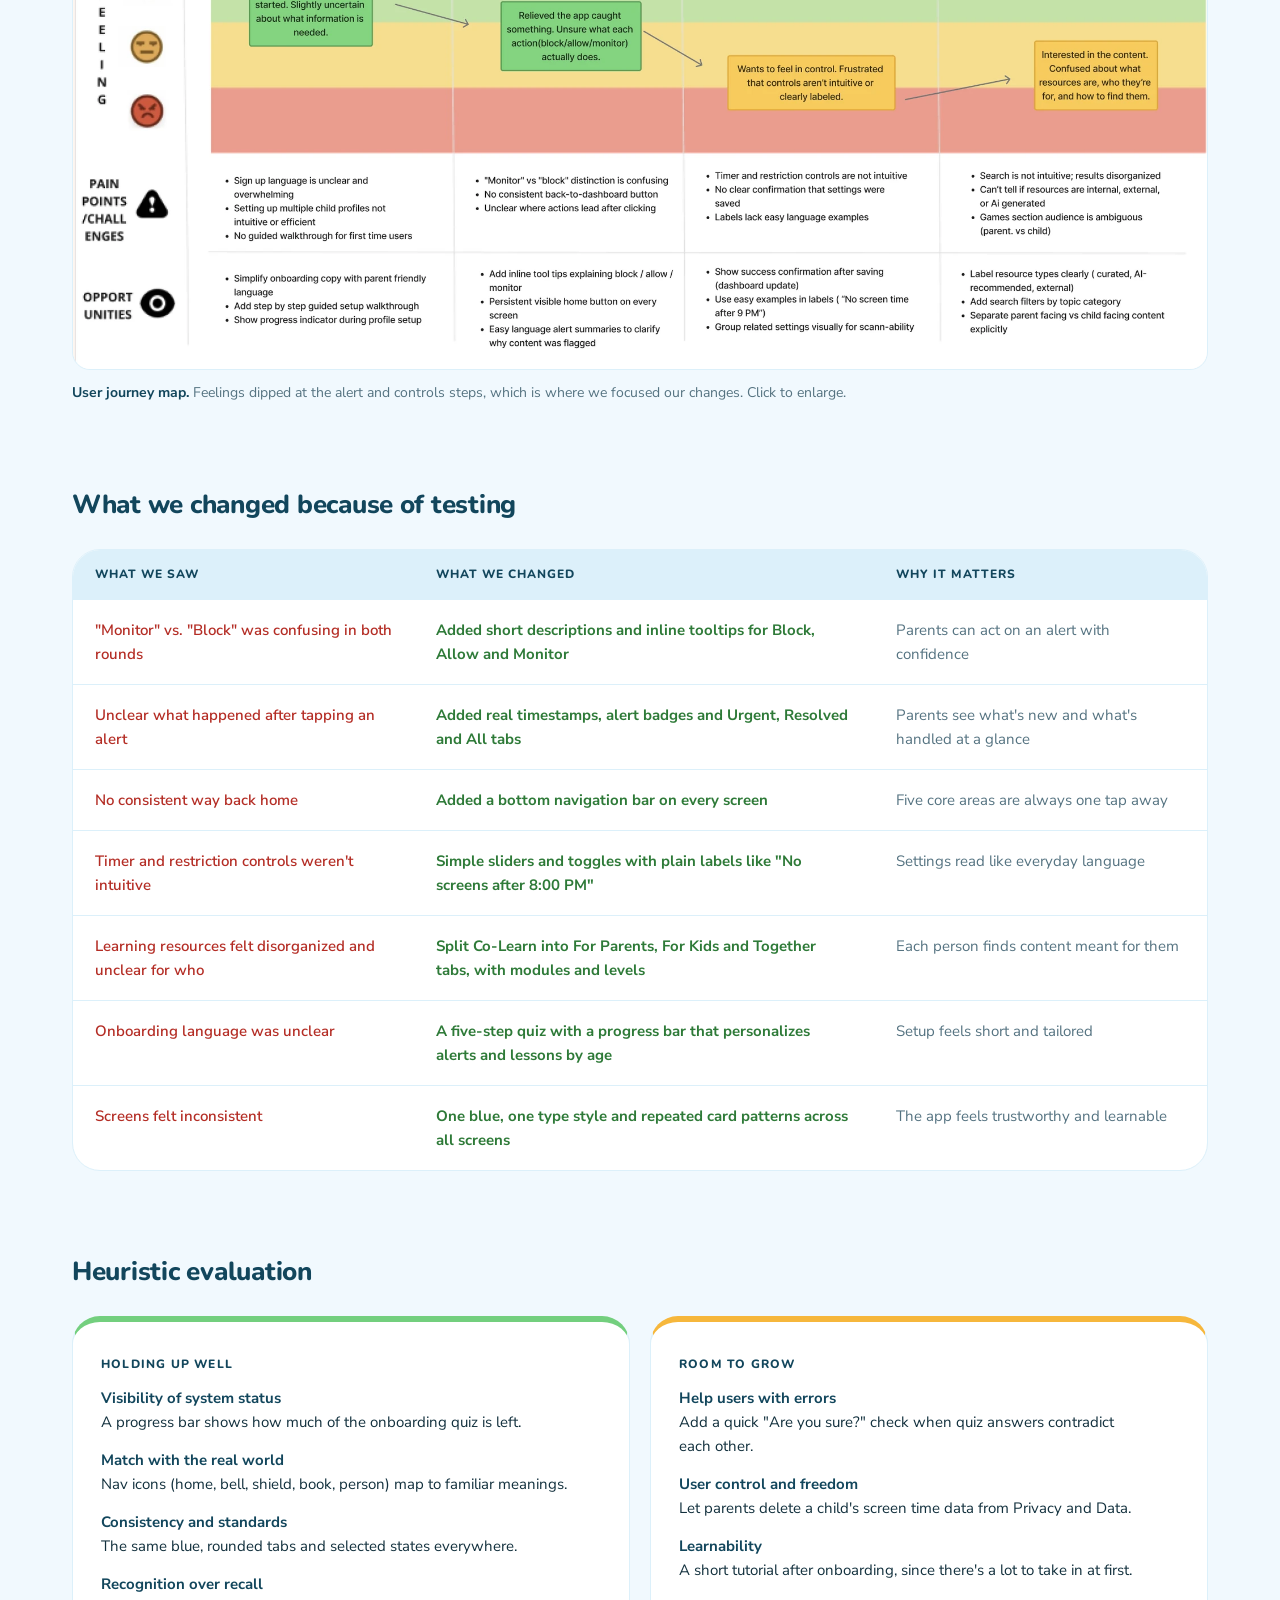
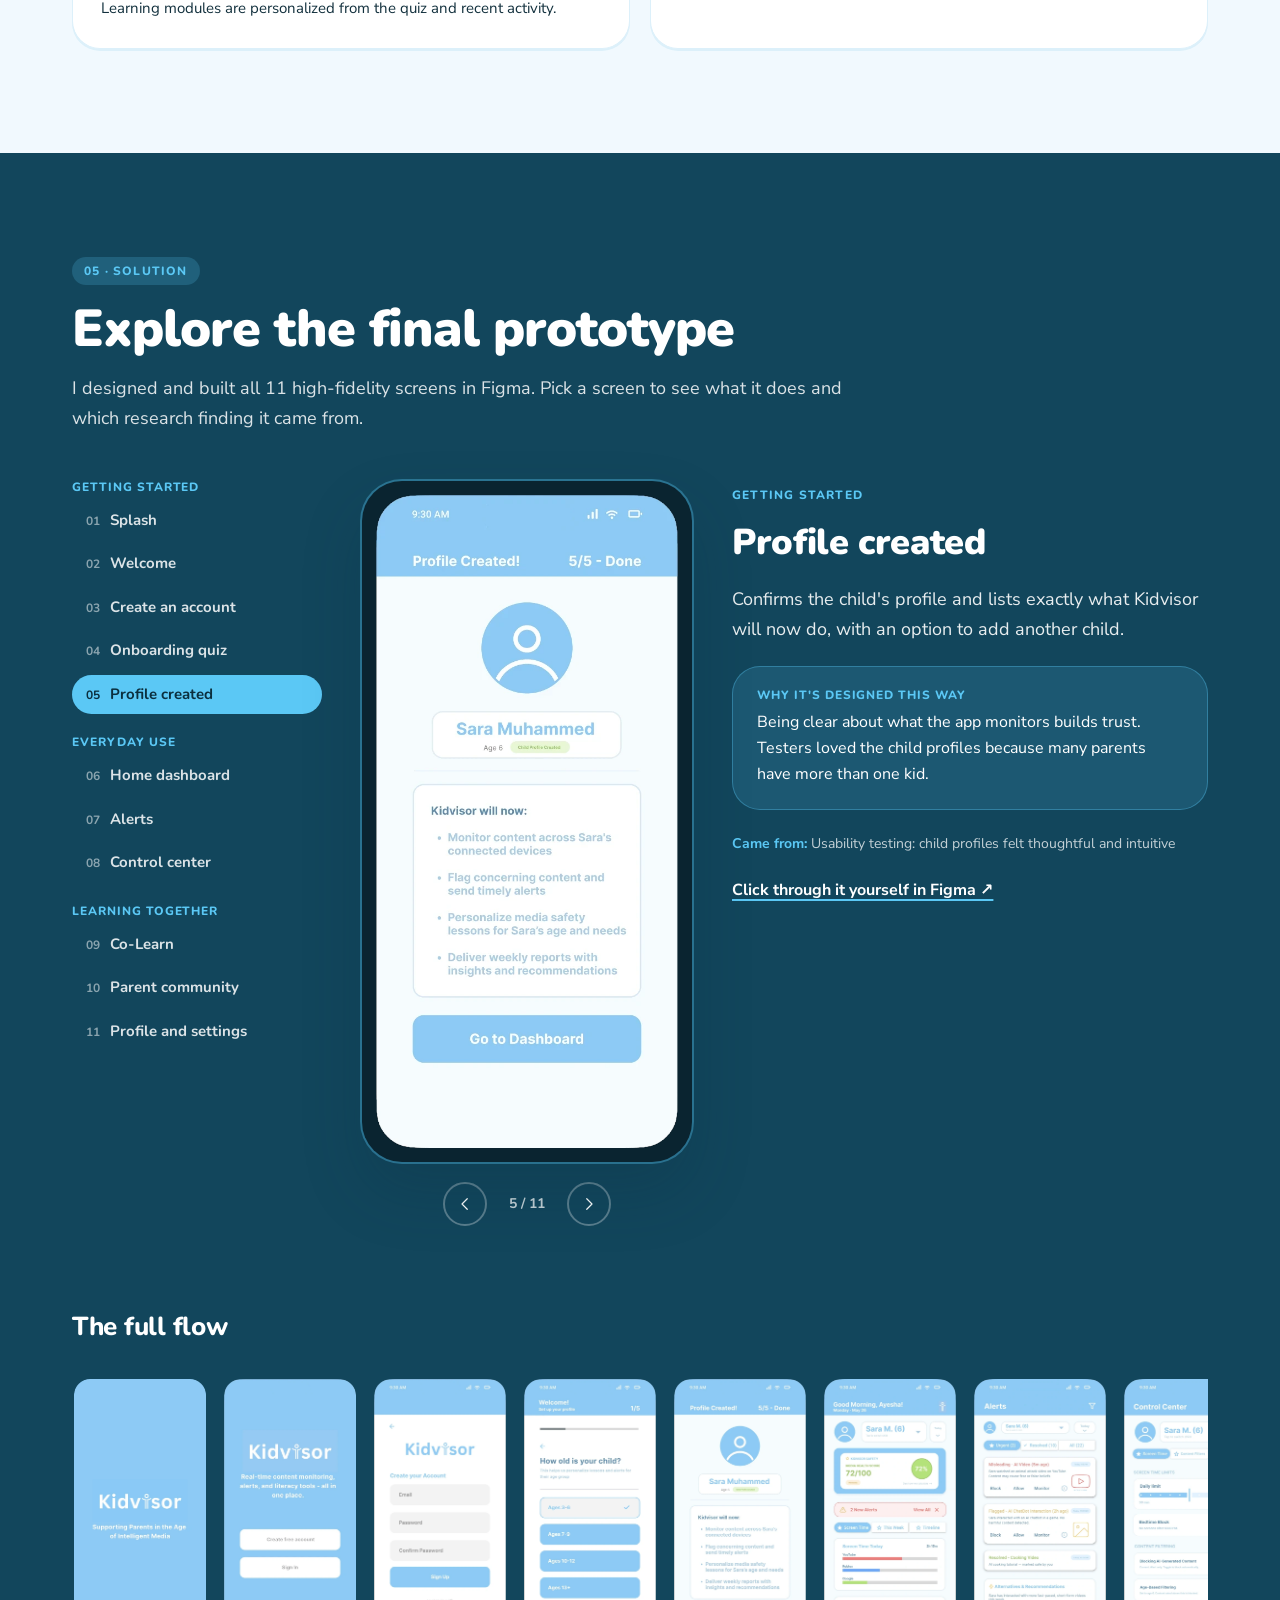
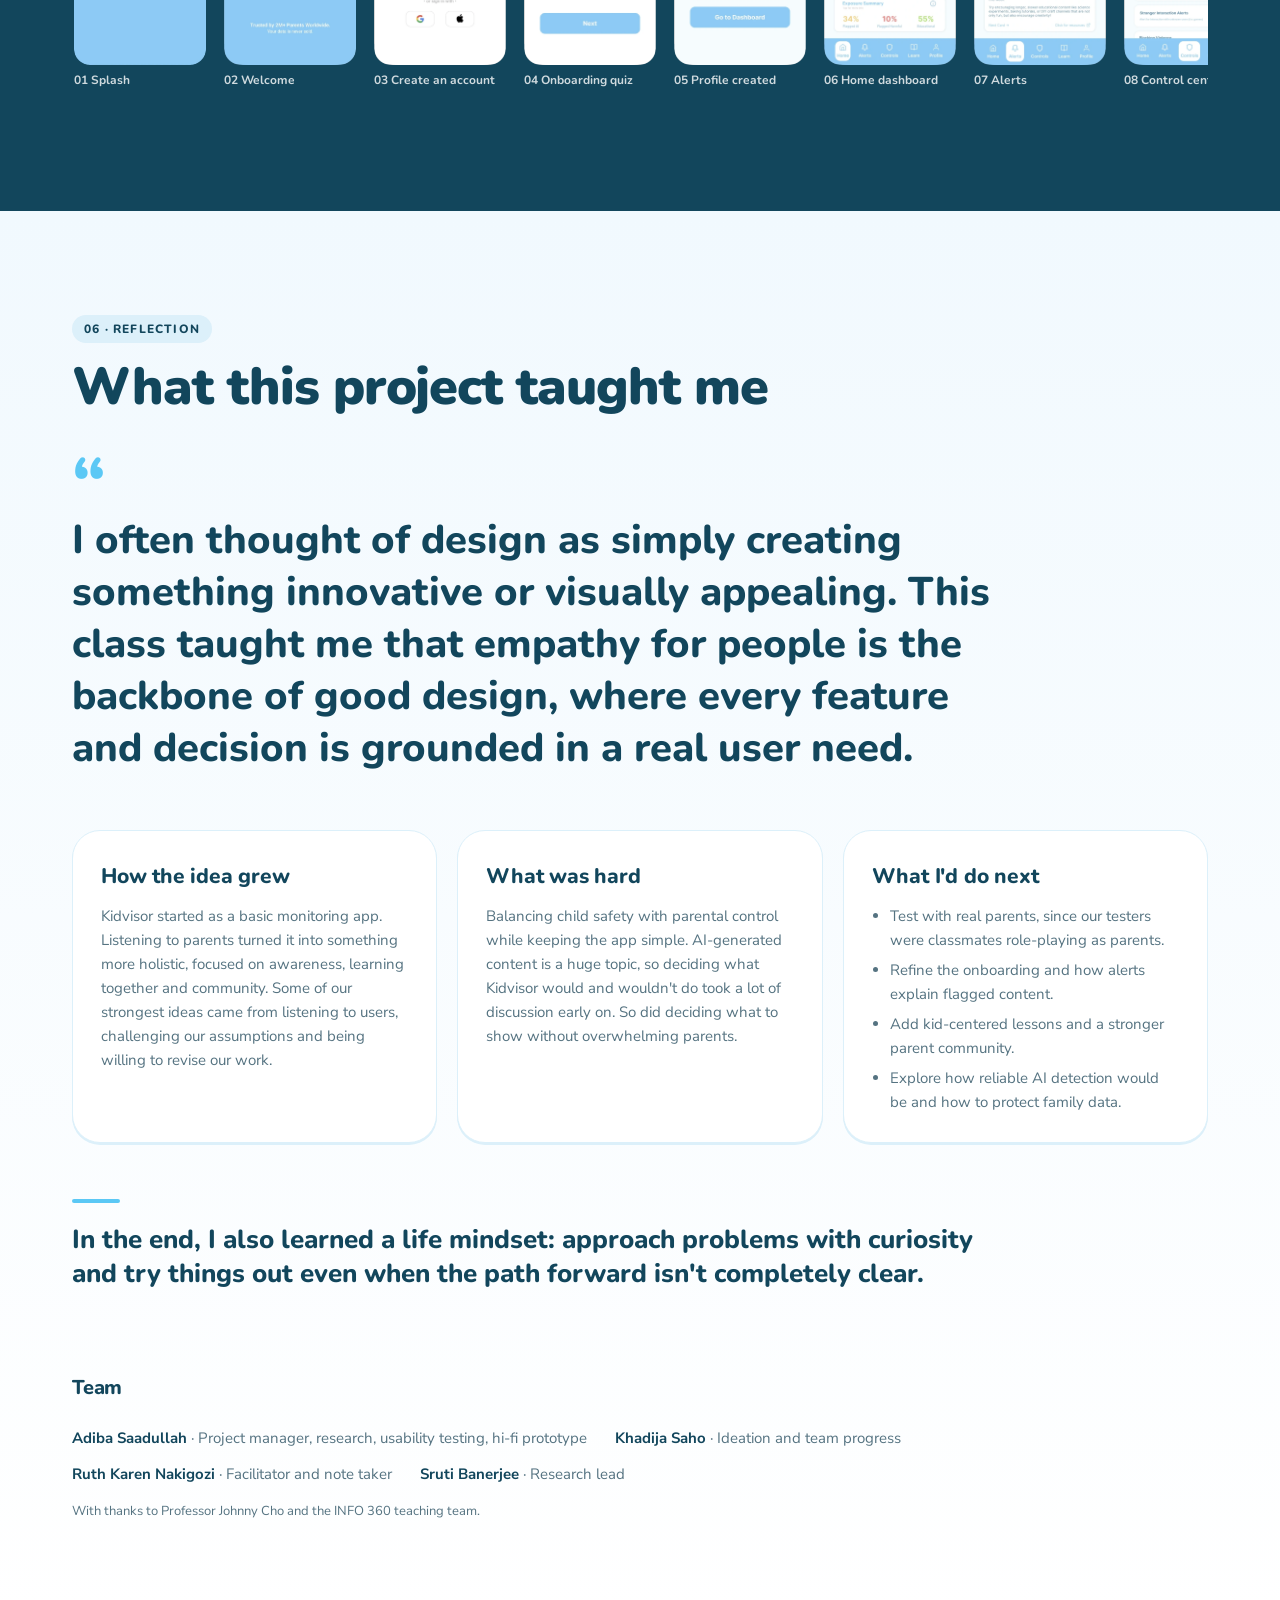
==== commit ac02f4fa: "Add files via upload" ====
--- a/kidvisor/index.html
+++ b/kidvisor/index.html
@@ -74,6 +74,10 @@
         </div>
         <div class="process" aria-label="Human-centered design process">
           <p class="process-intro">An end-to-end project that followed the <b>human-centered design process</b>, from understanding parents to testing a working prototype.</p>
+          <button type="button" class="board-btn" data-zoom="images/figjam-board.webp" data-alt="Our full FigJam board, with every step of the project from team setup and research to testing, the high-fidelity prototype and reflection">
+            <svg viewBox="0 0 24 24" aria-hidden="true"><path d="M14 4h6v6M10 20H4v-6M20 4l-7 7M4 20l7-7" fill="none" stroke="currentColor" stroke-width="2" stroke-linecap="round" stroke-linejoin="round"/></svg>
+            See our full FigJam board
+          </button>
           <ol>
             <li><a href="#research"><b>Empathize</b><span>Interviews, survey, research</span></a></li>
             <li><a href="#problem"><b>Define</b><span>Problem and design question</span></a></li>
--- a/kidvisor/styles.css
+++ b/kidvisor/styles.css
@@ -706,3 +706,9 @@
 .comp > img.comp-logo { align-self: flex-start; }
 .expert-art { width: 200px; height: 200px; }
 p, li { text-wrap: pretty; }
+/* FigJam board button */
+.board-btn { justify-self: start; display: inline-flex; align-items: center; gap: 8px; padding: 10px 16px; border-radius: 999px; border: 1.5px solid var(--sky); background: var(--cloud); color: var(--navy); font: 800 14px/1 var(--font-display); cursor: pointer; transition: background-color .2s var(--ease), color .2s var(--ease); }
+.board-btn svg { width: 16px; height: 16px; }
+.board-btn:hover, .board-btn:focus-visible { background: var(--sky); color: var(--white); }
+.lightbox.wide { overflow: auto; }
+.lightbox.wide img { max-width: min(1800px, 100%); }
